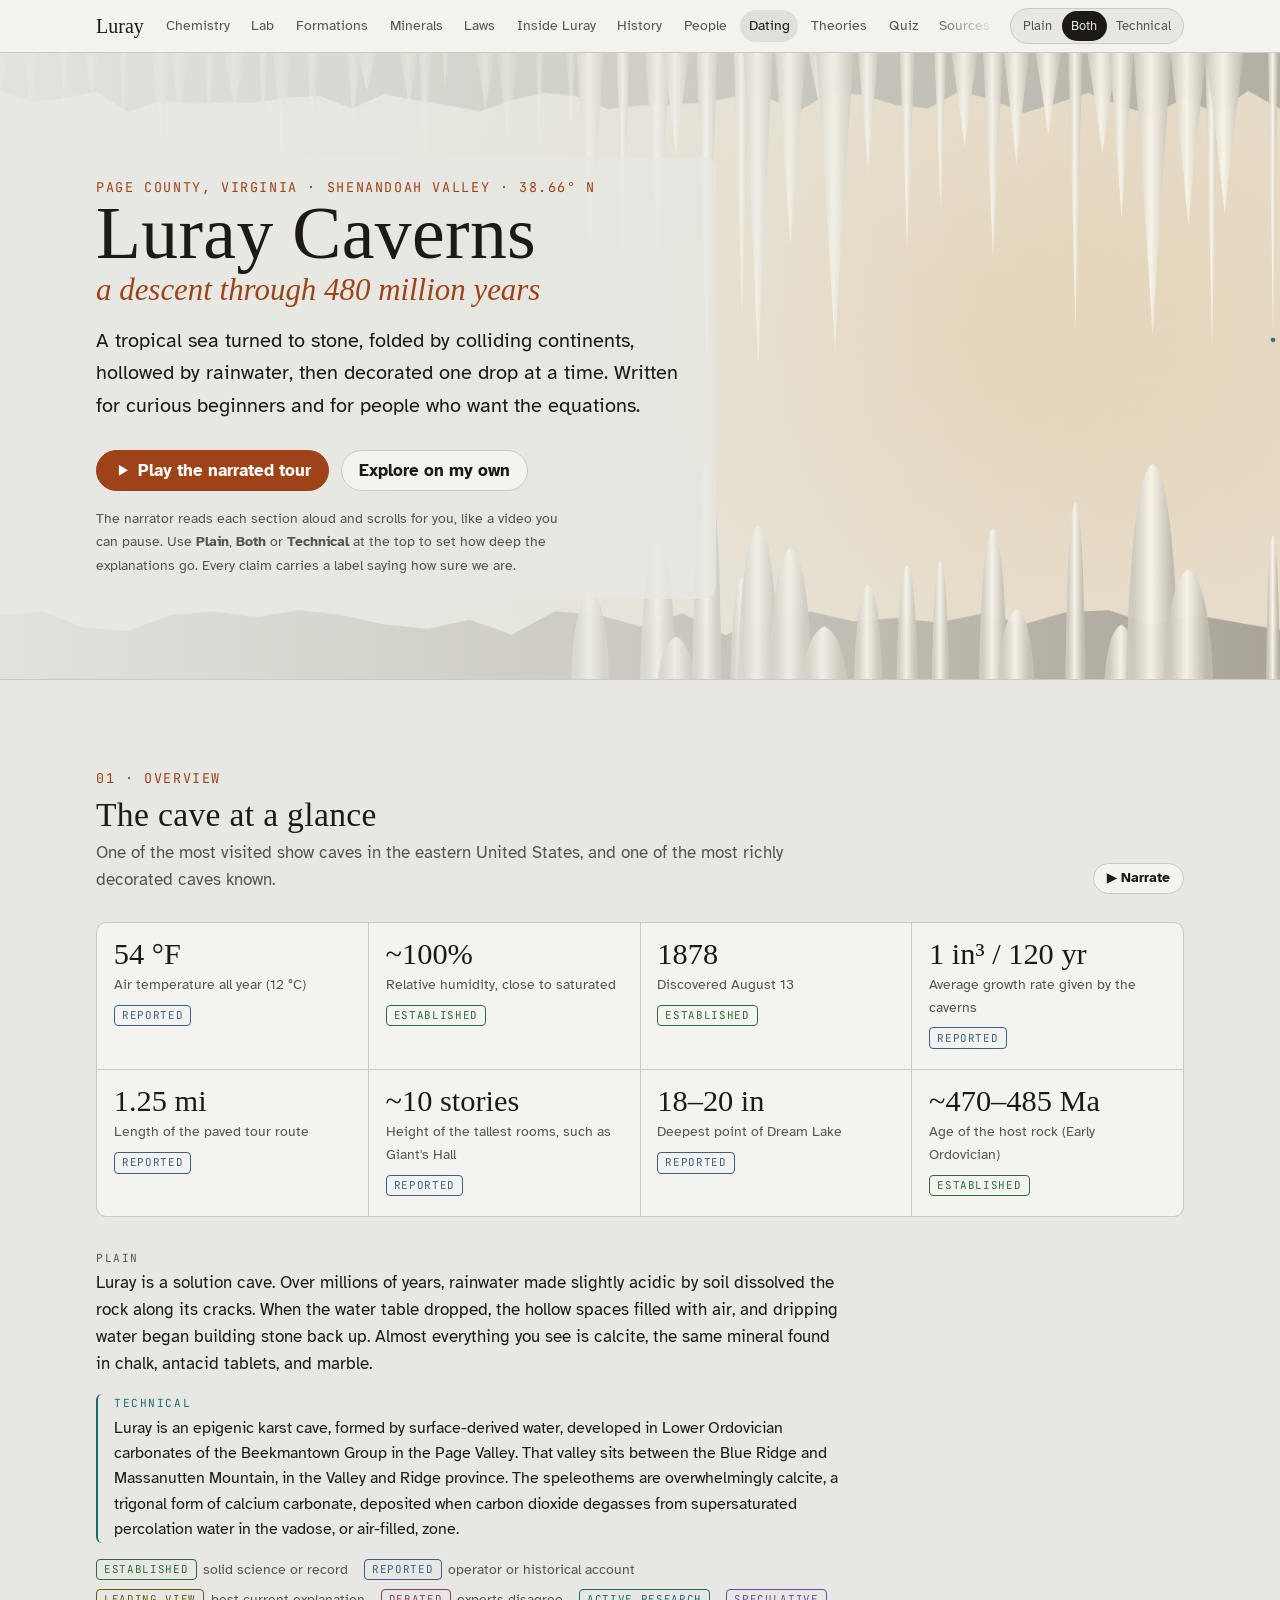
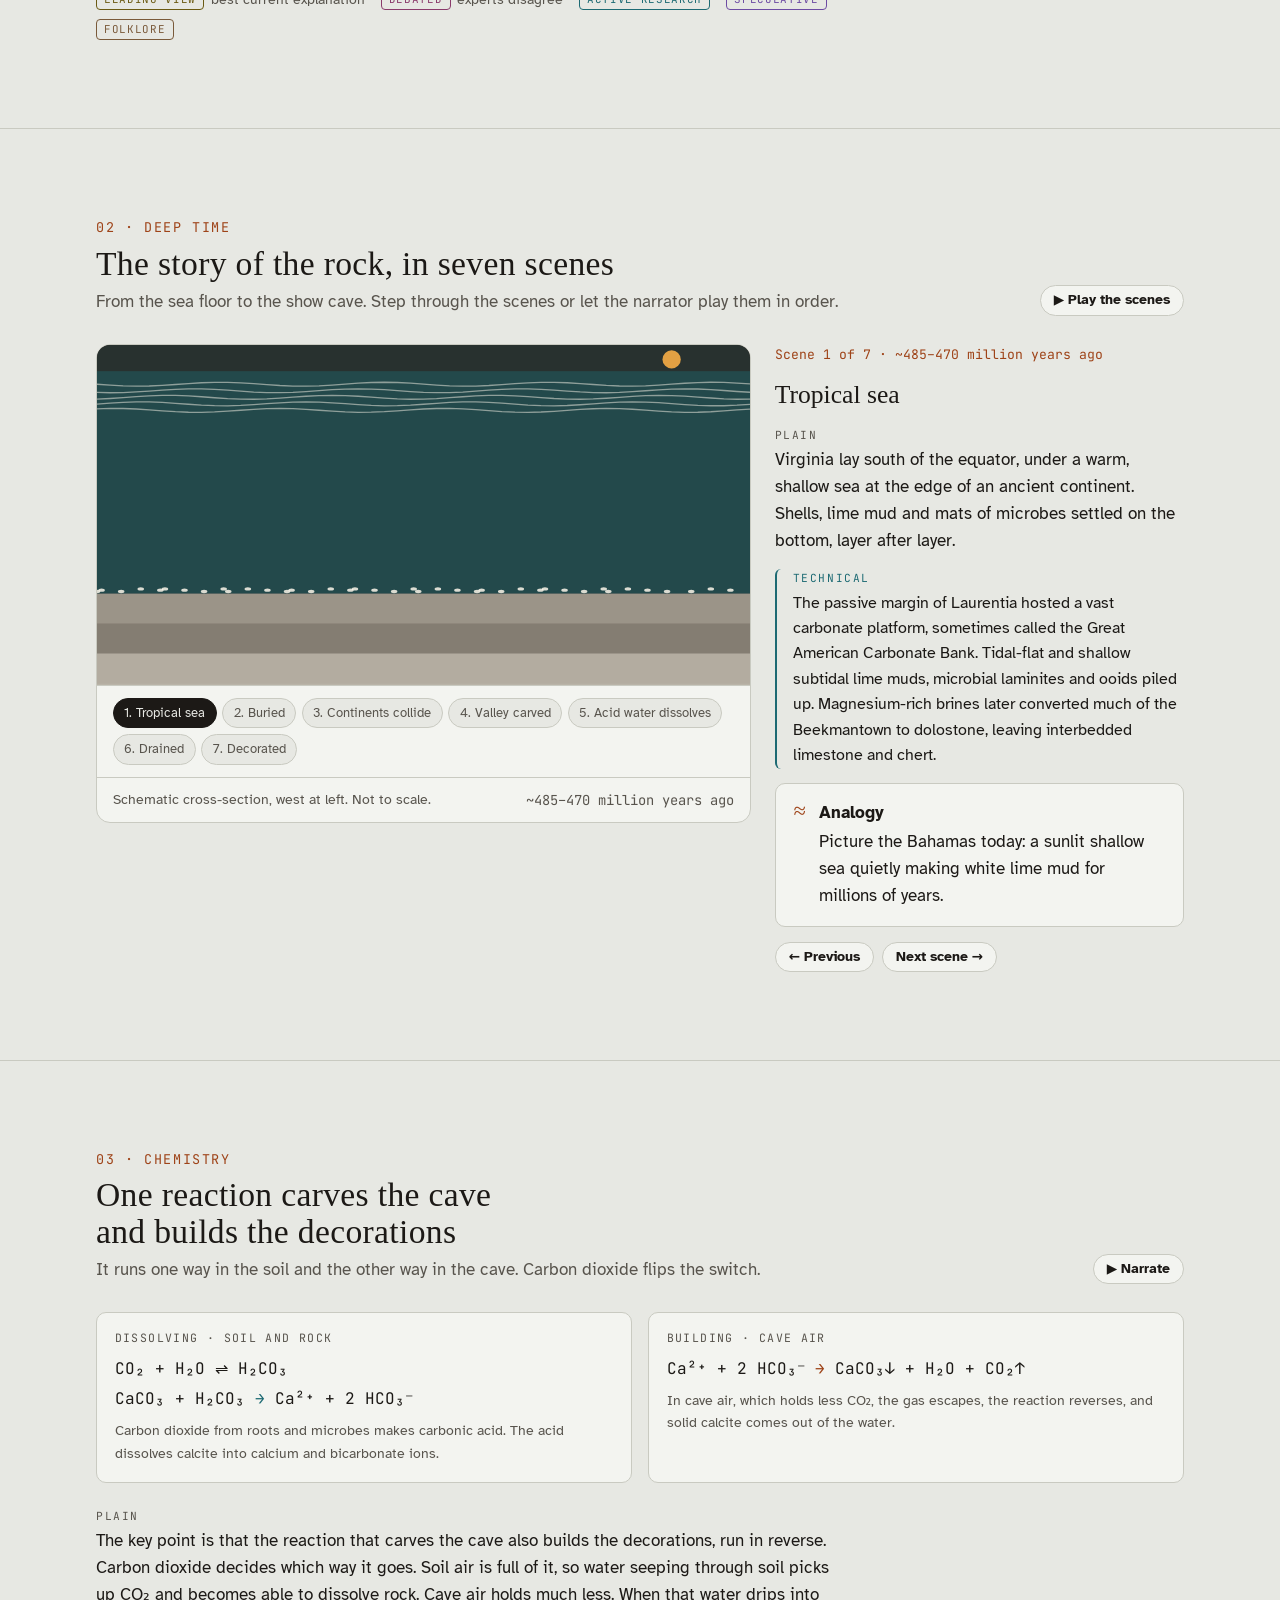
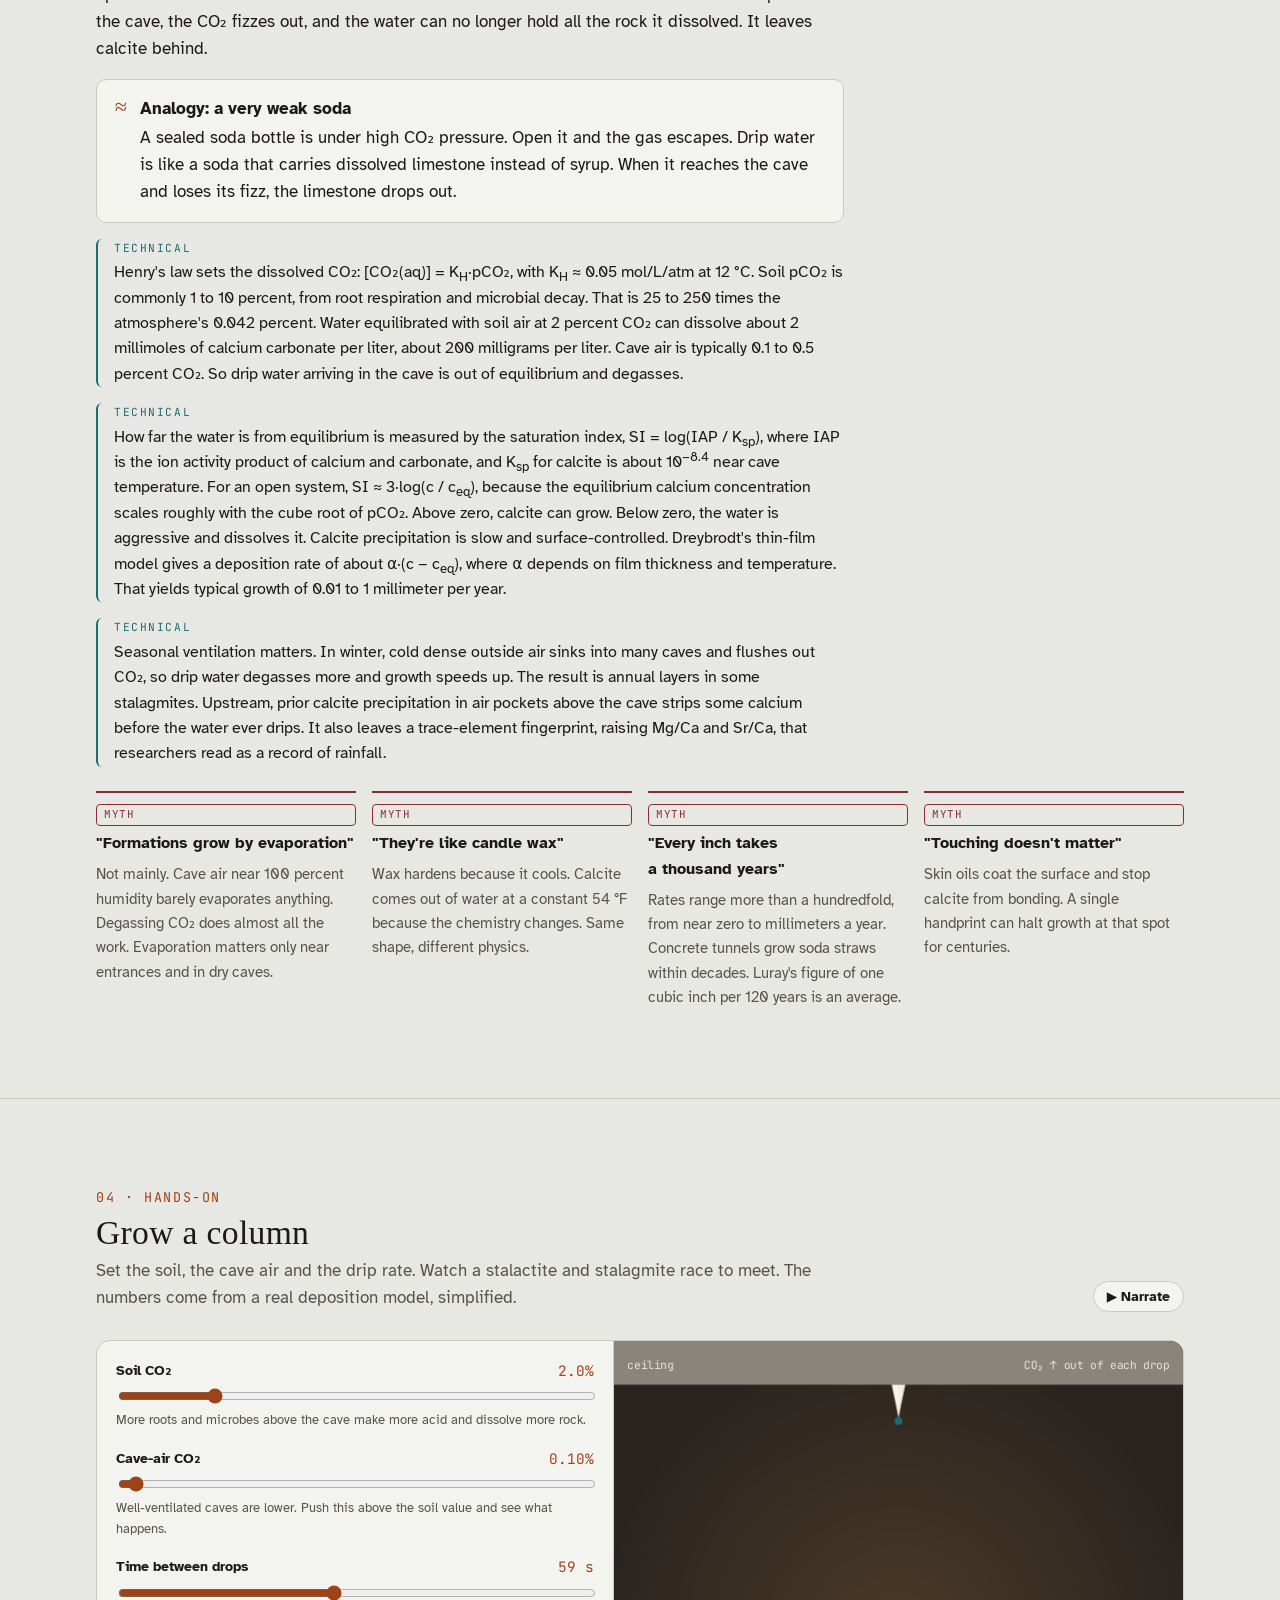
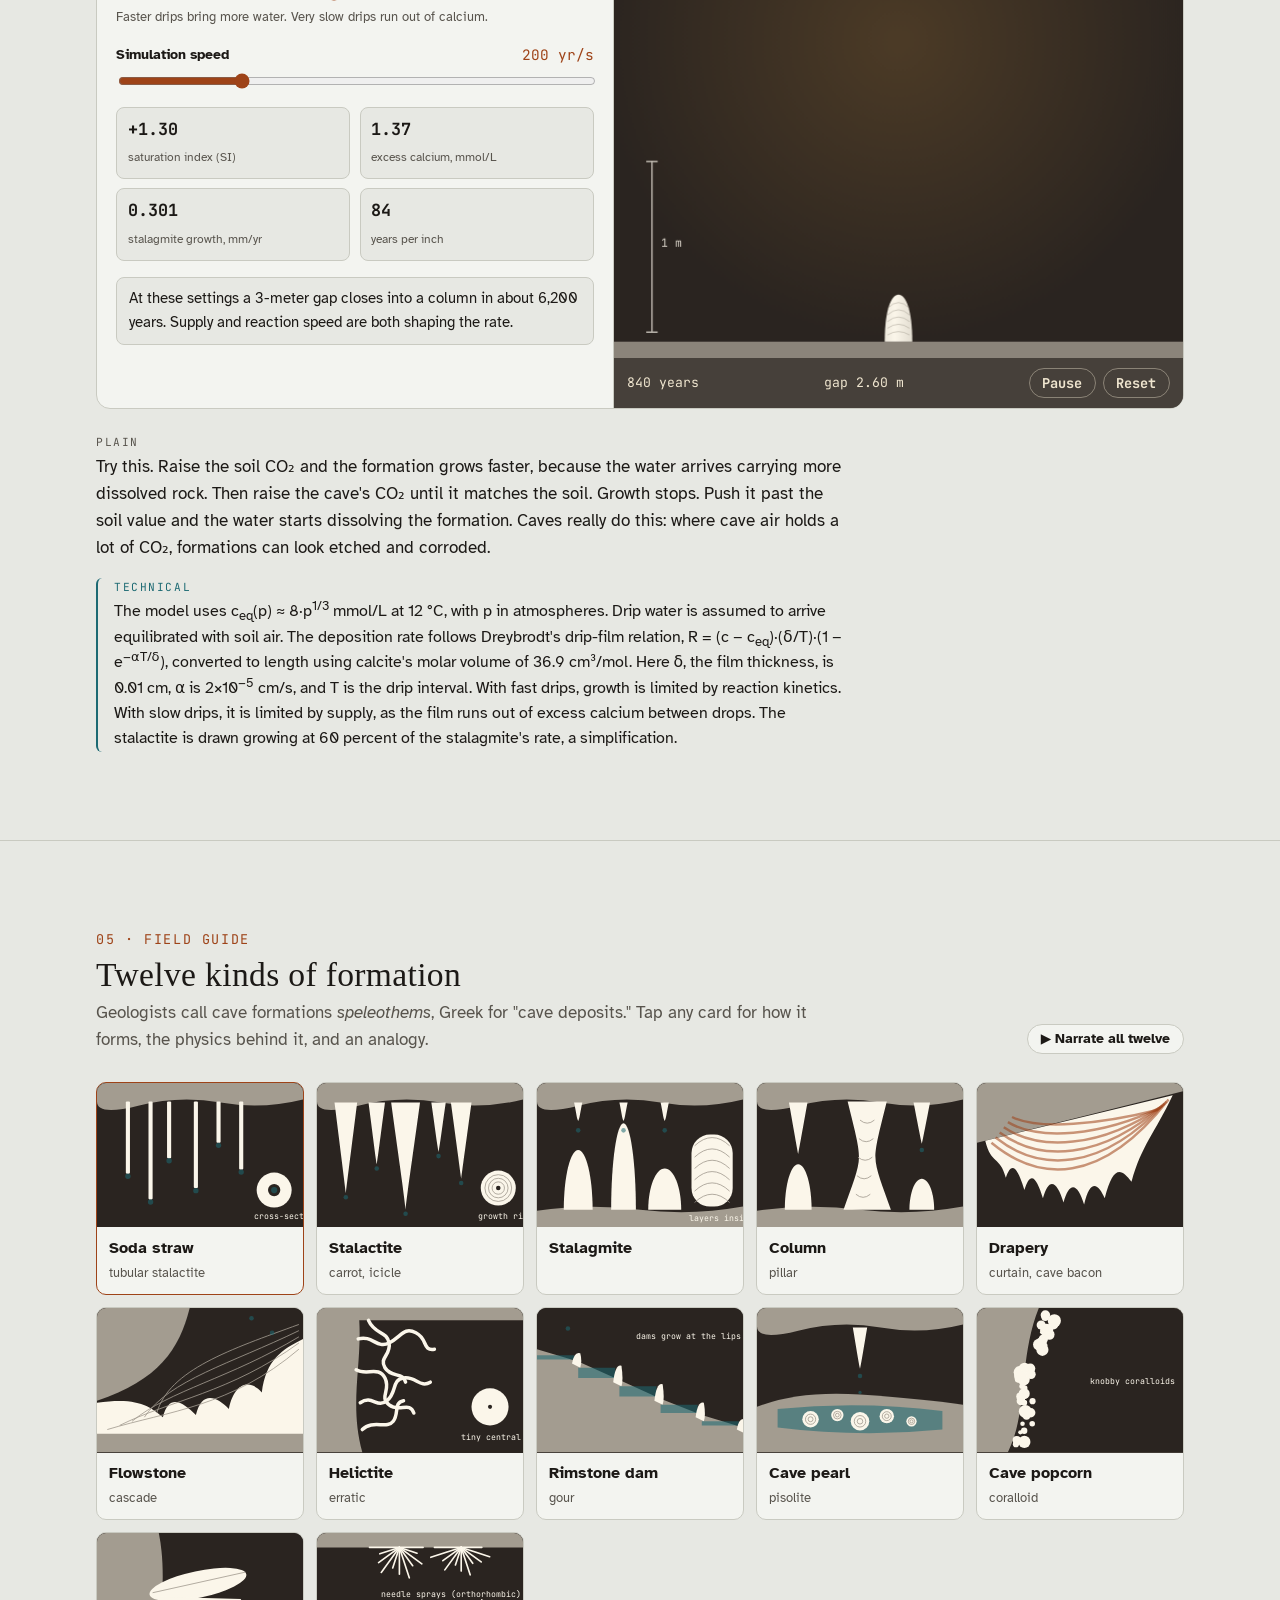
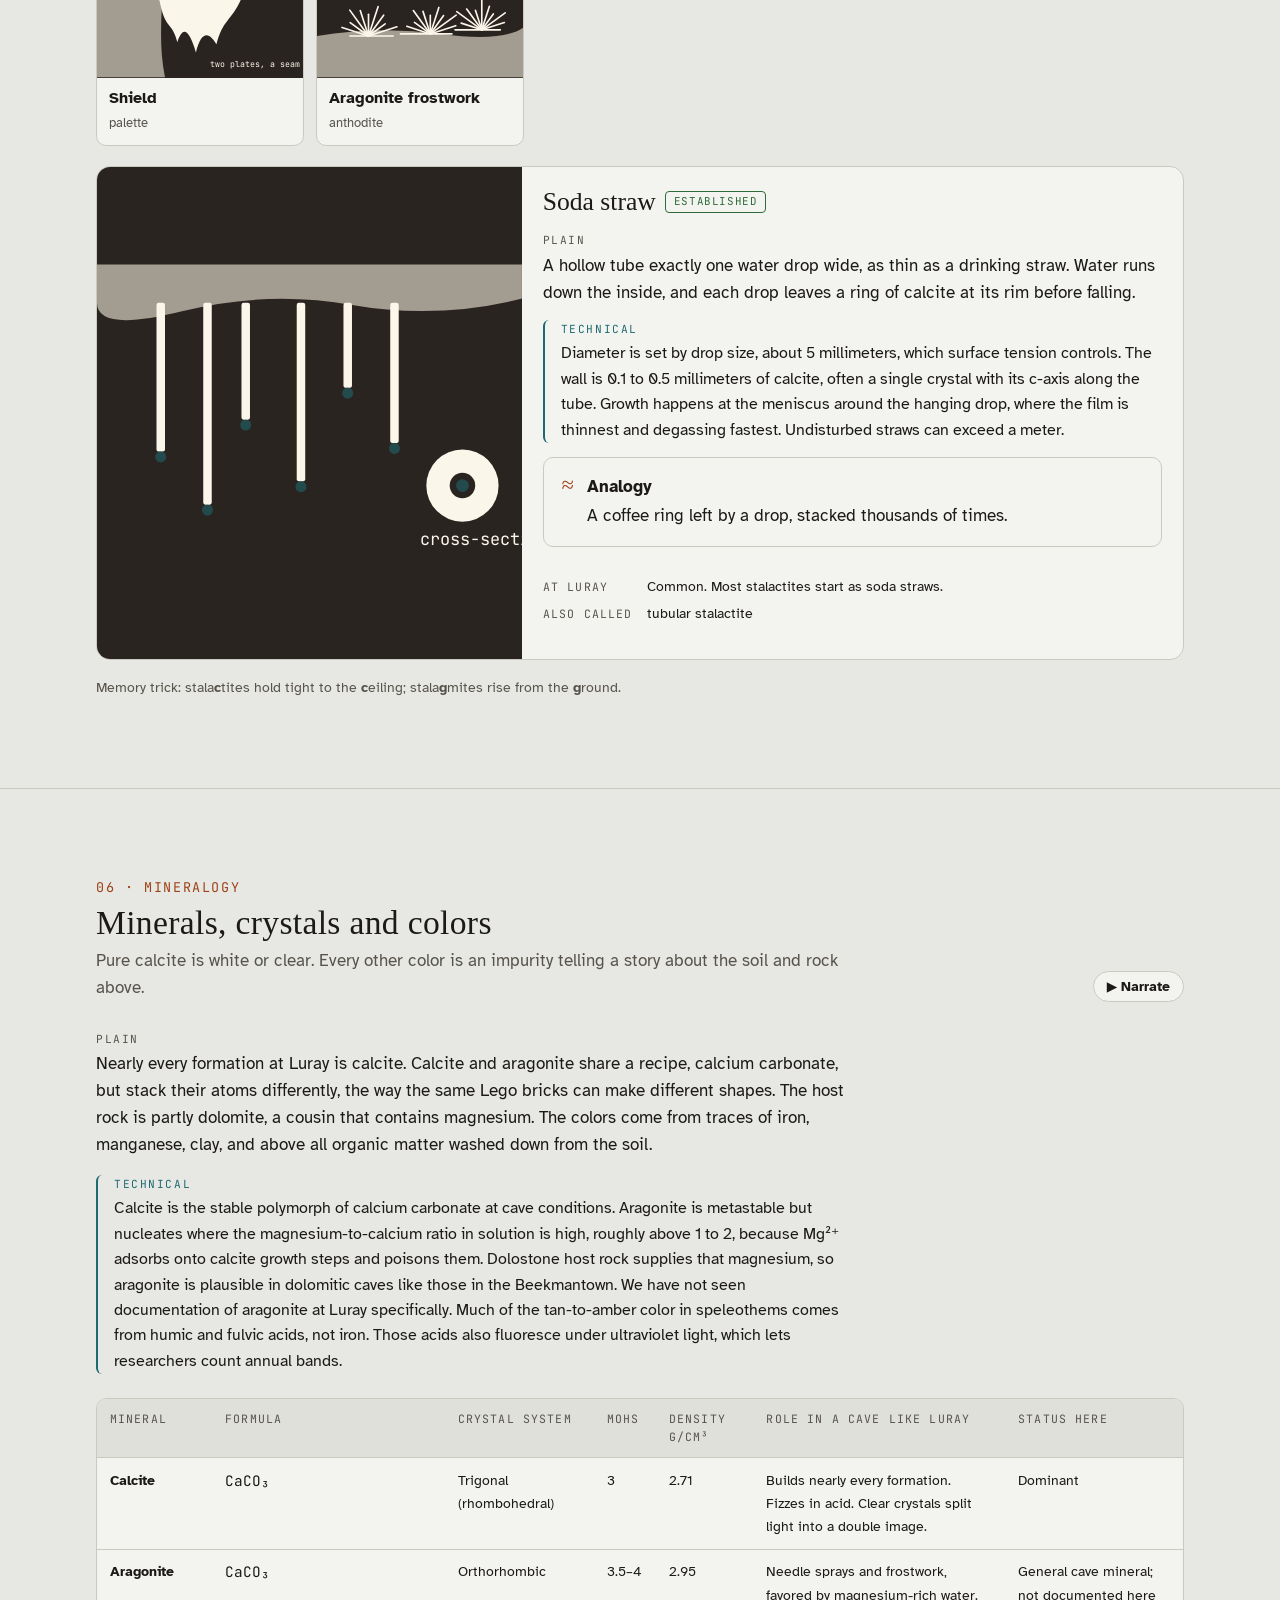
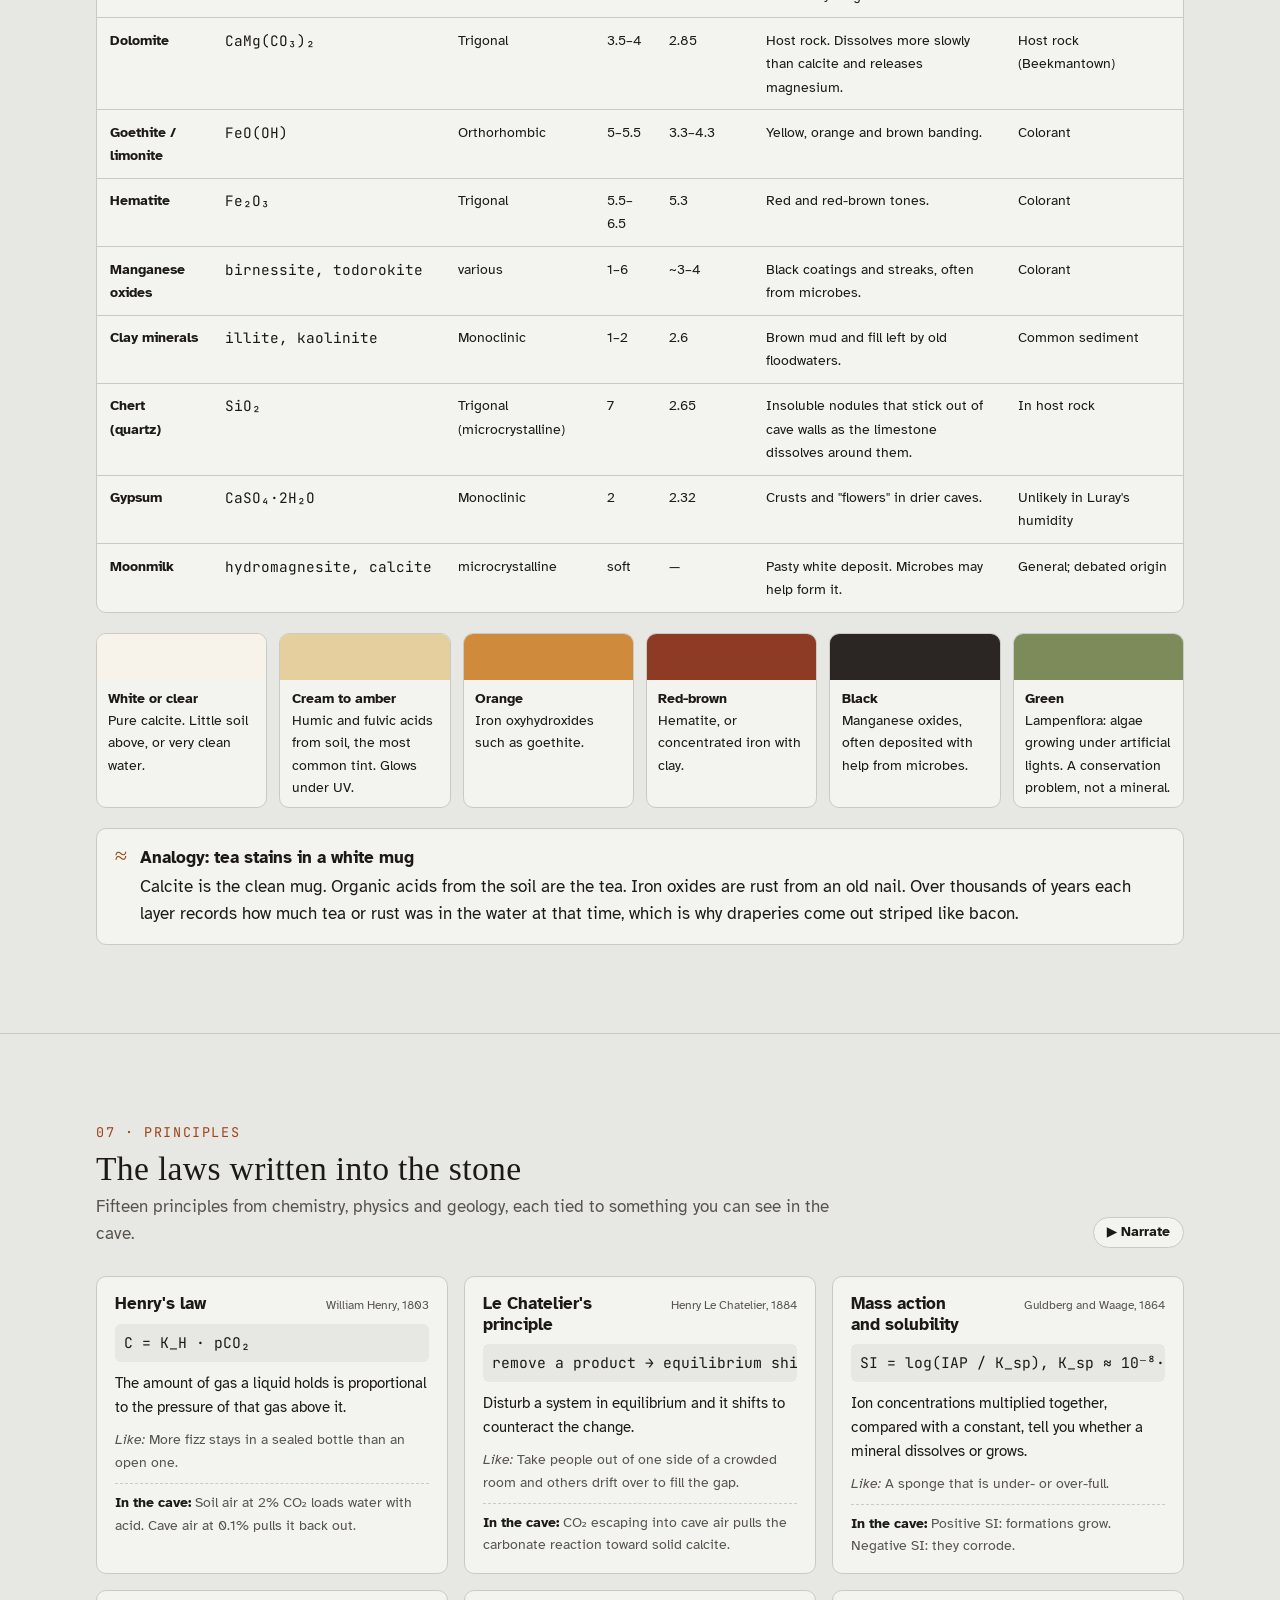
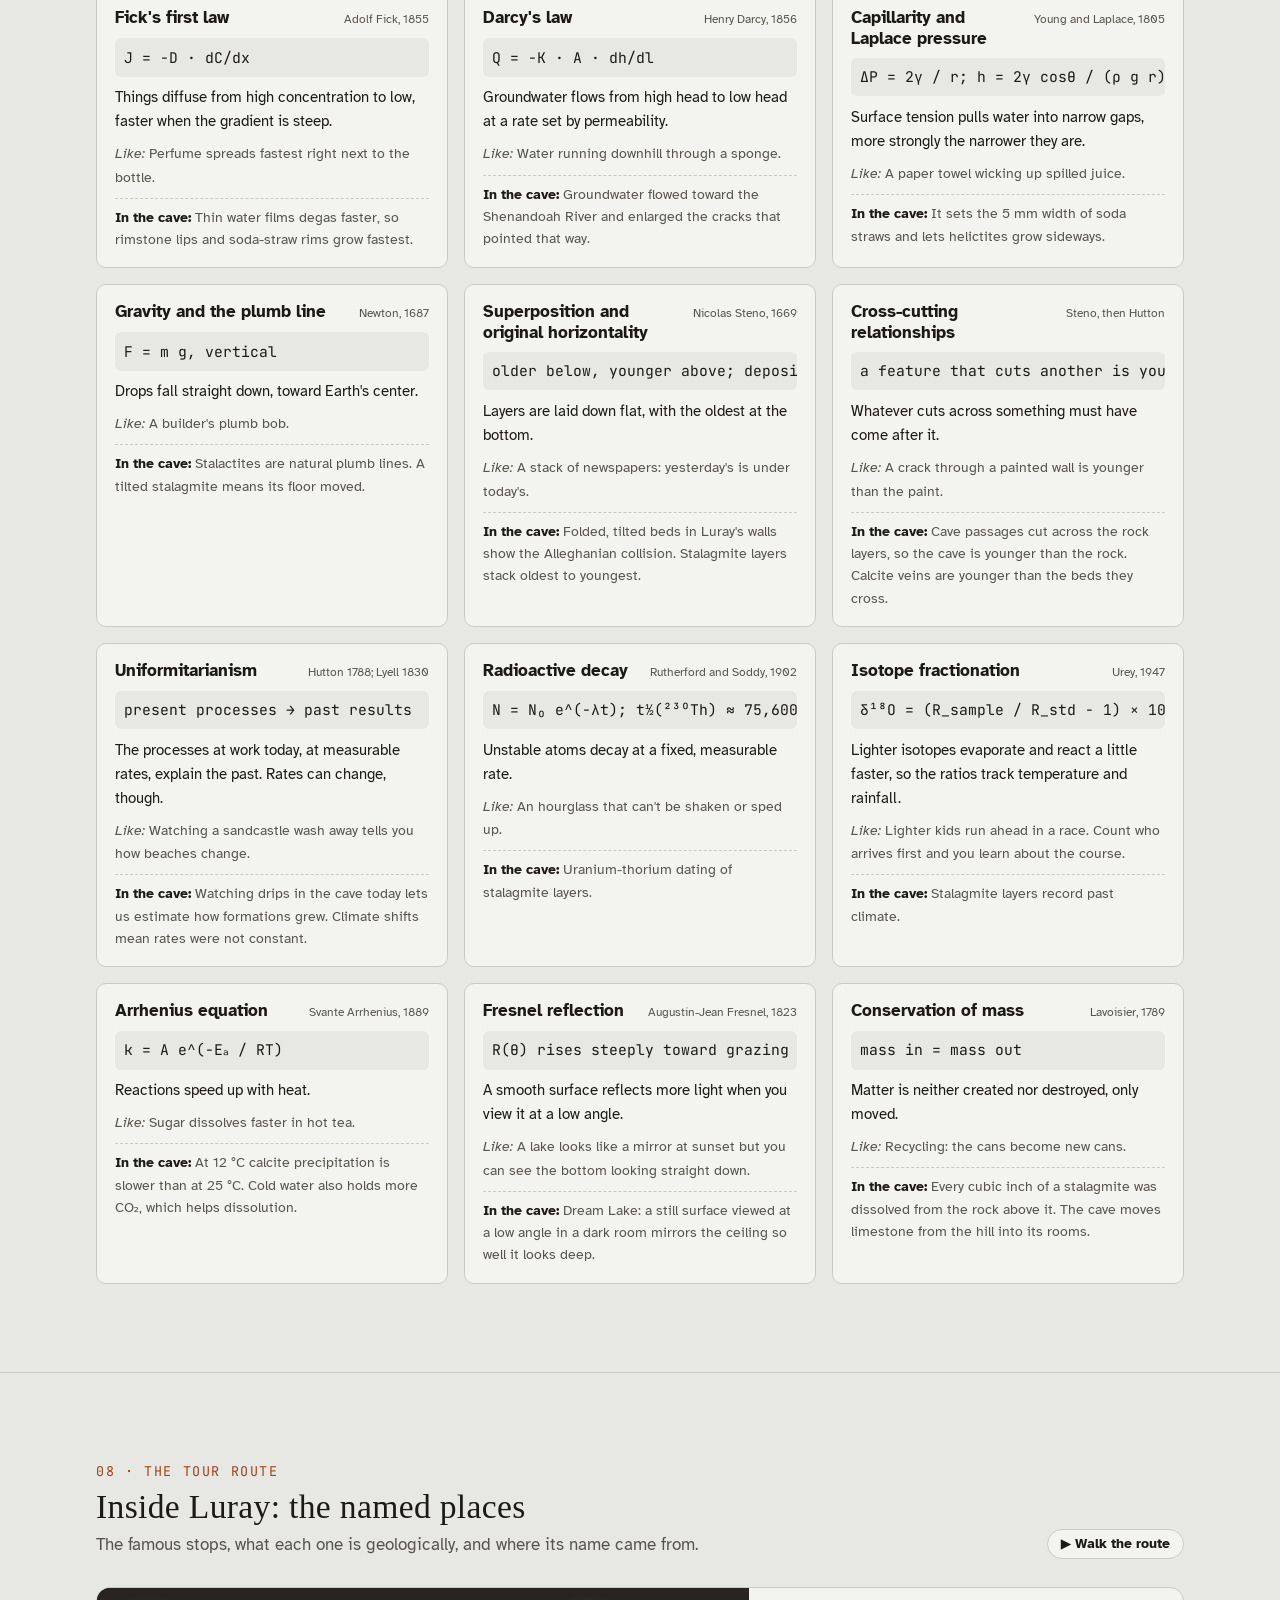
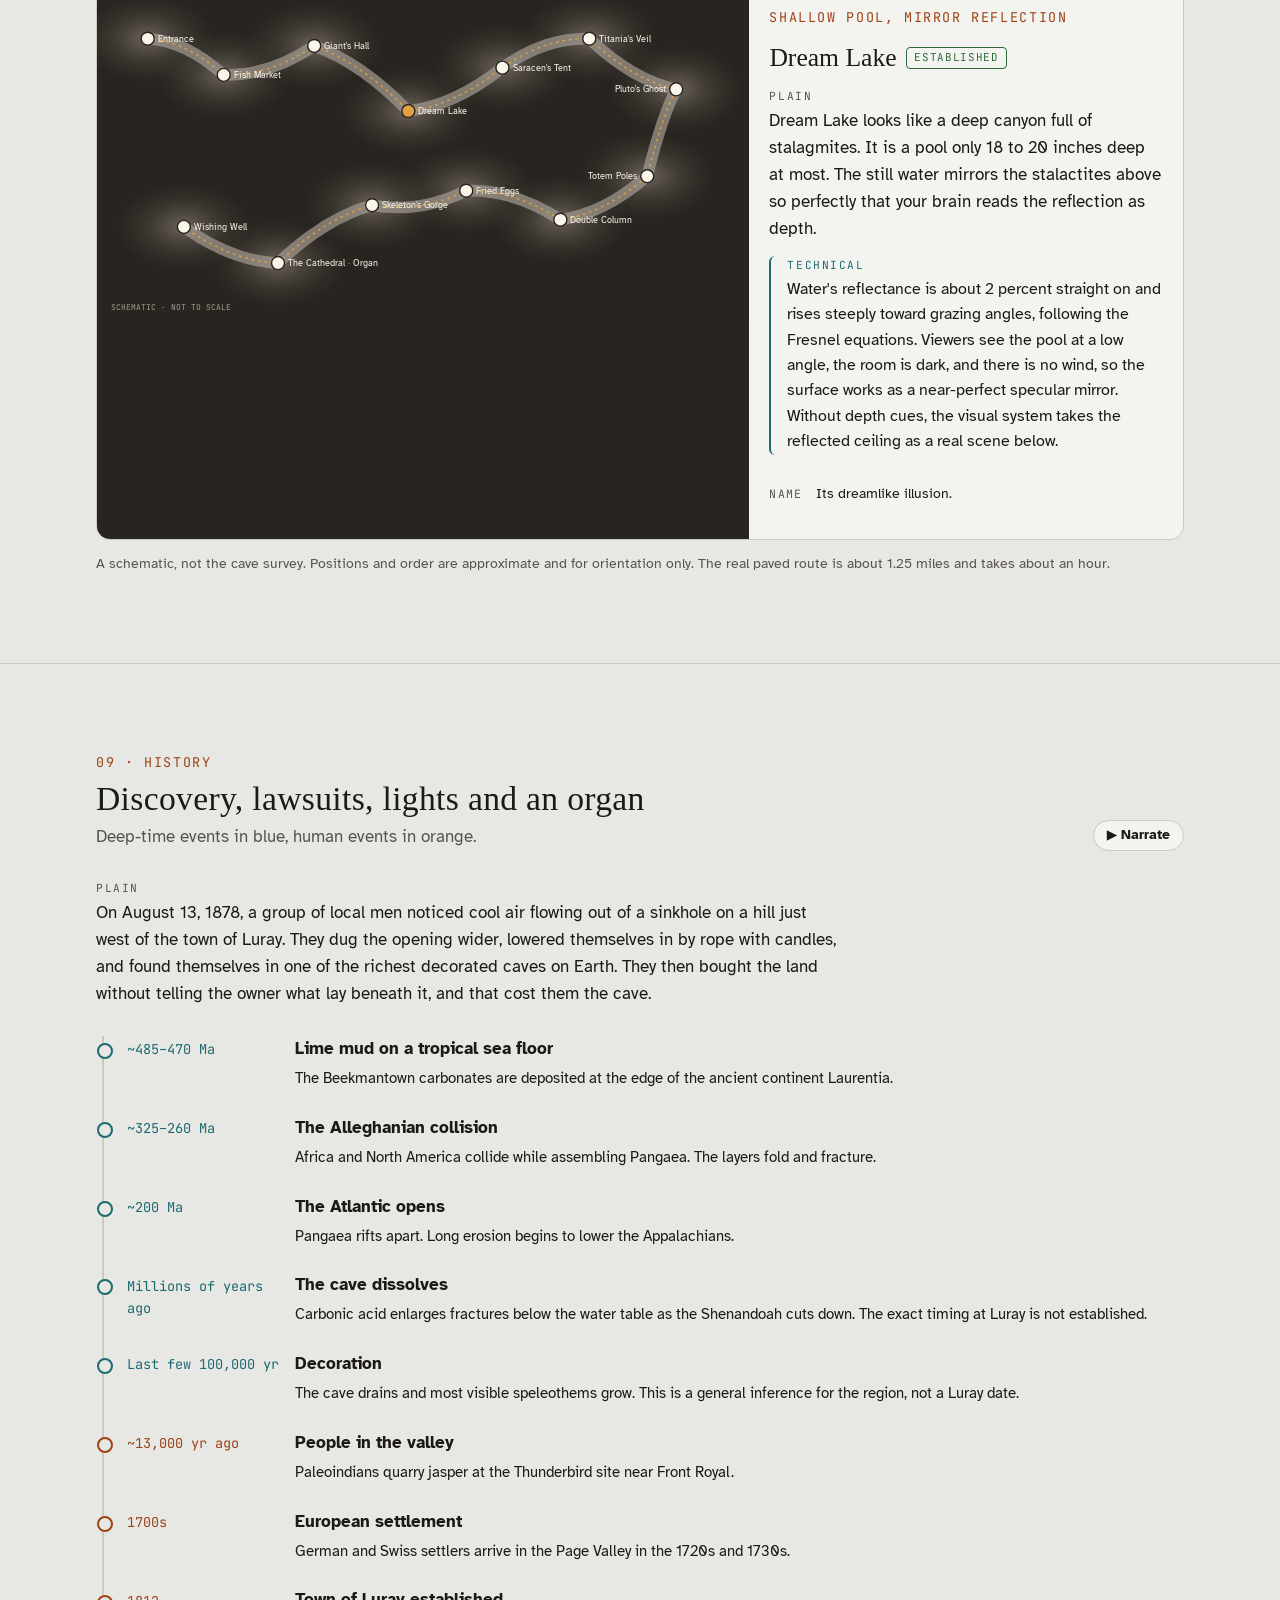
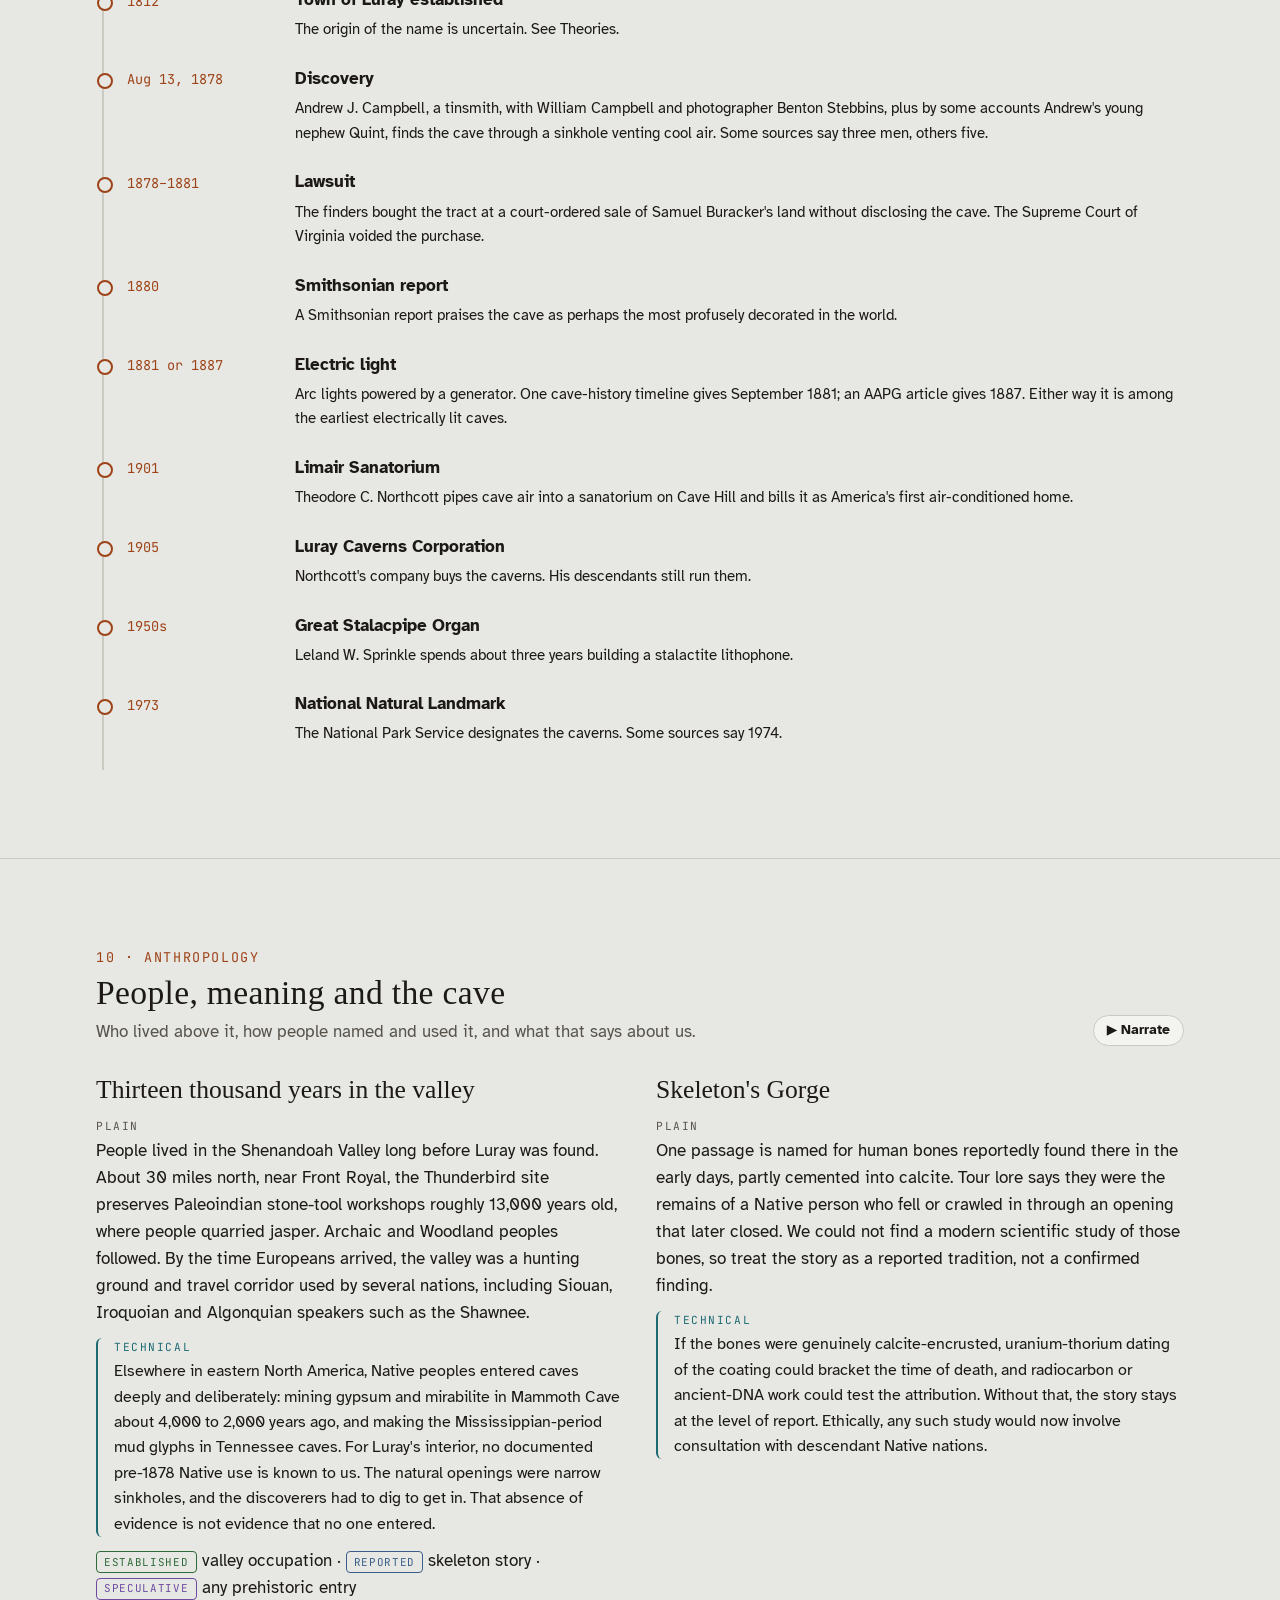
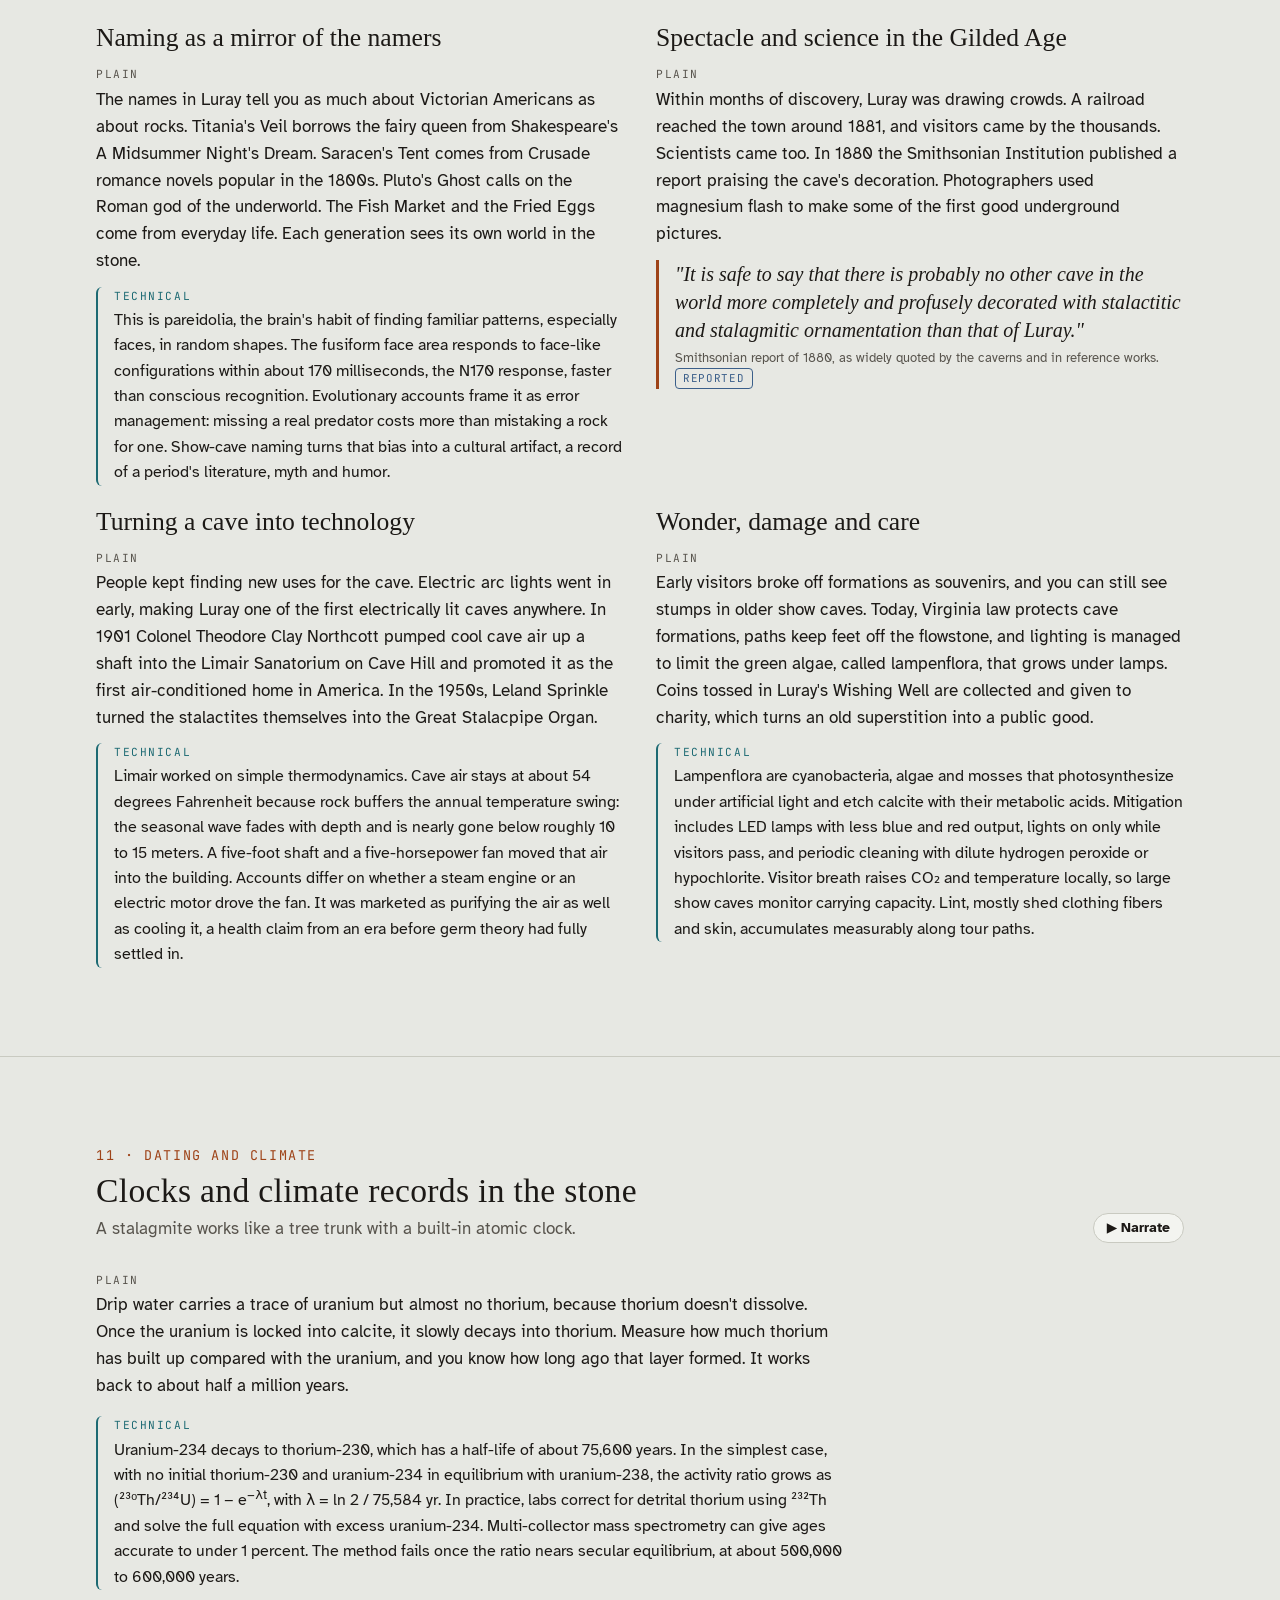
==== luray/index.html @ b96212a6 "Add Luray Caverns Explorer: narrated interactive guide to the cave's geology, chemistry, formations " ====
<!doctype html><html lang="en"><head><meta charset="utf-8"><meta name="viewport" content="width=device-width, initial-scale=1, viewport-fit=cover"><style>:root{padding-top:env(safe-area-inset-top,0px);padding-bottom:env(safe-area-inset-bottom,0px)}img{max-width:100%}[hidden]{display:none!important}</style>
<title>Luray Caverns Explorer</title>
<meta name="claude:viewport-fit-sides" content="cover">
<meta name="description" content="An interactive, narrated explorer of Luray Caverns: geology, chemistry, formations, minerals, history, anthropology and open questions.">
<link rel="preconnect" href="https://fonts.googleapis.com">
<link rel="preconnect" href="https://fonts.gstatic.com" crossorigin>
<link rel="stylesheet" href="https://fonts.googleapis.com/css2?family=IM+Fell+English+SC&family=IM+Fell+English:ital@0;1&family=Atkinson+Hyperlegible:ital,wght@0,400;0,700;1,400&family=JetBrains+Mono:wght@400;600&display=swap">
<style>
/* Layout: a descent. One reading column with wide "plates" (illustrations, labs) that break out of it; a sticky survey bar on top, a narrator dock at the bottom. */
:root{
  --bg:#e7e8e3; --surface:#f3f4f0; --surface-2:#dfe0da; --ink:#1c1916; --muted:#58544d; --line:#c9cac1;
  --accent:#9e4318; --accent-ink:#ffffff; --water:#1d6a73; --calcite:#fbf6ea; --rock:#a39c90; --rock-2:#7a7368; --air:#2a2420; --glow:#e2a043;
  --b-est:#2f6b3a; --b-rep:#3b5f8a; --b-lead:#6b5a12; --b-deb:#8a3b6b; --b-spec:#6d4ba3; --b-folk:#7a5a3a; --b-no:#8a2f2f; --b-res:#1d6a73;
  --f-display:"IM Fell English SC","IM Fell English",Georgia,"Times New Roman",serif;
  --f-accent:"IM Fell English",Georgia,serif;
  --f-body:"Atkinson Hyperlegible",system-ui,-apple-system,"Segoe UI",Roboto,sans-serif;
  --f-mono:"JetBrains Mono",ui-monospace,SFMono-Regular,Menlo,Consolas,monospace;
  --step--1:.84rem; --step0:1.04rem; --step1:1.25rem; --step2:1.6rem; --step3:2.1rem; --step4:clamp(2.6rem,7vw,4.6rem);
  --r:10px; --col:68ch; --wide:1120px;
}
@media (prefers-color-scheme: dark){:root:not([data-theme="light"]){
  --bg:#121011; --surface:#1c1918; --surface-2:#252120; --ink:#ede6d9; --muted:#a8a092; --line:#36302c;
  --accent:#e58a4c; --accent-ink:#1a120d; --water:#62b9bf; --calcite:#efe5cf; --rock:#4d453e; --rock-2:#2e2824; --air:#0b0a09; --glow:#f3b866;
  --b-est:#7cc48a; --b-rep:#8db3e2; --b-lead:#d9c463; --b-deb:#e08cc0; --b-spec:#b79cf0; --b-folk:#d1a87c; --b-no:#ef8a8a; --b-res:#62b9bf;
  color-scheme:dark}}
:root[data-theme="dark"]{
  --bg:#121011; --surface:#1c1918; --surface-2:#252120; --ink:#ede6d9; --muted:#a8a092; --line:#36302c;
  --accent:#e58a4c; --accent-ink:#1a120d; --water:#62b9bf; --calcite:#efe5cf; --rock:#4d453e; --rock-2:#2e2824; --air:#0b0a09; --glow:#f3b866;
  --b-est:#7cc48a; --b-rep:#8db3e2; --b-lead:#d9c463; --b-deb:#e08cc0; --b-spec:#b79cf0; --b-folk:#d1a87c; --b-no:#ef8a8a; --b-res:#62b9bf;
  color-scheme:dark}
*{box-sizing:border-box}
html{scroll-behavior:smooth;scroll-padding-top:calc(76px + env(safe-area-inset-top,0px))}
@media (prefers-reduced-motion: reduce){html{scroll-behavior:auto}*{animation:none!important;transition:none!important}}
body{background:var(--bg);color:var(--ink);font-family:var(--f-body);font-size:var(--step0);line-height:1.62;margin:0;padding-bottom:120px}
body::before{content:"";position:fixed;inset:0 0 auto;height:env(safe-area-inset-top,0px);z-index:60;background:var(--surface)}
a{color:var(--accent);text-underline-offset:3px}
:focus-visible{outline:3px solid var(--glow);outline-offset:2px;border-radius:4px}
h1,h2,h3,h4{text-wrap:balance;margin:0;font-weight:400}
h2{font-family:var(--f-display);font-size:var(--step3);line-height:1.1;letter-spacing:.01em}
h3{font-family:var(--f-body);font-weight:700;font-size:var(--step1);line-height:1.25}
h4{font-family:var(--f-body);font-weight:700;font-size:var(--step0)}
p{margin:0}
sub,sup{line-height:0}
.wrap{max-width:var(--wide);margin-inline:auto;padding-left:max(16px,env(safe-area-inset-left,0px));padding-right:max(16px,env(safe-area-inset-right,0px))}
.col{max-width:var(--col)}
.stack{display:flex;flex-direction:column;gap:1rem}
.eyebrow{font-family:var(--f-mono);font-size:var(--step--1);letter-spacing:.12em;text-transform:uppercase;color:var(--accent)}
.muted{color:var(--muted)}
.mono{font-family:var(--f-mono)}

/* ---------- top survey bar ---------- */
.bar{position:sticky;top:env(safe-area-inset-top,0px);z-index:50;background:color-mix(in srgb,var(--surface) 92%,transparent);backdrop-filter:blur(8px);border-bottom:1px solid var(--line)}
.bar .wrap{display:flex;align-items:center;gap:.75rem;padding-block:.5rem}
.brand{font-family:var(--f-display);font-size:1.25rem;white-space:nowrap;color:var(--ink);text-decoration:none}
.nav{display:flex;gap:.25rem;overflow-x:auto;scrollbar-width:none;flex:1;min-width:0;mask-image:linear-gradient(90deg,#000 92%,transparent)}
.nav::-webkit-scrollbar{display:none}
.nav a{font-size:.86rem;white-space:nowrap;color:var(--muted);text-decoration:none;padding:.3rem .55rem;border-radius:999px}
.nav a:hover,.nav a.on{color:var(--ink);background:var(--surface-2)}
.seg{display:inline-flex;border:1px solid var(--line);border-radius:999px;padding:2px;background:var(--bg);flex:none}
.seg button{font:inherit;font-size:.8rem;border:0;background:none;color:var(--muted);padding:.3rem .6rem;border-radius:999px;cursor:pointer}
.seg button[aria-pressed="true"]{background:var(--ink);color:var(--bg)}
.btn{font:inherit;font-weight:700;display:inline-flex;align-items:center;gap:.5rem;border-radius:999px;border:1px solid var(--line);background:var(--surface);color:var(--ink);padding:.6rem 1.05rem;cursor:pointer;text-decoration:none;line-height:1.2}
.btn:hover{border-color:var(--ink)}
.btn.primary{background:var(--accent);border-color:var(--accent);color:var(--accent-ink)}
.btn.small{font-size:.85rem;padding:.38rem .8rem}
.btn svg{width:1em;height:1em;fill:currentColor}
@media (max-width:720px){.bar .brand{display:none}.seg button{padding:.3rem .45rem}}

/* ---------- hero ---------- */
.hero{position:relative;overflow:hidden;border-bottom:1px solid var(--line)}
.hero canvas{position:absolute;inset:0;width:100%;height:100%;display:block}
.hero .wrap{position:relative;padding-block:clamp(3rem,9vw,6.5rem) clamp(2.5rem,7vw,5rem)}
.hero h1{font-family:var(--f-display);font-size:var(--step4);line-height:.95;letter-spacing:.005em}
.hero h1 em{font-family:var(--f-accent);font-style:italic;display:block;font-size:.42em;letter-spacing:0;color:var(--accent);margin-top:.4rem}
.hero .lede{font-size:var(--step1);max-width:46ch;margin-top:1.25rem}
.hero .actions{display:flex;flex-wrap:wrap;gap:.75rem;margin-top:1.75rem}
.hero .hint{margin-top:1rem;font-size:.9rem;color:var(--muted);max-width:52ch}
.hero-copy{max-width:640px;padding:1.25rem 1.25rem 1.4rem;margin-left:-1.25rem;border-radius:14px;background:color-mix(in srgb,var(--bg) 78%,transparent)}

/* ---------- sections ---------- */
.sec{padding-block:clamp(3rem,7vw,5.5rem);border-bottom:1px solid var(--line)}
.sec-head{display:flex;flex-wrap:wrap;align-items:flex-end;justify-content:space-between;gap:1rem;margin-bottom:1.75rem}
.sec-head .t{display:flex;flex-direction:column;gap:.4rem;max-width:var(--col)}
.sec-head .sub{color:var(--muted);font-size:var(--step0)}
.play-sec{flex:none}
.prose{display:flex;flex-direction:column;gap:1rem;max-width:var(--col)}
.say{transition:background-color .3s,box-shadow .3s;border-radius:6px}
.say.reading{background:color-mix(in srgb,var(--glow) 22%,transparent);box-shadow:0 0 0 6px color-mix(in srgb,var(--glow) 22%,transparent)}
.tech{border-left:2px solid var(--water);padding-left:1rem;font-size:.98rem}
.tech::before{content:"Technical";display:block;font-family:var(--f-mono);font-size:.7rem;letter-spacing:.14em;text-transform:uppercase;color:var(--water);margin-bottom:.2rem}
.plain-label::before{content:"Plain";display:block;font-family:var(--f-mono);font-size:.7rem;letter-spacing:.14em;text-transform:uppercase;color:var(--muted);margin-bottom:.2rem}
:root[data-mode="plain"] .tech{display:none!important}
:root[data-mode="tech"] .plain{display:none!important}
:root[data-mode="plain"] .tech-only{display:none!important}
:root:not([data-mode="both"]) .plain-label::before{display:none}
.analogy{background:var(--surface);border:1px solid var(--line);border-radius:var(--r);padding:1rem 1.1rem;display:flex;gap:.85rem}
.analogy .ic{flex:none;font-family:var(--f-accent);font-style:italic;color:var(--accent);font-size:1.4rem;line-height:1}
.analogy b{display:block;margin-bottom:.15rem}

/* badges */
.badge{display:inline-flex;align-items:center;gap:.3rem;font-family:var(--f-mono);font-size:.68rem;letter-spacing:.06em;text-transform:uppercase;padding:.14rem .45rem;border-radius:4px;border:1px solid currentColor;white-space:nowrap;vertical-align:middle;line-height:1.4}
.b-est{color:var(--b-est)}.b-rep{color:var(--b-rep)}.b-lead{color:var(--b-lead)}.b-deb{color:var(--b-deb)}.b-spec{color:var(--b-spec)}.b-folk{color:var(--b-folk)}.b-no{color:var(--b-no)}.b-res{color:var(--b-res)}
.legend{display:flex;flex-wrap:wrap;gap:.5rem 1rem;align-items:center;font-size:.85rem;color:var(--muted)}
.legend span.item{display:inline-flex;gap:.4rem;align-items:center}

/* glance */
.facts{display:grid;grid-template-columns:repeat(4,minmax(0,1fr));gap:1px;background:var(--line);border:1px solid var(--line);border-radius:var(--r);overflow:hidden;margin-block:1.5rem 2rem}
.fact{background:var(--surface);padding:1rem 1.05rem 1.1rem;display:flex;flex-direction:column;gap:.3rem;min-width:0}
.fact .v{font-family:var(--f-display);font-size:1.9rem;line-height:1;font-variant-numeric:tabular-nums}
.fact .l{font-size:.88rem;color:var(--muted)}
@media (max-width:820px){.facts{grid-template-columns:repeat(2,minmax(0,1fr))}}

/* plates (wide interactive figures) */
.plate{background:var(--surface);border:1px solid var(--line);border-radius:14px;overflow:hidden}
.plate-cap{display:flex;flex-wrap:wrap;gap:.5rem 1rem;justify-content:space-between;align-items:center;padding:.7rem 1rem;border-top:1px solid var(--line);font-size:.86rem;color:var(--muted)}
canvas.fig{display:block;width:100%;height:auto;background:var(--air)}

/* rock story */
.rock{display:grid;grid-template-columns:minmax(0,1.6fr) minmax(0,1fr);gap:1.5rem;align-items:start}
.stages{display:flex;flex-wrap:wrap;gap:.35rem;padding:.75rem 1rem;border-top:1px solid var(--line)}
.stages button{font:inherit;font-size:.8rem;border:1px solid var(--line);background:var(--bg);color:var(--muted);border-radius:999px;padding:.25rem .65rem;cursor:pointer}
.stages button[aria-current="step"]{background:var(--ink);color:var(--bg);border-color:var(--ink)}
.stage-text{display:flex;flex-direction:column;gap:.9rem}
.stage-text .when{font-family:var(--f-mono);font-size:.82rem;color:var(--accent)}
.stage-nav{display:flex;gap:.5rem;flex-wrap:wrap}
@media (max-width:900px){.rock{grid-template-columns:1fr}}

/* equations */
.eqs{display:grid;grid-template-columns:repeat(2,minmax(0,1fr));gap:1rem;margin-block:1.5rem}
.eq{background:var(--surface);border:1px solid var(--line);border-radius:var(--r);padding:1rem 1.1rem;min-width:0}
.eq .lab{font-family:var(--f-mono);font-size:.72rem;letter-spacing:.12em;text-transform:uppercase;color:var(--muted)}
.eq .f{font-family:var(--f-mono);font-size:1rem;line-height:1.9;overflow-x:auto;white-space:nowrap;padding-block:.35rem}
.eq .f .up{color:var(--accent)} .eq .f .dn{color:var(--water)}
@media (max-width:760px){.eqs{grid-template-columns:1fr}}
.myths{display:grid;grid-template-columns:repeat(auto-fit,minmax(min(100%,240px),1fr));gap:1rem;margin-top:1.5rem}
.myth{border-top:2px solid var(--b-no);padding-top:.7rem;display:flex;flex-direction:column;gap:.35rem}
.myth h4{font-size:.98rem}
.myth p{font-size:.94rem;color:var(--muted)}

/* lab */
.lab{display:grid;grid-template-columns:minmax(0,1fr) minmax(0,1.1fr);gap:0}
.lab .controls{padding:1.1rem 1.2rem;display:flex;flex-direction:column;gap:1rem;border-right:1px solid var(--line);min-width:0}
.ctl{display:flex;flex-direction:column;gap:.25rem}
.ctl label{display:flex;justify-content:space-between;gap:.5rem;font-size:.9rem;font-weight:700}
.ctl label output{font-family:var(--f-mono);font-weight:400;color:var(--accent);font-variant-numeric:tabular-nums}
.ctl .help{font-size:.8rem;color:var(--muted)}
input[type=range]{width:100%;accent-color:var(--accent)}
.readout{display:grid;grid-template-columns:repeat(2,minmax(0,1fr));gap:.6rem}
.readout div{background:var(--bg);border:1px solid var(--line);border-radius:8px;padding:.5rem .65rem;min-width:0}
.readout b{display:block;font-family:var(--f-mono);font-size:1.05rem;font-variant-numeric:tabular-nums}
.readout span{font-size:.75rem;color:var(--muted)}
.lab .verdict{font-size:.92rem;padding:.6rem .75rem;border-radius:8px;background:var(--bg);border:1px solid var(--line)}
.lab .verdict.bad{border-color:var(--b-no);color:var(--b-no)}
.lab .viz{position:relative;min-width:0;background:var(--air)}
.lab .viz canvas{display:block;width:100%;height:100%;min-height:380px}
.lab .simbar{position:absolute;left:0;right:0;bottom:0;display:flex;flex-wrap:wrap;gap:.5rem;justify-content:space-between;align-items:center;padding:.6rem .8rem;background:color-mix(in srgb,var(--air) 70%,transparent);color:#efe5cf;font-family:var(--f-mono);font-size:.82rem}
.lab .simbar .btn{background:transparent;color:#efe5cf;border-color:#efe5cf66}
@media (max-width:860px){.lab{grid-template-columns:1fr}.lab .controls{border-right:0;border-bottom:1px solid var(--line)}}

/* field guide */
.guide{display:grid;grid-template-columns:repeat(auto-fill,minmax(min(100%,200px),1fr));gap:.75rem}
.card{font:inherit;text-align:left;color:inherit;background:var(--surface);border:1px solid var(--line);border-radius:var(--r);padding:0;cursor:pointer;overflow:hidden;display:flex;flex-direction:column}
.card:hover,.card[aria-pressed="true"]{border-color:var(--accent)}
.card svg{display:block;width:100%;height:auto;background:var(--air)}
.card .nm{padding:.55rem .75rem .65rem;display:flex;flex-direction:column;gap:.1rem}
.card .nm b{font-size:.98rem}
.card .nm span{font-size:.8rem;color:var(--muted)}
.detail{margin-top:1.25rem;display:grid;grid-template-columns:minmax(0,.9fr) minmax(0,1.4fr);gap:0}
.detail .pic{background:var(--air);min-width:0}
.detail .pic svg{display:block;width:100%;height:100%}
.detail .txt{padding:1.2rem 1.3rem;display:flex;flex-direction:column;gap:.85rem;min-width:0}
.detail .txt h3{font-family:var(--f-display);font-weight:400;font-size:var(--step2)}
.kv{display:grid;grid-template-columns:auto 1fr;gap:.25rem .9rem;font-size:.9rem}
.kv dt{font-family:var(--f-mono);font-size:.72rem;letter-spacing:.1em;text-transform:uppercase;color:var(--muted);padding-top:.2rem}
.kv dd{margin:0}
@media (max-width:760px){.detail{grid-template-columns:1fr}}
/* svg illustration tokens */
.s-rock{fill:var(--rock)} .s-rock2{fill:var(--rock-2)} .s-cal{fill:var(--calcite)} .s-cal-st{stroke:var(--calcite);fill:none}
.s-wat{fill:var(--water);fill-opacity:.55} .s-wat-st{stroke:var(--water);fill:none} .s-fe{fill:var(--accent)} .s-fe-st{stroke:var(--accent);fill:none}
.s-air{fill:var(--air)} .s-line{stroke:var(--rock-2);fill:none} .s-ring{stroke:var(--rock);fill:none;stroke-width:.8}
.s-glow{fill:var(--glow)} .s-txt{fill:var(--calcite);font-family:var(--f-mono);font-size:8px}

/* tables */
.tbl-wrap{overflow-x:auto;border:1px solid var(--line);border-radius:var(--r);background:var(--surface)}
table{border-collapse:collapse;width:100%;min-width:760px;font-size:.9rem}
th,td{text-align:left;padding:.65rem .8rem;border-bottom:1px solid var(--line);vertical-align:top}
th{font-family:var(--f-mono);font-size:.72rem;letter-spacing:.1em;text-transform:uppercase;color:var(--muted);font-weight:400;background:var(--surface-2)}
tr:last-child td{border-bottom:0}
td .formula{font-family:var(--f-mono);white-space:nowrap}
.sw{display:inline-block;width:.9rem;height:.9rem;border-radius:3px;vertical-align:-2px;margin-right:.35rem;border:1px solid var(--line)}
.colors{display:grid;grid-template-columns:repeat(auto-fit,minmax(min(100%,170px),1fr));gap:.75rem;margin-top:1.25rem}
.colors .c{border:1px solid var(--line);border-radius:var(--r);overflow:hidden;background:var(--surface)}
.colors .c i{display:block;height:46px}
.colors .c div{padding:.5rem .7rem;font-size:.86rem}
.colors .c b{display:block}

/* laws */
.laws{display:grid;grid-template-columns:repeat(auto-fill,minmax(min(100%,330px),1fr));gap:1rem}
.law{background:var(--surface);border:1px solid var(--line);border-radius:var(--r);padding:1rem 1.1rem;display:flex;flex-direction:column;gap:.55rem;min-width:0}
.law .nm{display:flex;justify-content:space-between;gap:.5rem;align-items:baseline}
.law .nm h3{font-size:1.05rem}
.law .who{font-size:.78rem;color:var(--muted);white-space:nowrap}
.law .f{font-family:var(--f-mono);font-size:.92rem;background:var(--bg);border-radius:6px;padding:.45rem .6rem;overflow-x:auto;white-space:nowrap}
.law p{font-size:.93rem}
.law .where{font-size:.86rem;color:var(--muted);border-top:1px dashed var(--line);padding-top:.5rem}
.law .where b{color:var(--ink)}

/* map */
.mapgrid{display:grid;grid-template-columns:minmax(0,1.5fr) minmax(0,1fr);gap:0}
.mapgrid .svgbox{background:var(--air);min-width:0;overflow-x:auto}
.mapgrid svg{display:block;width:100%;min-width:560px;height:auto}
.stop{cursor:pointer}
.stop circle{fill:var(--calcite);stroke:var(--air);stroke-width:2}
.stop.on circle{fill:var(--glow)}
.stop text{fill:var(--calcite);font-family:var(--f-body);font-size:13px}
.stop:focus-visible circle{stroke:var(--glow);stroke-width:4}
.mapgrid .info{padding:1.2rem 1.3rem;display:flex;flex-direction:column;gap:.8rem;min-width:0}
.mapgrid .info h3{font-family:var(--f-display);font-weight:400;font-size:var(--step2)}
@media (max-width:860px){.mapgrid{grid-template-columns:1fr}}

/* timeline */
.tl{list-style:none;padding:0;margin:0;display:flex;flex-direction:column;border-left:2px solid var(--line);margin-left:.4rem}
.tl li{position:relative;padding:0 0 1.5rem 1.4rem;display:grid;grid-template-columns:9.5rem minmax(0,1fr);gap:1rem}
.tl li::before{content:"";position:absolute;left:-7px;top:.45rem;width:12px;height:12px;border-radius:50%;background:var(--bg);border:2px solid var(--accent)}
.tl li.deep::before{border-color:var(--water)}
.tl .yr{font-family:var(--f-mono);font-size:.85rem;color:var(--accent);padding-top:.15rem}
.tl li.deep .yr{color:var(--water)}
.tl h4{margin-bottom:.2rem}
.tl p{font-size:.95rem}
@media (max-width:640px){.tl li{grid-template-columns:1fr;gap:.2rem}}

/* essays */
.essays{display:grid;grid-template-columns:repeat(2,minmax(0,1fr));gap:1.25rem 2rem}
.essay{display:flex;flex-direction:column;gap:.7rem;min-width:0}
.essay h3{font-family:var(--f-display);font-weight:400;font-size:var(--step2)}
@media (max-width:820px){.essays{grid-template-columns:1fr}}
.quote{font-family:var(--f-accent);font-style:italic;font-size:var(--step1);line-height:1.4;border-left:3px solid var(--accent);padding-left:1rem}
.quote cite{display:block;font-family:var(--f-body);font-style:normal;font-size:.82rem;color:var(--muted);margin-top:.35rem}

/* clocks */
.clock{display:grid;grid-template-columns:minmax(0,1fr) minmax(0,1.2fr);gap:0}
.clock .controls{padding:1.1rem 1.2rem;display:flex;flex-direction:column;gap:1rem;border-right:1px solid var(--line);min-width:0}
.clock .chart{padding:.75rem;min-width:0}
.clock .chart svg{display:block;width:100%;height:auto}
.big-age{font-family:var(--f-display);font-size:2.6rem;line-height:1;font-variant-numeric:tabular-nums}
@media (max-width:860px){.clock{grid-template-columns:1fr}.clock .controls{border-right:0;border-bottom:1px solid var(--line)}}
.ax text{fill:var(--muted);font-family:var(--f-mono);font-size:11px}
.ax line{stroke:var(--line)}

/* theories */
.theories{display:flex;flex-direction:column;gap:.75rem}
.theory{background:var(--surface);border:1px solid var(--line);border-radius:var(--r)}
.theory summary{cursor:pointer;list-style:none;padding:.9rem 1.1rem;display:flex;gap:.75rem;align-items:center;justify-content:space-between}
.theory summary::-webkit-details-marker{display:none}
.theory summary h3{font-size:1.04rem}
.theory summary .chev{transition:transform .2s;color:var(--muted);flex:none}
.theory[open] summary .chev{transform:rotate(90deg)}
.theory .body{padding:0 1.1rem 1.1rem;display:flex;flex-direction:column;gap:.75rem;max-width:calc(var(--col) + 2rem)}
.hyps{display:flex;flex-direction:column;gap:.5rem}
.hyp{display:grid;grid-template-columns:auto minmax(0,1fr);gap:.6rem;font-size:.94rem;align-items:baseline}

/* quiz */
.quiz{display:grid;grid-template-columns:minmax(0,1fr) minmax(0,2fr);gap:0}
.quiz .side{padding:1.1rem 1.2rem;border-right:1px solid var(--line);display:flex;flex-direction:column;gap:.9rem;min-width:0}
.player{display:flex;align-items:center;gap:.6rem;padding:.55rem .65rem;border-radius:8px;border:1px solid var(--line);background:var(--bg)}
.player.turn{border-color:var(--accent);box-shadow:0 0 0 2px color-mix(in srgb,var(--accent) 30%,transparent)}
.player input{font:inherit;font-weight:700;border:0;background:none;color:var(--ink);min-width:0;flex:1;padding:.1rem}
.player .sc{font-family:var(--f-display);font-size:1.6rem;font-variant-numeric:tabular-nums}
.quiz .main{padding:1.2rem 1.3rem;display:flex;flex-direction:column;gap:.9rem;min-width:0}
.quiz .q{font-size:var(--step1);font-weight:700;line-height:1.35}
.opts{display:grid;grid-template-columns:repeat(2,minmax(0,1fr));gap:.6rem}
.opts button{font:inherit;text-align:left;border:1px solid var(--line);background:var(--bg);color:var(--ink);border-radius:8px;padding:.7rem .85rem;cursor:pointer}
.opts button:hover:not(:disabled){border-color:var(--ink)}
.opts button.right{border-color:var(--b-est);background:color-mix(in srgb,var(--b-est) 16%,var(--bg))}
.opts button.wrong{border-color:var(--b-no);background:color-mix(in srgb,var(--b-no) 14%,var(--bg))}
.opts button:disabled{cursor:default}
.explain{font-size:.95rem;border-left:2px solid var(--water);padding-left:.9rem}
@media (max-width:760px){.quiz{grid-template-columns:1fr}.quiz .side{border-right:0;border-bottom:1px solid var(--line)}.opts{grid-template-columns:1fr}}

/* sources */
.srcs{display:grid;grid-template-columns:repeat(2,minmax(0,1fr));gap:.5rem 2rem;padding:0;margin:0;list-style:none;font-size:.92rem}
.srcs li{padding:.5rem 0;border-bottom:1px solid var(--line);min-width:0}
.srcs li small{display:block;color:var(--muted)}
@media (max-width:760px){.srcs{grid-template-columns:1fr}}
footer{padding-block:2rem 3rem;color:var(--muted);font-size:.88rem}

/* narrator dock */
.dock{position:fixed;left:0;right:0;bottom:0;z-index:70;background:var(--surface);border-top:1px solid var(--line);box-shadow:0 -8px 30px rgb(0 0 0 / .18);padding-bottom:env(safe-area-inset-bottom,0px);transform:translateY(0);transition:transform .25s}
.dock[hidden]{display:none!important}
.dock .wrap{display:flex;align-items:center;gap:.75rem;padding-block:.6rem;flex-wrap:wrap}
.dock .now{flex:1 1 260px;min-width:0;display:flex;flex-direction:column}
.dock .now .s{font-family:var(--f-mono);font-size:.72rem;letter-spacing:.1em;text-transform:uppercase;color:var(--accent);white-space:nowrap;overflow:hidden;text-overflow:ellipsis}
.dock .now .x{font-size:.9rem;white-space:nowrap;overflow:hidden;text-overflow:ellipsis}
.dock .ctrls{display:flex;gap:.35rem;align-items:center}
.ib{font:inherit;width:40px;height:40px;border-radius:50%;border:1px solid var(--line);background:var(--bg);color:var(--ink);display:inline-grid;place-items:center;cursor:pointer;flex:none}
.ib.main{width:46px;height:46px;background:var(--accent);border-color:var(--accent);color:var(--accent-ink)}
.ib svg{width:18px;height:18px;fill:currentColor}
.dock select{font:inherit;font-size:.82rem;max-width:200px;padding:.35rem .4rem;border-radius:6px;border:1px solid var(--line);background:var(--bg);color:var(--ink)}
.dock .opts2{display:flex;gap:.4rem;align-items:center;flex-wrap:wrap}
.dock .prog{position:absolute;left:0;top:-1px;height:2px;background:var(--accent);width:0;transition:width .3s}
@media (max-width:640px){.dock select{max-width:140px}}
</style>
</head><body>

<header class="bar" id="top">
  <div class="wrap">
    <a class="brand" href="#hero">Luray</a>
    <nav class="nav" id="nav" aria-label="Sections">
      <a href="#glance">Overview</a>
      <a href="#rock">Rock story</a>
      <a href="#chem">Chemistry</a>
      <a href="#lab">Lab</a>
      <a href="#guide">Formations</a>
      <a href="#minerals">Minerals</a>
      <a href="#laws">Laws</a>
      <a href="#inside">Inside Luray</a>
      <a href="#history">History</a>
      <a href="#people">People</a>
      <a href="#clocks">Dating</a>
      <a href="#theories">Theories</a>
      <a href="#quiz">Quiz</a>
      <a href="#sources">Sources</a>
    </nav>
    <div class="seg" role="group" aria-label="Explanation depth" id="modeSeg">
      <button type="button" data-mode="plain" aria-pressed="false">Plain</button>
      <button type="button" data-mode="both" aria-pressed="true">Both</button>
      <button type="button" data-mode="tech" aria-pressed="false">Technical</button>
    </div>
  </div>
</header>

<main>
<section class="hero" id="hero" aria-label="Introduction">
  <canvas id="heroCanvas" aria-hidden="true"></canvas>
  <div class="wrap">
    <div class="hero-copy">
      <p class="eyebrow">Page County, Virginia · Shenandoah Valley · 38.66° N</p>
      <h1>Luray Caverns <em>a descent through 480 million years</em></h1>
      <p class="lede">A tropical sea turned to stone, folded by colliding continents, hollowed by rainwater, then decorated one drop at a time. Written for curious beginners and for people who want the equations.</p>
      <div class="actions">
        <button class="btn primary" type="button" id="tourBtn"><svg viewBox="0 0 24 24" aria-hidden="true"><path d="M7 4v16l13-8z"/></svg>Play the narrated tour</button>
        <a class="btn" href="#glance">Explore on my own</a>
      </div>
      <p class="hint">The narrator reads each section aloud and scrolls for you, like a video you can pause. Use <b>Plain</b>, <b>Both</b> or <b>Technical</b> at the top to set how deep the explanations go. Every claim carries a label saying how sure we are.</p>
    </div>
  </div>
</section>

<!-- ================= OVERVIEW ================= -->
<section class="sec" id="glance" data-title="Overview">
  <div class="wrap">
    <div class="sec-head">
      <div class="t"><p class="eyebrow">01 · Overview</p><h2>The cave at a glance</h2><p class="sub">One of the most visited show caves in the eastern United States, and one of the most richly decorated caves known.</p></div>
      <button class="btn small play-sec" type="button" data-play="glance">▶ Narrate</button>
    </div>
    <div class="facts" id="facts"></div>
    <div class="prose">
      <p class="say plain plain-label">Luray is a solution cave. Over millions of years, rainwater made slightly acidic by soil dissolved the rock along its cracks. When the water table dropped, the hollow spaces filled with air, and dripping water began building stone back up. Almost everything you see is calcite, the same mineral found in chalk, antacid tablets, and marble.</p>
      <p class="say tech">Luray is an epigenic karst cave, formed by surface-derived water, developed in Lower Ordovician carbonates of the Beekmantown Group in the Page Valley. That valley sits between the Blue Ridge and Massanutten Mountain, in the Valley and Ridge province. The speleothems are overwhelmingly calcite, a trigonal form of calcium carbonate, deposited when carbon dioxide degasses from supersaturated percolation water in the vadose, or air-filled, zone.</p>
      <div class="legend" aria-label="Label key">
        <span class="item"><span class="badge b-est">Established</span>solid science or record</span>
        <span class="item"><span class="badge b-rep">Reported</span>operator or historical account</span>
        <span class="item"><span class="badge b-lead">Leading view</span>best current explanation</span>
        <span class="item"><span class="badge b-deb">Debated</span>experts disagree</span>
        <span class="item"><span class="badge b-res">Active research</span></span>
        <span class="item"><span class="badge b-spec">Speculative</span></span>
        <span class="item"><span class="badge b-folk">Folklore</span></span>
      </div>
    </div>
  </div>
</section>

<!-- ================= ROCK STORY ================= -->
<section class="sec" id="rock" data-title="The story of the rock" data-q="rock">
  <div class="wrap">
    <div class="sec-head">
      <div class="t"><p class="eyebrow">02 · Deep time</p><h2>The story of the rock, in seven scenes</h2><p class="sub">From the sea floor to the show cave. Step through the scenes or let the narrator play them in order.</p></div>
      <button class="btn small play-sec" type="button" data-play="rock">▶ Play the scenes</button>
    </div>
    <div class="rock">
      <figure class="plate" style="margin:0">
        <canvas class="fig" id="rockCanvas" width="1000" height="520" role="img" aria-label="Animated cross-section of the rock layers under Luray"></canvas>
        <div class="stages" id="stageBtns" role="tablist" aria-label="Scenes"></div>
        <figcaption class="plate-cap"><span>Schematic cross-section, west at left. Not to scale.</span><span id="stageWhen" class="mono"></span></figcaption>
      </figure>
      <div class="stage-text" id="stageText" aria-live="polite"></div>
    </div>
  </div>
</section>

<!-- ================= CHEMISTRY ================= -->
<section class="sec" id="chem" data-title="The chemistry">
  <div class="wrap">
    <div class="sec-head">
      <div class="t"><p class="eyebrow">03 · Chemistry</p><h2>One reaction carves the cave and builds the decorations</h2><p class="sub">It runs one way in the soil and the other way in the cave. Carbon dioxide flips the switch.</p></div>
      <button class="btn small play-sec" type="button" data-play="chem">▶ Narrate</button>
    </div>
    <div class="eqs">
      <div class="eq"><div class="lab">Dissolving · soil and rock</div>
        <div class="f">CO₂ + H₂O ⇌ H₂CO₃<br>CaCO₃ + H₂CO₃ <span class="dn">→</span> Ca²⁺ + 2 HCO₃⁻</div>
        <p class="muted" style="font-size:.88rem">Carbon dioxide from roots and microbes makes carbonic acid. The acid dissolves calcite into calcium and bicarbonate ions.</p></div>
      <div class="eq"><div class="lab">Building · cave air</div>
        <div class="f">Ca²⁺ + 2 HCO₃⁻ <span class="up">→</span> CaCO₃↓ + H₂O + CO₂↑</div>
        <p class="muted" style="font-size:.88rem">In cave air, which holds less CO₂, the gas escapes, the reaction reverses, and solid calcite comes out of the water.</p></div>
    </div>
    <div class="prose">
      <p class="say plain plain-label">The key point is that the reaction that carves the cave also builds the decorations, run in reverse. Carbon dioxide decides which way it goes. Soil air is full of it, so water seeping through soil picks up CO₂ and becomes able to dissolve rock. Cave air holds much less. When that water drips into the cave, the CO₂ fizzes out, and the water can no longer hold all the rock it dissolved. It leaves calcite behind.</p>
      <div class="analogy"><span class="ic">≈</span><div><b>Analogy: a very weak soda</b>A sealed soda bottle is under high CO₂ pressure. Open it and the gas escapes. Drip water is like a soda that carries dissolved limestone instead of syrup. When it reaches the cave and loses its fizz, the limestone drops out.</div></div>
      <p class="say tech">Henry's law sets the dissolved CO₂: [CO₂(aq)] = K<sub>H</sub>·pCO₂, with K<sub>H</sub> ≈ 0.05 mol/L/atm at 12 °C. Soil pCO₂ is commonly 1 to 10 percent, from root respiration and microbial decay. That is 25 to 250 times the atmosphere's 0.042 percent. Water equilibrated with soil air at 2 percent CO₂ can dissolve about 2 millimoles of calcium carbonate per liter, about 200 milligrams per liter. Cave air is typically 0.1 to 0.5 percent CO₂. So drip water arriving in the cave is out of equilibrium and degasses.</p>
      <p class="say tech">How far the water is from equilibrium is measured by the saturation index, SI = log(IAP / K<sub>sp</sub>), where IAP is the ion activity product of calcium and carbonate, and K<sub>sp</sub> for calcite is about 10<sup>−8.4</sup> near cave temperature. For an open system, SI ≈ 3·log(c / c<sub>eq</sub>), because the equilibrium calcium concentration scales roughly with the cube root of pCO₂. Above zero, calcite can grow. Below zero, the water is aggressive and dissolves it. Calcite precipitation is slow and surface-controlled. Dreybrodt's thin-film model gives a deposition rate of about α·(c − c<sub>eq</sub>), where α depends on film thickness and temperature. That yields typical growth of 0.01 to 1 millimeter per year.</p>
      <p class="say tech">Seasonal ventilation matters. In winter, cold dense outside air sinks into many caves and flushes out CO₂, so drip water degasses more and growth speeds up. The result is annual layers in some stalagmites. Upstream, prior calcite precipitation in air pockets above the cave strips some calcium before the water ever drips. It also leaves a trace-element fingerprint, raising Mg/Ca and Sr/Ca, that researchers read as a record of rainfall.</p>
    </div>
    <div class="myths">
      <div class="myth"><span class="badge b-no">Myth</span><h4>"Formations grow by evaporation"</h4><p>Not mainly. Cave air near 100 percent humidity barely evaporates anything. Degassing CO₂ does almost all the work. Evaporation matters only near entrances and in dry caves.</p></div>
      <div class="myth"><span class="badge b-no">Myth</span><h4>"They're like candle wax"</h4><p>Wax hardens because it cools. Calcite comes out of water at a constant 54 °F because the chemistry changes. Same shape, different physics.</p></div>
      <div class="myth"><span class="badge b-no">Myth</span><h4>"Every inch takes a thousand years"</h4><p>Rates range more than a hundredfold, from near zero to millimeters a year. Concrete tunnels grow soda straws within decades. Luray's figure of one cubic inch per 120 years is an average.</p></div>
      <div class="myth"><span class="badge b-no">Myth</span><h4>"Touching doesn't matter"</h4><p>Skin oils coat the surface and stop calcite from bonding. A single handprint can halt growth at that spot for centuries.</p></div>
    </div>
  </div>
</section>

<!-- ================= LAB ================= -->
<section class="sec" id="lab" data-title="Formation lab">
  <div class="wrap">
    <div class="sec-head">
      <div class="t"><p class="eyebrow">04 · Hands-on</p><h2>Grow a column</h2><p class="sub">Set the soil, the cave air and the drip rate. Watch a stalactite and stalagmite race to meet. The numbers come from a real deposition model, simplified.</p></div>
      <button class="btn small play-sec" type="button" data-play="lab">▶ Narrate</button>
    </div>
    <div class="plate lab">
      <div class="controls">
        <div class="ctl"><label for="soilCO2">Soil CO₂ <output id="soilOut">2.0%</output></label><input type="range" id="soilCO2" min="0.1" max="10" step="0.1" value="2"><span class="help">More roots and microbes above the cave make more acid and dissolve more rock.</span></div>
        <div class="ctl"><label for="caveCO2">Cave-air CO₂ <output id="caveOut">0.10%</output></label><input type="range" id="caveCO2" min="0.04" max="3" step="0.02" value="0.1"><span class="help">Well-ventilated caves are lower. Push this above the soil value and see what happens.</span></div>
        <div class="ctl"><label for="drip">Time between drops <output id="dripOut">60 s</output></label><input type="range" id="drip" min="0" max="100" step="1" value="45"><span class="help">Faster drips bring more water. Very slow drips run out of calcium.</span></div>
        <div class="ctl"><label for="speed">Simulation speed <output id="speedOut">200 yr/s</output></label><input type="range" id="speed" min="0" max="4" step="1" value="1"></div>
        <div class="readout">
          <div><b id="rSI">—</b><span>saturation index (SI)</span></div>
          <div><b id="rDc">—</b><span>excess calcium, mmol/L</span></div>
          <div><b id="rRate">—</b><span>stalagmite growth, mm/yr</span></div>
          <div><b id="rInch">—</b><span>years per inch</span></div>
        </div>
        <p class="verdict say" id="verdict" aria-live="polite"></p>
      </div>
      <div class="viz">
        <canvas id="simCanvas" width="600" height="460" aria-label="Simulated stalactite and stalagmite growth"></canvas>
        <div class="simbar"><span id="simYears">0 years</span><span id="simGap">gap 3.00 m</span><span style="display:flex;gap:.4rem"><button class="btn small" type="button" id="simRun">Pause</button><button class="btn small" type="button" id="simReset">Reset</button></span></div>
      </div>
    </div>
    <div class="prose" style="margin-top:1.5rem">
      <p class="say plain plain-label">Try this. Raise the soil CO₂ and the formation grows faster, because the water arrives carrying more dissolved rock. Then raise the cave's CO₂ until it matches the soil. Growth stops. Push it past the soil value and the water starts dissolving the formation. Caves really do this: where cave air holds a lot of CO₂, formations can look etched and corroded.</p>
      <p class="say tech">The model uses c<sub>eq</sub>(p) ≈ 8·p<sup>1/3</sup> mmol/L at 12 °C, with p in atmospheres. Drip water is assumed to arrive equilibrated with soil air. The deposition rate follows Dreybrodt's drip-film relation, R = (c − c<sub>eq</sub>)·(δ/T)·(1 − e<sup>−αT/δ</sup>), converted to length using calcite's molar volume of 36.9 cm³/mol. Here δ, the film thickness, is 0.01 cm, α is 2×10<sup>−5</sup> cm/s, and T is the drip interval. With fast drips, growth is limited by reaction kinetics. With slow drips, it is limited by supply, as the film runs out of excess calcium between drops. The stalactite is drawn growing at 60 percent of the stalagmite's rate, a simplification.</p>
    </div>
  </div>
</section>

<!-- ================= FIELD GUIDE ================= -->
<section class="sec" id="guide" data-title="Field guide to formations" data-q="guide">
  <div class="wrap">
    <div class="sec-head">
      <div class="t"><p class="eyebrow">05 · Field guide</p><h2>Twelve kinds of formation</h2><p class="sub">Geologists call cave formations <i>speleothems</i>, Greek for "cave deposits." Tap any card for how it forms, the physics behind it, and an analogy.</p></div>
      <button class="btn small play-sec" type="button" data-play="guide">▶ Narrate all twelve</button>
    </div>
    <div class="guide" id="guideGrid"></div>
    <div class="plate detail" id="guideDetail"></div>
    <p class="muted" style="margin-top:1rem;font-size:.9rem">Memory trick: stala<b>c</b>tites hold tight to the <b>c</b>eiling; stala<b>g</b>mites rise from the <b>g</b>round.</p>
  </div>
</section>

<!-- ================= MINERALS ================= -->
<section class="sec" id="minerals" data-title="Minerals and colors">
  <div class="wrap">
    <div class="sec-head">
      <div class="t"><p class="eyebrow">06 · Mineralogy</p><h2>Minerals, crystals and colors</h2><p class="sub">Pure calcite is white or clear. Every other color is an impurity telling a story about the soil and rock above.</p></div>
      <button class="btn small play-sec" type="button" data-play="minerals">▶ Narrate</button>
    </div>
    <div class="prose" style="margin-bottom:1.5rem">
      <p class="say plain plain-label">Nearly every formation at Luray is calcite. Calcite and aragonite share a recipe, calcium carbonate, but stack their atoms differently, the way the same Lego bricks can make different shapes. The host rock is partly dolomite, a cousin that contains magnesium. The colors come from traces of iron, manganese, clay, and above all organic matter washed down from the soil.</p>
      <p class="say tech">Calcite is the stable polymorph of calcium carbonate at cave conditions. Aragonite is metastable but nucleates where the magnesium-to-calcium ratio in solution is high, roughly above 1 to 2, because Mg²⁺ adsorbs onto calcite growth steps and poisons them. Dolostone host rock supplies that magnesium, so aragonite is plausible in dolomitic caves like those in the Beekmantown. We have not seen documentation of aragonite at Luray specifically. Much of the tan-to-amber color in speleothems comes from humic and fulvic acids, not iron. Those acids also fluoresce under ultraviolet light, which lets researchers count annual bands.</p>
    </div>
    <div class="tbl-wrap"><table id="minTable"><thead><tr><th>Mineral</th><th>Formula</th><th>Crystal system</th><th>Mohs</th><th>Density g/cm³</th><th>Role in a cave like Luray</th><th>Status here</th></tr></thead><tbody></tbody></table></div>
    <div class="colors" id="colorGrid"></div>
    <div class="analogy" style="margin-top:1.25rem"><span class="ic">≈</span><div><b>Analogy: tea stains in a white mug</b>Calcite is the clean mug. Organic acids from the soil are the tea. Iron oxides are rust from an old nail. Over thousands of years each layer records how much tea or rust was in the water at that time, which is why draperies come out striped like bacon.</div></div>
  </div>
</section>

<!-- ================= LAWS ================= -->
<section class="sec" id="laws" data-title="Laws and principles" data-q="laws">
  <div class="wrap">
    <div class="sec-head">
      <div class="t"><p class="eyebrow">07 · Principles</p><h2>The laws written into the stone</h2><p class="sub">Fifteen principles from chemistry, physics and geology, each tied to something you can see in the cave.</p></div>
      <button class="btn small play-sec" type="button" data-play="laws">▶ Narrate</button>
    </div>
    <div class="laws" id="lawGrid"></div>
  </div>
</section>

<!-- ================= INSIDE ================= -->
<section class="sec" id="inside" data-title="Inside Luray" data-q="inside">
  <div class="wrap">
    <div class="sec-head">
      <div class="t"><p class="eyebrow">08 · The tour route</p><h2>Inside Luray: the named places</h2><p class="sub">The famous stops, what each one is geologically, and where its name came from.</p></div>
      <button class="btn small play-sec" type="button" data-play="inside">▶ Walk the route</button>
    </div>
    <div class="plate mapgrid">
      <div class="svgbox"><svg id="mapSvg" viewBox="0 0 900 460" role="group" aria-label="Schematic of named places in Luray Caverns"></svg></div>
      <div class="info" id="mapInfo" aria-live="polite"></div>
    </div>
    <p class="muted" style="margin-top:.8rem;font-size:.88rem">A schematic, not the cave survey. Positions and order are approximate and for orientation only. The real paved route is about 1.25 miles and takes about an hour.</p>
  </div>
</section>

<!-- ================= HISTORY ================= -->
<section class="sec" id="history" data-title="Discovery and history" data-q="history">
  <div class="wrap">
    <div class="sec-head">
      <div class="t"><p class="eyebrow">09 · History</p><h2>Discovery, lawsuits, lights and an organ</h2><p class="sub">Deep-time events in blue, human events in orange.</p></div>
      <button class="btn small play-sec" type="button" data-play="history">▶ Narrate</button>
    </div>
    <div class="prose" style="margin-bottom:1.75rem">
      <p class="say plain plain-label">On August 13, 1878, a group of local men noticed cool air flowing out of a sinkhole on a hill just west of the town of Luray. They dug the opening wider, lowered themselves in by rope with candles, and found themselves in one of the richest decorated caves on Earth. They then bought the land without telling the owner what lay beneath it, and that cost them the cave.</p>
    </div>
    <ol class="tl" id="timeline"></ol>
  </div>
</section>

<!-- ================= PEOPLE ================= -->
<section class="sec" id="people" data-title="People and the cave">
  <div class="wrap">
    <div class="sec-head">
      <div class="t"><p class="eyebrow">10 · Anthropology</p><h2>People, meaning and the cave</h2><p class="sub">Who lived above it, how people named and used it, and what that says about us.</p></div>
      <button class="btn small play-sec" type="button" data-play="people">▶ Narrate</button>
    </div>
    <div class="essays">
      <div class="essay">
        <h3>Thirteen thousand years in the valley</h3>
        <p class="say plain plain-label">People lived in the Shenandoah Valley long before Luray was found. About 30 miles north, near Front Royal, the Thunderbird site preserves Paleoindian stone-tool workshops roughly 13,000 years old, where people quarried jasper. Archaic and Woodland peoples followed. By the time Europeans arrived, the valley was a hunting ground and travel corridor used by several nations, including Siouan, Iroquoian and Algonquian speakers such as the Shawnee.</p>
        <p class="say tech">Elsewhere in eastern North America, Native peoples entered caves deeply and deliberately: mining gypsum and mirabilite in Mammoth Cave about 4,000 to 2,000 years ago, and making the Mississippian-period mud glyphs in Tennessee caves. For Luray's interior, no documented pre-1878 Native use is known to us. The natural openings were narrow sinkholes, and the discoverers had to dig to get in. That absence of evidence is not evidence that no one entered.</p>
        <p><span class="badge b-est">Established</span> valley occupation · <span class="badge b-rep">Reported</span> skeleton story · <span class="badge b-spec">Speculative</span> any prehistoric entry</p>
      </div>
      <div class="essay">
        <h3>Skeleton's Gorge</h3>
        <p class="say plain plain-label">One passage is named for human bones reportedly found there in the early days, partly cemented into calcite. Tour lore says they were the remains of a Native person who fell or crawled in through an opening that later closed. We could not find a modern scientific study of those bones, so treat the story as a reported tradition, not a confirmed finding.</p>
        <p class="say tech">If the bones were genuinely calcite-encrusted, uranium-thorium dating of the coating could bracket the time of death, and radiocarbon or ancient-DNA work could test the attribution. Without that, the story stays at the level of report. Ethically, any such study would now involve consultation with descendant Native nations.</p>
      </div>
      <div class="essay">
        <h3>Naming as a mirror of the namers</h3>
        <p class="say plain plain-label">The names in Luray tell you as much about Victorian Americans as about rocks. Titania's Veil borrows the fairy queen from Shakespeare's A Midsummer Night's Dream. Saracen's Tent comes from Crusade romance novels popular in the 1800s. Pluto's Ghost calls on the Roman god of the underworld. The Fish Market and the Fried Eggs come from everyday life. Each generation sees its own world in the stone.</p>
        <p class="say tech">This is pareidolia, the brain's habit of finding familiar patterns, especially faces, in random shapes. The fusiform face area responds to face-like configurations within about 170 milliseconds, the N170 response, faster than conscious recognition. Evolutionary accounts frame it as error management: missing a real predator costs more than mistaking a rock for one. Show-cave naming turns that bias into a cultural artifact, a record of a period's literature, myth and humor.</p>
      </div>
      <div class="essay">
        <h3>Spectacle and science in the Gilded Age</h3>
        <p class="say plain plain-label">Within months of discovery, Luray was drawing crowds. A railroad reached the town around 1881, and visitors came by the thousands. Scientists came too. In 1880 the Smithsonian Institution published a report praising the cave's decoration. Photographers used magnesium flash to make some of the first good underground pictures.</p>
        <div class="quote">"It is safe to say that there is probably no other cave in the world more completely and profusely decorated with stalactitic and stalagmitic ornamentation than that of Luray."<cite>Smithsonian report of 1880, as widely quoted by the caverns and in reference works. <span class="badge b-rep">Reported</span></cite></div>
      </div>
      <div class="essay">
        <h3>Turning a cave into technology</h3>
        <p class="say plain plain-label">People kept finding new uses for the cave. Electric arc lights went in early, making Luray one of the first electrically lit caves anywhere. In 1901 Colonel Theodore Clay Northcott pumped cool cave air up a shaft into the Limair Sanatorium on Cave Hill and promoted it as the first air-conditioned home in America. In the 1950s, Leland Sprinkle turned the stalactites themselves into the Great Stalacpipe Organ.</p>
        <p class="say tech">Limair worked on simple thermodynamics. Cave air stays at about 54 degrees Fahrenheit because rock buffers the annual temperature swing: the seasonal wave fades with depth and is nearly gone below roughly 10 to 15 meters. A five-foot shaft and a five-horsepower fan moved that air into the building. Accounts differ on whether a steam engine or an electric motor drove the fan. It was marketed as purifying the air as well as cooling it, a health claim from an era before germ theory had fully settled in.</p>
      </div>
      <div class="essay">
        <h3>Wonder, damage and care</h3>
        <p class="say plain plain-label">Early visitors broke off formations as souvenirs, and you can still see stumps in older show caves. Today, Virginia law protects cave formations, paths keep feet off the flowstone, and lighting is managed to limit the green algae, called lampenflora, that grows under lamps. Coins tossed in Luray's Wishing Well are collected and given to charity, which turns an old superstition into a public good.</p>
        <p class="say tech">Lampenflora are cyanobacteria, algae and mosses that photosynthesize under artificial light and etch calcite with their metabolic acids. Mitigation includes LED lamps with less blue and red output, lights on only while visitors pass, and periodic cleaning with dilute hydrogen peroxide or hypochlorite. Visitor breath raises CO₂ and temperature locally, so large show caves monitor carrying capacity. Lint, mostly shed clothing fibers and skin, accumulates measurably along tour paths.</p>
      </div>
    </div>
  </div>
</section>

<!-- ================= CLOCKS ================= -->
<section class="sec" id="clocks" data-title="Clocks in the stone">
  <div class="wrap">
    <div class="sec-head">
      <div class="t"><p class="eyebrow">11 · Dating and climate</p><h2>Clocks and climate records in the stone</h2><p class="sub">A stalagmite works like a tree trunk with a built-in atomic clock.</p></div>
      <button class="btn small play-sec" type="button" data-play="clocks">▶ Narrate</button>
    </div>
    <div class="prose" style="margin-bottom:1.5rem">
      <p class="say plain plain-label">Drip water carries a trace of uranium but almost no thorium, because thorium doesn't dissolve. Once the uranium is locked into calcite, it slowly decays into thorium. Measure how much thorium has built up compared with the uranium, and you know how long ago that layer formed. It works back to about half a million years.</p>
      <p class="say tech">Uranium-234 decays to thorium-230, which has a half-life of about 75,600 years. In the simplest case, with no initial thorium-230 and uranium-234 in equilibrium with uranium-238, the activity ratio grows as (²³⁰Th/²³⁴U) = 1 − e<sup>−λt</sup>, with λ = ln 2 / 75,584 yr. In practice, labs correct for detrital thorium using ²³²Th and solve the full equation with excess uranium-234. Multi-collector mass spectrometry can give ages accurate to under 1 percent. The method fails once the ratio nears secular equilibrium, at about 500,000 to 600,000 years.</p>
    </div>
    <div class="plate clock">
      <div class="controls">
        <div class="ctl"><label for="thr">Measured ²³⁰Th / ²³⁴U activity ratio <output id="thrOut">0.50</output></label><input type="range" id="thr" min="0" max="0.99" step="0.005" value="0.5"></div>
        <div><div class="big-age" id="ageOut">75,600</div><span class="muted">years since this layer formed</span></div>
        <p class="muted" style="font-size:.9rem" id="ageNote"></p>
      </div>
      <div class="chart"><svg id="uthChart" viewBox="0 0 560 300" role="img" aria-label="Thorium to uranium ratio rising toward 1 over 600,000 years"></svg></div>
    </div>
    <div class="prose" style="margin-top:1.5rem">
      <p class="say plain plain-label">Stalagmites also record climate. Oxygen comes in light and heavy forms, and the mix in rainwater shifts with temperature, rainfall and where storms come from. Each calcite layer locks in that mix, so a single stalagmite can hold a year-by-year climate diary going back tens of thousands of years.</p>
      <p class="say tech">Paleoclimate work uses δ¹⁸O, the per-mil deviation of the ¹⁸O/¹⁶O ratio from a standard. In calcite it reflects drip-water δ¹⁸O, which tracks the rain, plus temperature-dependent fractionation of about −0.2 per mil per degree Celsius. δ¹³C records vegetation and soil activity, roughly C3 versus C4 plants, and degassing. Chinese stalagmites from Hulu and Sanbao caves produced the benchmark record of Asian monsoon strength over 640,000 years, tied to orbital precession. Eastern U.S. stalagmites have been used to reconstruct rainfall and temperature too. We have not seen Luray specimens in that literature, and show-cave formations are rarely sampled.</p>
    </div>
  </div>
</section>

<!-- ================= THEORIES ================= -->
<section class="sec" id="theories" data-title="Theories and open questions" data-q="theories">
  <div class="wrap">
    <div class="sec-head">
      <div class="t"><p class="eyebrow">12 · Open questions</p><h2>Best guesses, debates and folklore</h2><p class="sub">Each question lists the competing explanations with an honest rating. Tap to open.</p></div>
      <button class="btn small play-sec" type="button" data-play="theories">▶ Narrate</button>
    </div>
    <div class="theories" id="theoryList"></div>
  </div>
</section>

<!-- ================= QUIZ ================= -->
<section class="sec" id="quiz" data-title="Quiz">
  <div class="wrap">
    <div class="sec-head">
      <div class="t"><p class="eyebrow">13 · Head to head</p><h2>The two-player cave quiz</h2><p class="sub">Take turns. Each right answer is a point. Every answer comes with the explanation.</p></div>
    </div>
    <div class="plate quiz">
      <div class="side">
        <div class="player" id="p0"><input id="p0name" aria-label="Player one name" value="You" maxlength="18"><span class="sc" id="p0score">0</span></div>
        <div class="player" id="p1"><input id="p1name" aria-label="Player two name" value="Sarah" maxlength="18"><span class="sc" id="p1score">0</span></div>
        <p class="muted mono" style="font-size:.8rem" id="qProg"></p>
        <button class="btn small" type="button" id="qRestart">Start over</button>
      </div>
      <div class="main" id="qMain"></div>
    </div>
  </div>
</section>

<!-- ================= SOURCES ================= -->
<section class="sec" id="sources" data-title="Sources">
  <div class="wrap">
    <div class="sec-head">
      <div class="t"><p class="eyebrow">14 · Sources and limits</p><h2>Where this comes from, and how sure to be</h2></div>
    </div>
    <div class="prose" style="margin-bottom:1.5rem">
      <p>Claude, an AI model, compiled this explorer from general geoscience knowledge and checked the Luray-specific facts against the sources below in November 2026. No cave scientist has reviewed it. Figures from the caverns' own materials are labeled <span class="badge b-rep">Reported</span>. Sources disagree on a few points, such as the date of the first electric lights and the size of the discovery party. We show the disagreement instead of picking a side.</p>
      <p class="muted">There are no photographs here, because this page can't load images from other sites. Every picture is a drawing made for the page. For real photos, see the caverns' gallery and Wikimedia Commons, linked below.</p>
    </div>
    <ul class="srcs" id="srcList"></ul>
  </div>
</section>
</main>

<footer><div class="wrap">Made for an afternoon of exploring. Calcite grows about a cubic inch every 120 years, so take your time.</div></footer>

<!-- narrator dock -->
<div class="dock" id="dock" hidden>
  <div class="prog" id="dockProg"></div>
  <div class="wrap">
    <div class="now"><span class="s" id="dockSec">Narrator</span><span class="x" id="dockText">Ready</span></div>
    <div class="ctrls">
      <button class="ib" type="button" id="nPrevSec" aria-label="Previous section"><svg viewBox="0 0 24 24"><path d="M6 5h2v14H6zM20 5v14L9 12z"/></svg></button>
      <button class="ib" type="button" id="nPrev" aria-label="Previous paragraph"><svg viewBox="0 0 24 24"><path d="M11 5v14L2 12zM22 5v14l-9-7z"/></svg></button>
      <button class="ib main" type="button" id="nPlay" aria-label="Pause"><svg viewBox="0 0 24 24" id="nPlayIcon"><path d="M6 5h4v14H6zM14 5h4v14h-4z"/></svg></button>
      <button class="ib" type="button" id="nNext" aria-label="Next paragraph"><svg viewBox="0 0 24 24"><path d="M2 5v14l9-7zM13 5v14l9-7z"/></svg></button>
      <button class="ib" type="button" id="nNextSec" aria-label="Next section"><svg viewBox="0 0 24 24"><path d="M16 5h2v14h-2zM4 5v14l11-7z"/></svg></button>
      <button class="ib" type="button" id="nStop" aria-label="Stop narration"><svg viewBox="0 0 24 24"><path d="M6 6h12v12H6z"/></svg></button>
    </div>
    <div class="opts2">
      <label class="muted" for="voiceSel" style="font-size:.8rem">Voice</label>
      <select id="voiceSel"></select>
      <label class="muted" for="rateSel" style="font-size:.8rem">Speed</label>
      <select id="rateSel"><option value="0.85">0.85×</option><option value="0.95" selected>0.95×</option><option value="1.05">1.05×</option><option value="1.2">1.2×</option><option value="1.4">1.4×</option></select>
    </div>
  </div>
</div>
<script>
/* ================= DATA ================= */
const B = {
  est:'<span class="badge b-est">Established</span>', rep:'<span class="badge b-rep">Reported</span>',
  lead:'<span class="badge b-lead">Leading view</span>', deb:'<span class="badge b-deb">Debated</span>',
  spec:'<span class="badge b-spec">Speculative</span>', folk:'<span class="badge b-folk">Folklore</span>',
  no:'<span class="badge b-no">Not supported</span>', res:'<span class="badge b-res">Active research</span>'
};

const FACTS = [
  ['54 °F','Air temperature all year (12 °C)','rep'],
  ['~100%','Relative humidity, close to saturated','est'],
  ['1878','Discovered August 13','est'],
  ['1 in³ / 120 yr','Average growth rate given by the caverns','rep'],
  ['1.25 mi','Length of the paved tour route','rep'],
  ['~10 stories','Height of the tallest rooms, such as Giant\'s Hall','rep'],
  ['18–20 in','Deepest point of Dream Lake','rep'],
  ['~470–485 Ma','Age of the host rock (Early Ordovician)','est']
];

const STAGES = [
  {name:'Tropical sea', when:'~485–470 million years ago',
   plain:'Virginia lay south of the equator, under a warm, shallow sea at the edge of an ancient continent. Shells, lime mud and mats of microbes settled on the bottom, layer after layer.',
   tech:'The passive margin of Laurentia hosted a vast carbonate platform, sometimes called the Great American Carbonate Bank. Tidal-flat and shallow subtidal lime muds, microbial laminites and ooids piled up. Magnesium-rich brines later converted much of the Beekmantown to dolostone, leaving interbedded limestone and chert.',
   analogy:'Picture the Bahamas today: a sunlit shallow sea quietly making white lime mud for millions of years.'},
  {name:'Buried', when:'Ordovician to Permian',
   plain:'More layers piled on top. Their weight squeezed out water, and new minerals glued the grains together, turning soft mud into hard limestone and dolomite.',
   tech:'Burial diagenesis: compaction, pressure solution that leaves jagged seams called stylolites, and cementation by calcite and dolomite cut porosity from 60 or 70 percent in fresh lime mud to a few percent. Groundwater can now move only through fractures and bedding planes, which become the future cave\'s plumbing.',
   analogy:'Like squeezing a snowball until it turns to ice.'},
  {name:'Continents collide', when:'~325–260 million years ago',
   plain:'Africa slammed into North America as the supercontinent Pangaea came together. The rock layers buckled like a rug shoved against a wall, and cracked.',
   tech:'The Alleghanian orogeny folded and thrust the Paleozoic layers into the Valley and Ridge fold-thrust belt. Folding produced systematic joint sets and faults. Those fractures, together with bedding planes, set the directions that cave passages would later follow. Luray lies just east of the Massanutten synclinorium.',
   analogy:'Push a tablecloth across a table and watch it fold. Then imagine the folds are stone and they crack at every bend.'},
  {name:'Valley carved', when:'last ~200 million years',
   plain:'Rain and rivers wore the mountains down. Hard sandstone stayed high as ridges, while softer, soluble limestone wore away into valleys. The South Fork of the Shenandoah River cut the Page Valley deeper and deeper.',
   tech:'After the orogeny came Atlantic rifting about 200 million years ago, then long erosion with episodes of renewed uplift. Differential erosion left resistant Massanutten sandstone as a ridge, with carbonates forming the valley floors. River level sets base level, and base level controls the regional water table.',
   analogy:'The river is the drain of the whole landscape. Lower the drain, and the water table follows it down.'},
  {name:'Acid water dissolves', when:'millions of years ago',
   plain:'Rain soaks up carbon dioxide from the soil and becomes a weak acid, about as acidic as seltzer. Below the water table, it slowly ate away the rock along the cracks, widening them into tubes and rooms.',
   tech:'Phreatic speleogenesis. Soil pCO₂ far above the atmosphere makes infiltrating water undersaturated with calcite. Dissolution starts slow and limited by kinetics. Once a fracture widens to about 5 to 10 millimeters, flow turns turbulent and dissolution speeds up sharply. This breakthrough lets one conduit capture the flow and grow into a cave, as modeled by Dreybrodt and described by Palmer.',
   analogy:'A sugar cube under a slow faucet: the water carves its channels along the weak spots first.'},
  {name:'Drained', when:'as the river cut down',
   plain:'As the river cut deeper, the water table dropped below the rooms, and the cave filled with air. Some ceilings, no longer held up by water, fell in as piles of broken rock.',
   tech:'The transition to vadose conditions removes buoyant support. Rock with a density of 2.7 loses about 37 percent of its effective weight underwater, and that support disappears when the water drains. Breakdown, meaning ceiling spalling and block collapse along bedding planes, enlarges chambers such as Giant\'s Hall. Clay and silt left by former flow partly fill the passages.',
   analogy:'Like draining a swimming pool built of sugar blocks. The blocks that floated a little now carry their full weight.'},
  {name:'Decorated', when:'hundreds of thousands of years to today',
   plain:'Now water seeps in from above, drop by drop. Each drop gives up a little carbon dioxide to the cave air and leaves a speck of calcite behind. Over tens of thousands of years, the specks become stalactites, columns and curtains. They are still growing.',
   tech:'Drip water that equilibrated with soil air meets cave air holding 0.1 to 0.5 percent CO₂. CO₂ diffuses out of the thin water film, pH rises, the saturation index goes positive, and calcite precipitates at 0.01 to 1 millimeter per year. Luray\'s visible speleothems are probably mostly Pleistocene to Holocene in age, a general inference for Appalachian caves. We have not seen published dates for Luray itself.',
   analogy:'Each drop is a delivery truck dropping off one grain of stone. Over thousands of years, millions of deliveries build a cathedral.'}
];

/* ---------- formation illustrations (inline SVG, colored by theme tokens) ---------- */
const CEIL = '<path class="s-rock" d="M0 0H200V16Q160 26 120 19T40 22 0 18Z"/>';
const FLOOR = '<path class="s-rock" d="M0 140V124Q50 117 100 123T200 120V140Z"/>';
function cone(x,L,w,top=19){return `<path class="s-cal" d="M${x-w} ${top}C${x-w*.55} ${top+L*.45} ${x-1.5} ${top+L*.85} ${x} ${top+L}C${x+1.5} ${top+L*.85} ${x+w*.55} ${top+L*.45} ${x+w} ${top}Z"/>`}
function mound(x,H,w,base=123){return `<path class="s-cal" d="M${x-w} ${base}C${x-w} ${base-H*.55} ${x-w*.55} ${base-H} ${x} ${base-H}C${x+w*.55} ${base-H} ${x+w} ${base-H*.55} ${x+w} ${base}Z"/>`}
const drop=(x,y,r=2.2)=>`<circle class="s-wat" cx="${x}" cy="${y}" r="${r}"/>`;
const SVG = {
  straw(){let s=CEIL;[[30,70],[52,95],[70,55],[96,84],[118,40],[140,66]].forEach(([x,L])=>{s+=`<rect class="s-cal" x="${x-2}" y="18" width="4" height="${L}" rx="1"/>`+drop(x,18+L+2.5,2.6)});
    s+='<circle class="s-cal" cx="172" cy="104" r="17"/><circle class="s-air" cx="172" cy="104" r="6"/><circle class="s-wat" cx="172" cy="104" r="3"/><text class="s-txt" x="152" y="132">cross-section</text>';return s},
  stalactite(){let s=CEIL;[[28,88,11],[58,60,8],[86,104,14],[118,48,7],[140,74,10]].forEach(([x,L,w])=>{s+=cone(x,L,w)+drop(x,19+L+4)});
    s+='<circle class="s-cal" cx="176" cy="102" r="17"/>';[13,9.5,6].forEach(r=>s+=`<circle class="s-ring" cx="176" cy="102" r="${r}"/>`);s+='<circle class="s-air" cx="176" cy="102" r="2.2"/><text class="s-txt" x="156" y="132">growth rings</text>';return s},
  stalagmite(){let s=CEIL+FLOOR;[[40,58,14],[84,84,12],[124,40,16]].forEach(([x,H,w])=>{s+=mound(x,H,w)+cone(x,18,4)+drop(x,46)});
    s+='<g transform="translate(150 50)"><rect class="s-cal" x="0" y="0" width="40" height="70" rx="18"/>';for(let i=0;i<6;i++){s+=`<path class="s-ring" d="M3 ${66-i*11}Q20 ${50-i*11} 37 ${66-i*11}"/>`}s+='</g><text class="s-txt" x="148" y="134">layers inside</text>';return s},
  column(){let s=CEIL+FLOOR;s+=cone(40,50,9)+mound(40,44,13);
    s+='<path class="s-cal" d="M88 18C96 50 99 62 99 72C99 84 92 100 84 123H130C122 100 115 84 115 72C115 62 118 50 126 18Z"/>';
    for(let i=0;i<5;i++)s+=`<path class="s-ring" d="M${100-i} ${36+i*18}q7 6 14 0"/>`;
    s+=cone(160,40,8)+mound(160,30,12)+drop(160,65);return s},
  drapery(){let s='<path class="s-rock" d="M0 0H200V8L0 58Z"/>';
    s+='<path class="s-cal" d="M8 56C14 80 22 70 28 92C34 74 40 84 46 104C52 84 58 92 64 112C70 90 78 96 84 116C90 94 98 98 104 118C110 92 118 98 124 112C132 80 140 82 150 96C160 60 172 50 190 12L8 56Z" />';
    for(let i=0;i<6;i++)s+=`<path class="s-fe-st" stroke-width="2.4" stroke-opacity=".55" d="M${14+i*4} ${58-i*5}C${60} ${96-i*10} ${120} ${100-i*12} ${186-i*2} ${16+i*2}"/>`;return s},
  flowstone(){let s='<path class="s-rock" d="M0 0H90C80 40 60 70 0 90Z"/><path class="s-rock" d="M0 140V120H200V140Z"/>';
    s+='<path class="s-cal" d="M90 0H200V122H0V92C40 86 52 96 64 106C70 82 84 92 96 104C102 80 116 86 128 98C134 70 150 70 160 82C164 50 180 40 200 30V0Z"/>';
    for(let i=0;i<5;i++)s+=`<path class="s-ring" d="M${10+i*12} ${118-i*4}C${70} ${100-i*10} ${130} ${96-i*14} ${196} ${40-i*6}"/>`;
    s+=drop(150,10)+drop(170,24);return s},
  helictite(){let s='<path class="s-rock" d="M0 0H40C46 50 30 90 44 140H0Z"/><path class="s-rock" d="M0 0H200V12H0Z"/>';
    const p=['M40 30c14-4 18 10 30 4s14-16 26-10 6 18 18 16','M38 60c10 6 22-4 28 8s-6 18 4 26 20-4 24 8','M42 92c12-8 16 6 26-2s4-20 16-22 16 10 26 4','M50 12c6 14 18 10 20 22s-10 14-4 24 18 4 20 14','M44 118c10-10 24 0 30-8s0-18 10-20'];
    p.forEach(d=>s+=`<path class="s-cal-st" stroke-width="3.4" stroke-linecap="round" d="${d}"/>`);
    s+='<circle class="s-cal" cx="168" cy="96" r="18"/><circle class="s-air" cx="168" cy="96" r="2"/><text class="s-txt" x="140" y="128">tiny central canal</text>';return s},
  rimstone(){let s='<path class="s-rock" d="M0 140V40L40 52 80 70 120 88 160 104 200 116V140Z"/>';
    [[0,40,40,52],[40,52,80,70],[80,70,120,88],[120,88,160,104],[160,104,200,116]].forEach(([x1,y1,x2,y2],i)=>{
      s+=`<path class="s-wat" d="M${x1} ${y1+6}H${x2-4}V${y2-2}H${x1}Z"/>`;
      s+=`<path class="s-cal" d="M${x2-6} ${y2+2}Q${x2-4} ${y1+2} ${x2+2} ${y1+4}Q${x2+4} ${y2} ${x2+2} ${y2+6}Z"/>`});
    s+=drop(30,20)+'<text class="s-txt" x="96" y="30">dams grow at the lips</text>';return s},
  pearls(){let s=CEIL+'<path class="s-rock" d="M0 140V96Q40 80 100 84T200 94V140Z"/><path class="s-wat" d="M20 98Q100 90 180 100V118Q100 126 20 116Z"/>';
    [[52,108,8],[78,104,6],[100,110,9],[126,105,7],[150,110,5]].forEach(([x,y,r])=>{s+=`<circle class="s-cal" cx="${x}" cy="${y}" r="${r}"/><circle class="s-ring" cx="${x}" cy="${y}" r="${r*.62}"/><circle class="s-ring" cx="${x}" cy="${y}" r="${r*.3}"/>`});
    s+=cone(100,40,7)+drop(100,66)+drop(100,82,1.6);return s},
  popcorn(){let s='<path class="s-rock" d="M0 0H200V140H0Z"/><path class="s-air" d="M60 0H200V140H30C50 100 40 50 60 0Z"/>';
    let seed=7;const r=()=>{seed=(seed*9301+49297)%233280;return seed/233280};
    for(let i=0;i<46;i++){const y=6+r()*128;const edge=60-(y/140)*30+Math.sin(y/14)*6;const x=edge+r()*14;const rr=2+r()*4.5;s+=`<circle class="s-cal" cx="${x.toFixed(1)}" cy="${y.toFixed(1)}" r="${rr.toFixed(1)}"/>`}
    s+='<text class="s-txt" x="110" y="74">knobby coralloids</text>';return s},
  shield(){let s='<path class="s-rock" d="M0 0H60C70 50 56 90 66 140H0Z"/>';
    s+='<ellipse class="s-cal" cx="98" cy="50" rx="48" ry="13" transform="rotate(-12 98 50)"/><path class="s-ring" d="M54 58L144 38"/>';
    s+='<path class="s-cal" d="M60 62C66 96 72 84 78 106C84 88 90 96 96 116C102 92 110 98 116 108C122 84 130 86 140 64L60 62Z"/>';
    s+='<text class="s-txt" x="110" y="130">two plates, a seam between</text>';return s},
  aragonite(){let s='<path class="s-rock" d="M0 140V100Q60 90 120 98T200 92V140Z"/><path class="s-rock" d="M0 0H200V14H0Z"/>';
    [[50,100],[110,98],[160,94],[80,14],[140,14]].forEach(([cx,cy],k)=>{const up=cy>50;for(let i=0;i<11;i++){const a=(up?Math.PI:0)+ (i/10)*Math.PI;const L=18+((i*37+k*11)%14);
      s+=`<line class="s-cal-st" stroke-width="1.6" stroke-linecap="round" x1="${cx}" y1="${cy}" x2="${(cx+Math.cos(a)*L).toFixed(1)}" y2="${(cy+(up?-1:1)*Math.abs(Math.sin(a))*L).toFixed(1)}"/>`}});
    s+='<text class="s-txt" x="62" y="62">needle sprays (orthorhombic)</text>';return s}
};
const svgWrap=(k,label)=>`<svg viewBox="0 0 200 140" role="img" aria-label="${label}" preserveAspectRatio="xMidYMid slice"><rect class="s-air" width="200" height="140"/>${SVG[k]()}</svg>`;

const FORMS = [
  {k:'straw', name:'Soda straw', aka:'tubular stalactite',
   plain:'A hollow tube exactly one water drop wide, as thin as a drinking straw. Water runs down the inside, and each drop leaves a ring of calcite at its rim before falling.',
   tech:'Diameter is set by drop size, about 5 millimeters, which surface tension controls. The wall is 0.1 to 0.5 millimeters of calcite, often a single crystal with its c-axis along the tube. Growth happens at the meniscus around the hanging drop, where the film is thinnest and degassing fastest. Undisturbed straws can exceed a meter.',
   analogy:'A coffee ring left by a drop, stacked thousands of times.',
   luray:'Common. Most stalactites start as soda straws.', b:'est'},
  {k:'stalactite', name:'Stalactite', aka:'carrot, icicle',
   plain:'When a soda straw clogs, water runs down the outside instead, and the straw thickens into a carrot or icicle shape. Cut one open and you\'ll see rings, like a tree, around the original straw.',
   tech:'Film flow on the outer surface adds concentric laminae around the central canal. The taper reflects calcium being depleted as the film runs down the length. Asymmetric growth can reveal airflow direction. Many stalactites still have a narrow straw tip.',
   analogy:'An icicle, but built by chemistry instead of freezing.',
   luray:'Luray\'s Fish Market is a dense rack of them.', b:'est'},
  {k:'stalagmite', name:'Stalagmite', aka:'',
   plain:'Water dripping off a stalactite hits the floor, gives up more CO₂, and builds a mound upward. Stalagmites are solid, with no central tube, and are usually thicker and rounder than the stalactite above.',
   tech:'Splash-surface growth. Under constant conditions, a stalagmite reaches an equilibrium diameter set by drip interval, drop volume and film thickness, giving a candle shape. Curl (1973) estimated a minimum diameter of about 3 centimeters. Changes in width and lamina thickness record past climate, which makes stalagmites prized paleoclimate archives.',
   analogy:'A stack of pancakes, built from the bottom up.',
   luray:'The Totem Poles are tall, slender stalagmites.', b:'est'},
  {k:'column', name:'Column', aka:'pillar',
   plain:'When a stalactite and a stalagmite finally meet, they fuse into a column. It keeps getting fatter as water flows down its sides.',
   tech:'After contact, growth continues as flowstone over the joined form, so columns can thicken for millennia. A tilted, offset or broken column is evidence of ground movement, often sediment settling or creep beneath the base rather than an earthquake.',
   analogy:'Two hands reaching across a gap and clasping.',
   luray:'The Double Column and the giant columns of Giant\'s Hall.', b:'est'},
  {k:'drapery', name:'Drapery', aka:'curtain, cave bacon',
   plain:'Water trickling along a slanted ceiling leaves a thin, wavy ribbon of stone like a curtain. Bands of color from changing impurities make "cave bacon." Thin ones glow when lit from behind and ring when tapped.',
   tech:'A trickle path along an overhang deposits calcite on its lower edge, building a sinuous sheet a few millimeters to centimeters thick. Banding records changes over time in iron oxyhydroxides and humic acids. Thin, laminated sheets resonate cleanly, one reason stone can serve as a musical instrument.',
   analogy:'Drizzling honey along the underside of a tilted spoon.',
   luray:'Saracen\'s Tent is a famous drapery mass.', b:'est'},
  {k:'flowstone', name:'Flowstone', aka:'cascade',
   plain:'Sheets of stone laid down where water flows over walls or floors. It looks like a frozen waterfall.',
   tech:'Sheet-flow deposition. Laminae run parallel to the surface underneath. Growth depends on film thickness and turbulence. Flowstone often seals in sediments and bones, so it is valuable for dating whatever lies beneath it.',
   analogy:'Frosting poured over a cake that set in place.',
   luray:'Large white flowstone cascades are among Luray\'s showpieces.', b:'est'},
  {k:'helictite', name:'Helictite', aka:'erratic',
   plain:'Twisting little fingers that grow sideways, curl, and even point upward, as if ignoring gravity. They are one of the stranger puzzles in caves.',
   tech:'Fed through a central canal about 0.01 to 0.5 millimeters wide. Flow is so slow that capillary forces beat gravity and no drop ever forms. Direction appears to be steered by the rotation of crystal axes, impurities and blockages in the canal. Details are still debated.',
   analogy:'Toothpaste squeezed so slowly that it curls wherever the nozzle points.',
   luray:'Present in many Appalachian caves. Not a headline feature on the Luray tour.', b:'deb'},
  {k:'rimstone', name:'Rimstone dam', aka:'gour',
   plain:'Little walls that build up along the edges of pools, stacked down a slope like rice terraces.',
   tech:'At the lip, water spreads thin and turbulent, so CO₂ escapes faster there. By Fick\'s law, a thinner film means a steeper gradient. Calcite therefore deposits preferentially on the rim: positive feedback raises the dam. The same physics builds travertine terraces at hot springs.',
   analogy:'A speed bump that gets taller every time a car goes over it.',
   luray:'Small rimstone pools occur in the cave. The Wishing Well is a pool, not a gour.', b:'est'},
  {k:'pearls', name:'Cave pearl', aka:'pisolite',
   plain:'Smooth, round stones that form in shallow drip pools. Falling drops roll them gently, so they grow evenly on every side.',
   tech:'Concentric calcite laminae form around a nucleus such as a sand grain or bone fragment. Agitation from drips keeps them from cementing to the floor. How round they get depends on how often they are turned and how much they rub against each other.',
   analogy:'Rolling a snowball, very slowly, in a puddle.',
   luray:'Not a documented feature at Luray. Shown for completeness.', b:'est'},
  {k:'popcorn', name:'Cave popcorn', aka:'coralloid',
   plain:'Knobby little clusters on walls that look like popcorn or coral.',
   tech:'Several routes produce similar knobs: thin seepage films, splash, and condensation and evaporation where air moves. They are a good example of equifinality, different processes producing the same form.',
   analogy:'Like frost forming on a cold window, but made of calcite.',
   luray:'Common on walls in many Virginia caves.', b:'est'},
  {k:'shield', name:'Shield', aka:'palette',
   plain:'Two flat plates of stone sticking out of a wall like a dish, with a hairline seam between them. Curtains often hang from the lower edge.',
   tech:'Water under hydrostatic pressure seeps out of a fracture. Calcite deposits on both lips of the seam, so two parallel plates grow outward. Why the seam stays open, and why shields are common in some caves and absent in others, is not fully explained.',
   analogy:'A clam shell growing outward from a crack, held slightly open by the water squeezing through.',
   luray:'Not specifically documented at Luray.', b:'deb'},
  {k:'aragonite', name:'Aragonite frostwork', aka:'anthodite',
   plain:'Sprays of needle-like crystals. The chemistry is the same as calcite, but the atoms stack differently, so the crystals grow as needles.',
   tech:'Orthorhombic calcium carbonate, metastable at cave conditions. It is favored where Mg/Ca is high, because Mg²⁺ inhibits calcite growth, and where evaporation or slow, supersaturated films dominate. Dolomitic host rock like the Beekmantown supplies magnesium. Over geologic time, aragonite tends to convert to calcite.',
   analogy:'Same Lego bricks as calcite, assembled into a different model.',
   luray:'Not specifically documented at Luray.', b:'est'}
];

const MINERALS = [
  ['Calcite','CaCO₃','Trigonal (rhombohedral)','3','2.71','Builds nearly every formation. Fizzes in acid. Clear crystals split light into a double image.','Dominant'],
  ['Aragonite','CaCO₃','Orthorhombic','3.5–4','2.95','Needle sprays and frostwork, favored by magnesium-rich water.','General cave mineral; not documented here'],
  ['Dolomite','CaMg(CO₃)₂','Trigonal','3.5–4','2.85','Host rock. Dissolves more slowly than calcite and releases magnesium.','Host rock (Beekmantown)'],
  ['Goethite / limonite','FeO(OH)','Orthorhombic','5–5.5','3.3–4.3','Yellow, orange and brown banding.','Colorant'],
  ['Hematite','Fe₂O₃','Trigonal','5.5–6.5','5.3','Red and red-brown tones.','Colorant'],
  ['Manganese oxides','birnessite, todorokite','various','1–6','~3–4','Black coatings and streaks, often from microbes.','Colorant'],
  ['Clay minerals','illite, kaolinite','Monoclinic','1–2','2.6','Brown mud and fill left by old floodwaters.','Common sediment'],
  ['Chert (quartz)','SiO₂','Trigonal (microcrystalline)','7','2.65','Insoluble nodules that stick out of cave walls as the limestone dissolves around them.','In host rock'],
  ['Gypsum','CaSO₄·2H₂O','Monoclinic','2','2.32','Crusts and "flowers" in drier caves.','Unlikely in Luray\'s humidity'],
  ['Moonmilk','hydromagnesite, calcite','microcrystalline','soft','—','Pasty white deposit. Microbes may help form it.','General; debated origin']
];
const COLORS = [
  ['#f7f3ea','White or clear','Pure calcite. Little soil above, or very clean water.'],
  ['#e6cf9e','Cream to amber','Humic and fulvic acids from soil, the most common tint. Glows under UV.'],
  ['#d08a3c','Orange','Iron oxyhydroxides such as goethite.'],
  ['#8e3b25','Red-brown','Hematite, or concentrated iron with clay.'],
  ['#2b2624','Black','Manganese oxides, often deposited with help from microbes.'],
  ['#7d8b5a','Green','Lampenflora: algae growing under artificial lights. A conservation problem, not a mineral.']
];

const LAWS = [
  {n:"Henry's law",who:'William Henry, 1803',f:'C = K_H · pCO₂',p:'The amount of gas a liquid holds is proportional to the pressure of that gas above it.',a:'More fizz stays in a sealed bottle than an open one.',w:'Soil air at 2% CO₂ loads water with acid. Cave air at 0.1% pulls it back out.'},
  {n:"Le Chatelier's principle",who:'Henry Le Chatelier, 1884',f:'remove a product → equilibrium shifts to replace it',p:'Disturb a system in equilibrium and it shifts to counteract the change.',a:'Take people out of one side of a crowded room and others drift over to fill the gap.',w:'CO₂ escaping into cave air pulls the carbonate reaction toward solid calcite.'},
  {n:'Mass action and solubility',who:'Guldberg and Waage, 1864',f:'SI = log(IAP / K_sp),  K_sp ≈ 10⁻⁸·⁴',p:'Ion concentrations multiplied together, compared with a constant, tell you whether a mineral dissolves or grows.',a:'A sponge that is under- or over-full.',w:'Positive SI: formations grow. Negative SI: they corrode.'},
  {n:"Fick's first law",who:'Adolf Fick, 1855',f:'J = −D · dC/dx',p:'Things diffuse from high concentration to low, faster when the gradient is steep.',a:'Perfume spreads fastest right next to the bottle.',w:'Thin water films degas faster, so rimstone lips and soda-straw rims grow fastest.'},
  {n:"Darcy's law",who:'Henry Darcy, 1856',f:'Q = −K · A · dh/dl',p:'Groundwater flows from high head to low head at a rate set by permeability.',a:'Water running downhill through a sponge.',w:'Groundwater flowed toward the Shenandoah River and enlarged the cracks that pointed that way.'},
  {n:'Capillarity and Laplace pressure',who:'Young and Laplace, 1805',f:'ΔP = 2γ / r;  h = 2γ cosθ / (ρ g r)',p:'Surface tension pulls water into narrow gaps, more strongly the narrower they are.',a:'A paper towel wicking up spilled juice.',w:'It sets the 5 mm width of soda straws and lets helictites grow sideways.'},
  {n:'Gravity and the plumb line',who:'Newton, 1687',f:'F = m g, vertical',p:'Drops fall straight down, toward Earth\'s center.',a:'A builder\'s plumb bob.',w:'Stalactites are natural plumb lines. A tilted stalagmite means its floor moved.'},
  {n:'Superposition and original horizontality',who:'Nicolas Steno, 1669',f:'older below, younger above; deposited flat',p:'Layers are laid down flat, with the oldest at the bottom.',a:'A stack of newspapers: yesterday\'s is under today\'s.',w:'Folded, tilted beds in Luray\'s walls show the Alleghanian collision. Stalagmite layers stack oldest to youngest.'},
  {n:'Cross-cutting relationships',who:'Steno, then Hutton',f:'a feature that cuts another is younger',p:'Whatever cuts across something must have come after it.',a:'A crack through a painted wall is younger than the paint.',w:'Cave passages cut across the rock layers, so the cave is younger than the rock. Calcite veins are younger than the beds they cross.'},
  {n:'Uniformitarianism',who:'Hutton 1788; Lyell 1830',f:'present processes → past results',p:'The processes at work today, at measurable rates, explain the past. Rates can change, though.',a:'Watching a sandcastle wash away tells you how beaches change.',w:'Watching drips in the cave today lets us estimate how formations grew. Climate shifts mean rates were not constant.'},
  {n:'Radioactive decay',who:'Rutherford and Soddy, 1902',f:'N = N₀ e^(−λt);  t½(²³⁰Th) ≈ 75,600 yr',p:'Unstable atoms decay at a fixed, measurable rate.',a:'An hourglass that can\'t be shaken or sped up.',w:'Uranium-thorium dating of stalagmite layers.'},
  {n:'Isotope fractionation',who:'Urey, 1947',f:'δ¹⁸O = (R_sample / R_std − 1) × 1000 ‰',p:'Lighter isotopes evaporate and react a little faster, so the ratios track temperature and rainfall.',a:'Lighter kids run ahead in a race. Count who arrives first and you learn about the course.',w:'Stalagmite layers record past climate.'},
  {n:'Arrhenius equation',who:'Svante Arrhenius, 1889',f:'k = A e^(−Eₐ / RT)',p:'Reactions speed up with heat.',a:'Sugar dissolves faster in hot tea.',w:'At 12 °C calcite precipitation is slower than at 25 °C. Cold water also holds more CO₂, which helps dissolution.'},
  {n:'Fresnel reflection',who:'Augustin-Jean Fresnel, 1823',f:'R(θ) rises steeply toward grazing angles',p:'A smooth surface reflects more light when you view it at a low angle.',a:'A lake looks like a mirror at sunset but you can see the bottom looking straight down.',w:'Dream Lake: a still surface viewed at a low angle in a dark room mirrors the ceiling so well it looks deep.'},
  {n:'Conservation of mass',who:'Lavoisier, 1789',f:'mass in = mass out',p:'Matter is neither created nor destroyed, only moved.',a:'Recycling: the cans become new cans.',w:'Every cubic inch of a stalagmite was dissolved from the rock above it. The cave moves limestone from the hill into its rooms.'}
];

const STOPS = [
  {id:'entrance',name:'Entrance and the discovery sinkhole',x:70,y:70,type:'Sinkhole and entrance',
   plain:'In August 1878, cool air flowing out of a sinkhole on Cave Hill gave the cave away. Cave air stays at 54 degrees all year. On a summer day it is colder and denser than the outside air, so it drains out of low openings, like cold air from an open fridge.',
   tech:'This airflow is the chimney effect: a density difference between cave and outside air drives flow through openings at different elevations. It reverses with the seasons. Barometric "breathing" adds flow when weather fronts pass. Cavers still locate new passages by feeling for drafts.',
   origin:'Cave Hill, west of the town of Luray.', b:'est'},
  {id:'fish',name:'Fish Market',x:175,y:120,type:'Stalactites',
   plain:'Rows of stalactites hang side by side like fish on a vendor\'s rack. They line up because they grew along a crack in the ceiling that fed them water.',
   tech:'Linear arrays of stalactites trace joints or bedding-plane partings in the ceiling, which act as line sources of seepage. The spacing reflects how drops organize along the fracture.',
   origin:'Victorian everyday imagery.', b:'rep'},
  {id:'giants',name:"Giant's Hall",x:300,y:80,type:'Breakdown chamber with massive columns',
   plain:'One of the largest rooms, roughly ten stories high, filled with huge columns and stalagmites. Rooms this tall grow when ceiling slabs fall after the water drains away.',
   tech:'Large vadose chambers often enlarge upward by breakdown, as beds fail in tension when they lose buoyant support. The ceiling stabilizes when it reaches a self-supporting arch. The massive columns represent long, sustained drip supply.',
   origin:'Scale-inspired naming.', b:'rep'},
  {id:'dream',name:'Dream Lake',x:430,y:170,type:'Shallow pool, mirror reflection',
   plain:'Dream Lake looks like a deep canyon full of stalagmites. It is a pool only 18 to 20 inches deep at most. The still water mirrors the stalactites above so perfectly that your brain reads the reflection as depth.',
   tech:'Water\'s reflectance is about 2 percent straight on and rises steeply toward grazing angles, following the Fresnel equations. Viewers see the pool at a low angle, the room is dark, and there is no wind, so the surface works as a near-perfect specular mirror. Without depth cues, the visual system takes the reflected ceiling as a real scene below.',
   origin:'Its dreamlike illusion.', b:'est'},
  {id:'saracen',name:"Saracen's Tent",x:560,y:110,type:'Drapery',
   plain:'A great fold of drapery that looks like a richly hung tent. Thin edges glow when lit.',
   tech:'Built from many overlapping draperies fed by trickles along an inclined ceiling, with translucent banding from impurity changes over time.',
   origin:'Crusade romances popular in the 1800s, such as Walter Scott\'s The Talisman.', b:'rep'},
  {id:'titania',name:"Titania's Veil",x:680,y:70,type:'White flowstone and drapery',
   plain:'A pure white, flowing formation like a bridal veil. Its whiteness means the water feeding it carried almost no iron or organic matter.',
   tech:'High-purity calcite with little organic or iron content suggests a seepage path with little soil interaction, or fast transit through the rock.',
   origin:'Titania, queen of the fairies in Shakespeare\'s A Midsummer Night\'s Dream.', b:'rep'},
  {id:'pluto',name:"Pluto's Ghost",x:800,y:140,type:'White formation',
   plain:'A pale formation that seems to drift like a spirit when your light moves past it.',
   tech:'An example of pareidolia, made stronger by moving light sources that change shadows as you walk.',
   origin:'Pluto, Roman god of the underworld.', b:'rep'},
  {id:'totem',name:'Totem Poles',x:760,y:260,type:'Slender stalagmites',
   plain:'Tall, skinny stalagmites. Their narrow, even width means the drips feeding them were slow and steady for a very long time.',
   tech:'Candle-shaped stalagmites near equilibrium diameter indicate stable drip interval and saturation. Width changes up the shaft record changes in drip rate.',
   origin:'Resemblance to carved poles.', b:'rep'},
  {id:'double',name:'Double Column',x:640,y:320,type:'Columns',
   plain:'Two columns standing close together, each made from a stalactite and a stalagmite that met.',
   tech:'Adjacent drip points along the same fracture, each completing a stalactite-stalagmite join, then thickening by flowstone.',
   origin:'Descriptive.', b:'rep'},
  {id:'eggs',name:'Fried Eggs',x:510,y:280,type:'Broken stalagmite stumps',
   plain:'Two stalagmites that broke off long ago. Seen from above, the white rim around a yellow-orange center looks just like fried eggs.',
   tech:'A cross-section through a stalagmite shows its growth layers, with the color change marking a change in impurity content over time. What broke them is not documented. Sediment settling is the usual cause of natural breaks in caves.',
   origin:'Breakfast.', b:'rep'},
  {id:'skeleton',name:"Skeleton's Gorge",x:380,y:300,type:'Passage',
   plain:'Named for human bones reported to have been found here early on, partly cemented into calcite. We could not find a modern study confirming the find.',
   tech:'If verified, the calcite crust on such remains could be dated by uranium-thorium to give a minimum age.',
   origin:'The bones story.', b:'folk'},
  {id:'cathedral',name:'The Cathedral and the Great Stalacpipe Organ',x:250,y:380,type:'Lithophone across about 3.5 acres',
   plain:'Here, rubber-tipped mallets wired to a console tap stalactites spread across about three and a half acres of cave. Each stalactite was chosen, and some were shaved, to ring a particular note. It is often called the largest musical instrument in the world, and many couples have married in this room.',
   tech:'Built over about three years in the mid-1950s by Leland W. Sprinkle, a Pentagon mathematician and electronics engineer. Sources say 1954 to 1957 or from 1956. A solenoid-driven mallet strikes each stalactite. A tapering calcite rod behaves like a cantilevered bar, and its fundamental frequency depends on length, thickness and calcite\'s stiffness, with a Young\'s modulus of about 70 to 80 gigapascals. Thinning a stalactite lowers its pitch.',
   origin:'Its organ console and church-like scale.', b:'rep'},
  {id:'well',name:'Wishing Well',x:120,y:330,type:'Pool',
   plain:'A clear pool where visitors toss coins. The money is collected and given to charities, a tradition going back decades.',
   tech:'Metal coins in a calcite-saturated pool slowly become coated with calcite and corrosion products, so regular collection also protects the pool\'s chemistry.',
   origin:'An old European custom of offerings to water.', b:'rep'}
];
const ROUTE = ['entrance','fish','giants','dream','saracen','titania','pluto','totem','double','eggs','skeleton','cathedral','well'];

const TIMELINE = [
  {d:1,yr:'~485–470 Ma',h:'Lime mud on a tropical sea floor',p:'The Beekmantown carbonates are deposited at the edge of the ancient continent Laurentia.'},
  {d:1,yr:'~325–260 Ma',h:'The Alleghanian collision',p:'Africa and North America collide while assembling Pangaea. The layers fold and fracture.'},
  {d:1,yr:'~200 Ma',h:'The Atlantic opens',p:'Pangaea rifts apart. Long erosion begins to lower the Appalachians.'},
  {d:1,yr:'Millions of years ago',h:'The cave dissolves',p:'Carbonic acid enlarges fractures below the water table as the Shenandoah cuts down. The exact timing at Luray is not established.'},
  {d:1,yr:'Last few 100,000 yr',h:'Decoration',p:'The cave drains and most visible speleothems grow. This is a general inference for the region, not a Luray date.'},
  {d:0,yr:'~13,000 yr ago',h:'People in the valley',p:'Paleoindians quarry jasper at the Thunderbird site near Front Royal.'},
  {d:0,yr:'1700s',h:'European settlement',p:'German and Swiss settlers arrive in the Page Valley in the 1720s and 1730s.'},
  {d:0,yr:'1812',h:'Town of Luray established',p:'The origin of the name is uncertain. See Theories.'},
  {d:0,yr:'Aug 13, 1878',h:'Discovery',p:'Andrew J. Campbell, a tinsmith, with William Campbell and photographer Benton Stebbins, plus by some accounts Andrew\'s young nephew Quint, finds the cave through a sinkhole venting cool air. Some sources say three men, others five.'},
  {d:0,yr:'1878–1881',h:'Lawsuit',p:'The finders bought the tract at a court-ordered sale of Samuel Buracker\'s land without disclosing the cave. The Supreme Court of Virginia voided the purchase.'},
  {d:0,yr:'1880',h:'Smithsonian report',p:'A Smithsonian report praises the cave as perhaps the most profusely decorated in the world.'},
  {d:0,yr:'1881 or 1887',h:'Electric light',p:'Arc lights powered by a generator. One cave-history timeline gives September 1881; an AAPG article gives 1887. Either way it is among the earliest electrically lit caves.'},
  {d:0,yr:'1901',h:'Limair Sanatorium',p:'Theodore C. Northcott pipes cave air into a sanatorium on Cave Hill and bills it as America\'s first air-conditioned home.'},
  {d:0,yr:'1905',h:'Luray Caverns Corporation',p:'Northcott\'s company buys the caverns. His descendants still run them.'},
  {d:0,yr:'1950s',h:'Great Stalacpipe Organ',p:'Leland W. Sprinkle spends about three years building a stalactite lithophone.'},
  {d:0,yr:'1973',h:'National Natural Landmark',p:'The National Park Service designates the caverns. Some sources say 1974.'}
];

const THEORIES = [
  {q:'How old is the cave, and how old are the formations?',
   hyps:[['lead','The open passages likely took shape over millions of years as the South Fork of the Shenandoah cut down, lowering the water table in stages.'],
         ['lead','Most visible formations are probably far younger, from the last few hundred thousand years, because older ones tend to be buried, dissolved or broken.'],
         ['spec','Exact ages for Luray need uranium-thorium dates of its speleothems, or cosmogenic burial dating of its sediments, and we have not found these published.']],
   note:'Rule of thumb: the hole is older than its decorations.'},
  {q:'Why do helictites grow in every direction?',
   hyps:[['est','Capillary feeding through a tiny central canal removes gravity\'s control. That part is agreed.'],
         ['deb','Crystal-growth control: rotation of the calcite c-axis and twinning steers the tip.'],
         ['deb','Impurities and canal blockages deflect growth.'],
         ['deb','Air currents orient some helictites ("wind helictites" in a few caves), but cannot explain most.']],
   note:'Probably several causes acting together, which is why it stays debated.'},
  {q:'What breaks and tilts big formations?',
   hyps:[['lead','Sediment beneath the formation washes out or settles, and the formation leans, cracks or topples. This fits most cases observed in caves.'],
         ['deb','Earthquakes. Virginia does have them, as in 2011 at Mineral, but caves are surprisingly resistant to shaking. Delicate soda straws often survive strong quakes, which limits how much of the damage quakes can explain.'],
         ['est','Human damage. Souvenir hunters broke many formations in early show caves.'],
         ['spec','Ice-age freeze-thaw near entrances.']],
   note:'For any single broken stalagmite, the cause is usually unknown without dating the break.'},
  {q:'Is "one cubic inch every 120 years" true?',
   hyps:[['rep','It is the caverns\' average, useful as a feel for the pace.'],
         ['est','Real rates vary more than a hundredfold with drip rate, CO₂ and season. Some formations are inactive while others grow millimeters per year.'],
         ['est','Volume per time is a smart way to state it, because a thin straw lengthens much faster than a fat stalagmite thickens for the same volume.']]},
  {q:'Where do the colors really come from?',
   hyps:[['est','Iron oxides give orange and red. Manganese gives black.'],
         ['est','Much of the tan and amber is organic, from humic and fulvic acids out of the soil. They fluoresce under UV light.'],
         ['spec','Luray\'s specific color sources have not, to our knowledge, been analyzed and published.']]},
  {q:'Why does Dream Lake look so deep?',
   hyps:[['est','Fresnel reflection at low viewing angles, perfectly still water, a dark room and no depth cues. The brain reads the reflection as a real scene below.']]},
  {q:'Was Luray carved by sulfuric acid, like Carlsbad?',
   hyps:[['no','No. Carlsbad and Lechuguilla formed from hydrogen sulfide rising from oil fields and oxidizing to sulfuric acid, leaving gypsum behind. Luray shows the classic signs of carbonic-acid cave formation from surface water.']]},
  {q:'Do microbes help build formations?',
   hyps:[['res','Microbes clearly take part in moonmilk and in some manganese and iron coatings.'],
         ['res','Whether biofilms help calcite nucleate in ordinary speleothems is actively studied. Mostly, physical chemistry is enough.']]},
  {q:'Where does the name "Luray" come from?',
   hyps:[['folk','From Luray in France, perhaps through a settler family\'s origins.'],
         ['folk','From a local man, sometimes named as Lewis Ray, "Lew Ray."'],
         ['spec','Neither has strong documentary support that we could find.']]},
  {q:'Does "Shenandoah" mean "Daughter of the Stars"?',
   hyps:[['folk','A popular romantic translation, widely repeated.'],
         ['no','Linguists don\'t support it. The name is probably from an Algonquian or Iroquoian source of uncertain meaning, and early spellings vary widely.']]},
  {q:'Who was in Skeleton\'s Gorge?',
   hyps:[['rep','Early accounts describe human bones encrusted with calcite.'],
         ['spec','The usual story identifies them as a Native person who entered through a since-closed opening. This is untested by modern methods that we know of.']]}
];

const QUIZ = [
  {q:'Which gas escaping from drip water mostly makes calcite come out of solution?',o:['Carbon dioxide','Oxygen','Water vapor (evaporation)','Methane'],a:0,e:'CO₂ degassing raises pH and supersaturates the water. Evaporation is minor in a cave at about 100 percent humidity.'},
  {q:'Which law says dissolved gas is proportional to the gas pressure above the water?',o:["Darcy's law","Henry's law","Fick's law","Boyle's law"],a:1,e:"Henry's law. High soil CO₂ means more carbonic acid in the water."},
  {q:'Which one grows up from the floor?',o:['Stalactite','Soda straw','Stalagmite','Helictite'],a:2,e:'StalaGmites rise from the Ground. StalaCtites hold to the Ceiling.'},
  {q:'Luray\'s air temperature stays at about…',o:['38 °F','54 °F','68 °F','It follows the seasons'],a:1,e:'About 54 °F (12 °C) all year. Rock buffers the seasonal temperature swing.'},
  {q:'Dream Lake\'s deepest point is roughly…',o:['20 inches','20 feet','200 feet','Bottomless'],a:0,e:'About 18 to 20 inches. The illusion of depth comes from Fresnel reflection on perfectly still water.'},
  {q:'Calcite and aragonite differ in…',o:['Chemical formula','Crystal structure','Color only','Age only'],a:1,e:'Both are CaCO₃. Calcite is trigonal and aragonite orthorhombic. They are polymorphs.'},
  {q:'Orange and red bands in a drapery most often mean…',o:['Copper','Iron oxides','Algae','Sulfur'],a:1,e:'Iron oxyhydroxides like goethite give orange. Hematite gives red. Tan and amber are often organic acids.'},
  {q:'Who built the Great Stalacpipe Organ?',o:['Thomas Edison','Leland W. Sprinkle','Benton Stebbins','Theodore Northcott'],a:1,e:'Leland Sprinkle, a Pentagon mathematician and electronics engineer, in the 1950s.'},
  {q:'A soda straw is about as wide as…',o:['A pencil eraser','A water drop','A coin','A thumb'],a:1,e:'About 5 mm, set by the size of a hanging drop, which surface tension controls.'},
  {q:'What dates stalagmite layers out to about 500,000 years?',o:['Carbon-14','Uranium–thorium','Potassium–argon','Tree rings'],a:1,e:'Uranium-234 decays to thorium-230, with a half-life of about 75,600 years. Carbon-14 only reaches about 50,000 years.'},
  {q:'Helictites can grow sideways because…',o:['Magnetism','Capillary forces beat gravity','Air pressure','They are alive'],a:1,e:'A hair-thin canal feeds them so slowly that surface tension dominates and no drop forms.'},
  {q:'What host rock is Luray in?',o:['Granite','Sandstone','Beekmantown carbonates (dolomite and limestone)','Basalt'],a:2,e:'Early Ordovician carbonates, about 470 to 485 million years old.'},
  {q:'Why did the discoverers lose the cave?',o:['A flood','They bought the land without disclosing the cave','It was federal land','Fire'],a:1,e:'The Supreme Court of Virginia voided their purchase of Samuel Buracker\'s land.'},
  {q:'Rimstone dams grow at their lips because…',o:['Water is deepest there','Thin, turbulent water degasses fastest there','Bats perch there','Gravity pulls calcite up'],a:1,e:"Fick's law: a thin film has a steep CO₂ gradient, so it degasses and deposits fastest. That is a positive feedback."},
  {q:'Most big ceiling collapses in caves happen…',o:['While full of water','After the water drains','Only in earthquakes','Never'],a:1,e:'Water holds up about 37 percent of the rock\'s weight. When it drains, beds can fail.'}
];

const SOURCES = [
  ['Luray Caverns, "Our Story" (official history)','https://luraycaverns.com/our-story/','Operator account: discovery, Northcott, the organ.'],
  ['Luray Caverns, educational resources','https://luraycaverns.com/education','Operator figures: growth rate, temperature.'],
  ['AAPG Explorer, "Journey through these caverns"','https://newsletters.aapg.org/journey-through-these-caverns','Beekmantown host rock, tour, lighting date of 1887.'],
  ['Wikipedia: Luray Caverns (overview)','https://en.wikipedia.org/wiki/Luray_Caverns','Overview of discovery, lawsuit, Limair, NNL. A Wikipedia summary, not a primary source.'],
  ['Britannica: Luray Caverns','https://www.britannica.com/place/Luray-Caverns','Reference: temperature, setting.'],
  ['Showcaves.com: Luray Caverns','https://showcaves.com/english/usa/showcaves/Luray.html','Timeline, including arc lights in September 1881.'],
  ['Atlas Obscura: the Limair Sanatorium','https://www.atlasobscura.com/articles/limair-sanatorium-luray-caverns-air-conditioning','Cave-air cooling, 1901.'],
  ['Blue Ridge Country: Limair and air conditioning','https://blueridgecountry.com/newsstand/magazine/luray-caverns-sent-nations-first-air-conditioning','Fan and shaft details (steam engine).'],
  ['Scientific American: the Great Stalacpipe Organ','https://www.scientificamerican.com/article/how-mother-nature-and-a-pentagon-mathematician-created-the-world-rsquo-s-largest-instrument','Leland Sprinkle and the organ.'],
  ['Page Valley News: 50 years as a National Natural Landmark','https://pagevalleynews.com/luray-caverns-marks-50th-anniversary-of-national-landmark-designation','NNL designation.'],
  ['Wikimedia Commons: Luray Caverns photos','https://commons.wikimedia.org/wiki/Category:Luray_Caverns','Real photographs, free licenses.'],
  ['Ford & Williams, Karst Hydrogeology and Geomorphology (Wiley, 2007)','https://onlinelibrary.wiley.com/doi/book/10.1002/9781118684986','Textbook: speleogenesis, karst chemistry.'],
  ['Palmer, Cave Geology (Cave Books, 2007)','https://www.worldcat.org/search?q=Palmer+Cave+Geology+2007','Breakthrough, cave patterns, breakdown.'],
  ['Dreybrodt, Processes in Karst Systems (Springer, 1988)','https://link.springer.com/book/10.1007/978-3-642-83352-6','Deposition rate model used in the lab.'],
  ['Hill & Forti, Cave Minerals of the World (NSS, 1997)','https://www.worldcat.org/search?q=Cave+Minerals+of+the+World','Speleothem types and mineralogy.'],
  ['Fairchild & Baker, Speleothem Science (Wiley, 2012)','https://onlinelibrary.wiley.com/doi/book/10.1002/9781444361094','Dating, isotopes, paleoclimate.'],
  ['Cheng et al., "The Asian monsoon over the past 640,000 years", Nature 2016','https://www.nature.com/articles/nature18591','Benchmark stalagmite climate record.'],
  ['NPS: Thunderbird Archeological District','https://www.nps.gov/subjects/nationalhistoriclandmarks/index.htm','Paleoindian site near Front Royal (NHL program).']
];
/* ================= APP ================= */
const $=s=>document.querySelector(s), $$=s=>[...document.querySelectorAll(s)];
const RM = matchMedia('(prefers-reduced-motion: reduce)').matches;
const store={get(k,d){try{const v=localStorage.getItem('luray:'+k);return v==null?d:JSON.parse(v)}catch(e){return d}},set(k,v){try{localStorage.setItem('luray:'+k,JSON.stringify(v))}catch(e){}}};
const tok=n=>getComputedStyle(document.documentElement).getPropertyValue(n).trim();
function hex2rgb(h){h=h.replace('#','');if(h.length===3)h=h.split('').map(c=>c+c).join('');const n=parseInt(h,16);return[n>>16&255,n>>8&255,n&255]}
function mix(a,b,t){const A=hex2rgb(a),Bc=hex2rgb(b);return`rgb(${A.map((v,i)=>Math.round(v+(Bc[i]-v)*t)).join(',')})`}
function rgba(h,a){const[r,g,b]=hex2rgb(h);return`rgba(${r},${g},${b},${a})`}
let T={};function readTokens(){['--bg','--surface','--ink','--muted','--accent','--water','--calcite','--rock','--rock-2','--air','--glow','--line'].forEach(k=>T[k.slice(2)]=tok(k))}
readTokens();
const gs=v=>Math.exp(-v*v);
const fmt=n=>n.toLocaleString('en-US');

/* ---------- mode ---------- */
function setMode(m){document.documentElement.dataset.mode=m;$$('#modeSeg button').forEach(b=>b.setAttribute('aria-pressed',b.dataset.mode===m));store.set('mode',m)}
$$('#modeSeg button').forEach(b=>b.addEventListener('click',()=>setMode(b.dataset.mode)));
setMode(store.get('mode','both'));

/* ---------- overview facts ---------- */
$('#facts').innerHTML=FACTS.map(([v,l,b])=>`<div class="fact"><span class="v">${v}</span><span class="l">${l}</span><span>${B[b]}</span></div>`).join('');

/* ---------- field guide ---------- */
$('#guideGrid').innerHTML=FORMS.map((f,i)=>`<button class="card" type="button" data-i="${i}" aria-pressed="false">${svgWrap(f.k,f.name)}<span class="nm"><b>${f.name}</b><span>${f.aka||'&nbsp;'}</span></span></button>`).join('');
function showForm(i,scroll){const f=FORMS[i];$$('.card').forEach(c=>c.setAttribute('aria-pressed',c.dataset.i==i));
  $('#guideDetail').innerHTML=`<div class="pic">${svgWrap(f.k,f.name).replace("slice","meet")}</div><div class="txt">
   <div style="display:flex;gap:.6rem;align-items:center;flex-wrap:wrap"><h3>${f.name}</h3>${B[f.b]}</div>
   <p class="say plain plain-label" data-form="${i}">${f.plain}</p>
   <p class="say tech">${f.tech}</p>
   <div class="analogy"><span class="ic">≈</span><div><b>Analogy</b>${f.analogy}</div></div>
   <dl class="kv"><dt>At Luray</dt><dd>${f.luray}</dd>${f.aka?`<dt>Also called</dt><dd>${f.aka}</dd>`:''}</dl></div>`;
  if(scroll)$('#guideDetail').scrollIntoView({behavior:RM?'auto':'smooth',block:'nearest'})}
$('#guideGrid').addEventListener('click',e=>{const c=e.target.closest('.card');if(c)showForm(+c.dataset.i,true)});
showForm(0,false);

/* ---------- minerals ---------- */
$('#minTable tbody').innerHTML=MINERALS.map(m=>`<tr><td><b>${m[0]}</b></td><td><span class="formula">${m[1]}</span></td><td>${m[2]}</td><td>${m[3]}</td><td>${m[4]}</td><td>${m[5]}</td><td>${m[6]}</td></tr>`).join('');
$('#colorGrid').innerHTML=COLORS.map(c=>`<div class="c"><i style="background:${c[0]}"></i><div><b>${c[1]}</b>${c[2]}</div></div>`).join('');

/* ---------- laws ---------- */
$('#lawGrid').innerHTML=LAWS.map(l=>`<article class="law"><div class="nm"><h3>${l.n}</h3><span class="who">${l.who}</span></div><div class="f">${l.f}</div><p class="say">${l.p}</p><p class="muted" style="font-size:.9rem"><i>Like:</i> ${l.a}</p><p class="where"><b>In the cave:</b> ${l.w}</p></article>`).join('');

/* ---------- timeline ---------- */
$('#timeline').innerHTML=TIMELINE.map(t=>`<li class="${t.d?'deep':''}"><span class="yr">${t.yr}</span><div><h4>${t.h}</h4><p class="say">${t.p}</p></div></li>`).join('');

/* ---------- theories ---------- */
$('#theoryList').innerHTML=THEORIES.map((t,i)=>`<details class="theory"${i<2?' open':''}><summary><h3>${t.q}</h3><span class="chev">▸</span></summary><div class="body"><div class="hyps">${t.hyps.map(h=>`<div class="hyp">${B[h[0]]}<span class="say">${h[1]}</span></div>`).join('')}</div>${t.note?`<p class="muted say" style="font-size:.92rem">${t.note}</p>`:''}</div></details>`).join('');

/* ---------- sources ---------- */
$('#srcList').innerHTML=SOURCES.map(s=>`<li><a href="${s[1]}" target="_blank" rel="noopener">${s[0]}</a><small>${s[2]}</small></li>`).join('');

/* ---------- map ---------- */
(function(){const svg=$('#mapSvg');const byId=Object.fromEntries(STOPS.map(s=>[s.id,s]));
  const pts=ROUTE.map(id=>byId[id]);
  let d=`M${pts[0].x} ${pts[0].y}`;for(let i=1;i<pts.length;i++){const a=pts[i-1],b=pts[i];const mx=(a.x+b.x)/2,my=(a.y+b.y)/2+((i%2)?-22:22);d+=` Q${mx} ${my} ${b.x} ${b.y}`}
  let s=`<defs><radialGradient id="mg" cx="50%" cy="50%" r="60%"><stop offset="0" style="stop-color:var(--rock);stop-opacity:.55"/><stop offset="1" style="stop-color:var(--air);stop-opacity:0"/></radialGradient></defs>`;
  s+=`<rect width="900" height="460" style="fill:var(--air)"/>`;
  STOPS.forEach(p=>s+=`<ellipse cx="${p.x}" cy="${p.y}" rx="90" ry="58" fill="url(#mg)"/>`);
  s+=`<path d="${d}" style="fill:none;stroke:var(--rock)" stroke-width="16" stroke-linecap="round" stroke-linejoin="round" opacity=".7"/>`;
  s+=`<path d="${d}" style="fill:none;stroke:var(--glow)" stroke-width="2" stroke-dasharray="2 7" stroke-linecap="round"/>`;
  STOPS.forEach((p,i)=>{const right=p.x<700;s+=`<g class="stop" data-id="${p.id}" tabindex="0" role="button" aria-label="${p.name}"><circle cx="${p.x}" cy="${p.y}" r="9"/><text x="${p.x+(right?14:-14)}" y="${p.y+4}" text-anchor="${right?'start':'end'}">${p.name.replace(' and the discovery sinkhole','').replace(' and the Great Stalacpipe Organ',' · Organ')}</text></g>`});
  s+=`<text x="20" y="445" style="fill:var(--rock);font-family:var(--f-mono);font-size:11px">SCHEMATIC · NOT TO SCALE</text>`;
  svg.innerHTML=s;
  svg.addEventListener('click',e=>{const g=e.target.closest('.stop');if(g)showStop(g.dataset.id)});
  svg.addEventListener('keydown',e=>{if((e.key==='Enter'||e.key===' ')&&e.target.closest('.stop')){e.preventDefault();showStop(e.target.closest('.stop').dataset.id)}});
})();
function showStop(id){const p=STOPS.find(s=>s.id===id);$$('.stop').forEach(g=>g.classList.toggle('on',g.dataset.id===id));
  $('#mapInfo').innerHTML=`<p class="eyebrow">${p.type}</p><div style="display:flex;gap:.6rem;align-items:center;flex-wrap:wrap"><h3>${p.name}</h3>${B[p.b]}</div><p class="say plain plain-label">${p.plain}</p><p class="say tech">${p.tech}</p><dl class="kv"><dt>Name</dt><dd>${p.origin}</dd></dl>`}
showStop('dream');

/* ---------- rock story canvas ---------- */
const rc=$('#rockCanvas'),rx=rc.getContext('2d');let curStage=0;
$('#stageBtns').innerHTML=STAGES.map((s,i)=>`<button type="button" role="tab" data-i="${i}">${i+1}. ${s.name}</button>`).join('');
$('#stageBtns').addEventListener('click',e=>{const b=e.target.closest('button');if(b)renderStage(+b.dataset.i,true)});
function layerY(i,x,stage){const base=150+i*46;if(stage<2)return base;const fold=Math.sin((x/1000)*Math.PI*2.1+0.6)*44+Math.sin(x/90)*3;return base+fold}
function surface(x,stage){ // ground profile for stages >=3
  const ridgeW=150*gs((x-140)/95), ridgeE=175*gs((x-905)/110), hill=34*gs((x-470)/70);
  const riverDepth=stage>=5?80:46; const river=riverDepth*gs((x-720)/26);
  return 250-ridgeW-ridgeE-hill+river - (stage>=5?0:0)}
function drawStage(ctx,st,W,H){
  ctx.save();ctx.scale(W/1000,H/520);
  const sky=mix(T.air,T.water,.18);
  ctx.fillStyle=sky;ctx.fillRect(0,0,1000,520);
  const cols=[mix(T.rock,T.calcite,.25),mix(T.rock,T['rock-2'],.35),mix(T.rock,T.calcite,.1),mix(T.rock,T['rock-2'],.6),mix(T.rock,T.calcite,.32),mix(T.rock,T['rock-2'],.2),mix(T.rock,T['rock-2'],.75),mix(T.rock,T.calcite,.18)];
  const first=st===0?5:0;
  // layers
  for(let i=first;i<9;i++){ctx.beginPath();for(let x=0;x<=1000;x+=10){const y=layerY(i-(st>=1?3:0),x,st);x?ctx.lineTo(x,y):ctx.moveTo(x,y)}ctx.lineTo(1000,520);ctx.lineTo(0,520);ctx.closePath();
    ctx.fillStyle=(st>=1&&i<3)?mix(T.rock,T.accent,.18+i*.06):cols[i%cols.length];ctx.fill()}
  // joints
  if(st>=2){ctx.strokeStyle=rgba(T.air.startsWith('#')?T.air:'#000',.55);ctx.lineWidth=1.4;for(let x=40;x<1000;x+=46){const y0=layerY(1,x,st)+10;ctx.beginPath();ctx.moveTo(x,y0);ctx.lineTo(x+8,y0+250);ctx.stroke()}}
  if(st===0){ // sea
    ctx.fillStyle=rgba(T.water,.42);ctx.fillRect(0,40,1000,layerY(5,0,0)-40);
    ctx.fillStyle=rgba(T.calcite,.85);for(let i=0;i<40;i++){const x=(i*97)%1000,y=layerY(5,0,0)-3-(i%3)*2;ctx.beginPath();ctx.ellipse(x,y,5,2.5,0,0,Math.PI*2);ctx.fill()}
    ctx.strokeStyle=rgba(T.calcite,.5);ctx.lineWidth=2;for(let i=0;i<5;i++){ctx.beginPath();for(let x=0;x<=1000;x+=20){const y=60+i*10+Math.sin(x/40+i)*3;x?ctx.lineTo(x,y):ctx.moveTo(x,y)}ctx.stroke()}
    ctx.fillStyle=T.glow;ctx.beginPath();ctx.arc(880,22,14,0,Math.PI*2);ctx.fill()}
  if(st===1){ctx.strokeStyle=T.calcite;ctx.fillStyle=T.calcite;ctx.lineWidth=3;[200,500,800].forEach(x=>{ctx.beginPath();ctx.moveTo(x,20);ctx.lineTo(x,80);ctx.stroke();ctx.beginPath();ctx.moveTo(x-10,72);ctx.lineTo(x+10,72);ctx.lineTo(x,90);ctx.fill()})}
  if(st===2){ctx.strokeStyle=T.calcite;ctx.fillStyle=T.calcite;ctx.lineWidth=4;[[30,1],[970,-1]].forEach(([x,dir])=>{ctx.beginPath();ctx.moveTo(x,300);ctx.lineTo(x+dir*70,300);ctx.stroke();ctx.beginPath();ctx.moveTo(x+dir*70,288);ctx.lineTo(x+dir*92,300);ctx.lineTo(x+dir*70,312);ctx.fill()})}
  if(st>=3){ // erode: paint sky above surface
    ctx.fillStyle=sky;ctx.beginPath();ctx.moveTo(0,0);for(let x=0;x<=1000;x+=8)ctx.lineTo(x,surface(x,st));ctx.lineTo(1000,0);ctx.closePath();ctx.fill();
    // soil band
    ctx.strokeStyle=mix(T.rock,T.accent,.5);ctx.lineWidth=7;ctx.beginPath();for(let x=0;x<=1000;x+=8){const y=surface(x,st)+3;x?ctx.lineTo(x,y):ctx.moveTo(x,y)}ctx.stroke();
    // river
    ctx.fillStyle=T.water;ctx.beginPath();ctx.ellipse(720,surface(720,st)-3,16,5,0,0,Math.PI*2);ctx.fill();
    ctx.fillStyle=T.calcite;ctx.font='600 15px "JetBrains Mono",monospace';ctx.textAlign='center';
    ctx.fillText('Massanutten',140,surface(140,st)-12);ctx.fillText('Blue Ridge',880,surface(880,st)-12);ctx.fillText('Cave Hill',470,surface(470,st)-12);ctx.fillText('S. Fork Shenandoah',720,surface(720,st)-18)}
    const voids=[[400,318,62,22],[478,330,48,26],[548,312,40,18],[440,350,26,10],[600,326,30,12]];
  if(st>=4){
    voids.forEach(([x,y,a,b])=>{ctx.beginPath();ctx.ellipse(x,y,a,b,0,0,Math.PI*2);ctx.fillStyle=st===4?rgba(T.water,.85):T.air;ctx.fill()});
    ctx.lineWidth=14;ctx.strokeStyle=st===4?rgba(T.water,.85):T.air;ctx.beginPath();ctx.moveTo(340,320);ctx.bezierCurveTo(420,340,560,300,690,surface(720,st)+20);ctx.stroke();
    // water table
    ctx.setLineDash([10,8]);ctx.strokeStyle=T.water;ctx.lineWidth=2.5;ctx.beginPath();for(let x=0;x<=1000;x+=10){let y=st===4?Math.min(surface(x,st)+28,265+40*gs((x-300)/260)):Math.min(surface(x,st)+28,surface(720,st)+40+50*gs((x-260)/240));x?ctx.lineTo(x,y):ctx.moveTo(x,y)}ctx.stroke();ctx.setLineDash([]);
    ctx.fillStyle=T.water;ctx.font='600 14px "JetBrains Mono",monospace';ctx.textAlign='left';ctx.fillText('water table',20,st===4?292:surface(720,st)+112)}
  if(st===4){ctx.strokeStyle=T.calcite;ctx.fillStyle=T.calcite;ctx.lineWidth=2;[[360,300],[520,290],[610,300]].forEach(([x,y])=>{ctx.beginPath();ctx.moveTo(x,y);ctx.lineTo(x+40,y+6);ctx.stroke();ctx.beginPath();ctx.moveTo(x+40,y);ctx.lineTo(x+50,y+7);ctx.lineTo(x+38,y+12);ctx.fill()})}
  if(st>=5){ctx.fillStyle=mix(T.rock,T['rock-2'],.4);[[460,350,14],[490,352,10],[420,340,9]].forEach(([x,y,r])=>{ctx.beginPath();ctx.moveTo(x-r,y+4);ctx.lineTo(x-r*.4,y-r*.8);ctx.lineTo(x+r,y-r*.3);ctx.lineTo(x+r*.8,y+4);ctx.fill()})}
  if(st>=6){ctx.fillStyle=T.calcite;
    const tick=(x,y,L,w,up)=>{ctx.beginPath();ctx.moveTo(x-w,y);ctx.quadraticCurveTo(x-w*.3,y+(up?-L*.6:L*.6),x,y+(up?-L:L));ctx.quadraticCurveTo(x+w*.3,y+(up?-L*.6:L*.6),x+w,y);ctx.fill()};
    [[372,300,12,3],[392,297,18,4],[410,297,10,3],[452,306,16,4],[476,304,22,5],[500,306,12,3],[540,296,10,3],[556,296,14,3]].forEach(a=>tick(a[0],a[1],a[2],a[3],false));
    [[372,338,9,4],[392,340,12,5],[476,356,16,6],[500,354,9,4],[556,328,8,4]].forEach(a=>tick(a[0],a[1],a[2],a[3],true));
    ctx.fillRect(412,300,5,38);
    ctx.fillStyle=T.water;[[392,320],[476,330],[556,314]].forEach(([x,y])=>{ctx.beginPath();ctx.arc(x,y,2.2,0,Math.PI*2);ctx.fill()})}
  ctx.restore()}
let rockAnim=null;
function renderStage(i,animate){const prev=curStage;curStage=i;const s=STAGES[i];
  $$('#stageBtns button').forEach(b=>{const on=+b.dataset.i===i;b.setAttribute('aria-current',on?'step':'false');b.setAttribute('aria-selected',on)});
  $('#stageWhen').textContent=s.when;
  $('#stageText').innerHTML=`<p class="when">Scene ${i+1} of ${STAGES.length} · ${s.when}</p><h3 style="font-family:var(--f-display);font-weight:400;font-size:var(--step2)">${s.name}</h3>
   <p class="say plain plain-label" id="stagePlain">${s.plain}</p><p class="say tech" id="stageTech">${s.tech}</p>
   <div class="analogy"><span class="ic">≈</span><div><b>Analogy</b>${s.analogy}</div></div>
   <div class="stage-nav"><button class="btn small" type="button" id="stPrev" ${i===0?'disabled':''}>← Previous</button><button class="btn small" type="button" id="stNext" ${i===STAGES.length-1?'disabled':''}>Next scene →</button></div>`;
  $('#stPrev').onclick=()=>renderStage(Math.max(0,curStage-1),true);$('#stNext').onclick=()=>renderStage(Math.min(STAGES.length-1,curStage+1),true);
  paintRock(prev,i,animate&&!RM)}
function sizeCanvas(c,ratio){const w=c.clientWidth||c.parentElement.clientWidth;const dpr=Math.min(2,window.devicePixelRatio||1);c.width=Math.round(w*dpr);c.height=Math.round(w*ratio*dpr);return[c.width,c.height]}
function paintRock(from,to,animate){const[W,H]=sizeCanvas(rc,.52);cancelAnimationFrame(rockAnim);
  if(!animate||from===to){drawStage(rx,to,W,H);return}
  const a=document.createElement('canvas'),b=document.createElement('canvas');a.width=b.width=W;a.height=b.height=H;drawStage(a.getContext('2d'),from,W,H);drawStage(b.getContext('2d'),to,W,H);
  const t0=performance.now();const step=t=>{const p=Math.min(1,(t-t0)/700);rx.globalAlpha=1;rx.drawImage(a,0,0);rx.globalAlpha=p;rx.drawImage(b,0,0);rx.globalAlpha=1;if(p<1)rockAnim=requestAnimationFrame(step)};rockAnim=requestAnimationFrame(step)}
renderStage(0,false);

/* ---------- hero canvas ---------- */
const hc=$('#heroCanvas'),hx=hc.getContext('2d');let heroBg=null,drips=[],heroForms=[];
function buildHero(){const r=hc.getBoundingClientRect();const dpr=Math.min(2,window.devicePixelRatio||1);hc.width=Math.max(1,r.width*dpr);hc.height=Math.max(1,r.height*dpr);
  const W=hc.width,H=hc.height;heroBg=document.createElement('canvas');heroBg.width=W;heroBg.height=H;const c=heroBg.getContext('2d');
  c.fillStyle=T.bg;c.fillRect(0,0,W,H);
  const g=c.createRadialGradient(W*.78,H*.45,10,W*.78,H*.45,Math.max(W,H)*.6);g.addColorStop(0,rgba(T.glow,.32));g.addColorStop(1,rgba(T.glow,0));c.fillStyle=g;c.fillRect(0,0,W,H);
  let seed=11;const rnd=()=>{seed=(seed*16807)%2147483647;return seed/2147483647};
  // ceiling
  c.fillStyle=mix(T.rock,T.bg,.25);c.beginPath();c.moveTo(0,0);for(let x=0;x<=W;x+=W/40)c.lineTo(x,H*.06+rnd()*H*.04);c.lineTo(W,0);c.fill();
  c.fillStyle=mix(T.rock,T.bg,.1);c.beginPath();c.moveTo(0,H);for(let x=0;x<=W;x+=W/30)c.lineTo(x,H*.93-rnd()*H*.04);c.lineTo(W,H);c.fill();
  heroForms=[];const n=Math.round(W/(28*dpr));
  for(let i=0;i<n;i++){const x=(i+rnd()*.8)/n*W;const near=x>W*.45;const L=(near?.12+rnd()*.42:.05+rnd()*.14)*H;const w=(4+rnd()*12)*dpr*(near?1.2:.7);
    const lg=c.createLinearGradient(x-w,0,x+w,0);lg.addColorStop(0,mix(T.calcite,T.rock,.55));lg.addColorStop(.45,T.calcite);lg.addColorStop(1,mix(T.calcite,T.rock,.7));
    c.fillStyle=lg;c.globalAlpha=near?.95:.55;c.beginPath();c.moveTo(x-w,0);c.quadraticCurveTo(x-w*.35,L*.6,x,L);c.quadraticCurveTo(x+w*.35,L*.6,x+w,0);c.fill();
    if(near&&rnd()<.6){const Hm=L*(.25+rnd()*.5);const wm=w*1.4;c.beginPath();c.moveTo(x-wm,H);c.quadraticCurveTo(x-wm*.8,H-Hm,x,H-Hm-wm*.4);c.quadraticCurveTo(x+wm*.8,H-Hm,x+wm,H);c.fill();heroForms.push({x,y:L,floor:H-Hm-wm*.4})}
    else if(near)heroForms.push({x,y:L,floor:H*.93})}
  c.globalAlpha=1;
  // veil to keep text readable on the left
  const v=c.createLinearGradient(0,0,W,0);v.addColorStop(0,rgba(T.bg,.92));v.addColorStop(.5,rgba(T.bg,.55));v.addColorStop(1,rgba(T.bg,0));c.fillStyle=v;c.fillRect(0,0,W,H);if(RM)hx.drawImage(heroBg,0,0)}
function heroFrame(t){if(!heroBg)return;hx.drawImage(heroBg,0,0);
  if(!RM&&heroForms.length){if(Math.random()<.05){const f=heroForms[Math.floor(Math.random()*heroForms.length)];drips.push({x:f.x,y:f.y,v:0,end:f.floor})}
    hx.fillStyle=rgba(T.water,.9);drips=drips.filter(d=>{d.v+=.35;d.y+=d.v;hx.beginPath();hx.arc(d.x,d.y,2.4,0,Math.PI*2);hx.fill();if(d.y>=d.end){hx.strokeStyle=rgba(T.calcite,.6);hx.beginPath();hx.arc(d.x,d.end,8,Math.PI,0);hx.stroke();return false}return true})}
  if(!RM)requestAnimationFrame(heroFrame)}
buildHero();requestAnimationFrame(heroFrame);

/* ---------- lab ---------- */
const sc=$('#simCanvas'),sx=sc.getContext('2d');const SPEEDS=[50,200,700,2500,10000];
const GAP=300; // cm between ceiling tip and floor at start
let sim={years:0,tite:0,mite:0,run:true,last:0,drop:0,joined:false};
const dripT=v=>Math.round(5*Math.pow(240,v/100)); // 5 s .. 20 min
function model(){const soil=+$('#soilCO2').value/100,cave=+$('#caveCO2').value/100,T_=dripT(+$('#drip').value);
  const c=8*Math.cbrt(soil),ceq=8*Math.cbrt(cave),dc=c-ceq;const SI=3*Math.log10(c/ceq);
  const delta=0.01,alpha=2e-5;const F=(dc*1e-6)*(delta/T_)*(1-Math.exp(-alpha*T_/delta)); // mol/cm2/s
  const rate=F*36.9*3.156e7*10; // mm/yr
  return{soil,cave,T_,c,ceq,dc,SI,rate}}
function labUI(){const m=model();
  $('#soilOut').textContent=(m.soil*100).toFixed(1)+'%';$('#caveOut').textContent=(m.cave*100).toFixed(2)+'%';
  $('#dripOut').textContent=m.T_<120?m.T_+' s':(m.T_/60).toFixed(m.T_<600?1:0)+' min';$('#speedOut').textContent=fmt(SPEEDS[+$('#speed').value])+' yr/s';
  $('#rSI').textContent=(m.SI>=0?'+':'')+m.SI.toFixed(2);$('#rDc').textContent=m.dc.toFixed(2);
  $('#rRate').textContent=m.rate>0?(m.rate<.01?m.rate.toFixed(4):m.rate.toFixed(3)):m.rate.toFixed(3);
  $('#rInch').textContent=m.rate>0?fmt(Math.round(25.4/m.rate)):'never';
  const v=$('#verdict');v.classList.toggle('bad',m.rate<=0);
  if(m.rate<=0)v.textContent='Corrosion. The cave air holds as much CO₂ as the soil air or more, so the water is undersaturated. Nothing grows, and existing formations slowly dissolve.';
  else{const yrs=GAP*10/(m.rate*1.6);v.textContent=`At these settings a 3-meter gap closes into a column in about ${fmt(Math.round(yrs/100)*100)} years. `+(m.T_>600?'Drips are so slow that the film runs out of calcium between drops: supply-limited.':m.T_<20?'Drips are so fast that growth is limited by reaction speed, not supply: kinetics-limited.':'Supply and reaction speed are both shaping the rate.')}
  return m}
['soilCO2','caveCO2','drip','speed'].forEach(id=>$('#'+id).addEventListener('input',labUI));
$('#simRun').onclick=()=>{sim.run=!sim.run;$('#simRun').textContent=sim.run?'Pause':'Run'};
$('#simReset').onclick=()=>{sim.years=0;sim.tite=0;sim.mite=0;sim.joined=false;sim.run=true;$('#simRun').textContent='Pause'};
function simDraw(m){const W=sc.width,H=sc.height,k=W/600;sx.setTransform(1,0,0,1,0,0);sx.fillStyle=T.air;sx.fillRect(0,0,W,H);sx.scale(k,k);const h=H/k;
  const g=sx.createRadialGradient(300,h*.45,10,300,h*.45,320);g.addColorStop(0,rgba(T.glow,.18));g.addColorStop(1,rgba(T.glow,0));sx.fillStyle=g;sx.fillRect(0,0,600,h);
  const top=46,bot=h-70,span=bot-top;const pxPerCm=span/GAP*0.92;
  sx.fillStyle=mix(T.rock,T.air,.2);sx.fillRect(0,0,600,top);sx.fillRect(0,bot,600,h-bot);
  const tL=8+sim.tite*pxPerCm, mH=4+sim.mite*pxPerCm; const x=300;
  const lg=sx.createLinearGradient(x-40,0,x+40,0);lg.addColorStop(0,mix(T.calcite,T.rock,.5));lg.addColorStop(.45,T.calcite);lg.addColorStop(1,mix(T.calcite,T.rock,.65));sx.fillStyle=lg;
  const wT=Math.min(30,6+sim.tite*.08);sx.beginPath();sx.moveTo(x-wT,top);sx.quadraticCurveTo(x-wT*.3,top+tL*.65,x,top+tL);sx.quadraticCurveTo(x+wT*.3,top+tL*.65,x+wT,top);sx.fill();
  const wM=Math.min(46,12+sim.mite*.1+(m.T_<20?8:0));sx.beginPath();sx.moveTo(x-wM,bot);sx.bezierCurveTo(x-wM,bot-mH*.7,x-wM*.5,bot-mH,x,bot-mH);sx.bezierCurveTo(x+wM*.5,bot-mH,x+wM,bot-mH*.7,x+wM,bot);sx.fill();
  if(sim.joined){sx.fillRect(x-Math.min(wT,wM)*.35,top+tL-4,Math.min(wT,wM)*.7,(bot-mH)-(top+tL)+8)}
  // growth rings on stalagmite
  sx.strokeStyle=rgba(T.rock,.5);sx.lineWidth=1;for(let i=1;i<6;i++){const yy=bot-mH*(i/6);sx.beginPath();sx.moveTo(x-wM*.8,bot-(mH*(i/6))*.85);sx.quadraticCurveTo(x,yy-6,x+wM*.8,bot-(mH*(i/6))*.85);sx.stroke()}
  // drop
  if(!sim.joined&&m.rate>0){const y0=top+tL,y1=bot-mH;const p=sim.drop;sx.fillStyle=T.water;if(p<.35){sx.beginPath();sx.arc(x,y0+3,2+p*8,0,Math.PI*2);sx.fill()}else{const yy=y0+(y1-y0)*Math.pow((p-.35)/.65,2);sx.beginPath();sx.arc(x,yy,4,0,Math.PI*2);sx.fill()}}
  // scale bar
  sx.strokeStyle=rgba(T.calcite,.7);sx.fillStyle=rgba(T.calcite,.85);sx.lineWidth=1.5;sx.font='12px "JetBrains Mono",monospace';sx.textAlign='left';
  const bar=100*pxPerCm;sx.beginPath();sx.moveTo(40,bot-10);sx.lineTo(40,bot-10-bar);sx.moveTo(34,bot-10);sx.lineTo(46,bot-10);sx.moveTo(34,bot-10-bar);sx.lineTo(46,bot-10-bar);sx.stroke();sx.fillText('1 m',50,bot-10-bar/2);
  sx.fillText('ceiling',14,30);sx.textAlign='right';sx.fillText('CO₂ ↑ out of each drop',586,30);
  if(sim.joined){sx.textAlign='center';sx.font='600 20px "IM Fell English SC",Georgia,serif';sx.fillStyle=T.glow;sx.fillText('A column is born',300,top+26)}
  if(m.rate<=0){sx.textAlign='center';sx.font='600 16px "JetBrains Mono",monospace';sx.fillStyle=T.accent;sx.fillText('undersaturated: dissolving',300,h/2)}}
function simSize(){const r=sc.getBoundingClientRect();const dpr=Math.min(2,window.devicePixelRatio||1);sc.width=Math.max(300,r.width*dpr);sc.height=Math.max(300,r.height*dpr)}
function simLoop(t){const m=model();const dt=Math.min(.1,(t-(sim.last||t))/1000);sim.last=t;
  if(sim.run&&!sim.joined){const yrs=dt*SPEEDS[+$('#speed').value];sim.years+=yrs;
    if(m.rate>0){sim.mite+=m.rate*yrs/10;sim.tite+=.6*m.rate*yrs/10}else{sim.mite=Math.max(0,sim.mite+m.rate*yrs/10);sim.tite=Math.max(0,sim.tite+.6*m.rate*yrs/10)}
    if(sim.mite+sim.tite>=GAP){sim.joined=true;sim.mite=GAP*.625;sim.tite=GAP*.375}
    sim.drop=(sim.drop+dt*(RM?0:Math.max(.25,Math.min(2.5,60/m.T_))))%1}
  $('#simYears').textContent=fmt(Math.round(sim.years))+' years';$('#simGap').textContent='gap '+Math.max(0,(GAP-sim.mite-sim.tite)/100).toFixed(2)+' m';
  simDraw(m);requestAnimationFrame(simLoop)}
labUI();simSize();requestAnimationFrame(simLoop);

/* ---------- U-Th clock ---------- */
const LAM=Math.LN2/75584;
function uth(){const R=+$('#thr').value;$('#thrOut').textContent=R.toFixed(3);const t=-Math.log(1-R)/LAM;$('#ageOut').textContent=fmt(Math.round(t/100)*100);
  $('#ageNote').textContent=R>=.95?'Close to secular equilibrium. Small measurement errors now mean huge age errors, which is why the method tops out near 500,000 to 600,000 years.':R<.02?'Very young calcite, within a few thousand years. Corrections for detrital thorium matter most here.':`That is ${(t/75584).toFixed(2)} half-lives of thorium-230.`;
  const X=v=>60+v/600000*480,Y=v=>260-v*230;let s='<g class="ax">';
  for(let k=0;k<=600000;k+=100000)s+=`<line x1="${X(k)}" y1="30" x2="${X(k)}" y2="260"/><text x="${X(k)}" y="278" text-anchor="middle">${k/1000}k</text>`;
  [0,.25,.5,.75,1].forEach(v=>s+=`<line x1="60" y1="${Y(v)}" x2="540" y2="${Y(v)}"/><text x="52" y="${Y(v)+4}" text-anchor="end">${v}</text>`);
  s+=`<text x="300" y="296" text-anchor="middle">years</text></g>`;
  let d='';for(let k=0;k<=600000;k+=5000){const v=1-Math.exp(-LAM*k);d+=(k?'L':'M')+X(k).toFixed(1)+' '+Y(v).toFixed(1)}
  s+=`<path d="${d}" style="fill:none;stroke:var(--water)" stroke-width="2.5"/>`;
  const tc=Math.min(t,600000);s+=`<line x1="${X(tc)}" y1="${Y(R)}" x2="${X(tc)}" y2="260" style="stroke:var(--accent)" stroke-dasharray="4 4"/><line x1="60" y1="${Y(R)}" x2="${X(tc)}" y2="${Y(R)}" style="stroke:var(--accent)" stroke-dasharray="4 4"/><circle cx="${X(tc)}" cy="${Y(R)}" r="6" style="fill:var(--accent)"/>`;
  s+=`<text x="${X(75584)+6}" y="${Y(.5)-8}" style="fill:var(--muted);font-family:var(--f-mono);font-size:11px">one half-life</text>`;
  $('#uthChart').innerHTML=s}
$('#thr').addEventListener('input',uth);uth();

/* ---------- quiz ---------- */
let Q={i:0,turn:0,scores:[0,0],answered:false,order:[]};
function shuffle(a){a=a.slice();for(let i=a.length-1;i>0;i--){const j=Math.floor(Math.random()*(i+1));[a[i],a[j]]=[a[j],a[i]]}return a}
function qStart(){Q={i:0,turn:0,scores:[0,0],answered:false,order:shuffle(QUIZ.map((_,i)=>i))};qRender()}
function pname(i){return $('#p'+i+'name').value.trim()||('Player '+(i+1))}
function qRender(){$('#p0score').textContent=Q.scores[0];$('#p1score').textContent=Q.scores[1];
  $('#p0').classList.toggle('turn',Q.turn===0&&Q.i<QUIZ.length);$('#p1').classList.toggle('turn',Q.turn===1&&Q.i<QUIZ.length);
  if(Q.i>=QUIZ.length){const[a,b]=Q.scores;const msg=a===b?`A tie at ${a} each. Rematch?`:`${pname(a>b?0:1)} wins, ${Math.max(a,b)} to ${Math.min(a,b)}.`;
    $('#qMain').innerHTML=`<p class="eyebrow">Final</p><p class="q">${msg}</p><p class="muted">Every question had an explanation. The ones you missed are worth a second look in the sections above.</p><div><button class="btn primary" type="button" id="qAgain">Play again</button></div>`;$('#qAgain').onclick=qStart;$('#qProg').textContent='Done';return}
  const q=QUIZ[Q.order[Q.i]];$('#qProg').textContent=`Question ${Q.i+1} of ${QUIZ.length}`;
  $('#qMain').innerHTML=`<p class="eyebrow">${pname(Q.turn)}'s turn</p><p class="q">${q.q}</p><div class="opts">${q.o.map((o,k)=>`<button type="button" data-k="${k}">${o}</button>`).join('')}</div><div id="qAfter"></div>`;
  $$('#qMain .opts button').forEach(b=>b.onclick=()=>qAnswer(+b.dataset.k))}
function qAnswer(k){const q=QUIZ[Q.order[Q.i]];const ok=k===q.a;if(ok)Q.scores[Q.turn]++;
  $$('#qMain .opts button').forEach(b=>{const kk=+b.dataset.k;b.disabled=true;if(kk===q.a)b.classList.add('right');else if(kk===k)b.classList.add('wrong')});
  $('#qAfter').innerHTML=`<p class="explain"><b>${ok?'Correct.':'Not quite.'}</b> ${q.e}</p><div style="margin-top:.8rem"><button class="btn primary small" type="button" id="qNext">${Q.i+1<QUIZ.length?'Next question':'See results'}</button></div>`;
  $('#p0score').textContent=Q.scores[0];$('#p1score').textContent=Q.scores[1];
  $('#qNext').onclick=()=>{Q.i++;Q.turn=1-Q.turn;qRender()};$('#qNext').focus()}
['p0name','p1name'].forEach(id=>{const el=$('#'+id);el.value=store.get(id,el.value);el.addEventListener('input',()=>{store.set(id,el.value);if(Q.i<QUIZ.length)qRender()})});
$('#qRestart').onclick=qStart;qStart();

/* ================= NARRATOR ================= */
const synth=window.speechSynthesis||null;
const N={items:[],i:0,playing:false,gen:0,voice:null,rate:+store.get('rate',0.95),timer:null,secs:[]};
$('#rateSel').value=String(N.rate);if(!$('#rateSel').value)$('#rateSel').value='0.95';
function sayify(t){return t.replace(/CaCO₃/g,'calcium carbonate').replace(/CaMg\(CO₃\)₂/g,'calcium magnesium carbonate').replace(/H₂CO₃/g,'carbonic acid').replace(/HCO₃⁻/g,'bicarbonate').replace(/Ca²⁺/g,'calcium ions').replace(/Mg²⁺/g,'magnesium ions').replace(/pCO₂/g,'C O 2 pressure').replace(/CO₂/g,'C O 2').replace(/H₂O/g,'water').replace(/Fe₂O₃/g,'iron oxide').replace(/FeO\(OH\)/g,'iron oxyhydroxide').replace(/SiO₂/g,'silica').replace(/CaSO₄·2H₂O/g,'gypsum')
  .replace(/δ¹⁸O/g,'delta oxygen 18').replace(/δ¹³C/g,'delta carbon 13').replace(/²³⁰Th/g,'thorium 230').replace(/²³⁴U/g,'uranium 234').replace(/²³²Th/g,'thorium 232').replace(/¹⁸O\/¹⁶O/g,'oxygen 18 to oxygen 16')
  .replace(/⇌/g,' is in balance with ').replace(/→/g,' becomes ').replace(/≈/g,' about ').replace(/~/g,'about ').replace(/°F/g,' degrees Fahrenheit').replace(/°C/g,' degrees Celsius').replace(/‰/g,' per mil').replace(/(\d)\s?Ma\b/g,'$1 million years ago').replace(/×/g,' times ').replace(/–/g,' to ').replace(/K_sp|Ksp/g,'K S P').replace(/\bSI\b/g,'S I').replace(/\bpH\b/g,'P H').replace(/\s+/g,' ').trim()}
function rankVoices(){if(!synth)return[];const vs=synth.getVoices().filter(v=>/^en/i.test(v.lang));
  const score=v=>{let s=0;const n=v.name;if(/natural|neural|online|premium|enhanced/i.test(n))s+=6;if(/google/i.test(n))s+=3;if(/samantha|daniel|ava|allison|serena|karen|moira|aria|jenny|guy|libby|ryan|sonia|alex/i.test(n))s+=2;if(/en[-_]US/i.test(v.lang))s+=1;if(/en[-_]GB/i.test(v.lang))s+=.8;if(/novelty|bells|whisper|zarvox|bad news|bubbles|jester|organ|trinoids|cellos|albert|boing|fred|junior|ralph|kathy|superstar|wobble|good news/i.test(n))s-=20;return s};
  return vs.sort((a,b)=>score(b)-score(a))}
function fillVoices(){const vs=rankVoices();const sel=$('#voiceSel');if(!vs.length){sel.innerHTML='<option>No voice available</option>';sel.disabled=true;return}
  sel.disabled=false;const saved=store.get('voice',null);sel.innerHTML=vs.map(v=>`<option value="${v.name}">${v.name.replace(/Microsoft |Google /,'').slice(0,38)} (${v.lang})</option>`).join('');
  const pick=vs.find(v=>v.name===saved)||vs[0];sel.value=pick.name;N.voice=pick}
if(synth){fillVoices();synth.onvoiceschanged=fillVoices}else{$('#voiceSel').innerHTML='<option>Speech not supported</option>';$('#voiceSel').disabled=true}
$('#voiceSel').onchange=e=>{N.voice=rankVoices().find(v=>v.name===e.target.value)||null;store.set('voice',e.target.value);if(N.playing)speakCurrent()};
$('#rateSel').onchange=e=>{N.rate=+e.target.value;store.set('rate',N.rate);if(N.playing)speakCurrent()};
const visible=el=>!!(el.offsetParent||el.getClientRects().length);
function defaultItems(sec){const title=sec.dataset.title;const items=[{el:sec.querySelector('h2'),text:sec.querySelector('h2').textContent+'.',sec:title}];
  sec.querySelectorAll('.say').forEach(el=>{if(!visible(el))return;if(el.closest('details:not([open])'))return;items.push({el,text:el.textContent,sec:title})});return items}
const BUILDERS={
  rock(sec){const mode=document.documentElement.dataset.mode;const out=[{el:sec.querySelector('h2'),text:'The story of the rock, in seven scenes.',sec:sec.dataset.title}];
    STAGES.forEach((s,i)=>{const t=[`Scene ${i+1}. ${s.name}. ${s.when}.`];if(mode!=='tech')t.push(s.plain);if(mode!=='plain')t.push(s.tech);
      out.push({get el(){return $('#stageText')},text:t.join(' '),sec:'Scene '+(i+1)+' · '+s.name,before:()=>{renderStage(i,true);rc.scrollIntoView({behavior:RM?'auto':'smooth',block:'center'})}})});return out},
  guide(sec){const mode=document.documentElement.dataset.mode;const out=[{el:sec.querySelector('h2'),text:'A field guide to twelve kinds of cave formation. Geologists call them speleothems.',sec:sec.dataset.title}];
    FORMS.forEach((f,i)=>{const t=[f.name+'.'];if(mode!=='tech')t.push(f.plain);if(mode!=='plain')t.push(f.tech);t.push('Analogy: '+f.analogy);out.push({get el(){return $('#guideDetail')},text:t.join(' '),sec:'Formation · '+f.name,before:()=>showForm(i,true)})});return out},
  laws(sec){const cards=sec.querySelectorAll('.law');const out=[{el:sec.querySelector('h2'),text:'The laws written into the stone.',sec:sec.dataset.title}];
    LAWS.forEach((l,i)=>out.push({el:cards[i],text:`${l.n}. ${l.p} Think of it like this: ${l.a} In the cave: ${l.w}`,sec:'Law · '+l.n}));return out},
  history(sec){const out=defaultItems(sec).filter(x=>!x.el.closest('.tl'));const lis=sec.querySelectorAll('.tl li');
    TIMELINE.forEach((t,i)=>out.push({el:lis[i],text:`${t.yr}. ${t.h}. ${t.p}`,sec:'History · '+t.yr}));return out},
  theories(sec){const ds=sec.querySelectorAll('.theory');const L={est:'Established',rep:'Reported',lead:'Leading view',deb:'Debated',spec:'Speculative',folk:'Folklore',no:'Not supported',res:'Active research'};
    const out=[{el:sec.querySelector('h2'),text:'Best guesses, debates and folklore.',sec:sec.dataset.title}];
    THEORIES.forEach((t,i)=>out.push({el:ds[i],text:[t.q,...t.hyps.map(h=>L[h[0]]+': '+h[1]),t.note||''].join(' '),sec:'Question '+(i+1),before:()=>{ds[i].open=true;ds[i].scrollIntoView({behavior:RM?'auto':'smooth',block:'center'})}}));return out},
  inside(sec){const mode=document.documentElement.dataset.mode;const out=[{el:sec.querySelector('h2'),text:'Inside Luray. A walk past the named places.',sec:sec.dataset.title}];
    ROUTE.forEach(id=>{const p=STOPS.find(s=>s.id===id);const t=[p.name+'.'];if(mode!=='tech')t.push(p.plain);if(mode!=='plain')t.push(p.tech);t.push('The name: '+p.origin);out.push({get el(){return $('#mapInfo')},text:t.join(' '),sec:'Stop · '+p.name,before:()=>{showStop(id);$('#mapSvg').scrollIntoView({behavior:RM?'auto':'smooth',block:'center'})}})});return out}};
function buildFor(ids){let items=[];ids.forEach(id=>{const sec=document.getElementById(id);if(!sec)return;const b=BUILDERS[sec.dataset.q];const its=(b?b(sec):defaultItems(sec));its.forEach(x=>x.secId=id);items=items.concat(its)});return items}
const TOUR=['glance','rock','chem','lab','guide','minerals','laws','inside','history','people','clocks','theories'];
function startNarration(ids){stopNarration(true);N.items=buildFor(ids);N.i=0;N.playing=true;$('#dock').hidden=false;setPlayIcon();runItem()}
function clearReading(){$$('.reading').forEach(e=>e.classList.remove('reading'))}
function runItem(){clearReading();if(N.i>=N.items.length){N.playing=false;setPlayIcon();$('#dockText').textContent='Finished. Thanks for exploring.';$('#dockProg').style.width='100%';return}
  const it=N.items[N.i];if(it.before)it.before();
  setTimeout(()=>{const el=it.el;if(el){el.classList.add('reading');if(!it.before)el.scrollIntoView({behavior:RM?'auto':'smooth',block:'center'})}},it.before?60:0);
  $('#dockSec').textContent=it.sec;$('#dockText').textContent=it.text.replace(/\s+/g,' ').slice(0,160);$('#dockProg').style.width=(N.i/N.items.length*100)+'%';
  speakCurrent()}
function speakCurrent(){const it=N.items[N.i];if(!it)return;const g=++N.gen;clearTimeout(N.timer);
  const text=sayify(it.text);const parts=(text.match(/[^.!?]+[.!?]+["')\]]*|[^.!?]+$/g)||[text]).map(s=>s.trim()).filter(Boolean);
  if(!synth||!N.voice){ // silent fallback: timed reading
    const ms=Math.max(2500,text.split(' ').length/(2.6*N.rate)*1000);N.timer=setTimeout(()=>{if(g===N.gen&&N.playing){N.i++;runItem()}},ms);return}
  synth.cancel();let k=0;N._u=[];
  const next=()=>{if(g!==N.gen||!N.playing)return;if(k>=parts.length){N.i++;runItem();return}
    const u=new SpeechSynthesisUtterance(parts[k++]);u.voice=N.voice;u.lang=N.voice.lang;u.rate=N.rate;u.pitch=.98;u.onend=()=>setTimeout(next,90);u.onerror=e=>{if(e.error==='interrupted'||e.error==='canceled')return;setTimeout(next,90)};N._u.push(u);synth.speak(u)};
  setTimeout(next,synth.speaking?120:20)}
function stopNarration(keepDock){N.gen++;N.playing=false;clearTimeout(N.timer);if(synth)synth.cancel();clearReading();setPlayIcon();if(!keepDock)$('#dock').hidden=true}
function setPlayIcon(){$('#nPlayIcon').innerHTML=N.playing?'<path d="M6 5h4v14H6zM14 5h4v14h-4z"/>':'<path d="M7 4v16l13-8z"/>';$('#nPlay').setAttribute('aria-label',N.playing?'Pause':'Play')}
$('#nPlay').onclick=()=>{if(N.playing){N.gen++;N.playing=false;clearTimeout(N.timer);if(synth)synth.cancel();setPlayIcon()}else{if(N.i>=N.items.length)N.i=0;N.playing=true;setPlayIcon();runItem()}};
$('#nNext').onclick=()=>{N.i=Math.min(N.items.length,N.i+1);N.playing=true;setPlayIcon();runItem()};
$('#nPrev').onclick=()=>{N.i=Math.max(0,N.i-1);N.playing=true;setPlayIcon();runItem()};
function jumpSec(dir){const cur=N.items[N.i]?.secId;let j=N.i;if(dir>0){while(j<N.items.length&&N.items[j].secId===cur)j++}else{while(j>0&&N.items[j].secId===cur)j--;const prev=N.items[j]?.secId;while(j>0&&N.items[j-1].secId===prev)j--}N.i=Math.max(0,j);N.playing=true;setPlayIcon();runItem()}
$('#nNextSec').onclick=()=>jumpSec(1);$('#nPrevSec').onclick=()=>jumpSec(-1);
$('#nStop').onclick=()=>stopNarration(false);
$('#tourBtn').onclick=()=>startNarration(TOUR);
$$('[data-play]').forEach(b=>b.addEventListener('click',()=>startNarration([b.dataset.play])));
document.addEventListener('keydown',e=>{if(e.key==='Escape'&&!$('#dock').hidden)stopNarration(false)});
// Chrome pauses long speech queues on hidden tabs; keep it alive
setInterval(()=>{if(synth&&N.playing&&synth.paused)synth.resume()},4000);

/* ---------- nav highlight ---------- */
const navLinks=$$('#nav a');const io=new IntersectionObserver(es=>{es.forEach(e=>{if(e.isIntersecting){navLinks.forEach(a=>a.classList.toggle('on',a.getAttribute('href')==='#'+e.target.id));const on=$('#nav a.on');if(on){const nav=$('#nav');nav.scrollTo({left:on.offsetLeft-nav.clientWidth/2+on.clientWidth/2,behavior:RM?'auto':'smooth'})}}})},{rootMargin:'-45% 0px -50% 0px'});
$$('section.sec').forEach(s=>io.observe(s));

/* ---------- theme + resize ---------- */
function rethemed(){readTokens();buildHero();paintRock(curStage,curStage,false)}
matchMedia('(prefers-color-scheme: dark)').addEventListener('change',rethemed);
new MutationObserver(rethemed).observe(document.documentElement,{attributes:true,attributeFilter:['data-theme']});
let rz;addEventListener('resize',()=>{clearTimeout(rz);rz=setTimeout(()=>{buildHero();paintRock(curStage,curStage,false);simSize()},150)});

</script></body></html>
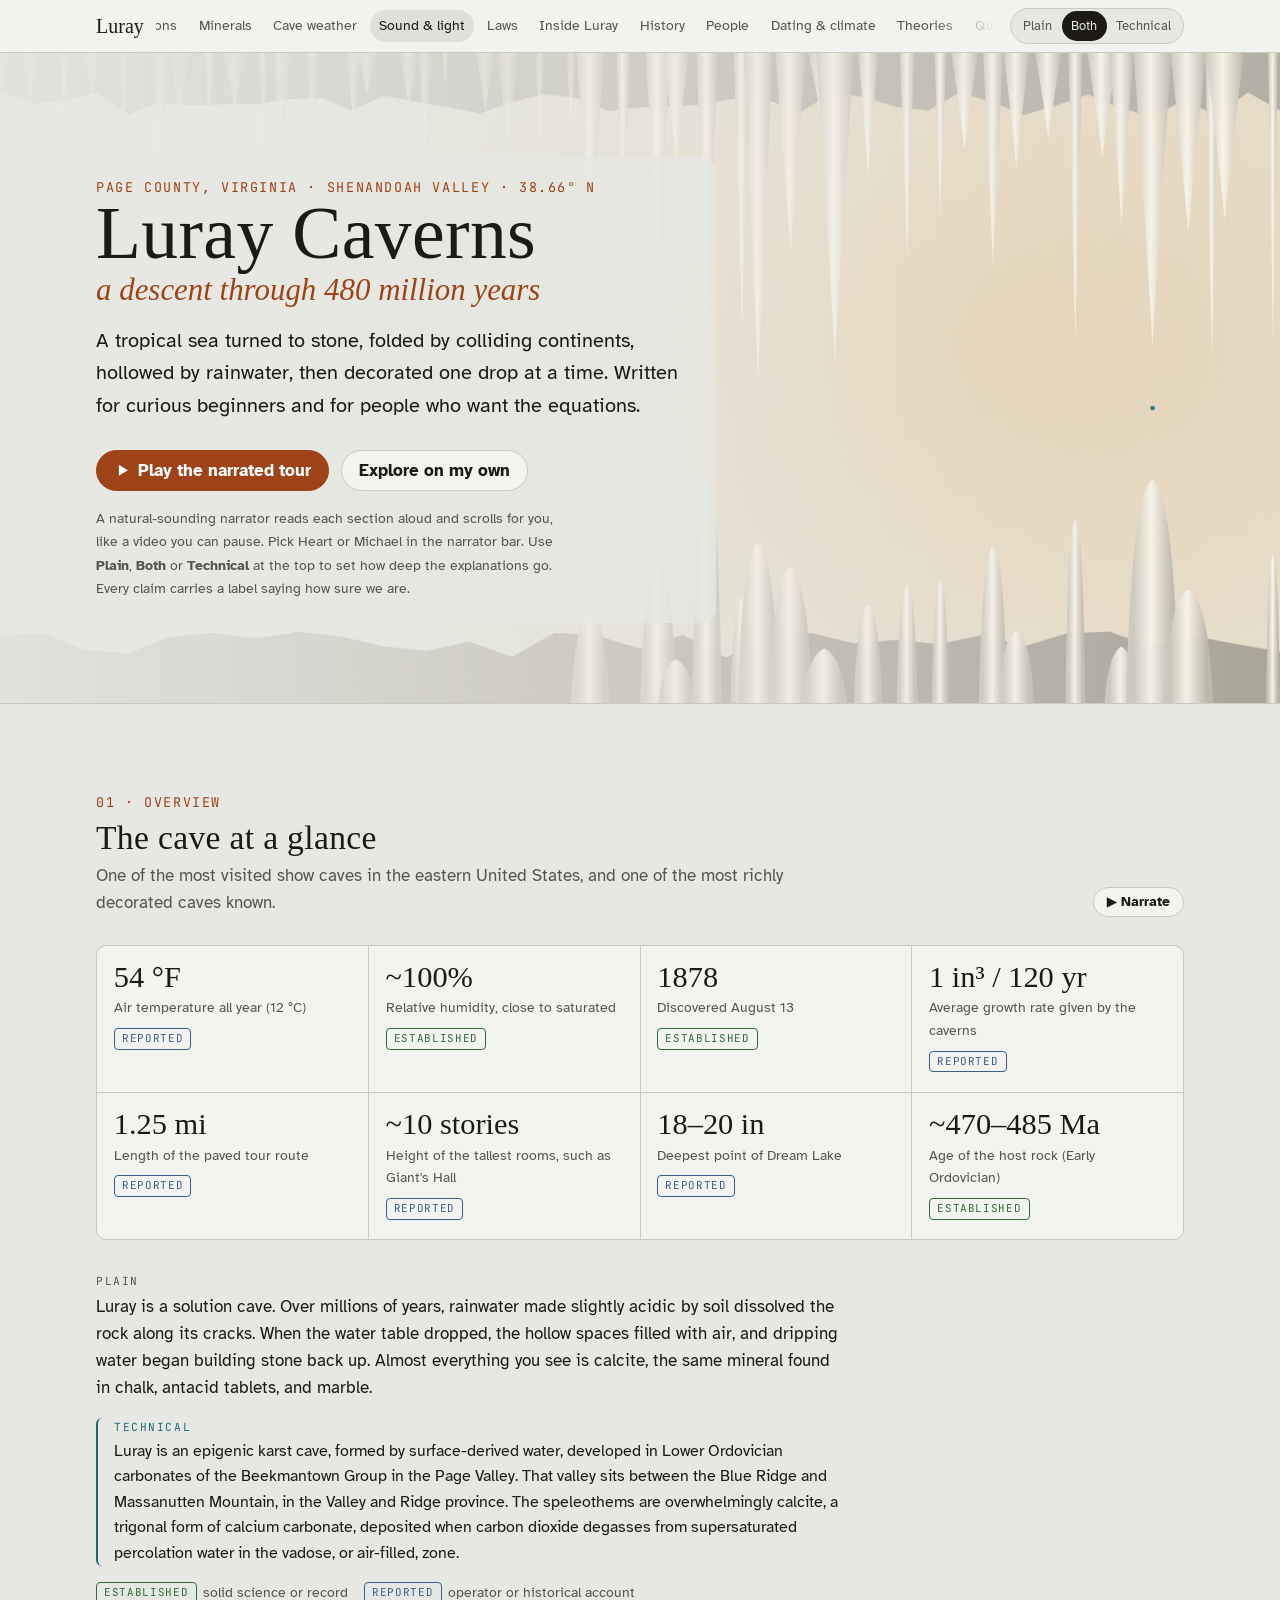
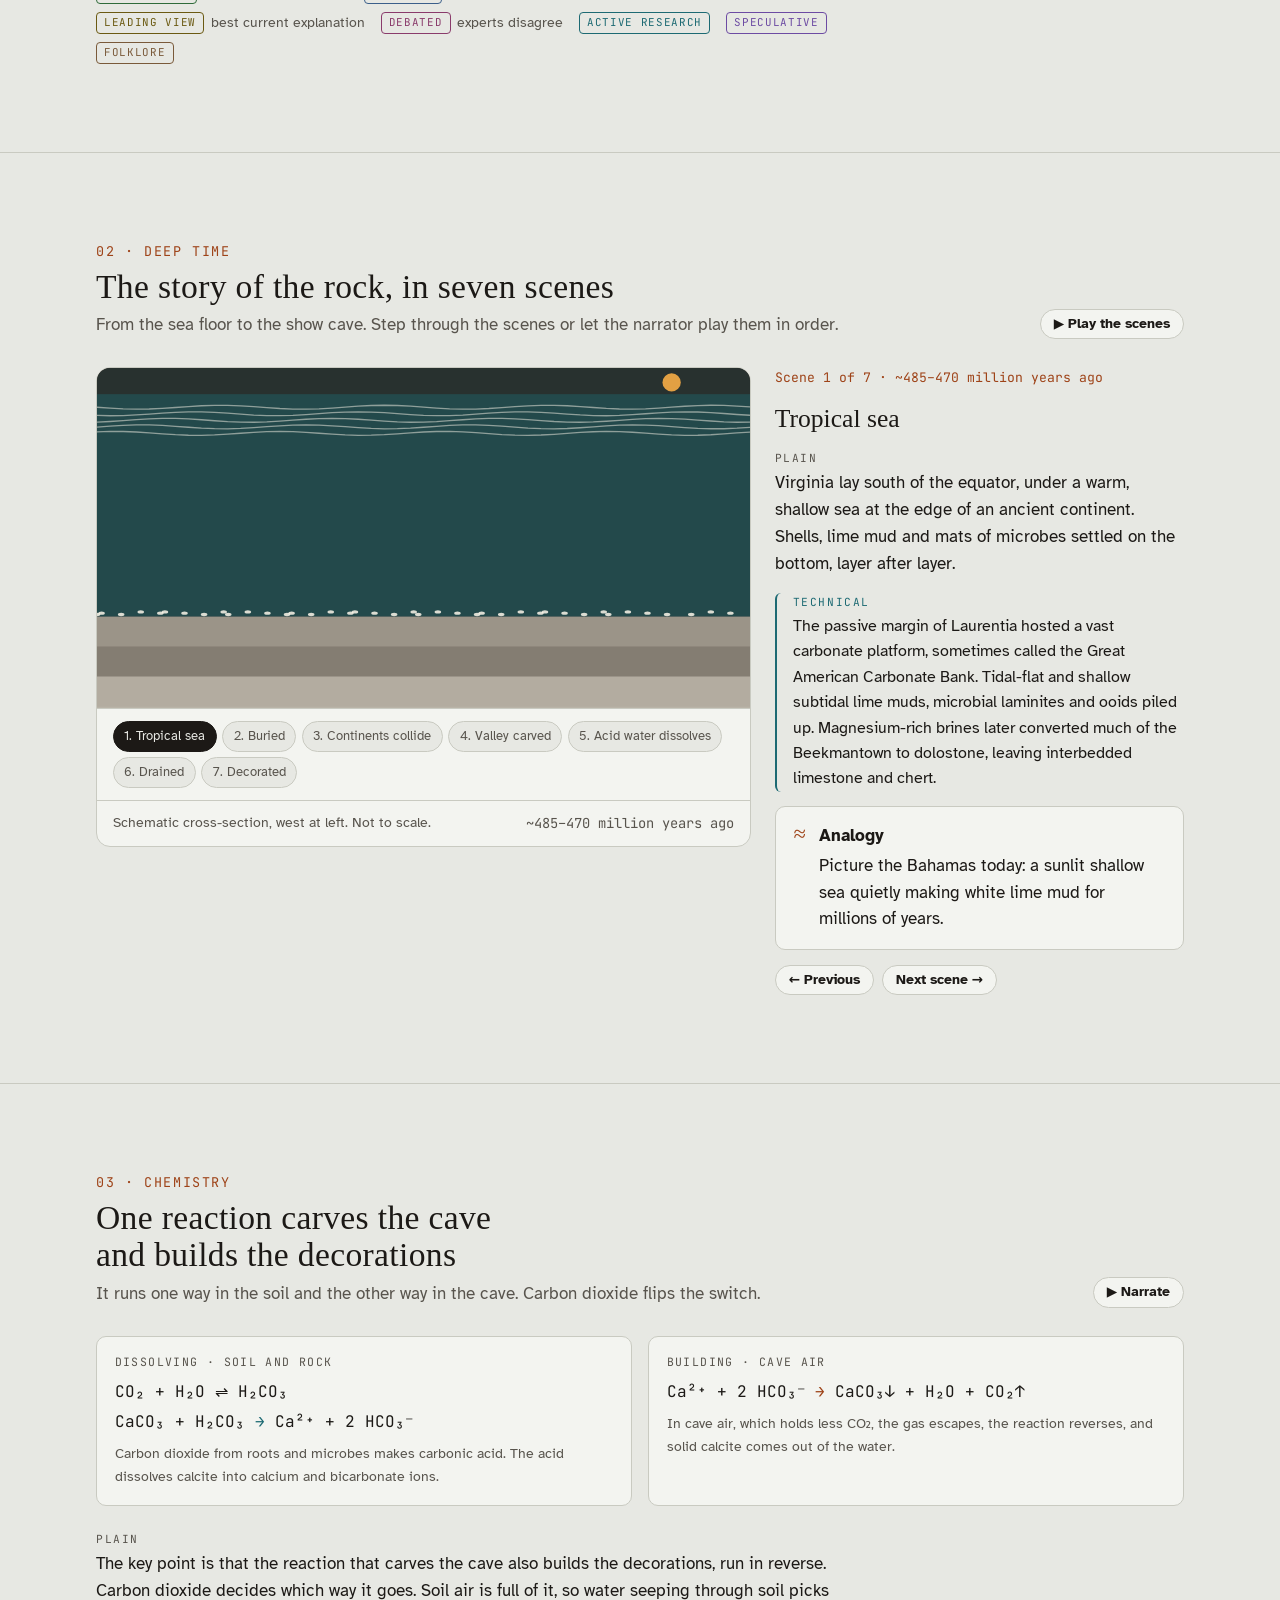
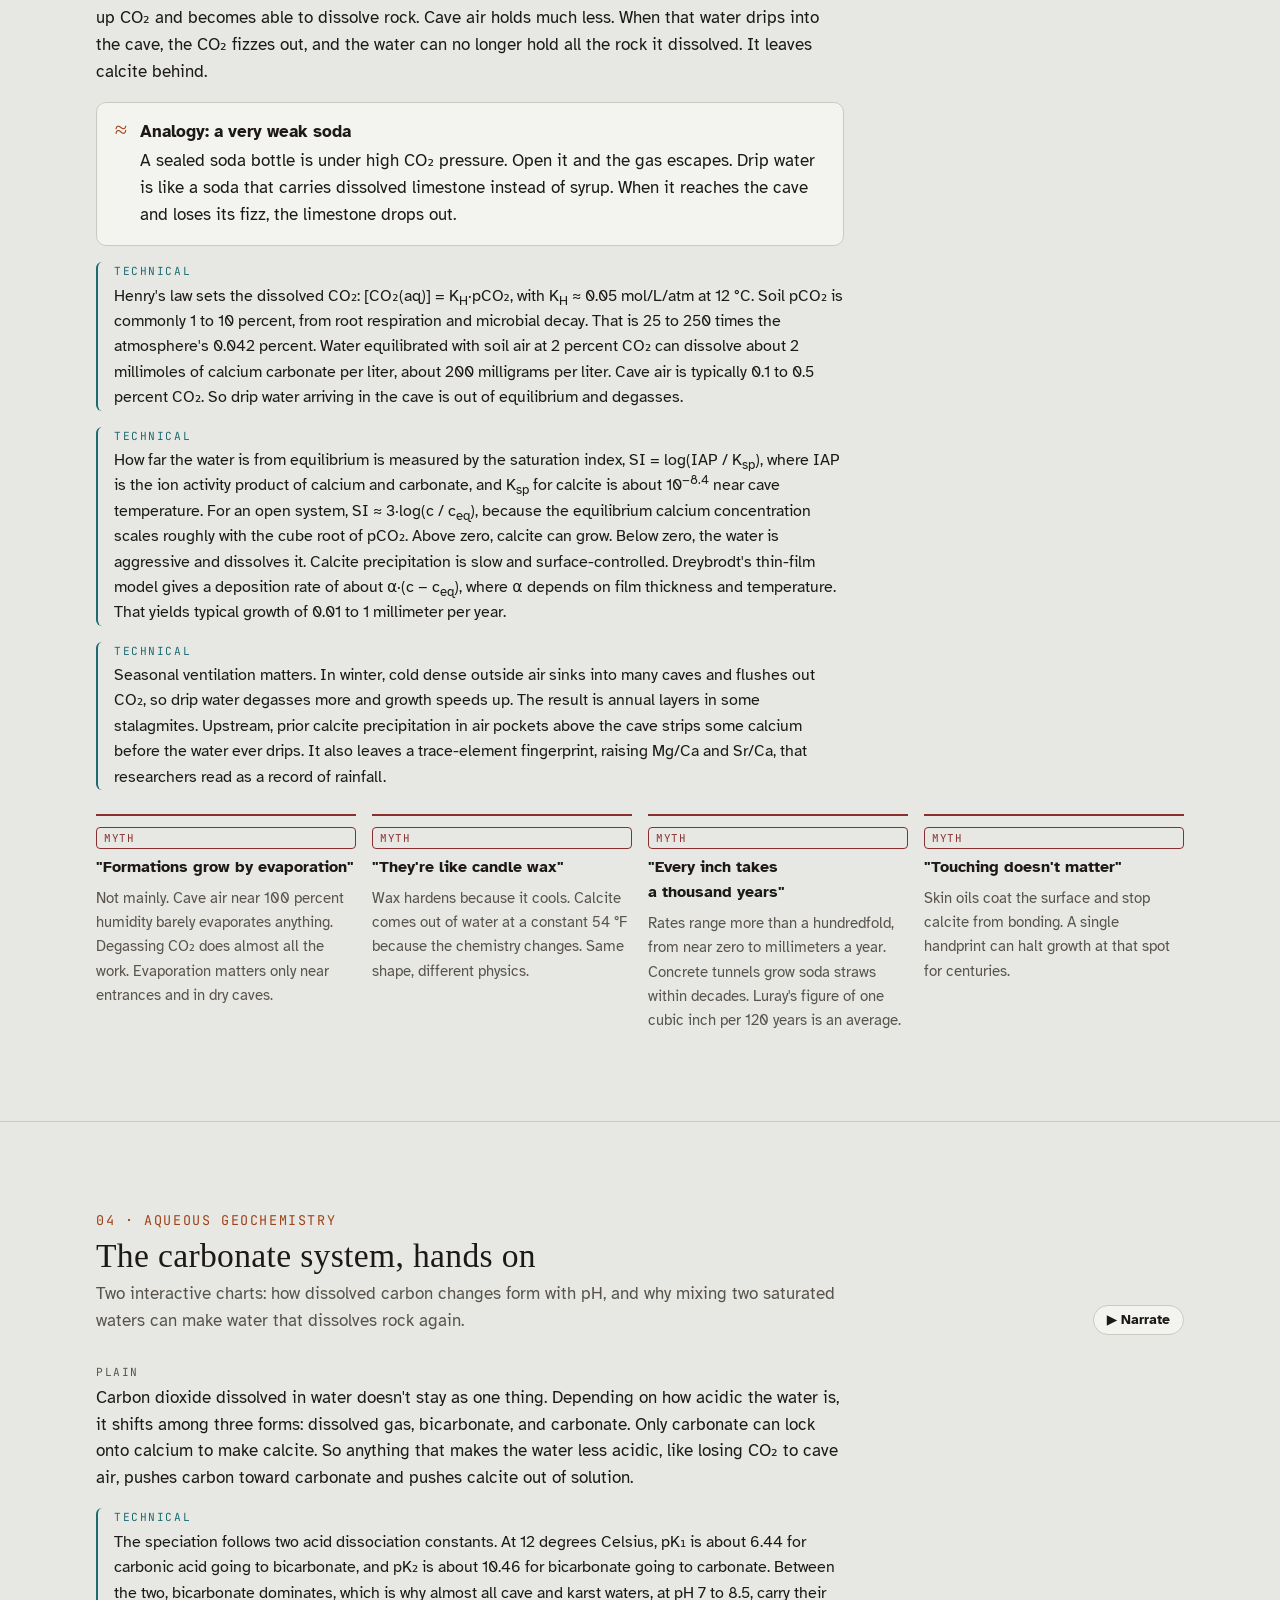
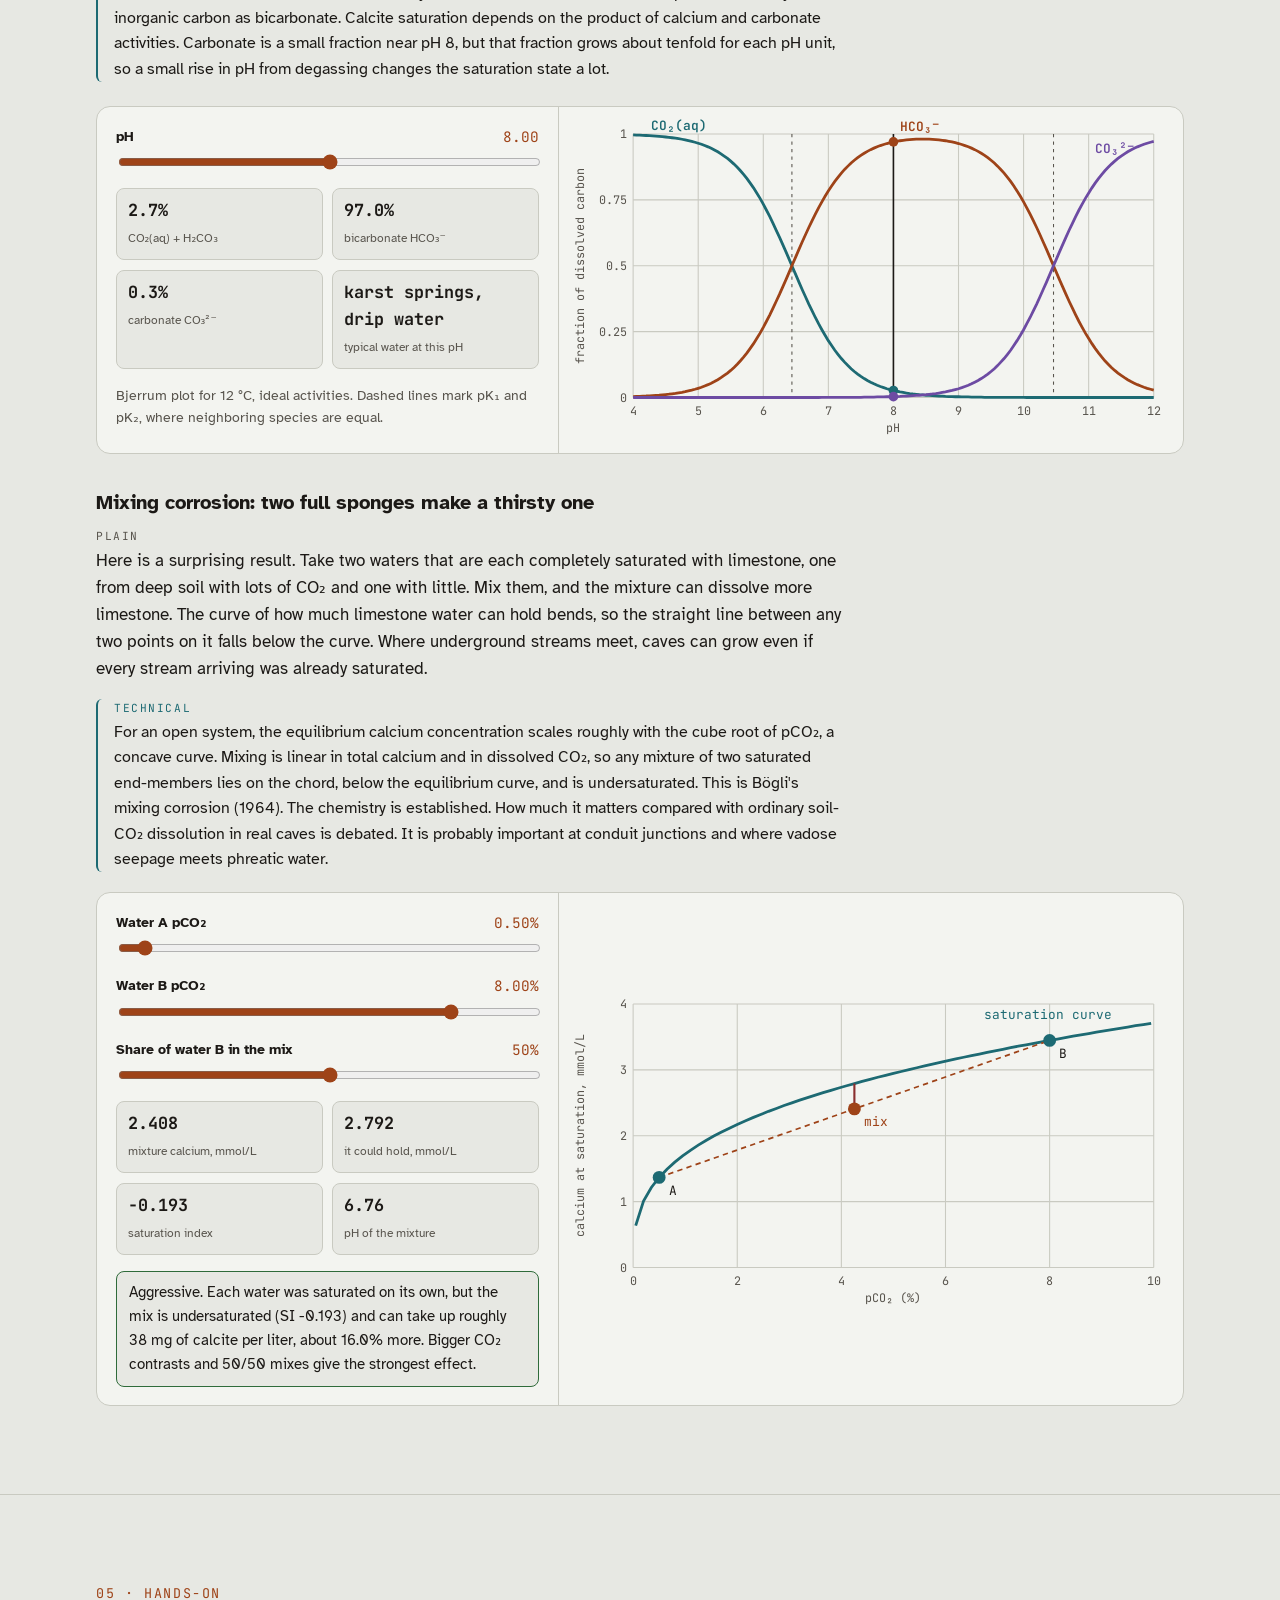
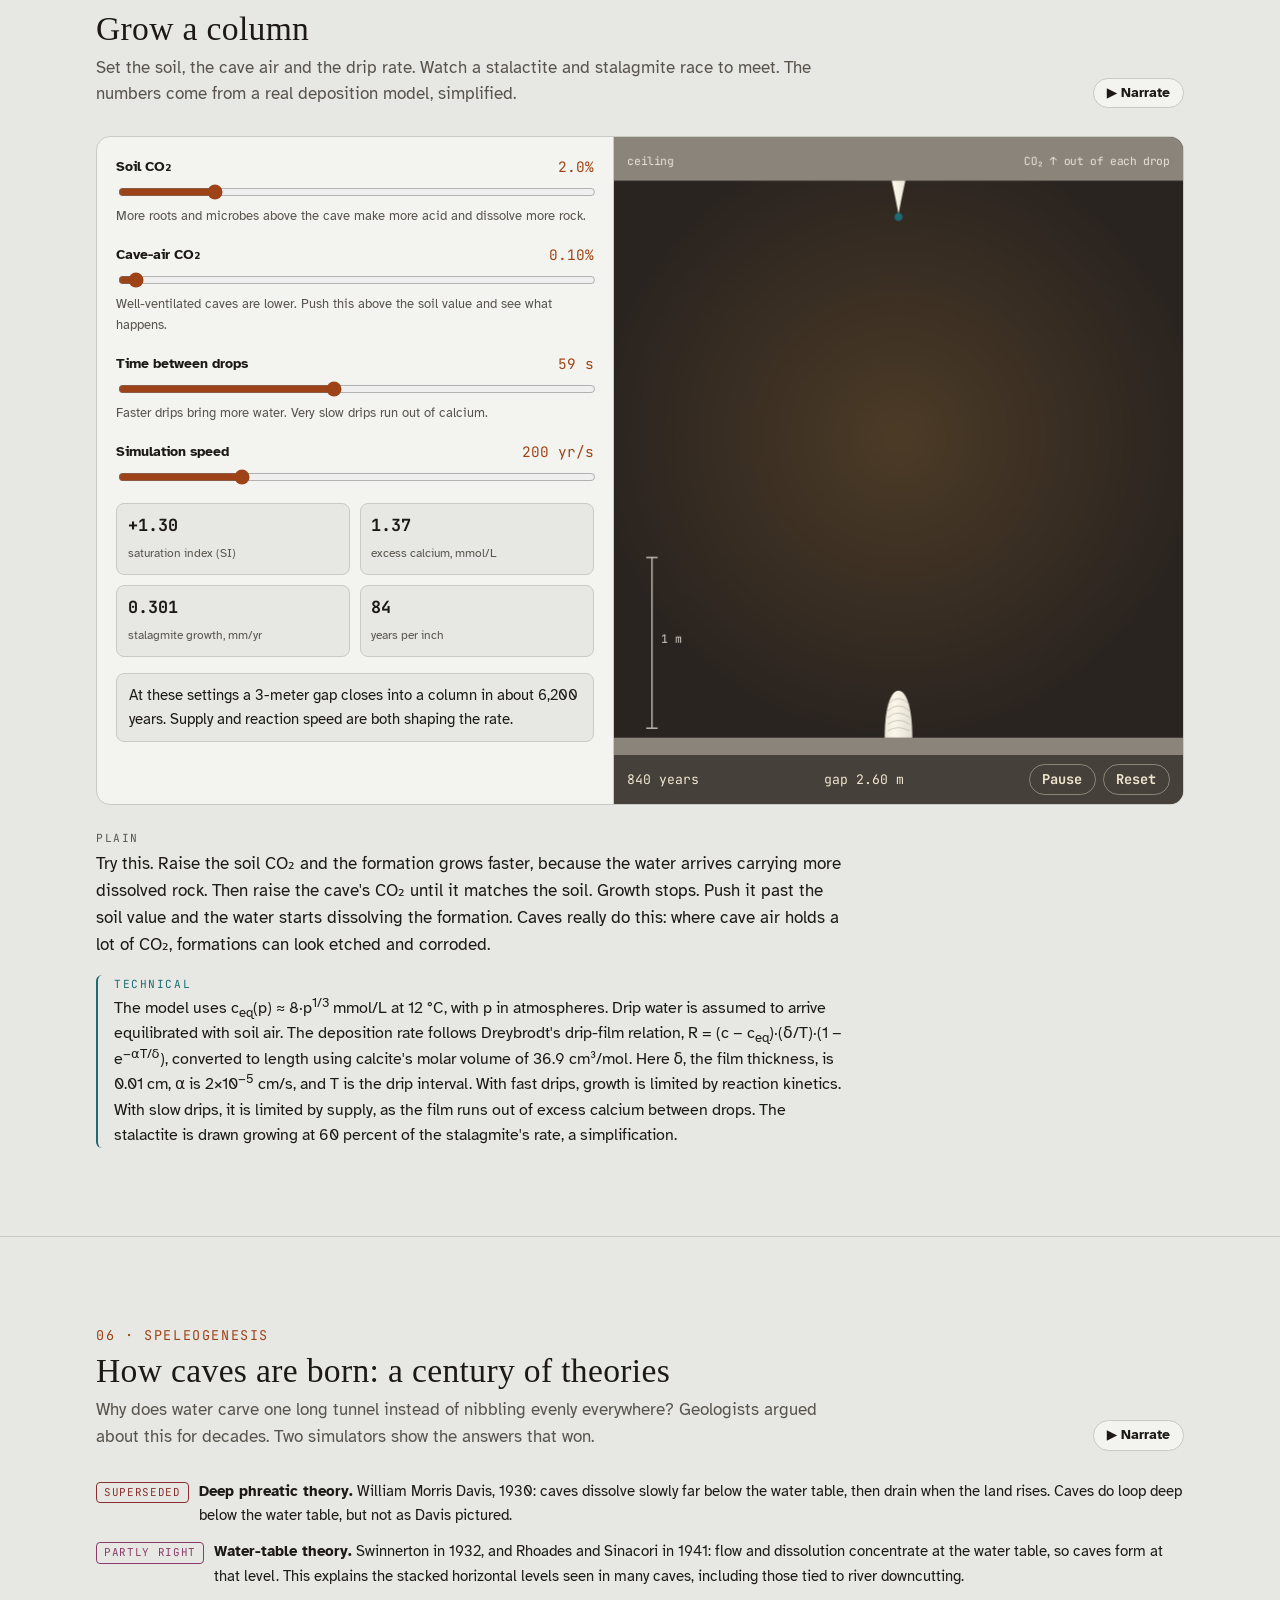
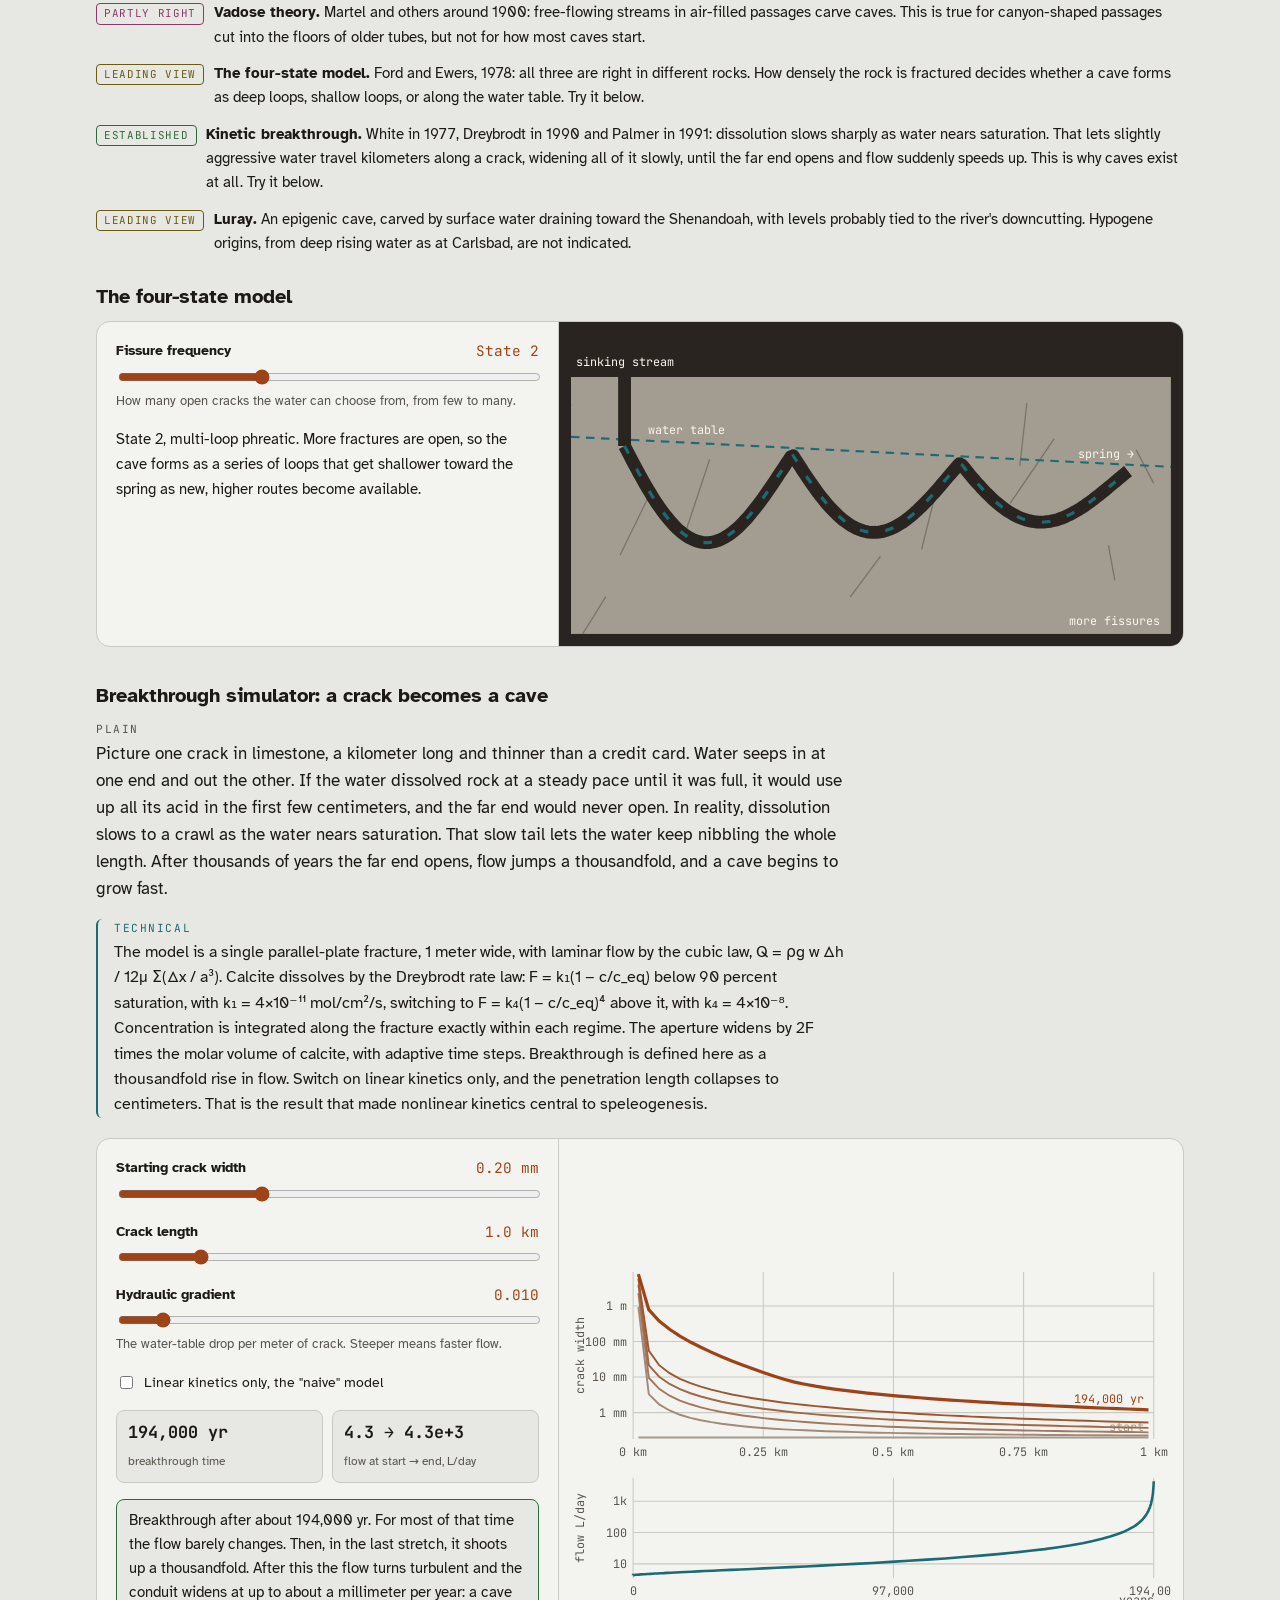
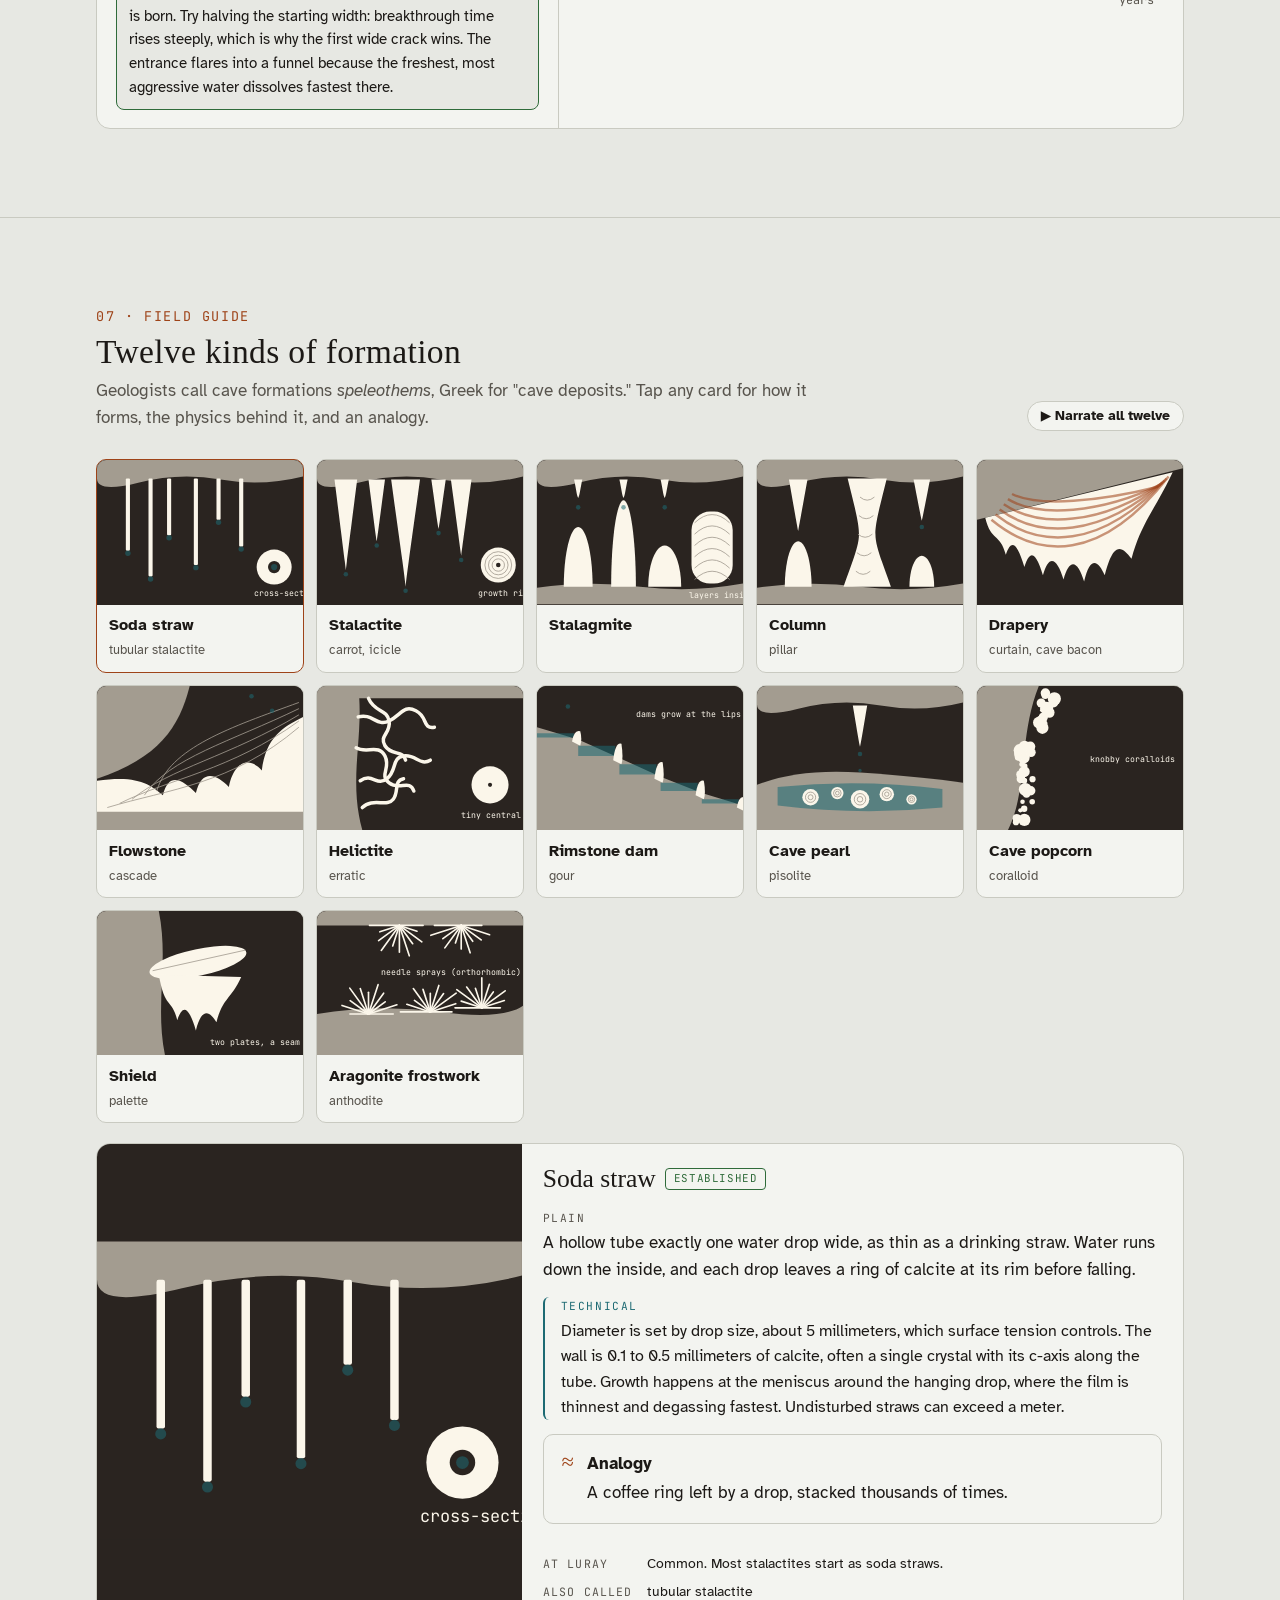
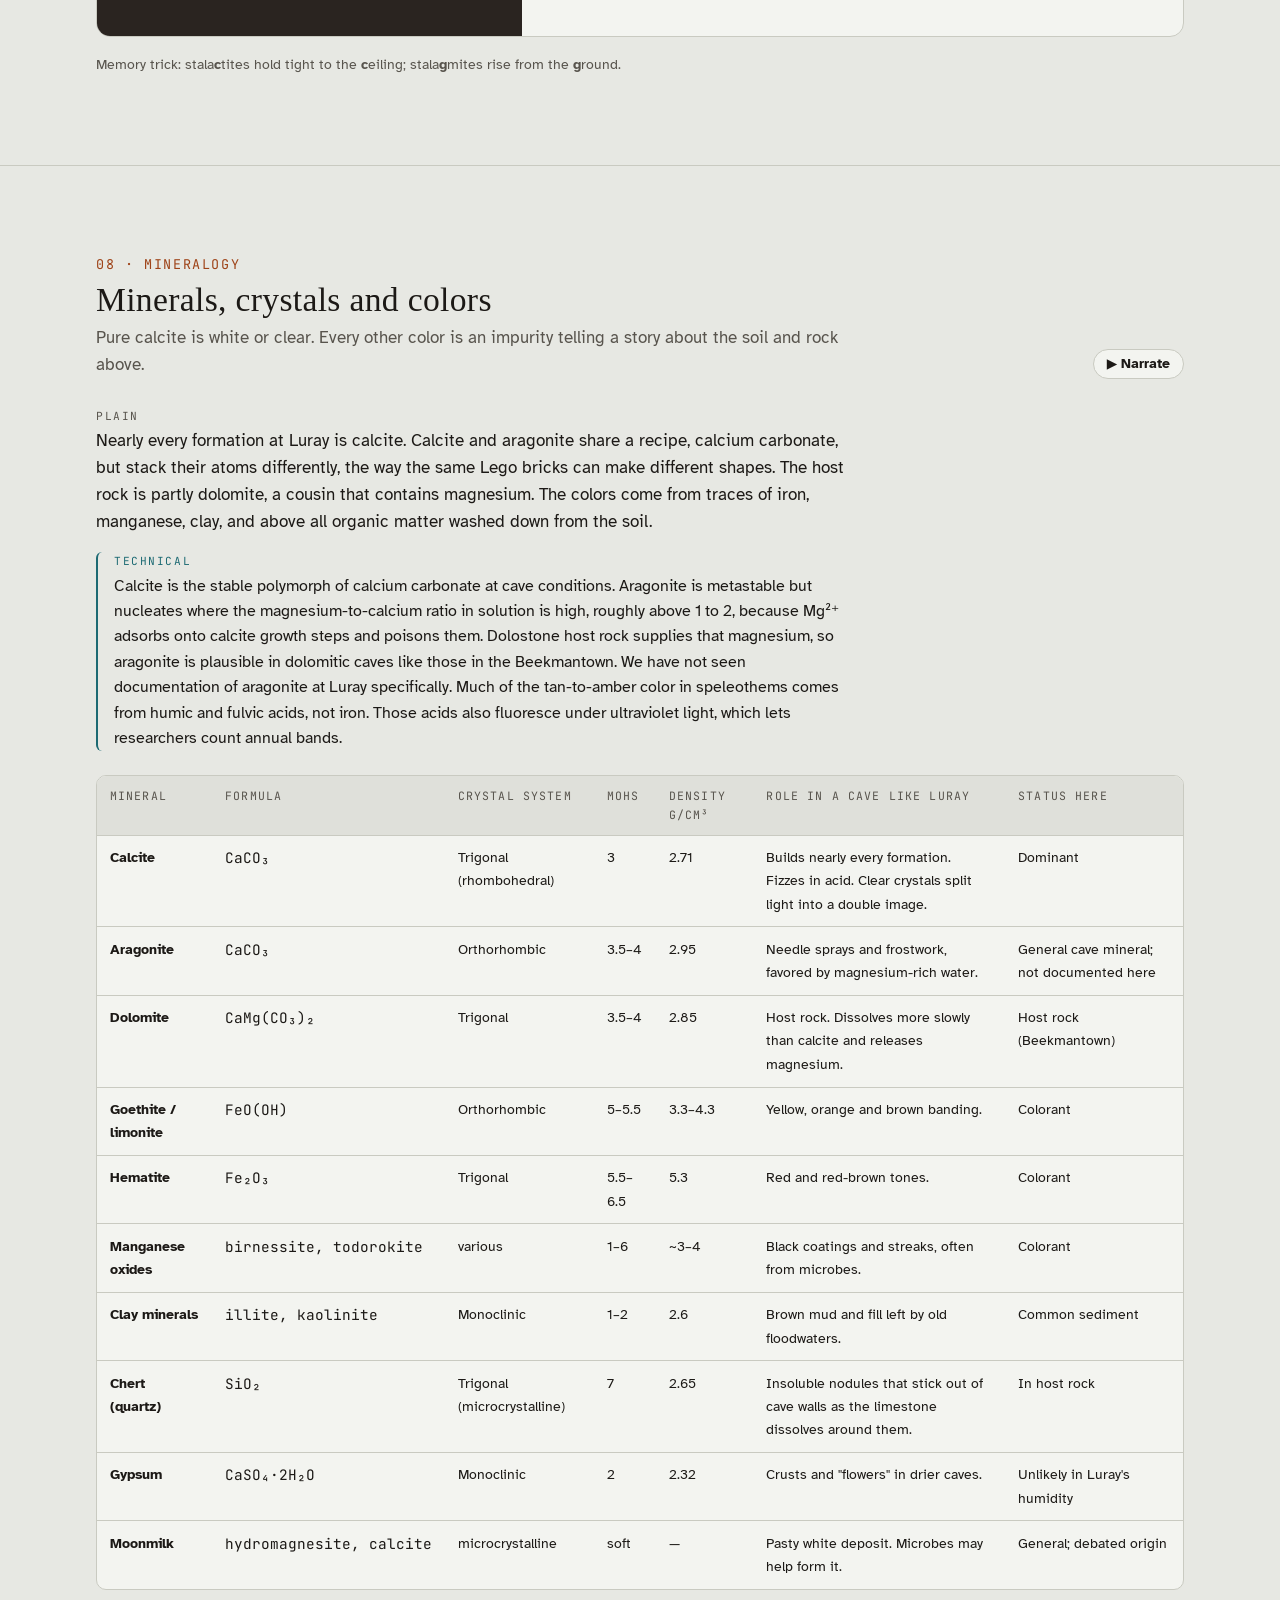
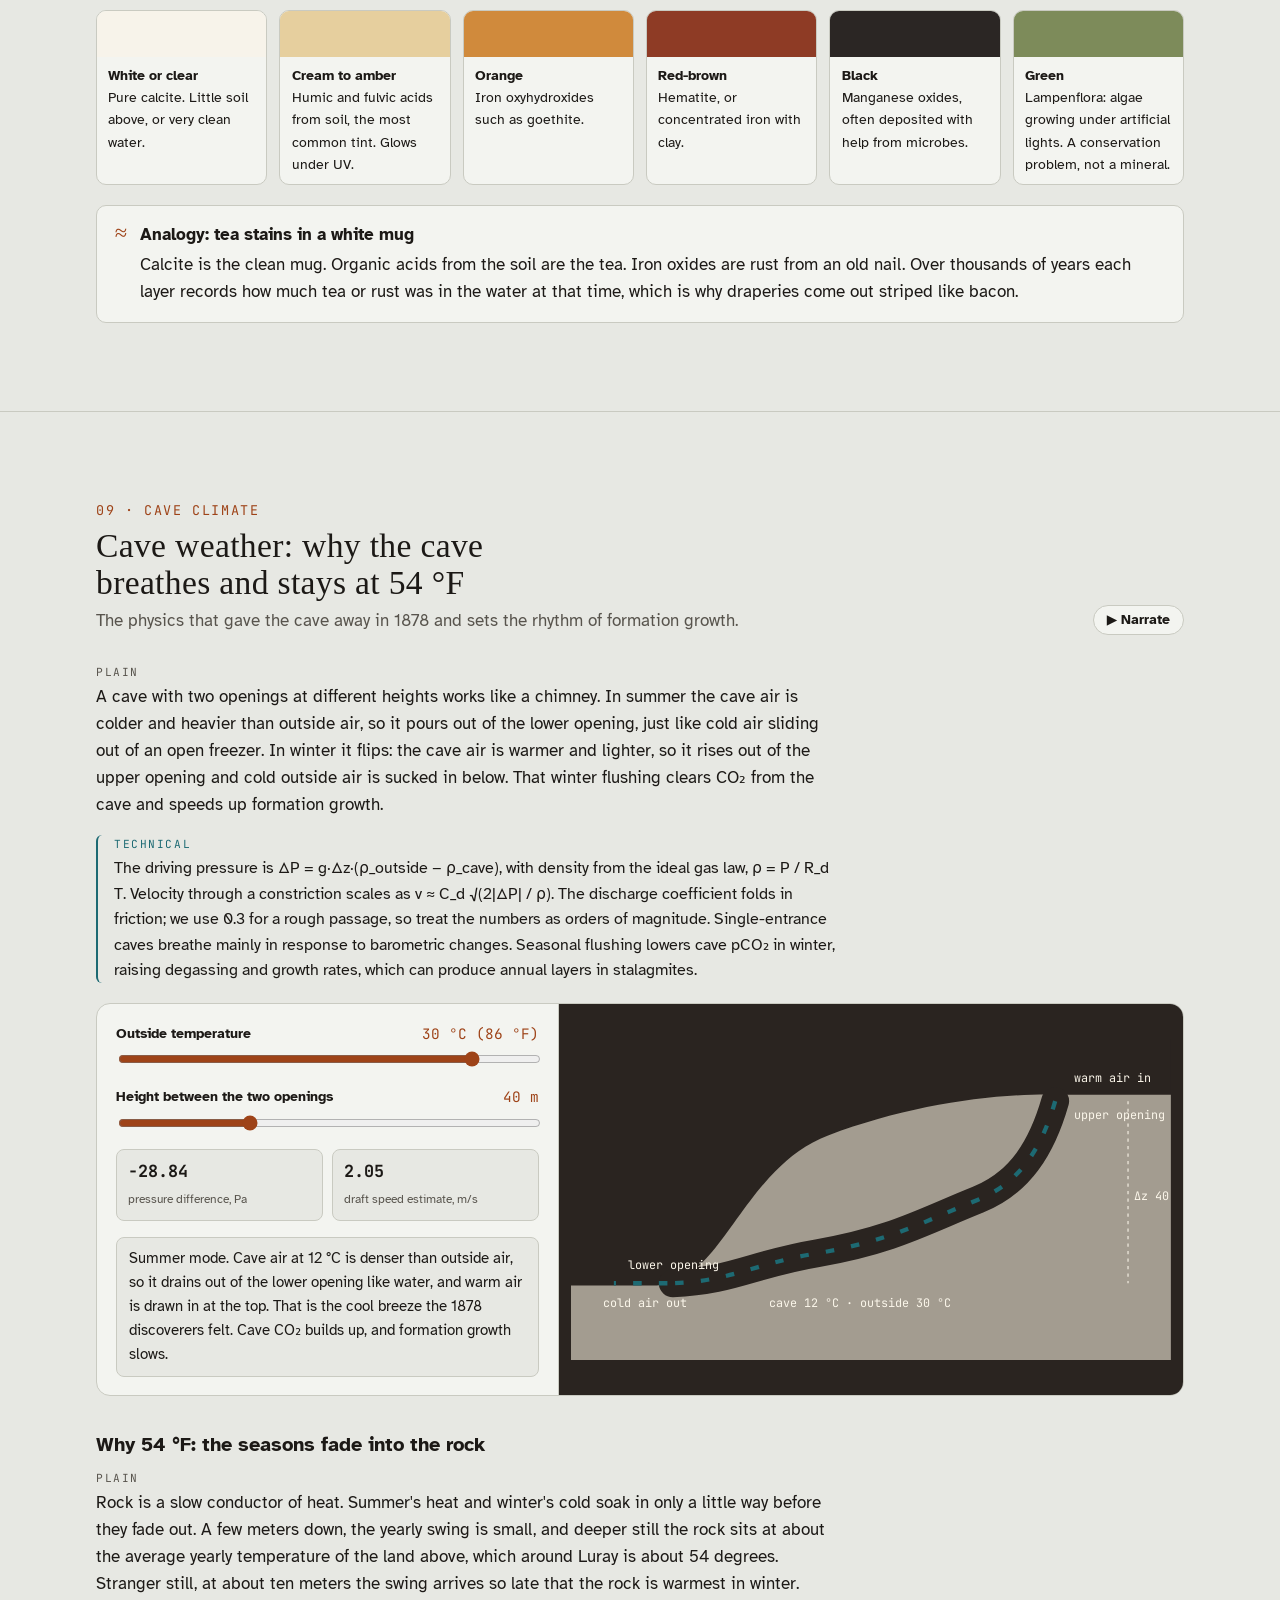
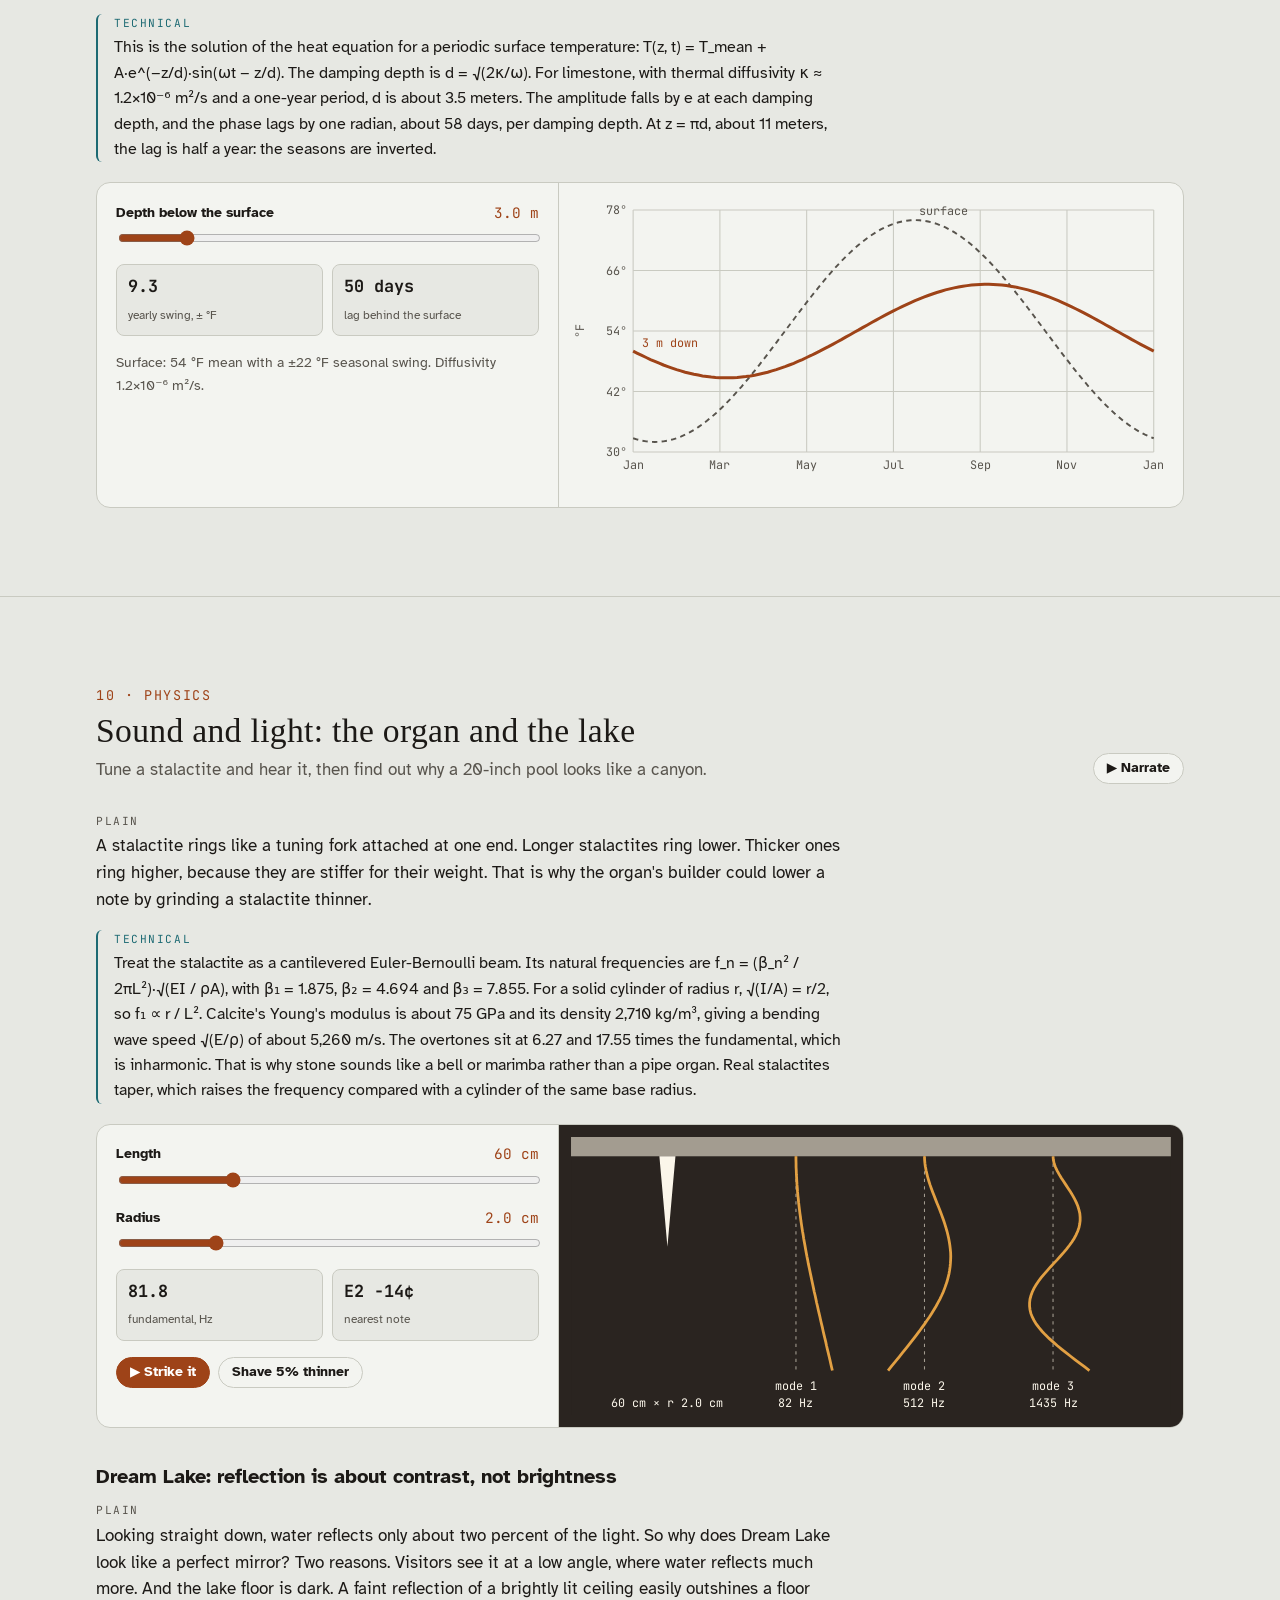
==== commit 51f667f7: "Luray explorer: add undergraduate science labs and a recorded-narration player New sections: carbona" ====
--- a/luray/index.html
+++ b/luray/index.html
@@ -299,6 +299,21 @@
 .dock .opts2{display:flex;gap:.4rem;align-items:center;flex-wrap:wrap}
 .dock .prog{position:absolute;left:0;top:-1px;height:2px;background:var(--accent);width:0;transition:width .3s}
 @media (max-width:640px){.dock select{max-width:140px}}
+
+/* generic interactive plate: controls + chart */
+.ix{display:grid;grid-template-columns:minmax(0,1fr) minmax(0,1.35fr);gap:0}
+.ix .controls{padding:1.1rem 1.2rem;display:flex;flex-direction:column;gap:1rem;border-right:1px solid var(--line);min-width:0}
+.ix .chart{padding:.75rem;min-width:0;display:flex;align-items:center}
+.ix .chart svg{display:block;width:100%;height:auto}
+.ix .verdict{font-size:.92rem;padding:.6rem .75rem;border-radius:8px;background:var(--bg);border:1px solid var(--line)}
+.ix .verdict.bad{border-color:var(--b-no);color:var(--b-no)}
+.ix .verdict.good{border-color:var(--b-est)}
+@media (max-width:860px){.ix{grid-template-columns:1fr}.ix .controls{border-right:0;border-bottom:1px solid var(--line)}}
+.chart .ax text,.ix svg .lbl{fill:var(--muted);font-family:var(--f-mono);font-size:11px}
+.ix svg .lbl-c{fill:var(--calcite);font-family:var(--f-mono);font-size:11px}
+@keyframes flow{to{stroke-dashoffset:-24}}
+.flowline{stroke-dasharray:8 16;animation:flow 1s linear infinite}
+.voice-note{font-size:.78rem;color:var(--muted)}
 </style>
 </head><body>
 
@@ -309,14 +324,18 @@
       <a href="#glance">Overview</a>
       <a href="#rock">Rock story</a>
       <a href="#chem">Chemistry</a>
-      <a href="#lab">Lab</a>
+      <a href="#equil">Carbonate lab</a>
+      <a href="#lab">Grow a column</a>
+      <a href="#speleo">Cave origins</a>
       <a href="#guide">Formations</a>
       <a href="#minerals">Minerals</a>
+      <a href="#air">Cave weather</a>
+      <a href="#physics">Sound &amp; light</a>
       <a href="#laws">Laws</a>
       <a href="#inside">Inside Luray</a>
       <a href="#history">History</a>
       <a href="#people">People</a>
-      <a href="#clocks">Dating</a>
+      <a href="#clocks">Dating &amp; climate</a>
       <a href="#theories">Theories</a>
       <a href="#quiz">Quiz</a>
       <a href="#sources">Sources</a>
@@ -341,7 +360,7 @@
         <button class="btn primary" type="button" id="tourBtn"><svg viewBox="0 0 24 24" aria-hidden="true"><path d="M7 4v16l13-8z"/></svg>Play the narrated tour</button>
         <a class="btn" href="#glance">Explore on my own</a>
       </div>
-      <p class="hint">The narrator reads each section aloud and scrolls for you, like a video you can pause. Use <b>Plain</b>, <b>Both</b> or <b>Technical</b> at the top to set how deep the explanations go. Every claim carries a label saying how sure we are.</p>
+      <p class="hint">A natural-sounding narrator reads each section aloud and scrolls for you, like a video you can pause. Pick Heart or Michael in the narrator bar. Use <b>Plain</b>, <b>Both</b> or <b>Technical</b> at the top to set how deep the explanations go. Every claim carries a label saying how sure we are.</p>
     </div>
   </div>
 </section>
@@ -419,11 +438,59 @@
   </div>
 </section>
 
+
+<section class="sec" id="equil" data-title="The carbonate system">
+  <div class="wrap">
+    <div class="sec-head">
+      <div class="t"><p class="eyebrow">04 · Aqueous geochemistry</p><h2>The carbonate system, hands on</h2><p class="sub">Two interactive charts: how dissolved carbon changes form with pH, and why mixing two saturated waters can make water that dissolves rock again.</p></div>
+      <button class="btn small play-sec" type="button" data-play="equil">▶ Narrate</button>
+    </div>
+    <div class="prose" style="margin-bottom:1.5rem">
+      <p class="say plain plain-label">Carbon dioxide dissolved in water doesn't stay as one thing. Depending on how acidic the water is, it shifts among three forms: dissolved gas, bicarbonate, and carbonate. Only carbonate can lock onto calcium to make calcite. So anything that makes the water less acidic, like losing CO₂ to cave air, pushes carbon toward carbonate and pushes calcite out of solution.</p>
+      <p class="say tech">The speciation follows two acid dissociation constants. At 12 degrees Celsius, pK₁ is about 6.44 for carbonic acid going to bicarbonate, and pK₂ is about 10.46 for bicarbonate going to carbonate. Between the two, bicarbonate dominates, which is why almost all cave and karst waters, at pH 7 to 8.5, carry their inorganic carbon as bicarbonate. Calcite saturation depends on the product of calcium and carbonate activities. Carbonate is a small fraction near pH 8, but that fraction grows about tenfold for each pH unit, so a small rise in pH from degassing changes the saturation state a lot.</p>
+    </div>
+    <div class="plate ix">
+      <div class="controls">
+        <div class="ctl"><label for="phS">pH <output id="phOut">8.0</output></label><input type="range" id="phS" min="4" max="12" step="0.05" value="8"></div>
+        <div class="readout">
+          <div><b id="fA">—</b><span>CO₂(aq) + H₂CO₃</span></div>
+          <div><b id="fB">—</b><span>bicarbonate HCO₃⁻</span></div>
+          <div><b id="fC">—</b><span>carbonate CO₃²⁻</span></div>
+          <div><b id="phWhere">—</b><span>typical water at this pH</span></div>
+        </div>
+        <p class="muted" style="font-size:.86rem">Bjerrum plot for 12 °C, ideal activities. Dashed lines mark pK₁ and pK₂, where neighboring species are equal.</p>
+      </div>
+      <div class="chart"><svg id="bjerrum" viewBox="0 0 560 300" role="img" aria-label="Fractions of carbonate species versus pH"></svg></div>
+    </div>
+
+    <h3 style="margin:2.25rem 0 .75rem">Mixing corrosion: two full sponges make a thirsty one</h3>
+    <div class="prose" style="margin-bottom:1.25rem">
+      <p class="say plain plain-label">Here is a surprising result. Take two waters that are each completely saturated with limestone, one from deep soil with lots of CO₂ and one with little. Mix them, and the mixture can dissolve more limestone. The curve of how much limestone water can hold bends, so the straight line between any two points on it falls below the curve. Where underground streams meet, caves can grow even if every stream arriving was already saturated.</p>
+      <p class="say tech">For an open system, the equilibrium calcium concentration scales roughly with the cube root of pCO₂, a concave curve. Mixing is linear in total calcium and in dissolved CO₂, so any mixture of two saturated end-members lies on the chord, below the equilibrium curve, and is undersaturated. This is Bögli's mixing corrosion (1964). The chemistry is established. How much it matters compared with ordinary soil-CO₂ dissolution in real caves is debated. It is probably important at conduit junctions and where vadose seepage meets phreatic water.</p>
+    </div>
+    <div class="plate ix">
+      <div class="controls">
+        <div class="ctl"><label for="mixA">Water A pCO₂ <output id="mixAOut">0.5%</output></label><input type="range" id="mixA" min="0.04" max="10" step="0.02" value="0.5"></div>
+        <div class="ctl"><label for="mixB">Water B pCO₂ <output id="mixBOut">8.0%</output></label><input type="range" id="mixB" min="0.04" max="10" step="0.02" value="8"></div>
+        <div class="ctl"><label for="mixF">Share of water B in the mix <output id="mixFOut">50%</output></label><input type="range" id="mixF" min="0" max="100" step="1" value="50"></div>
+        <div class="readout">
+          <div><b id="mxC">—</b><span>mixture calcium, mmol/L</span></div>
+          <div><b id="mxEq">—</b><span>it could hold, mmol/L</span></div>
+          <div><b id="mxSI">—</b><span>saturation index</span></div>
+          <div><b id="mxPH">—</b><span>pH of the mixture</span></div>
+        </div>
+        <p class="verdict" id="mxVerdict"></p>
+      </div>
+      <div class="chart"><svg id="mixChart" viewBox="0 0 560 300" role="img" aria-label="Calcite solubility curve with a mixing line"></svg></div>
+    </div>
+  </div>
+</section>
+
 <!-- ================= LAB ================= -->
 <section class="sec" id="lab" data-title="Formation lab">
   <div class="wrap">
     <div class="sec-head">
-      <div class="t"><p class="eyebrow">04 · Hands-on</p><h2>Grow a column</h2><p class="sub">Set the soil, the cave air and the drip rate. Watch a stalactite and stalagmite race to meet. The numbers come from a real deposition model, simplified.</p></div>
+      <div class="t"><p class="eyebrow">05 · Hands-on</p><h2>Grow a column</h2><p class="sub">Set the soil, the cave air and the drip rate. Watch a stalactite and stalagmite race to meet. The numbers come from a real deposition model, simplified.</p></div>
       <button class="btn small play-sec" type="button" data-play="lab">▶ Narrate</button>
     </div>
     <div class="plate lab">
@@ -438,7 +505,7 @@
           <div><b id="rRate">—</b><span>stalagmite growth, mm/yr</span></div>
           <div><b id="rInch">—</b><span>years per inch</span></div>
         </div>
-        <p class="verdict say" id="verdict" aria-live="polite"></p>
+        <p class="verdict" id="verdict" aria-live="polite"></p>
       </div>
       <div class="viz">
         <canvas id="simCanvas" width="600" height="460" aria-label="Simulated stalactite and stalagmite growth"></canvas>
@@ -452,11 +519,58 @@
   </div>
 </section>
 
+
+<section class="sec" id="speleo" data-title="How caves are born">
+  <div class="wrap">
+    <div class="sec-head">
+      <div class="t"><p class="eyebrow">06 · Speleogenesis</p><h2>How caves are born: a century of theories</h2><p class="sub">Why does water carve one long tunnel instead of nibbling evenly everywhere? Geologists argued about this for decades. Two simulators show the answers that won.</p></div>
+      <button class="btn small play-sec" type="button" data-play="speleo">▶ Narrate</button>
+    </div>
+    <div class="theories" style="margin-bottom:1.75rem">
+      <div class="hyp"><span class="badge b-no">Superseded</span><span class="say"><b>Deep phreatic theory.</b> William Morris Davis, 1930: caves dissolve slowly far below the water table, then drain when the land rises. Caves do loop deep below the water table, but not as Davis pictured.</span></div>
+      <div class="hyp"><span class="badge b-deb">Partly right</span><span class="say"><b>Water-table theory.</b> Swinnerton in 1932, and Rhoades and Sinacori in 1941: flow and dissolution concentrate at the water table, so caves form at that level. This explains the stacked horizontal levels seen in many caves, including those tied to river downcutting.</span></div>
+      <div class="hyp"><span class="badge b-deb">Partly right</span><span class="say"><b>Vadose theory.</b> Martel and others around 1900: free-flowing streams in air-filled passages carve caves. This is true for canyon-shaped passages cut into the floors of older tubes, but not for how most caves start.</span></div>
+      <div class="hyp"><span class="badge b-lead">Leading view</span><span class="say"><b>The four-state model.</b> Ford and Ewers, 1978: all three are right in different rocks. How densely the rock is fractured decides whether a cave forms as deep loops, shallow loops, or along the water table. Try it below.</span></div>
+      <div class="hyp"><span class="badge b-est">Established</span><span class="say"><b>Kinetic breakthrough.</b> White in 1977, Dreybrodt in 1990 and Palmer in 1991: dissolution slows sharply as water nears saturation. That lets slightly aggressive water travel kilometers along a crack, widening all of it slowly, until the far end opens and flow suddenly speeds up. This is why caves exist at all. Try it below.</span></div>
+      <div class="hyp"><span class="badge b-lead">Leading view</span><span class="say"><b>Luray.</b> An epigenic cave, carved by surface water draining toward the Shenandoah, with levels probably tied to the river's downcutting. Hypogene origins, from deep rising water as at Carlsbad, are not indicated.</span></div>
+    </div>
+
+    <h3 style="margin:0 0 .75rem">The four-state model</h3>
+    <div class="plate ix">
+      <div class="controls">
+        <div class="ctl"><label for="feS">Fissure frequency <output id="feOut">State 2</output></label><input type="range" id="feS" min="1" max="4" step="1" value="2"><span class="help">How many open cracks the water can choose from, from few to many.</span></div>
+        <p id="feText" style="font-size:.95rem"></p>
+      </div>
+      <div class="chart" style="background:var(--air)"><svg id="feSvg" viewBox="0 0 560 280" role="img" aria-label="Cave profile for the selected state"></svg></div>
+    </div>
+
+    <h3 style="margin:2.25rem 0 .75rem">Breakthrough simulator: a crack becomes a cave</h3>
+    <div class="prose" style="margin-bottom:1.25rem">
+      <p class="say plain plain-label">Picture one crack in limestone, a kilometer long and thinner than a credit card. Water seeps in at one end and out the other. If the water dissolved rock at a steady pace until it was full, it would use up all its acid in the first few centimeters, and the far end would never open. In reality, dissolution slows to a crawl as the water nears saturation. That slow tail lets the water keep nibbling the whole length. After thousands of years the far end opens, flow jumps a thousandfold, and a cave begins to grow fast.</p>
+      <p class="say tech">The model is a single parallel-plate fracture, 1 meter wide, with laminar flow by the cubic law, Q = ρg w Δh / 12μ Σ(Δx / a³). Calcite dissolves by the Dreybrodt rate law: F = k₁(1 − c/c_eq) below 90 percent saturation, with k₁ = 4×10⁻¹¹ mol/cm²/s, switching to F = k₄(1 − c/c_eq)⁴ above it, with k₄ = 4×10⁻⁸. Concentration is integrated along the fracture exactly within each regime. The aperture widens by 2F times the molar volume of calcite, with adaptive time steps. Breakthrough is defined here as a thousandfold rise in flow. Switch on linear kinetics only, and the penetration length collapses to centimeters. That is the result that made nonlinear kinetics central to speleogenesis.</p>
+    </div>
+    <div class="plate ix">
+      <div class="controls">
+        <div class="ctl"><label for="btA">Starting crack width <output id="btAOut">0.20 mm</output></label><input type="range" id="btA" min="0.05" max="0.5" step="0.01" value="0.2"></div>
+        <div class="ctl"><label for="btL">Crack length <output id="btLOut">1.0 km</output></label><input type="range" id="btL" min="0.1" max="5" step="0.1" value="1"></div>
+        <div class="ctl"><label for="btI">Hydraulic gradient <output id="btIOut">0.010</output></label><input type="range" id="btI" min="0.001" max="0.1" step="0.001" value="0.01"><span class="help">The water-table drop per meter of crack. Steeper means faster flow.</span></div>
+        <label style="display:flex;gap:.5rem;align-items:center;font-size:.9rem"><input type="checkbox" id="btLin"> Linear kinetics only, the "naive" model</label>
+        <div class="readout">
+          <div><b id="btT">—</b><span>breakthrough time</span></div>
+          <div><b id="btQ">—</b><span>flow at start → end, L/day</span></div>
+        </div>
+        <p class="verdict" id="btVerdict"></p>
+      </div>
+      <div class="chart"><svg id="btSvg" viewBox="0 0 560 330" role="img" aria-label="Crack width along its length at successive times, and flow versus time"></svg></div>
+    </div>
+  </div>
+</section>
+
 <!-- ================= FIELD GUIDE ================= -->
 <section class="sec" id="guide" data-title="Field guide to formations" data-q="guide">
   <div class="wrap">
     <div class="sec-head">
-      <div class="t"><p class="eyebrow">05 · Field guide</p><h2>Twelve kinds of formation</h2><p class="sub">Geologists call cave formations <i>speleothems</i>, Greek for "cave deposits." Tap any card for how it forms, the physics behind it, and an analogy.</p></div>
+      <div class="t"><p class="eyebrow">07 · Field guide</p><h2>Twelve kinds of formation</h2><p class="sub">Geologists call cave formations <i>speleothems</i>, Greek for "cave deposits." Tap any card for how it forms, the physics behind it, and an analogy.</p></div>
       <button class="btn small play-sec" type="button" data-play="guide">▶ Narrate all twelve</button>
     </div>
     <div class="guide" id="guideGrid"></div>
@@ -469,7 +583,7 @@
 <section class="sec" id="minerals" data-title="Minerals and colors">
   <div class="wrap">
     <div class="sec-head">
-      <div class="t"><p class="eyebrow">06 · Mineralogy</p><h2>Minerals, crystals and colors</h2><p class="sub">Pure calcite is white or clear. Every other color is an impurity telling a story about the soil and rock above.</p></div>
+      <div class="t"><p class="eyebrow">08 · Mineralogy</p><h2>Minerals, crystals and colors</h2><p class="sub">Pure calcite is white or clear. Every other color is an impurity telling a story about the soil and rock above.</p></div>
       <button class="btn small play-sec" type="button" data-play="minerals">▶ Narrate</button>
     </div>
     <div class="prose" style="margin-bottom:1.5rem">
@@ -482,11 +596,96 @@
   </div>
 </section>
 
+
+<section class="sec" id="air" data-title="Cave weather">
+  <div class="wrap">
+    <div class="sec-head">
+      <div class="t"><p class="eyebrow">09 · Cave climate</p><h2>Cave weather: why the cave breathes and stays at 54 °F</h2><p class="sub">The physics that gave the cave away in 1878 and sets the rhythm of formation growth.</p></div>
+      <button class="btn small play-sec" type="button" data-play="air">▶ Narrate</button>
+    </div>
+    <div class="prose" style="margin-bottom:1.25rem">
+      <p class="say plain plain-label">A cave with two openings at different heights works like a chimney. In summer the cave air is colder and heavier than outside air, so it pours out of the lower opening, just like cold air sliding out of an open freezer. In winter it flips: the cave air is warmer and lighter, so it rises out of the upper opening and cold outside air is sucked in below. That winter flushing clears CO₂ from the cave and speeds up formation growth.</p>
+      <p class="say tech">The driving pressure is ΔP = g·Δz·(ρ_outside − ρ_cave), with density from the ideal gas law, ρ = P / R_d T. Velocity through a constriction scales as v ≈ C_d √(2|ΔP| / ρ). The discharge coefficient folds in friction; we use 0.3 for a rough passage, so treat the numbers as orders of magnitude. Single-entrance caves breathe mainly in response to barometric changes. Seasonal flushing lowers cave pCO₂ in winter, raising degassing and growth rates, which can produce annual layers in stalagmites.</p>
+    </div>
+    <div class="plate ix">
+      <div class="controls">
+        <div class="ctl"><label for="airT">Outside temperature <output id="airTOut">30 °C</output></label><input type="range" id="airT" min="-15" max="38" step="1" value="30"></div>
+        <div class="ctl"><label for="airZ">Height between the two openings <output id="airZOut">40 m</output></label><input type="range" id="airZ" min="5" max="120" step="1" value="40"></div>
+        <div class="readout">
+          <div><b id="airP">—</b><span>pressure difference, Pa</span></div>
+          <div><b id="airV">—</b><span>draft speed estimate, m/s</span></div>
+        </div>
+        <p class="verdict" id="airVerdict"></p>
+      </div>
+      <div class="chart" style="background:var(--air)"><svg id="airSvg" viewBox="0 0 560 300" role="img" aria-label="Cave cross-section with airflow arrows"></svg></div>
+    </div>
+
+    <h3 style="margin:2.25rem 0 .75rem">Why 54 °F: the seasons fade into the rock</h3>
+    <div class="prose" style="margin-bottom:1.25rem">
+      <p class="say plain plain-label">Rock is a slow conductor of heat. Summer's heat and winter's cold soak in only a little way before they fade out. A few meters down, the yearly swing is small, and deeper still the rock sits at about the average yearly temperature of the land above, which around Luray is about 54 degrees. Stranger still, at about ten meters the swing arrives so late that the rock is warmest in winter.</p>
+      <p class="say tech">This is the solution of the heat equation for a periodic surface temperature: T(z, t) = T_mean + A·e^(−z/d)·sin(ωt − z/d). The damping depth is d = √(2κ/ω). For limestone, with thermal diffusivity κ ≈ 1.2×10⁻⁶ m²/s and a one-year period, d is about 3.5 meters. The amplitude falls by e at each damping depth, and the phase lags by one radian, about 58 days, per damping depth. At z = πd, about 11 meters, the lag is half a year: the seasons are inverted.</p>
+    </div>
+    <div class="plate ix">
+      <div class="controls">
+        <div class="ctl"><label for="dzS">Depth below the surface <output id="dzOut">3.0 m</output></label><input type="range" id="dzS" min="0" max="20" step="0.5" value="3"></div>
+        <div class="readout">
+          <div><b id="dzAmp">—</b><span>yearly swing, ± °F</span></div>
+          <div><b id="dzLag">—</b><span>lag behind the surface</span></div>
+        </div>
+        <p class="muted" style="font-size:.86rem">Surface: 54 °F mean with a ±22 °F seasonal swing. Diffusivity 1.2×10⁻⁶ m²/s.</p>
+      </div>
+      <div class="chart"><svg id="dzSvg" viewBox="0 0 560 280" role="img" aria-label="Temperature through the year at the surface and at the chosen depth"></svg></div>
+    </div>
+  </div>
+</section>
+
+<section class="sec" id="physics" data-title="Sound and light">
+  <div class="wrap">
+    <div class="sec-head">
+      <div class="t"><p class="eyebrow">10 · Physics</p><h2>Sound and light: the organ and the lake</h2><p class="sub">Tune a stalactite and hear it, then find out why a 20-inch pool looks like a canyon.</p></div>
+      <button class="btn small play-sec" type="button" data-play="physics">▶ Narrate</button>
+    </div>
+    <div class="prose" style="margin-bottom:1.25rem">
+      <p class="say plain plain-label">A stalactite rings like a tuning fork attached at one end. Longer stalactites ring lower. Thicker ones ring higher, because they are stiffer for their weight. That is why the organ's builder could lower a note by grinding a stalactite thinner.</p>
+      <p class="say tech">Treat the stalactite as a cantilevered Euler-Bernoulli beam. Its natural frequencies are f_n = (β_n² / 2πL²)·√(EI / ρA), with β₁ = 1.875, β₂ = 4.694 and β₃ = 7.855. For a solid cylinder of radius r, √(I/A) = r/2, so f₁ ∝ r / L². Calcite's Young's modulus is about 75 GPa and its density 2,710 kg/m³, giving a bending wave speed √(E/ρ) of about 5,260 m/s. The overtones sit at 6.27 and 17.55 times the fundamental, which is inharmonic. That is why stone sounds like a bell or marimba rather than a pipe organ. Real stalactites taper, which raises the frequency compared with a cylinder of the same base radius.</p>
+    </div>
+    <div class="plate ix">
+      <div class="controls">
+        <div class="ctl"><label for="stL">Length <output id="stLOut">60 cm</output></label><input type="range" id="stL" min="10" max="200" step="1" value="60"></div>
+        <div class="ctl"><label for="stR">Radius <output id="stROut">2.0 cm</output></label><input type="range" id="stR" min="0.3" max="8" step="0.1" value="2"></div>
+        <div class="readout">
+          <div><b id="stF">—</b><span>fundamental, Hz</span></div>
+          <div><b id="stN">—</b><span>nearest note</span></div>
+        </div>
+        <div style="display:flex;gap:.5rem;flex-wrap:wrap"><button class="btn primary small" type="button" id="stPlay">▶ Strike it</button><button class="btn small" type="button" id="stShave">Shave 5% thinner</button></div>
+      </div>
+      <div class="chart" style="background:var(--air)"><svg id="stSvg" viewBox="0 0 560 260" role="img" aria-label="Stalactite with its first three bending modes"></svg></div>
+    </div>
+
+    <h3 style="margin:2.25rem 0 .75rem">Dream Lake: reflection is about contrast, not brightness</h3>
+    <div class="prose" style="margin-bottom:1.25rem">
+      <p class="say plain plain-label">Looking straight down, water reflects only about two percent of the light. So why does Dream Lake look like a perfect mirror? Two reasons. Visitors see it at a low angle, where water reflects much more. And the lake floor is dark. A faint reflection of a brightly lit ceiling easily outshines a floor that gets almost no light. Drag the sliders and watch the mirror appear.</p>
+      <p class="say tech">The Fresnel equations give reflectance for s and p polarization. Unpolarized light averages the two: R = ½(R_s + R_p). For water, with n = 1.333, R is about 2 percent at normal incidence, falls to zero for p-polarized light at Brewster's angle, about 53 degrees, and rises toward 100 percent at grazing incidence. What we perceive is the ratio of reflected ceiling radiance to light returned from the floor. The mirror effect is strong whenever R·L_ceiling is much greater than (1 − R)·L_floor, even when R is small.</p>
+    </div>
+    <div class="plate ix">
+      <div class="controls">
+        <div class="ctl"><label for="flA">Your viewing angle above the water <output id="flAOut">15°</output></label><input type="range" id="flA" min="2" max="90" step="1" value="15"></div>
+        <div class="ctl"><label for="flB">Light reaching the lake floor <output id="flBOut">3%</output></label><input type="range" id="flB" min="0" max="100" step="1" value="3"></div>
+        <div class="readout">
+          <div><b id="flR">—</b><span>water reflectance R</span></div>
+          <div><b id="flM">—</b><span>share of what you see that is reflection</span></div>
+        </div>
+      </div>
+      <div class="chart" style="background:var(--air);padding:0"><canvas id="flCanvas" width="560" height="300" style="display:block;width:100%;height:auto" aria-label="Simulated view of Dream Lake"></canvas></div>
+    </div>
+  </div>
+</section>
+
 <!-- ================= LAWS ================= -->
 <section class="sec" id="laws" data-title="Laws and principles" data-q="laws">
   <div class="wrap">
     <div class="sec-head">
-      <div class="t"><p class="eyebrow">07 · Principles</p><h2>The laws written into the stone</h2><p class="sub">Fifteen principles from chemistry, physics and geology, each tied to something you can see in the cave.</p></div>
+      <div class="t"><p class="eyebrow">11 · Principles</p><h2>The laws written into the stone</h2><p class="sub">Fifteen principles from chemistry, physics and geology, each tied to something you can see in the cave.</p></div>
       <button class="btn small play-sec" type="button" data-play="laws">▶ Narrate</button>
     </div>
     <div class="laws" id="lawGrid"></div>
@@ -497,7 +696,7 @@
 <section class="sec" id="inside" data-title="Inside Luray" data-q="inside">
   <div class="wrap">
     <div class="sec-head">
-      <div class="t"><p class="eyebrow">08 · The tour route</p><h2>Inside Luray: the named places</h2><p class="sub">The famous stops, what each one is geologically, and where its name came from.</p></div>
+      <div class="t"><p class="eyebrow">12 · The tour route</p><h2>Inside Luray: the named places</h2><p class="sub">The famous stops, what each one is geologically, and where its name came from.</p></div>
       <button class="btn small play-sec" type="button" data-play="inside">▶ Walk the route</button>
     </div>
     <div class="plate mapgrid">
@@ -512,7 +711,7 @@
 <section class="sec" id="history" data-title="Discovery and history" data-q="history">
   <div class="wrap">
     <div class="sec-head">
-      <div class="t"><p class="eyebrow">09 · History</p><h2>Discovery, lawsuits, lights and an organ</h2><p class="sub">Deep-time events in blue, human events in orange.</p></div>
+      <div class="t"><p class="eyebrow">13 · History</p><h2>Discovery, lawsuits, lights and an organ</h2><p class="sub">Deep-time events in blue, human events in orange.</p></div>
       <button class="btn small play-sec" type="button" data-play="history">▶ Narrate</button>
     </div>
     <div class="prose" style="margin-bottom:1.75rem">
@@ -526,7 +725,7 @@
 <section class="sec" id="people" data-title="People and the cave">
   <div class="wrap">
     <div class="sec-head">
-      <div class="t"><p class="eyebrow">10 · Anthropology</p><h2>People, meaning and the cave</h2><p class="sub">Who lived above it, how people named and used it, and what that says about us.</p></div>
+      <div class="t"><p class="eyebrow">14 · Anthropology</p><h2>People, meaning and the cave</h2><p class="sub">Who lived above it, how people named and used it, and what that says about us.</p></div>
       <button class="btn small play-sec" type="button" data-play="people">▶ Narrate</button>
     </div>
     <div class="essays">
@@ -569,7 +768,7 @@
 <section class="sec" id="clocks" data-title="Clocks in the stone">
   <div class="wrap">
     <div class="sec-head">
-      <div class="t"><p class="eyebrow">11 · Dating and climate</p><h2>Clocks and climate records in the stone</h2><p class="sub">A stalagmite works like a tree trunk with a built-in atomic clock.</p></div>
+      <div class="t"><p class="eyebrow">15 · Dating and climate</p><h2>Clocks and climate records in the stone</h2><p class="sub">A stalagmite works like a tree trunk with a built-in atomic clock.</p></div>
       <button class="btn small play-sec" type="button" data-play="clocks">▶ Narrate</button>
     </div>
     <div class="prose" style="margin-bottom:1.5rem">
@@ -588,6 +787,24 @@
       <p class="say plain plain-label">Stalagmites also record climate. Oxygen comes in light and heavy forms, and the mix in rainwater shifts with temperature, rainfall and where storms come from. Each calcite layer locks in that mix, so a single stalagmite can hold a year-by-year climate diary going back tens of thousands of years.</p>
       <p class="say tech">Paleoclimate work uses δ¹⁸O, the per-mil deviation of the ¹⁸O/¹⁶O ratio from a standard. In calcite it reflects drip-water δ¹⁸O, which tracks the rain, plus temperature-dependent fractionation of about −0.2 per mil per degree Celsius. δ¹³C records vegetation and soil activity, roughly C3 versus C4 plants, and degassing. Chinese stalagmites from Hulu and Sanbao caves produced the benchmark record of Asian monsoon strength over 640,000 years, tied to orbital precession. Eastern U.S. stalagmites have been used to reconstruct rainfall and temperature too. We have not seen Luray specimens in that literature, and show-cave formations are rarely sampled.</p>
     </div>
+
+    <h3 style="margin:2.25rem 0 .75rem">The oxygen-isotope thermometer, and why it is tricky</h3>
+    <div class="prose" style="margin-bottom:1.25rem">
+      <p class="say plain plain-label">Colder water leaves calcite slightly richer in heavy oxygen. That should make stalagmites into thermometers. But colder climates also change the rain, usually making it lighter in heavy oxygen. The two effects push in opposite directions, so the same stalagmite signal could mean warmer or colder depending on the place. That is why scientists calibrate each region and cross-check with other measurements.</p>
+      <p class="say tech">The equilibrium calcite-water fractionation of Kim and O'Neil (1997) is 1000 ln α = 18.03·(10³/T) − 32.42, with T in kelvin, about −0.22 per mil per degree Celsius near cave temperatures. Drip water inherits the rainfall δ¹⁸O, and its spatial temperature dependence, the Dansgaard relation, is about +0.6 per mil per degree, though temporal slopes at a single midlatitude site are often 0.2 to 0.4, and moisture source and amount effects add more. The net calcite slope is the sum. Kinetic fractionation during fast degassing can also push calcite away from equilibrium, which the Hendy test checks.</p>
+    </div>
+    <div class="plate ix">
+      <div class="controls">
+        <div class="ctl"><label for="isoT">Cave temperature <output id="isoTOut">12.0 °C</output></label><input type="range" id="isoT" min="0" max="25" step="0.5" value="12"></div>
+        <div class="ctl"><label for="isoW">Drip-water δ¹⁸O (VSMOW) <output id="isoWOut">−6.5 ‰</output></label><input type="range" id="isoW" min="-14" max="-1" step="0.1" value="-6.5"></div>
+        <div class="ctl"><label for="isoK">Rain δ¹⁸O change per °C <output id="isoKOut">+0.30 ‰/°C</output></label><input type="range" id="isoK" min="0" max="0.7" step="0.01" value="0.3"><span class="help">Set to 0 to see the pure thermometer.</span></div>
+        <div class="readout">
+          <div><b id="isoC">—</b><span>calcite δ¹⁸O (VPDB)</span></div>
+          <div><b id="isoS">—</b><span>net slope, ‰ per °C</span></div>
+        </div>
+      </div>
+      <div class="chart"><svg id="isoSvg" viewBox="0 0 560 280" role="img" aria-label="Calcite oxygen isotope value versus temperature"></svg></div>
+    </div>
   </div>
 </section>
 
@@ -595,7 +812,7 @@
 <section class="sec" id="theories" data-title="Theories and open questions" data-q="theories">
   <div class="wrap">
     <div class="sec-head">
-      <div class="t"><p class="eyebrow">12 · Open questions</p><h2>Best guesses, debates and folklore</h2><p class="sub">Each question lists the competing explanations with an honest rating. Tap to open.</p></div>
+      <div class="t"><p class="eyebrow">16 · Open questions</p><h2>Best guesses, debates and folklore</h2><p class="sub">Each question lists the competing explanations with an honest rating. Tap to open.</p></div>
       <button class="btn small play-sec" type="button" data-play="theories">▶ Narrate</button>
     </div>
     <div class="theories" id="theoryList"></div>
@@ -606,7 +823,7 @@
 <section class="sec" id="quiz" data-title="Quiz">
   <div class="wrap">
     <div class="sec-head">
-      <div class="t"><p class="eyebrow">13 · Head to head</p><h2>The two-player cave quiz</h2><p class="sub">Take turns. Each right answer is a point. Every answer comes with the explanation.</p></div>
+      <div class="t"><p class="eyebrow">17 · Head to head</p><h2>The two-player cave quiz</h2><p class="sub">Take turns. Each right answer is a point. Every answer comes with the explanation.</p></div>
     </div>
     <div class="plate quiz">
       <div class="side">
@@ -624,11 +841,11 @@
 <section class="sec" id="sources" data-title="Sources">
   <div class="wrap">
     <div class="sec-head">
-      <div class="t"><p class="eyebrow">14 · Sources and limits</p><h2>Where this comes from, and how sure to be</h2></div>
+      <div class="t"><p class="eyebrow">18 · Sources and limits</p><h2>Where this comes from, and how sure to be</h2></div>
     </div>
     <div class="prose" style="margin-bottom:1.5rem">
       <p>Claude, an AI model, compiled this explorer from general geoscience knowledge and checked the Luray-specific facts against the sources below in November 2026. No cave scientist has reviewed it. Figures from the caverns' own materials are labeled <span class="badge b-rep">Reported</span>. Sources disagree on a few points, such as the date of the first electric lights and the size of the discovery party. We show the disagreement instead of picking a side.</p>
-      <p class="muted">There are no photographs here, because this page can't load images from other sites. Every picture is a drawing made for the page. For real photos, see the caverns' gallery and Wikimedia Commons, linked below.</p>
+      <p class="muted">The narration was generated ahead of time with Kokoro, an open neural text-to-speech model, so it sounds the same on every device. Your device's own voices remain available as a fallback. There are no photographs here, because this page can't load images from other sites. Every picture is a drawing made for the page. For real photos, see the caverns' gallery and Wikimedia Commons, linked below.</p>
     </div>
     <ul class="srcs" id="srcList"></ul>
   </div>
@@ -651,7 +868,7 @@
       <button class="ib" type="button" id="nStop" aria-label="Stop narration"><svg viewBox="0 0 24 24"><path d="M6 6h12v12H6z"/></svg></button>
     </div>
     <div class="opts2">
-      <label class="muted" for="voiceSel" style="font-size:.8rem">Voice</label>
+      <label class="muted" for="voiceSel" style="font-size:.8rem">Narrator</label>
       <select id="voiceSel"></select>
       <label class="muted" for="rateSel" style="font-size:.8rem">Speed</label>
       <select id="rateSel"><option value="0.85">0.85×</option><option value="0.95" selected>0.95×</option><option value="1.05">1.05×</option><option value="1.2">1.2×</option><option value="1.4">1.4×</option></select>
@@ -997,7 +1214,15 @@
   {q:'What host rock is Luray in?',o:['Granite','Sandstone','Beekmantown carbonates (dolomite and limestone)','Basalt'],a:2,e:'Early Ordovician carbonates, about 470 to 485 million years old.'},
   {q:'Why did the discoverers lose the cave?',o:['A flood','They bought the land without disclosing the cave','It was federal land','Fire'],a:1,e:'The Supreme Court of Virginia voided their purchase of Samuel Buracker\'s land.'},
   {q:'Rimstone dams grow at their lips because…',o:['Water is deepest there','Thin, turbulent water degasses fastest there','Bats perch there','Gravity pulls calcite up'],a:1,e:"Fick's law: a thin film has a steep CO₂ gradient, so it degasses and deposits fastest. That is a positive feedback."},
-  {q:'Most big ceiling collapses in caves happen…',o:['While full of water','After the water drains','Only in earthquakes','Never'],a:1,e:'Water holds up about 37 percent of the rock\'s weight. When it drains, beds can fail.'}
+  {q:'Most big ceiling collapses in caves happen…',o:['While full of water','After the water drains','Only in earthquakes','Never'],a:1,e:'Water holds up about 37 percent of the rock\'s weight. When it drains, beds can fail.'},
+  {q:'At pH 8, most dissolved inorganic carbon is present as…',o:['Dissolved CO₂','Bicarbonate (HCO₃⁻)','Carbonate (CO₃²⁻)','Carbonic acid only'],a:1,e:'Between pK₁ ≈ 6.4 and pK₂ ≈ 10.5, bicarbonate dominates. Carbonate is under 1% at pH 8, but that share rises about tenfold per pH unit.'},
+  {q:'Mix two waters, each saturated with calcite but at different pCO₂. The mixture is…',o:['Supersaturated','Exactly saturated','Undersaturated','Impossible to predict'],a:2,e:'Mixing corrosion (Bögli 1964). The solubility curve is concave, roughly following the cube root of pCO₂, so the mixing chord lies below it.'},
+  {q:'Why can a kilometer-long crack widen along its whole length before breakthrough?',o:['Water flows too fast to react','The dissolution rate drops sharply, nonlinearly, near saturation','Bacteria eat the rock','Pressure melts the calcite'],a:1,e:'Above about 90% saturation, the rate follows (1 − c/c_eq)⁴, so slightly aggressive water survives far down the crack and keeps dissolving.'},
+  {q:'In the Ford–Ewers four-state model, very many open fissures produce…',o:['Deep bathyphreatic loops','Water-table caves','No caves','Vertical shafts only'],a:1,e:'Dense fissures let water take a nearly level path at the water table: state 4.'},
+  {q:'About 11 m into the rock, the yearly temperature cycle is…',o:['The same as the surface','Larger than the surface','Inverted: warmest in winter','Exactly zero'],a:2,e:'At z = πd, about 11 m for limestone, the phase lag is half a year and the amplitude is only about 4% of the surface swing.'},
+  {q:'Grinding a stalactite thinner makes its note…',o:['Higher','Lower','No change','Louder only'],a:1,e:'For a cantilever, f₁ is proportional to r / L². A smaller radius means a lower pitch.'},
+  {q:'Water reflects about 2% looking straight down. Dream Lake looks like a mirror mainly because…',o:['The water is unusually pure','A low viewing angle plus a dark floor','Calcite coats the surface','Lighting tricks only'],a:1,e:'Fresnel reflectance rises at grazing angles, and the faint reflection of a lit ceiling outshines a floor that gets little light.'},
+  {q:'With drip-water δ¹⁸O held constant, a 1 °C cooler cave makes calcite δ¹⁸O…',o:['About 0.22‰ higher','About 0.22‰ lower','About 2‰ higher','Unchanged'],a:0,e:'The Kim and O\'Neil (1997) equilibrium fractionation gives about −0.22‰ per °C, so colder means heavier calcite. The change in rain can offset or reverse this.'}
 ];
 
 const SOURCES = [
@@ -1018,8 +1243,15 @@
   ['Hill & Forti, Cave Minerals of the World (NSS, 1997)','https://www.worldcat.org/search?q=Cave+Minerals+of+the+World','Speleothem types and mineralogy.'],
   ['Fairchild & Baker, Speleothem Science (Wiley, 2012)','https://onlinelibrary.wiley.com/doi/book/10.1002/9781444361094','Dating, isotopes, paleoclimate.'],
   ['Cheng et al., "The Asian monsoon over the past 640,000 years", Nature 2016','https://www.nature.com/articles/nature18591','Benchmark stalagmite climate record.'],
-  ['NPS: Thunderbird Archeological District','https://www.nps.gov/subjects/nationalhistoriclandmarks/index.htm','Paleoindian site near Front Royal (NHL program).']
+  ['NPS: Thunderbird Archeological District','https://www.nps.gov/subjects/nationalhistoriclandmarks/index.htm','Paleoindian site near Front Royal (NHL program).'],
+  ['Bögli, "Mischungskorrosion" (Erdkunde, 1964)','https://www.jstor.org/action/doBasicSearch?Query=B%C3%B6gli+Mischungskorrosion','Origin of the mixing-corrosion concept.'],
+  ['Ford & Ewers, "The development of limestone cave systems in the dimensions of length and depth" (Can. J. Earth Sci., 1978)','https://doi.org/10.1139/e78-163','The four-state model.'],
+  ['Palmer, "Origin and morphology of limestone caves" (GSA Bulletin, 1991)','https://doi.org/10.1130/0016-7606(1991)103%3C0001:OAMOLC%3E2.3.CO;2','Cave patterns, breakthrough, levels.'],
+  ['Dreybrodt, "The role of dissolution kinetics in the development of karst aquifers in limestone" (J. Geology, 1990)','https://doi.org/10.1086/629435','Nonlinear kinetics and breakthrough; rate constants used in the simulator.'],
+  ['Kim & O\'Neil, "Equilibrium and nonequilibrium oxygen isotope effects in synthetic carbonates" (GCA, 1997)','https://doi.org/10.1016/S0016-7037(97)00169-5','Calcite–water fractionation used in the isotope thermometer.'],
+  ['Kokoro-82M text-to-speech model (Apache 2.0)','https://huggingface.co/hexgrad/Kokoro-82M','The natural narrator voices, generated ahead of time.']
 ];
+window.NARR={voices:{}};
 /* ================= APP ================= */
 const $=s=>document.querySelector(s), $$=s=>[...document.querySelectorAll(s)];
 const RM = matchMedia('(prefers-reduced-motion: reduce)').matches;
@@ -1271,23 +1503,42 @@
 
 /* ================= NARRATOR ================= */
 const synth=window.speechSynthesis||null;
-const N={items:[],i:0,playing:false,gen:0,voice:null,rate:+store.get('rate',0.95),timer:null,secs:[]};
-$('#rateSel').value=String(N.rate);if(!$('#rateSel').value)$('#rateSel').value='0.95';
-function sayify(t){return t.replace(/CaCO₃/g,'calcium carbonate').replace(/CaMg\(CO₃\)₂/g,'calcium magnesium carbonate').replace(/H₂CO₃/g,'carbonic acid').replace(/HCO₃⁻/g,'bicarbonate').replace(/Ca²⁺/g,'calcium ions').replace(/Mg²⁺/g,'magnesium ions').replace(/pCO₂/g,'C O 2 pressure').replace(/CO₂/g,'C O 2').replace(/H₂O/g,'water').replace(/Fe₂O₃/g,'iron oxide').replace(/FeO\(OH\)/g,'iron oxyhydroxide').replace(/SiO₂/g,'silica').replace(/CaSO₄·2H₂O/g,'gypsum')
-  .replace(/δ¹⁸O/g,'delta oxygen 18').replace(/δ¹³C/g,'delta carbon 13').replace(/²³⁰Th/g,'thorium 230').replace(/²³⁴U/g,'uranium 234').replace(/²³²Th/g,'thorium 232').replace(/¹⁸O\/¹⁶O/g,'oxygen 18 to oxygen 16')
-  .replace(/⇌/g,' is in balance with ').replace(/→/g,' becomes ').replace(/≈/g,' about ').replace(/~/g,'about ').replace(/°F/g,' degrees Fahrenheit').replace(/°C/g,' degrees Celsius').replace(/‰/g,' per mil').replace(/(\d)\s?Ma\b/g,'$1 million years ago').replace(/×/g,' times ').replace(/–/g,' to ').replace(/K_sp|Ksp/g,'K S P').replace(/\bSI\b/g,'S I').replace(/\bpH\b/g,'P H').replace(/\s+/g,' ').trim()}
-function rankVoices(){if(!synth)return[];const vs=synth.getVoices().filter(v=>/^en/i.test(v.lang));
-  const score=v=>{let s=0;const n=v.name;if(/natural|neural|online|premium|enhanced/i.test(n))s+=6;if(/google/i.test(n))s+=3;if(/samantha|daniel|ava|allison|serena|karen|moira|aria|jenny|guy|libby|ryan|sonia|alex/i.test(n))s+=2;if(/en[-_]US/i.test(v.lang))s+=1;if(/en[-_]GB/i.test(v.lang))s+=.8;if(/novelty|bells|whisper|zarvox|bad news|bubbles|jester|organ|trinoids|cellos|albert|boing|fred|junior|ralph|kathy|superstar|wobble|good news/i.test(n))s-=20;return s};
+const NARR=window.NARR||{voices:{}};
+const N={items:[],i:0,playing:false,gen:0,choice:store.get('narrator','heart'),dev:null,rate:+store.get('rate',1),timer:null,poll:null};
+const audio=new Audio();audio.preload='auto';
+$('#rateSel').innerHTML=['0.85','0.95','1','1.1','1.25','1.4'].map(v=>`<option value="${v}">${v}×</option>`).join('');$('#rateSel').value=String(N.rate);if(!$('#rateSel').value){$('#rateSel').value='1';N.rate=1}
+const SUP={'⁰':'0','¹':'1','²':'2','³':'3','⁴':'4','⁵':'5','⁶':'6','⁷':'7','⁸':'8','⁹':'9','⁻':'minus ','·':'.'};
+const deSup=t=>t.replace(/[⁰¹²³⁴⁵⁶⁷⁸⁹⁻·]/g,c=>SUP[c]);
+const GREEK={λ:'lambda',α:'alpha',δ:'delta',Δ:'delta',ρ:'rho',μ:'mu',ω:'omega',κ:'kappa',γ:'gamma',θ:'theta',β:'beta',π:'pi',σ:'sigma',ν:'nu',Σ:'the sum of'};
+function sayify(t){
+  t=t.replace(/CaMg\(CO₃\)₂/g,'calcium magnesium carbonate').replace(/CaCO₃/g,'calcium carbonate').replace(/H₂CO₃/g,'carbonic acid').replace(/HCO₃⁻/g,'bicarbonate').replace(/CO₃²⁻/g,'carbonate').replace(/Ca²⁺/g,'calcium').replace(/Mg²⁺/g,'magnesium').replace(/CO₂\(aq\)/g,'dissolved C O 2')
+   .replace(/pCO₂/g,'C O 2 pressure').replace(/CO₂/g,'C O 2').replace(/H₂O/g,'water').replace(/Fe₂O₃/g,'iron oxide').replace(/FeO\(OH\)/g,'iron oxyhydroxide').replace(/SiO₂/g,'silica').replace(/CaSO₄·2H₂O/g,'gypsum')
+   .replace(/Mg\/Ca/g,'magnesium to calcium ratio').replace(/Sr\/Ca/g,'strontium to calcium ratio')
+   .replace(/δ¹⁸O/g,'delta oxygen 18').replace(/δ¹³C/g,'delta carbon 13').replace(/²³⁰Th\s?\/\s?²³⁴U/g,'thorium 230 to uranium 234').replace(/²³⁰Th/g,'thorium 230').replace(/²³⁴U/g,'uranium 234').replace(/²³²Th/g,'thorium 232').replace(/¹⁸O\/¹⁶O/g,'oxygen 18 to oxygen 16')
+   .replace(/VSMOW/g,'V SMOW').replace(/VPDB/g,'V P D B').replace(/\bUV\b/g,'U V').replace(/\bLED\b/g,'L E D').replace(/\bN170\b/g,'N 170').replace(/\bpH\b/g,'P H').replace(/\bpK/g,'p K').replace(/K_sp|Ksp/g,'K S P').replace(/\bSI\b/g,'S I').replace(/\bNNL\b/g,'National Natural Landmark')
+   .replace(/(\d)\s?×\s?10([⁻⁰¹²³⁴⁵⁶⁷⁸⁹·]+)/g,(m,a,e)=>a+' times 10 to the '+deSup(e)).replace(/10([⁻][⁰¹²³⁴⁵⁶⁷⁸⁹·]+)/g,(m,e)=>'10 to the '+deSup(e))
+   .replace(/mol\/cm²\/s/g,'moles per square centimeter per second').replace(/m²\/s/g,'square meters per second').replace(/cm³\/mol/g,'cubic centimeters per mole').replace(/kg\/m³/g,'kilograms per cubic meter').replace(/g\/cm³/g,'grams per cubic centimeter').replace(/mol\/L\/atm/g,'moles per liter per atmosphere').replace(/mmol\/L/g,'millimoles per liter').replace(/mg\/L/g,'milligrams per liter').replace(/mm\/yr/g,'millimeters per year').replace(/m\/s\b/g,'meters per second').replace(/\bGPa\b/g,'gigapascals').replace(/\bHz\b/g,'hertz').replace(/\bPa\b/g,'pascals').replace(/cm³/g,'cubic centimeters').replace(/‰/g,' per mil')
+   .replace(/°F/g,' degrees Fahrenheit').replace(/°C/g,' degrees Celsius').replace(/(\d)°/g,'$1 degrees').replace(/(\d)\s?Ma\b/g,'$1 million years ago')
+   .replace(/√/g,'the square root of ').replace(/∝/g,' is proportional to ').replace(/≈/g,' is about ').replace(/~/g,'about ').replace(/⇌/g,' is in balance with ').replace(/→/g,' becomes ').replace(/×/g,' times ').replace(/·/g,' times ')
+   .replace(/_eq\b/g,' equilibrium').replace(/_/g,' ').replace(/\^\(([^)]*)\)/g,' to the power of $1 ').replace(/\^/g,' to the power ')
+   .replace(/([A-Za-z0-9)])²/g,'$1 squared').replace(/([A-Za-z0-9)])³/g,'$1 cubed').replace(/([A-Za-z)])⁴/g,'$1 to the fourth power').replace(/½/g,'one half of ').replace(/\blog\(/g,'log of (').replace(/\bsin\(/g,'sine of (').replace(/\s\+\s/g,' plus ').replace(/Bögli/g,'Burgli').replace(/[₀₁₂₃₄₅₆₇₈₉]/g,c=>' '+'0123456789'['₀₁₂₃₄₅₆₇₈₉'.indexOf(c)]).replace(/[λαδΔρμωκγθβπσνΣ]/g,c=>' '+GREEK[c]+' ')
+   .replace(/(\d)\s?−\s?(\d)/g,'$1 minus $2').replace(/−/g,' minus ').replace(/–/g,' to ').replace(/\s=\s/g,' equals ').replace(/([a-z)])\s?\/\s?([a-zA-Z(])/g,'$1 over $2').replace(/\s\/\s/g,' over ')
+   .replace(/\bLuray\b/g,'Luray');
+  return t.replace(/\s+/g,' ').replace(/\s([,.;:])/g,'$1').trim()}
+function speechText(el){const c=el.cloneNode(true);c.querySelectorAll('sup').forEach(s=>s.replaceWith(' to the power of '+s.textContent.replace(/−/g,'minus ').replace(/1\/3/,'one third')+' '));c.querySelectorAll('sub').forEach(s=>s.replaceWith('_'+s.textContent));return c.textContent}
+function hash(t){let h=0x811c9dc5;for(let i=0;i<t.length;i++){h^=t.charCodeAt(i);h=Math.imul(h,0x01000193)}return(h>>>0).toString(16).padStart(8,'0')}
+function devVoices(){if(!synth)return[];const vs=synth.getVoices().filter(v=>/^en/i.test(v.lang));
+  const score=v=>{let s=0;const n=v.name;if(/natural|neural|online|premium|enhanced/i.test(n))s+=6;if(/google/i.test(n))s+=3;if(/samantha|daniel|ava|allison|serena|aria|jenny|guy|libby|ryan|sonia/i.test(n))s+=2;if(/novelty|bells|whisper|zarvox|bad news|bubbles|jester|organ|trinoids|cellos|albert|boing|fred|junior|ralph|kathy|superstar|wobble|good news/i.test(n))s-=20;return s};
   return vs.sort((a,b)=>score(b)-score(a))}
-function fillVoices(){const vs=rankVoices();const sel=$('#voiceSel');if(!vs.length){sel.innerHTML='<option>No voice available</option>';sel.disabled=true;return}
-  sel.disabled=false;const saved=store.get('voice',null);sel.innerHTML=vs.map(v=>`<option value="${v.name}">${v.name.replace(/Microsoft |Google /,'').slice(0,38)} (${v.lang})</option>`).join('');
-  const pick=vs.find(v=>v.name===saved)||vs[0];sel.value=pick.name;N.voice=pick}
-if(synth){fillVoices();synth.onvoiceschanged=fillVoices}else{$('#voiceSel').innerHTML='<option>Speech not supported</option>';$('#voiceSel').disabled=true}
-$('#voiceSel').onchange=e=>{N.voice=rankVoices().find(v=>v.name===e.target.value)||null;store.set('voice',e.target.value);if(N.playing)speakCurrent()};
-$('#rateSel').onchange=e=>{N.rate=+e.target.value;store.set('rate',N.rate);if(N.playing)speakCurrent()};
+function fillVoices(){const sel=$('#voiceSel');const nat=Object.entries(NARR.voices).map(([k,v])=>`<option value="${k}">${v.label}</option>`).join('');
+  const dv=devVoices();sel.innerHTML=(nat?`<optgroup label="Natural narrators">${nat}</optgroup>`:'')+(dv.length?`<optgroup label="This device's voices">${dv.map(v=>`<option value="dev:${v.name}">${v.name.replace(/Microsoft |Google /,'').slice(0,34)}</option>`).join('')}</optgroup>`:'');
+  if(![...sel.options].some(o=>o.value===N.choice))N.choice=nat?Object.keys(NARR.voices)[0]:(dv[0]?'dev:'+dv[0].name:'');sel.value=N.choice;N.dev=dv.find(v=>'dev:'+v.name===N.choice)||dv[0]||null}
+fillVoices();if(synth)synth.onvoiceschanged=fillVoices;
+$('#voiceSel').onchange=e=>{N.choice=e.target.value;store.set('narrator',N.choice);fillVoices();if(N.playing)speakCurrent()};
+$('#rateSel').onchange=e=>{N.rate=+e.target.value;store.set('rate',N.rate);audio.playbackRate=N.rate;if(N.playing&&!NARR.voices[N.choice])speakCurrent()};
 const visible=el=>!!(el.offsetParent||el.getClientRects().length);
 function defaultItems(sec){const title=sec.dataset.title;const items=[{el:sec.querySelector('h2'),text:sec.querySelector('h2').textContent+'.',sec:title}];
-  sec.querySelectorAll('.say').forEach(el=>{if(!visible(el))return;if(el.closest('details:not([open])'))return;items.push({el,text:el.textContent,sec:title})});return items}
+  sec.querySelectorAll('.say').forEach(el=>{if(!visible(el))return;if(el.closest('details:not([open])'))return;items.push({el,text:speechText(el),sec:title})});return items}
 const BUILDERS={
   rock(sec){const mode=document.documentElement.dataset.mode;const out=[{el:sec.querySelector('h2'),text:'The story of the rock, in seven scenes.',sec:sec.dataset.title}];
     STAGES.forEach((s,i)=>{const t=[`Scene ${i+1}. ${s.name}. ${s.when}.`];if(mode!=='tech')t.push(s.plain);if(mode!=='plain')t.push(s.tech);
@@ -1304,7 +1555,8 @@
   inside(sec){const mode=document.documentElement.dataset.mode;const out=[{el:sec.querySelector('h2'),text:'Inside Luray. A walk past the named places.',sec:sec.dataset.title}];
     ROUTE.forEach(id=>{const p=STOPS.find(s=>s.id===id);const t=[p.name+'.'];if(mode!=='tech')t.push(p.plain);if(mode!=='plain')t.push(p.tech);t.push('The name: '+p.origin);out.push({get el(){return $('#mapInfo')},text:t.join(' '),sec:'Stop · '+p.name,before:()=>{showStop(id);$('#mapSvg').scrollIntoView({behavior:RM?'auto':'smooth',block:'center'})}})});return out}};
 function buildFor(ids){let items=[];ids.forEach(id=>{const sec=document.getElementById(id);if(!sec)return;const b=BUILDERS[sec.dataset.q];const its=(b?b(sec):defaultItems(sec));its.forEach(x=>x.secId=id);items=items.concat(its)});return items}
-const TOUR=['glance','rock','chem','lab','guide','minerals','laws','inside','history','people','clocks','theories'];
+const TOUR=['glance','rock','chem','equil','lab','speleo','guide','minerals','air','physics','laws','inside','history','people','clocks','theories'];
+window.__luray={buildFor,sayify,hash,TOUR};
 function startNarration(ids){stopNarration(true);N.items=buildFor(ids);N.i=0;N.playing=true;$('#dock').hidden=false;setPlayIcon();runItem()}
 function clearReading(){$$('.reading').forEach(e=>e.classList.remove('reading'))}
 function runItem(){clearReading();if(N.i>=N.items.length){N.playing=false;setPlayIcon();$('#dockText').textContent='Finished. Thanks for exploring.';$('#dockProg').style.width='100%';return}
@@ -1312,17 +1564,24 @@
   setTimeout(()=>{const el=it.el;if(el){el.classList.add('reading');if(!it.before)el.scrollIntoView({behavior:RM?'auto':'smooth',block:'center'})}},it.before?60:0);
   $('#dockSec').textContent=it.sec;$('#dockText').textContent=it.text.replace(/\s+/g,' ').slice(0,160);$('#dockProg').style.width=(N.i/N.items.length*100)+'%';
   speakCurrent()}
-function speakCurrent(){const it=N.items[N.i];if(!it)return;const g=++N.gen;clearTimeout(N.timer);
-  const text=sayify(it.text);const parts=(text.match(/[^.!?]+[.!?]+["')\]]*|[^.!?]+$/g)||[text]).map(s=>s.trim()).filter(Boolean);
-  if(!synth||!N.voice){ // silent fallback: timed reading
-    const ms=Math.max(2500,text.split(' ').length/(2.6*N.rate)*1000);N.timer=setTimeout(()=>{if(g===N.gen&&N.playing){N.i++;runItem()}},ms);return}
+function haltAll(){clearTimeout(N.timer);clearInterval(N.poll);if(synth)synth.cancel();try{audio.pause()}catch(e){}}
+function advance(g){if(g!==N.gen||!N.playing)return;N.i++;runItem()}
+function speakCurrent(){const it=N.items[N.i];if(!it)return;const g=++N.gen;haltAll();const text=sayify(it.text);
+  const nv=NARR.voices[N.choice];const clip=nv&&nv.clips[hash(text)];
+  if(clip){const src=nv.files[clip[0]],start=clip[1],dur=clip[2];
+    const go=()=>{if(g!==N.gen)return;try{audio.currentTime=start}catch(e){}audio.playbackRate=N.rate;const p=audio.play();if(p&&p.catch)p.catch(()=>{if(g===N.gen)deviceSpeak(text,g)});
+      N.poll=setInterval(()=>{if(g!==N.gen){clearInterval(N.poll);return}if(audio.currentTime>=start+dur||audio.ended){clearInterval(N.poll);audio.pause();setTimeout(()=>advance(g),160)}},40)};
+    if(!audio.src.endsWith(src)){audio.src=src;audio.onerror=()=>{if(g===N.gen)deviceSpeak(text,g)};audio.addEventListener('loadedmetadata',go,{once:true});audio.load()}else go();return}
+  deviceSpeak(text,g)}
+function deviceSpeak(text,g){const parts=(text.match(/[^.!?]+[.!?]+["')\]]*|[^.!?]+$/g)||[text]).map(s=>s.trim()).filter(Boolean);
+  if(!synth||!N.dev){const ms=Math.max(2500,text.split(' ').length/(2.6*N.rate)*1000);N.timer=setTimeout(()=>advance(g),ms);return}
   synth.cancel();let k=0;N._u=[];
-  const next=()=>{if(g!==N.gen||!N.playing)return;if(k>=parts.length){N.i++;runItem();return}
-    const u=new SpeechSynthesisUtterance(parts[k++]);u.voice=N.voice;u.lang=N.voice.lang;u.rate=N.rate;u.pitch=.98;u.onend=()=>setTimeout(next,90);u.onerror=e=>{if(e.error==='interrupted'||e.error==='canceled')return;setTimeout(next,90)};N._u.push(u);synth.speak(u)};
+  const next=()=>{if(g!==N.gen||!N.playing)return;if(k>=parts.length){advance(g);return}
+    const u=new SpeechSynthesisUtterance(parts[k++]);u.voice=N.dev;u.lang=N.dev.lang;u.rate=N.rate;u.onend=()=>setTimeout(next,90);u.onerror=e=>{if(e.error==='interrupted'||e.error==='canceled')return;setTimeout(next,90)};N._u.push(u);synth.speak(u)};
   setTimeout(next,synth.speaking?120:20)}
-function stopNarration(keepDock){N.gen++;N.playing=false;clearTimeout(N.timer);if(synth)synth.cancel();clearReading();setPlayIcon();if(!keepDock)$('#dock').hidden=true}
+function stopNarration(keepDock){N.gen++;N.playing=false;haltAll();clearReading();setPlayIcon();if(!keepDock)$('#dock').hidden=true}
 function setPlayIcon(){$('#nPlayIcon').innerHTML=N.playing?'<path d="M6 5h4v14H6zM14 5h4v14h-4z"/>':'<path d="M7 4v16l13-8z"/>';$('#nPlay').setAttribute('aria-label',N.playing?'Pause':'Play')}
-$('#nPlay').onclick=()=>{if(N.playing){N.gen++;N.playing=false;clearTimeout(N.timer);if(synth)synth.cancel();setPlayIcon()}else{if(N.i>=N.items.length)N.i=0;N.playing=true;setPlayIcon();runItem()}};
+$('#nPlay').onclick=()=>{if(N.playing){N.gen++;N.playing=false;haltAll();setPlayIcon()}else{if(N.i>=N.items.length)N.i=0;N.playing=true;setPlayIcon();runItem()}};
 $('#nNext').onclick=()=>{N.i=Math.min(N.items.length,N.i+1);N.playing=true;setPlayIcon();runItem()};
 $('#nPrev').onclick=()=>{N.i=Math.max(0,N.i-1);N.playing=true;setPlayIcon();runItem()};
 function jumpSec(dir){const cur=N.items[N.i]?.secId;let j=N.i;if(dir>0){while(j<N.items.length&&N.items[j].secId===cur)j++}else{while(j>0&&N.items[j].secId===cur)j--;const prev=N.items[j]?.secId;while(j>0&&N.items[j-1].secId===prev)j--}N.i=Math.max(0,j);N.playing=true;setPlayIcon();runItem()}
@@ -1331,7 +1590,6 @@
 $('#tourBtn').onclick=()=>startNarration(TOUR);
 $$('[data-play]').forEach(b=>b.addEventListener('click',()=>startNarration([b.dataset.play])));
 document.addEventListener('keydown',e=>{if(e.key==='Escape'&&!$('#dock').hidden)stopNarration(false)});
-// Chrome pauses long speech queues on hidden tabs; keep it alive
 setInterval(()=>{if(synth&&N.playing&&synth.paused)synth.resume()},4000);
 
 /* ---------- nav highlight ---------- */
@@ -1339,9 +1597,196 @@
 $$('section.sec').forEach(s=>io.observe(s));
 
 /* ---------- theme + resize ---------- */
-function rethemed(){readTokens();buildHero();paintRock(curStage,curStage,false)}
+function rethemed(){readTokens();buildHero();paintRock(curStage,curStage,false);if(typeof rethemeScience==='function')rethemeScience()}
 matchMedia('(prefers-color-scheme: dark)').addEventListener('change',rethemed);
 new MutationObserver(rethemed).observe(document.documentElement,{attributes:true,attributeFilter:['data-theme']});
 let rz;addEventListener('resize',()=>{clearTimeout(rz);rz=setTimeout(()=>{buildHero();paintRock(curStage,curStage,false);simSize()},150)});
 
+/* ================= SCIENCE MODULES ================= */
+// generic axis helper: returns scale fns + axis svg
+function axes(o){const W=o.W||560,H=o.H||300,l=o.l??58,r=o.r??16,t=o.t??14,b=o.b??40;
+  const lx=!!o.logx,ly=!!o.logy,L=Math.log10;
+  const X=v=>l+((lx?L(v):v)-(lx?L(o.x[0]):o.x[0]))/((lx?L(o.x[1]):o.x[1])-(lx?L(o.x[0]):o.x[0]))*(W-l-r);
+  const Y=v=>H-b-((ly?L(v):v)-(ly?L(o.y[0]):o.y[0]))/((ly?L(o.y[1]):o.y[1])-(ly?L(o.y[0]):o.y[0]))*(H-t-b);
+  let s='<g class="ax">';
+  (o.xt||[]).forEach(v=>{s+=`<line x1="${X(v)}" y1="${t}" x2="${X(v)}" y2="${H-b}"/><text x="${X(v)}" y="${H-b+16}" text-anchor="middle">${o.xf?o.xf(v):v}</text>`});
+  (o.yt||[]).forEach(v=>{s+=`<line x1="${l}" y1="${Y(v)}" x2="${W-r}" y2="${Y(v)}"/><text x="${l-6}" y="${Y(v)+4}" text-anchor="end">${o.yf?o.yf(v):v}</text>`});
+  if(o.xl)s+=`<text x="${(l+W-r)/2}" y="${H-b+32}" text-anchor="middle">${o.xl}</text>`;
+  if(o.yl)s+=`<text x="${12}" y="${(t+H-b)/2}" text-anchor="middle" transform="rotate(-90 12 ${(t+H-b)/2})">${o.yl}</text>`;
+  return{X,Y,svg:s+'</g>',l,r,t,b,W,H}}
+const pathOf=(pts)=>pts.map((p,i)=>(i?'L':'M')+p[0].toFixed(1)+' '+p[1].toFixed(1)).join('');
+const debounce=(f,ms=120)=>{let t;return(...a)=>{clearTimeout(t);t=setTimeout(()=>f(...a),ms)}};
+
+/* ---------- Bjerrum plot ---------- */
+const PK1=6.44,PK2=10.46,KH=0.054;
+function spec(pH){const h=10**-pH,K1=10**-PK1,K2=10**-PK2,D=h*h+K1*h+K1*K2;return[h*h/D,K1*h/D,K1*K2/D]}
+function bjerrum(){const pH=+$('#phS').value;$('#phOut').textContent=pH.toFixed(2);const f=spec(pH);
+  ['fA','fB','fC'].forEach((id,i)=>$('#'+id).textContent=(f[i]*100<0.1?(f[i]*100).toExponential(1):(f[i]*100).toFixed(1))+'%');
+  $('#phWhere').textContent=pH<5?'acid rain, bog water':pH<6?'clean rain (≈5.6)':pH<7?'soil water, high CO₂':pH<8.6?'karst springs, drip water':pH<10?'degassed pools':'concrete runoff';
+  const A=axes({x:[4,12],y:[0,1],xt:[4,5,6,7,8,9,10,11,12],yt:[0,.25,.5,.75,1],xl:'pH',yl:'fraction of dissolved carbon'});
+  let s=A.svg;const cols=['var(--water)','var(--accent)','var(--b-spec)'],names=['CO₂(aq)','HCO₃⁻','CO₃²⁻'],lx=[4.7,8.4,11.4];
+  [PK1,PK2].forEach(p=>s+=`<line x1="${A.X(p)}" y1="${A.t}" x2="${A.X(p)}" y2="${A.H-A.b}" style="stroke:var(--muted)" stroke-dasharray="3 4"/>`);
+  for(let k=0;k<3;k++){const pts=[];for(let x=4;x<=12.001;x+=.05)pts.push([A.X(x),A.Y(spec(x)[k])]);s+=`<path d="${pathOf(pts)}" style="fill:none;stroke:${cols[k]}" stroke-width="2.6"/>`;
+    s+=`<text x="${A.X(lx[k])}" y="${A.Y(spec(lx[k])[k])-8}" text-anchor="middle" style="fill:${cols[k]};font-family:var(--f-mono);font-size:12px;font-weight:600">${names[k]}</text>`}
+  s+=`<line x1="${A.X(pH)}" y1="${A.t}" x2="${A.X(pH)}" y2="${A.H-A.b}" style="stroke:var(--ink)" stroke-width="1.5"/>`;
+  f.forEach((v,k)=>s+=`<circle cx="${A.X(pH)}" cy="${A.Y(v)}" r="4.5" style="fill:${cols[k]}"/>`);
+  $('#bjerrum').innerHTML=s}
+$('#phS').addEventListener('input',bjerrum);bjerrum();
+
+/* ---------- mixing corrosion ---------- */
+const ceqP=p=>8*Math.cbrt(p); // mmol/L, p as fraction of 1 atm
+const pHof=(c,p)=>PK1+Math.log10(2*c*1e-3/(KH*p));
+function mixing(){const pA=+$('#mixA').value/100,pB=+$('#mixB').value/100,f=+$('#mixF').value/100;
+  $('#mixAOut').textContent=(pA*100).toFixed(2)+'%';$('#mixBOut').textContent=(pB*100).toFixed(2)+'%';$('#mixFOut').textContent=Math.round(f*100)+'%';
+  const cA=ceqP(pA),cB=ceqP(pB),pm=pA*(1-f)+pB*f,cm=cA*(1-f)+cB*f,ce=ceqP(pm),SI=3*Math.log10(cm/ce);
+  $('#mxC').textContent=cm.toFixed(3);$('#mxEq').textContent=ce.toFixed(3);$('#mxSI').textContent=(SI>=0?'+':'')+SI.toFixed(3);$('#mxPH').textContent=pHof(cm,pm).toFixed(2);
+  const v=$('#mxVerdict');const gap=ce-cm;v.className='verdict '+(SI<-0.003?'good':'');
+  v.textContent=SI<-0.003?`Aggressive. Each water was saturated on its own, but the mix is undersaturated (SI ${SI.toFixed(3)}) and can take up roughly ${(gap*100).toFixed(0)} mg of calcite per liter, about ${(gap/cm*100).toFixed(1)}% more. Bigger CO₂ contrasts and 50/50 mixes give the strongest effect.`:'Little or no effect. Mixing corrosion needs two waters with different CO₂ levels, and a real share of each in the mix.';
+  const A=axes({x:[0,10],y:[0,4],xt:[0,2,4,6,8,10],yt:[0,1,2,3,4],xl:'pCO₂ (%)',yl:'calcium at saturation, mmol/L'});let s=A.svg;
+  const pts=[];for(let p=0.0005;p<=0.1001;p+=0.0015)pts.push([A.X(p*100),A.Y(ceqP(p))]);
+  s+=`<path d="${pathOf(pts)}" style="fill:none;stroke:var(--water)" stroke-width="2.6"/><text x="${A.X(9.2)}" y="${A.Y(ceqP(.092))-10}" text-anchor="end" style="fill:var(--water);font-family:var(--f-mono);font-size:12px">saturation curve</text>`;
+  s+=`<line x1="${A.X(pA*100)}" y1="${A.Y(cA)}" x2="${A.X(pB*100)}" y2="${A.Y(cB)}" style="stroke:var(--accent)" stroke-width="1.6" stroke-dasharray="5 4"/>`;
+  s+=`<line x1="${A.X(pm*100)}" y1="${A.Y(cm)}" x2="${A.X(pm*100)}" y2="${A.Y(ce)}" style="stroke:var(--b-no)" stroke-width="2"/>`;
+  [[pA,cA,'A'],[pB,cB,'B']].forEach(([p,c,n])=>s+=`<circle cx="${A.X(p*100)}" cy="${A.Y(c)}" r="6" style="fill:var(--water)"/><text x="${A.X(p*100)+9}" y="${A.Y(c)+16}" style="fill:var(--ink);font-family:var(--f-mono);font-size:12px">${n}</text>`);
+  s+=`<circle cx="${A.X(pm*100)}" cy="${A.Y(cm)}" r="6" style="fill:var(--accent)"/><text x="${A.X(pm*100)+9}" y="${A.Y(cm)+16}" style="fill:var(--accent);font-family:var(--f-mono);font-size:12px">mix</text>`;
+  $('#mixChart').innerHTML=s}
+['mixA','mixB','mixF'].forEach(id=>$('#'+id).addEventListener('input',mixing));mixing();
+
+/* ---------- Ford–Ewers four-state model ---------- */
+const FE=[null,
+ 'State 1, bathyphreatic. Very few open fractures. Water must follow the few paths available, which can dive tens to hundreds of meters below the water table before rising to the spring. Typical of thick, massive, sparsely fractured limestone.',
+ 'State 2, multi-loop phreatic. More fractures are open, so the cave forms as a series of loops that get shallower toward the spring as new, higher routes become available.',
+ 'State 3, mixed loops and water-table passages. Loops become shallow and long stretches run right along the water table.',
+ 'State 4, ideal water-table cave. Fractures are so dense that water can take a nearly level route just below the water table. The result is gentle, horizontal passages, often stacked in levels as the river cuts down. Luray\'s broad, largely horizontal development fits states 3 to 4 best.'];
+function fourState(){const st=+$('#feS').value;$('#feOut').textContent='State '+st;$('#feText').textContent=FE[st];
+  const wt=x=>96+x*0.05;let s=`<rect x="0" y="40" width="560" height="240" style="fill:var(--rock)"/><rect x="0" y="0" width="560" height="40" style="fill:var(--air)"/>`;
+  let seed=st*13+5;const rnd=()=>{seed=(seed*16807)%2147483647;return seed/2147483647};
+  const nf=[0,4,10,22,48][st];for(let i=0;i<nf;i++){const x=rnd()*560,y=50+rnd()*200,len=20+rnd()*60,a=(rnd()-.5)*1.4;s+=`<line x1="${x}" y1="${y}" x2="${x+Math.sin(a)*len}" y2="${y+Math.cos(a)*len}" style="stroke:var(--rock-2)" stroke-width="1.2"/>`}
+  s+=`<path d="M0 ${wt(0)} L560 ${wt(560)}" style="stroke:var(--water);fill:none" stroke-width="2" stroke-dasharray="8 6"/><text x="72" y="${wt(72)-6}" class="lbl-c">water table</text>`;
+  const loops=[[],[1],[3],[5],[9]][st].length?[0,1,3,5,9][st]:1;const depth=[0,150,95,35,6][st];
+  const x0=50,x1=520,pts=[];for(let i=0;i<=200;i++){const x=x0+(x1-x0)*i/200;const ph=i/200*loops;const decay=st===2?(1-0.55*i/200):1;let d=Math.abs(Math.sin(Math.PI*ph))*depth*decay;if(st===3&&Math.floor(ph)%2===1)d*=.15;pts.push([x,wt(x)+6+d])}
+  const d=pathOf(pts);s+=`<path d="M${x0} 40 L${x0} ${wt(x0)+6}" style="stroke:var(--air)" stroke-width="12"/><path d="${d}" style="fill:none;stroke:var(--air)" stroke-width="12" stroke-linejoin="round"/><path d="${d}" class="flowline" style="fill:none;stroke:var(--water)" stroke-width="3"/>`;
+  s+=`<text x="${x0}" y="30" text-anchor="middle" class="lbl-c">sinking stream</text><text x="${x1+6}" y="${wt(x1)+10}" text-anchor="end" class="lbl-c" dy="-16">spring →</text>`;
+  s+=`<text x="550" y="272" text-anchor="end" class="lbl-c">${['','few fissures','more fissures','many fissures','very many fissures'][st]}</text>`;
+  $('#feSvg').innerHTML=s}
+$('#feS').addEventListener('input',fourState);fourState();
+
+/* ---------- breakthrough simulator ---------- */
+const BT={w:100,C0:6240,ceq:2e-6,k1:4e-11,k4:4e-8,Vm:36.9,N:50};
+function btCell(c,dx,Q,lin){const b1=2*BT.w*BT.k1/(Q*BT.ceq);let u=1-c/BT.ceq;if(lin)return BT.ceq*(1-u*Math.exp(-b1*dx));
+  let x=dx;const us=0.1;if(u>us){const xs=Math.log(u/us)/b1;if(xs>=x)return BT.ceq*(1-u*Math.exp(-b1*x));u=us;x-=xs}
+  const b4=2*BT.w*BT.k4/(Q*BT.ceq);u=Math.pow(Math.pow(u,-3)+3*b4*x,-1/3);return BT.ceq*(1-u)}
+function btRun(a0,L,grad,lin){const N=BT.N,dx=L/N,dh=grad*L;const a=new Float64Array(N).fill(a0);const hist=[];let t=0,Q0=null,TB=null;const YR=3.156e7,TMAX=1e7*YR;
+  for(let step=0;step<6000;step++){let R=0;for(let i=0;i<N;i++)R+=dx/(a[i]**3);const Q=BT.C0*BT.w*dh/R;if(Q0===null)Q0=Q;
+    if(step%3===0||Q>500*Q0)hist.push({t,Q,a:Array.from(a)});
+    if(Q>=1000*Q0){TB=t;hist.push({t,Q,a:Array.from(a)});break}
+    let c=0;const g=new Float64Array(N);let mx=0;for(let i=0;i<N;i++){const c2=btCell(c,dx,Q,lin);const F=Q*(c2-c)/(2*BT.w*dx);g[i]=2*F*BT.Vm;c=c2;mx=Math.max(mx,g[i]/a[i])}
+    if(mx<=0)break;let dt=0.04/mx;if(t+dt>TMAX){dt=TMAX-t}
+    for(let i=0;i<N;i++)a[i]+=g[i]*dt;t+=dt;if(t>=TMAX){let R2=0;for(let i=0;i<N;i++)R2+=dx/(a[i]**3);hist.push({t,Q:BT.C0*BT.w*dh/R2,a:Array.from(a)});break}}
+  return{hist,Q0,TB,lam:(Q0*BT.ceq)/(2*BT.w*BT.k1)}}
+function fmtYears(y){return y>=1e6?(y/1e6).toFixed(y>=1e7?0:1)+' million yr':y>=1e4?fmt(Math.round(y/1000)*1000)+' yr':fmt(Math.round(y/10)*10)+' yr'}
+const breakthrough=debounce(function(){const a0=+$('#btA').value/10,Lkm=+$('#btL').value,grad=+$('#btI').value,lin=$('#btLin').checked;
+  $('#btAOut').textContent=(a0*10).toFixed(2)+' mm';$('#btLOut').textContent=Lkm.toFixed(1)+' km';$('#btIOut').textContent=grad.toFixed(3);
+  const L=Lkm*1e5;const r=btRun(a0,L,grad,lin);const YR=3.156e7;const last=r.hist[r.hist.length-1];
+  $('#btT').textContent=r.TB!=null?fmtYears(r.TB/YR):'> 10 million yr';$('#btQ').textContent=(r.Q0*86.4).toPrecision(2)+' → '+(last.Q*86.4).toPrecision(2);
+  const v=$('#btVerdict');v.className='verdict '+(r.TB!=null?'good':'bad');
+  v.textContent=r.TB!=null?`Breakthrough after about ${fmtYears(r.TB/YR)}. For most of that time the flow barely changes. Then, in the last stretch, it shoots up a thousandfold. After this the flow turns turbulent and the conduit widens at up to about a millimeter per year: a cave is born. Try halving the starting width: breakthrough time rises steeply, which is why the first wide crack wins. The entrance flares into a funnel because the freshest, most aggressive water dissolves fastest there.`
+   :`No breakthrough within 10 million years. ${lin?`With linear kinetics the water is almost saturated within its penetration length of about ${r.lam<100?r.lam.toFixed(1)+' cm':(r.lam/100).toFixed(1)+' m'}, so only the entrance widens.`:'The crack is too narrow, too long or too gently sloped for flow to accelerate in that time.'} Real karst would route the water elsewhere.`;
+  // chart
+  const W=560;const amin=a0*.9;let amax=a0;r.hist.forEach(h=>h.a.forEach(x=>amax=Math.max(amax,x)));amax*=1.15;
+  const A1=axes({W,H:200,t:14,b:30,x:[0,Lkm],y:[amin,amax],logy:true,xt:[0,Lkm/4,Lkm/2,3*Lkm/4,Lkm].map(v=>+v.toFixed(2)),xf:v=>v+' km',yt:logTicks(amin,amax),yf:v=>v>=100?(v/100)+' m':v>=.1?(v*10).toFixed(0)+' mm':(v*10).toFixed(2)+' mm',yl:'crack width'});
+  let s=A1.svg;const tEnd=last.t||1;const want=r.TB!=null?[0,.5,.8,.93,.98,1]:[0,.001,.01,.1,.5,1];
+  want.forEach((fr,k)=>{let best=r.hist[0];for(const h of r.hist){if(Math.abs(h.t-fr*tEnd)<Math.abs(best.t-fr*tEnd))best=h}
+    const pts=best.a.map((x,i)=>[A1.X((i+.5)/BT.N*Lkm),A1.Y(Math.max(amin,x))]);const col=mix(T.rock,T.accent,k/(want.length-1));
+    s+=`<path d="${pathOf(pts)}" fill="none" stroke="${col}" stroke-width="${k===want.length-1?3:1.8}"/>`;
+    if(k===want.length-1||k===0)s+=`<text x="${pts[pts.length-1][0]-4}" y="${pts[pts.length-1][1]-6}" text-anchor="end" style="fill:${col};font-family:var(--f-mono);font-size:11px">${k?fmtYears(best.t/YR):'start'}</text>`});
+  const Qs=r.hist.map(h=>h.Q*86.4);const qmin=Math.min(...Qs)*.8,qmax=Math.max(...Qs)*1.3;const tY=tEnd/YR;
+  const A2=axes({W,H:130,t:6,b:30,x:[0,tY],y:[qmin,qmax],logy:true,xt:[0,tY/2,tY],xf:v=>fmtYears(v).replace(' yr',''),yt:logTicks(qmin,qmax),yf:v=>v>=1000?fmt(v/1000)+'k':v>=1?fmt(v):String(+v.toPrecision(2)),yl:'flow L/day'});
+  s+=`<g transform="translate(0 200)">${A2.svg}<path d="${pathOf(r.hist.map(h=>[A2.X(h.t/YR),A2.Y(h.Q*86.4)]))}" style="fill:none;stroke:var(--water)" stroke-width="2.4"/><text x="${A2.W-A2.r}" y="${A2.H-6}" text-anchor="end" class="lbl">years</text></g>`;
+  $('#btSvg').innerHTML=s},150);
+function logTicks(a,b){const out=[];for(let e=Math.floor(Math.log10(a));e<=Math.ceil(Math.log10(b));e++){const v=10**e;if(v>=a&&v<=b)out.push(v)}if(out.length<2){out.length=0;out.push(a,b)}return out}
+['btA','btL','btI','btLin'].forEach(id=>$('#'+id).addEventListener('input',breakthrough));breakthrough();
+
+/* ---------- chimney effect ---------- */
+function chimney(){const To=+$('#airT').value,dz=+$('#airZ').value,Tc=12;$('#airTOut').textContent=To+' °C ('+Math.round(To*9/5+32)+' °F)';$('#airZOut').textContent=dz+' m';
+  const rho=T=>101325/(287.05*(T+273.15));const dP=9.81*dz*(rho(To)-rho(Tc));const v=0.3*Math.sqrt(2*Math.abs(dP)/rho(Tc));
+  $('#airP').textContent=dP.toFixed(2);$('#airV').textContent=v.toFixed(2);
+  const still=Math.abs(To-Tc)<1;const out=dP<0; // outside lighter (warmer): cave air drains out lower entrance
+  $('#airVerdict').textContent=still?'Outside and cave air have nearly the same density. The chimney stalls, and only barometric breathing moves air.':out?`Summer mode. Cave air at 12 °C is denser than outside air, so it drains out of the lower opening like water, and warm air is drawn in at the top. That is the cool breeze the 1878 discoverers felt. Cave CO₂ builds up, and formation growth slows.`:`Winter mode. Cave air is warmer and lighter than outside air, so it rises out of the upper opening, sometimes steaming, and cold air pours in below. This flushes CO₂, so drip water degasses more and formations grow faster.`;
+  let s=`<rect width="560" height="300" style="fill:var(--air)"/><path d="M0 230 L80 230 C140 230 160 120 240 90 C320 60 400 50 460 52 L560 52 L560 300 L0 300Z" style="fill:var(--rock)"/>`;
+  const pass='M95 228 C150 226 170 210 230 200 C300 188 330 170 380 150 C420 134 440 100 452 58';
+  s+=`<path d="${pass}" style="fill:none;stroke:var(--air)" stroke-width="26" stroke-linecap="round"/>`;
+  if(!still){const dur=Math.max(.35,2.4/(v+.2));const d=out?pass:'M452 58 C440 100 420 134 380 150 C330 170 300 188 230 200 C170 210 150 226 95 228';
+    s+=`<path d="${out?'M452 58 C440 100 420 134 380 150 C330 170 300 188 230 200 C170 210 150 226 95 228':pass}" class="flowline" style="fill:none;stroke:${out?'var(--water)':'var(--accent)'};animation-duration:${dur}s" stroke-width="4"/>`;
+    s+=out?`<path d="M90 228 L40 228" class="flowline" style="stroke:var(--water);animation-duration:${dur}s" stroke-width="4"/><text x="30" y="250" class="lbl-c">cold air out</text><text x="470" y="40" class="lbl-c">warm air in</text>`
+          :`<path d="M452 56 L452 14" class="flowline" style="stroke:var(--accent);animation-duration:${dur}s" stroke-width="4"/><text x="380" y="18" class="lbl-c" text-anchor="end">warm cave air out</text><text x="30" y="250" class="lbl-c">cold air in</text>`}
+  s+=`<text x="96" y="215" class="lbl-c" text-anchor="middle">lower opening</text><text x="470" y="75" class="lbl-c">upper opening</text><text x="270" y="250" class="lbl-c" text-anchor="middle">cave 12 °C · outside ${To} °C</text>`;
+  s+=`<line x1="520" y1="58" x2="520" y2="228" style="stroke:var(--calcite)" stroke-dasharray="3 4"/><text x="526" y="150" class="lbl-c">Δz ${dz} m</text>`;
+  $('#airSvg').innerHTML=s}
+['airT','airZ'].forEach(id=>$('#'+id).addEventListener('input',chimney));chimney();
+
+/* ---------- heat with depth ---------- */
+function depthT(){const z=+$('#dzS').value;$('#dzOut').textContent=z.toFixed(1)+' m';const kap=1.2e-6,om=2*Math.PI/3.156e7,d=Math.sqrt(2*kap/om);
+  const amp=22*Math.exp(-z/d),lagRad=z/d,lagDays=lagRad/(2*Math.PI)*365.25;$('#dzAmp').textContent=amp.toFixed(amp<1?2:1);$('#dzLag').textContent=lagDays>150&&lagDays<215?Math.round(lagDays)+' days: inverted':Math.round(lagDays)+' days';
+  const A=axes({H:280,x:[0,12],y:[30,78],xt:[0,2,4,6,8,10,12],xf:v=>['Jan','Mar','May','Jul','Sep','Nov','Jan'][v/2],yt:[30,42,54,66,78],yf:v=>v+'°',yl:'°F'});let s=A.svg;
+  const curve=(am,lag)=>{const p=[];for(let m=0;m<=12.001;m+=.1)p.push([A.X(m),A.Y(54+am*Math.sin(2*Math.PI*(m-3.5)/12-lag))]);return pathOf(p)};
+  s+=`<path d="${curve(22,0)}" style="fill:none;stroke:var(--muted)" stroke-width="1.8" stroke-dasharray="5 4"/><text x="${A.X(6.6)}" y="${A.Y(77)}" class="lbl">surface</text>`;
+  s+=`<path d="${curve(amp,lagRad)}" style="fill:none;stroke:var(--accent)" stroke-width="2.8"/><text x="${A.X(0.2)}" y="${A.Y(54+amp*Math.sin(2*Math.PI*(0.2-3.5)/12-lagRad))-8}" style="fill:var(--accent);font-family:var(--f-mono);font-size:11px">${z} m down</text>`;
+  $('#dzSvg').innerHTML=s}
+$('#dzS').addEventListener('input',depthT);depthT();
+
+/* ---------- stalactite acoustics ---------- */
+const NOTES=['C','C♯','D','D♯','E','F','F♯','G','G♯','A','A♯','B'];let actx=null;
+function stalF(){const L=+$('#stL').value/100,r=+$('#stR').value/100;return 1.875**2/(2*Math.PI*L*L)*(r/2)*5260}
+function stal(){const L=+$('#stL').value,r=+$('#stR').value;$('#stLOut').textContent=L+' cm';$('#stROut').textContent=r.toFixed(1)+' cm';const f=stalF();
+  $('#stF').textContent=f<10?f.toFixed(2):f.toFixed(1);const midi=69+12*Math.log2(f/440);const n=Math.round(midi),cents=Math.round((midi-n)*100);
+  $('#stN').textContent=f<16?'below hearing':f>16000?'above hearing':`${NOTES[(n%12+12)%12]}${Math.floor(n/12)-1} ${cents>=0?'+':''}${cents}¢`;
+  let s='<rect width="560" height="260" style="fill:var(--air)"/><rect width="560" height="18" style="fill:var(--rock)"/>';
+  const len=20+L/200*215,w=Math.max(2,r/8*30);s+=`<path d="M${90-w} 18 Q${90-w*.3} ${18+len*.7} 90 ${18+len} Q${90+w*.3} ${18+len*.7} ${90+w} 18Z" style="fill:var(--calcite)"/>`;
+  s+=`<text x="90" y="252" text-anchor="middle" class="lbl-c">${L} cm × r ${r.toFixed(1)} cm</text>`;
+  const B=[[1.875,.734],[4.694,1.0185],[7.855,.9992]],ratio=[1,6.267,17.547];
+  B.forEach(([b,sg],k)=>{const x0=210+k*120;const pts=[];let mxv=0;const vals=[];for(let i=0;i<=60;i++){const x=i/60*b;const v=Math.cosh(x)-Math.cos(x)-sg*(Math.sinh(x)-Math.sin(x));vals.push(v);mxv=Math.max(mxv,Math.abs(v))}
+    vals.forEach((v,i)=>pts.push([x0+v/mxv*34,18+i/60*200]));s+=`<line x1="${x0}" y1="18" x2="${x0}" y2="218" style="stroke:var(--rock)" stroke-dasharray="3 4"/><path d="${pathOf(pts)}" style="fill:none;stroke:var(--glow)" stroke-width="2.6"/>`;
+    s+=`<text x="${x0}" y="236" text-anchor="middle" class="lbl-c">mode ${k+1}</text><text x="${x0}" y="252" text-anchor="middle" class="lbl-c">${(f*ratio[k]).toFixed(0)} Hz</text>`});
+  $('#stSvg').innerHTML=s}
+['stL','stR'].forEach(id=>$('#'+id).addEventListener('input',stal));stal();
+$('#stShave').onclick=()=>{const el=$('#stR');el.value=Math.max(+el.min,(+el.value*0.95)).toFixed(2);stal()};
+$('#stPlay').onclick=()=>{try{actx=actx||new (window.AudioContext||window.webkitAudioContext)();if(actx.state==='suspended')actx.resume();const f=stalF(),now=actx.currentTime;
+  [[1,1,2.8],[6.267,.32,1.1],[17.547,.1,.45]].forEach(([m,a,dec])=>{const fr=f*m;if(fr<20||fr>18000)return;const o=actx.createOscillator(),g=actx.createGain();o.type='sine';o.frequency.value=fr;g.gain.setValueAtTime(0,now);g.gain.linearRampToValueAtTime(.32*a,now+.004);g.gain.exponentialRampToValueAtTime(.0001,now+dec);o.connect(g).connect(actx.destination);o.start(now);o.stop(now+dec+.05)});
+  if(f<20)$('#stN').textContent='too low to hear'}catch(e){$('#stN').textContent='audio unavailable'}};
+
+/* ---------- Dream Lake / Fresnel ---------- */
+function fresnel(thDeg,n=1.333){const ti=thDeg*Math.PI/180,ci=Math.cos(ti),st=Math.sin(ti)/n,ct=Math.sqrt(1-st*st);const rs=((ci-n*ct)/(ci+n*ct))**2,rp=((ct-n*ci)/(ct+n*ci))**2;return(rs+rp)/2}
+function lake(){const ang=+$('#flA').value,fl=+$('#flB').value/100;$('#flAOut').textContent=ang+'°';$('#flBOut').textContent=Math.round(fl*100)+'%';
+  const R=fresnel(90-ang),share=R/(R+(1-R)*fl+1e-9);$('#flR').textContent=(R*100).toFixed(1)+'%';$('#flM').textContent=Math.round(share*100)+'%';
+  const c=$('#flCanvas'),x=c.getContext('2d'),W=c.width,H=c.height,wl=150;x.fillStyle=T.air;x.fillRect(0,0,W,H);
+  let seed=3;const rnd=()=>{seed=(seed*16807)%2147483647;return seed/2147483647};const st=[];for(let i=0;i<34;i++)st.push([rnd()*W,20+rnd()*95,3+rnd()*9]);
+  const g=x.createLinearGradient(0,0,0,wl);g.addColorStop(0,mix(T.rock,T.air,.3));g.addColorStop(1,T.air);x.fillStyle=g;x.fillRect(0,0,W,wl);
+  x.fillStyle=mix(T.rock,T.air,.1);x.fillRect(0,0,W,14);
+  const drawSt=(alpha,flip)=>{x.globalAlpha=alpha;st.forEach(([sx,L,w])=>{const lg=x.createLinearGradient(sx-w,0,sx+w,0);lg.addColorStop(0,mix(T.calcite,T.rock,.5));lg.addColorStop(.5,T.calcite);lg.addColorStop(1,mix(T.calcite,T.rock,.7));x.fillStyle=lg;x.beginPath();
+    if(!flip){x.moveTo(sx-w,14);x.quadraticCurveTo(sx-w*.3,14+L*.7,sx,14+L);x.quadraticCurveTo(sx+w*.3,14+L*.7,sx+w,14)}else{const y0=2*wl-14;x.moveTo(sx-w,y0);x.quadraticCurveTo(sx-w*.3,y0-L*.7,sx,y0-L);x.quadraticCurveTo(sx+w*.3,y0-L*.7,sx+w,y0)}x.fill()});x.globalAlpha=1};
+  drawSt(1,false);
+  // lake floor
+  x.fillStyle=T.air;x.fillRect(0,wl,W,H-wl);x.globalAlpha=Math.min(1,(1-share)*1.1);for(let i=0;i<40;i++){x.fillStyle=mix(T.rock,T.calcite,rnd()*.3);x.beginPath();x.ellipse(rnd()*W,wl+60+rnd()*90,8+rnd()*22,4+rnd()*9,0,0,Math.PI*2);x.fill()}x.globalAlpha=1;
+  drawSt(share,true);
+  x.fillStyle=rgba(T.water,.12);x.fillRect(0,wl,W,H-wl);x.strokeStyle=rgba(T.calcite,.5);x.beginPath();x.moveTo(0,wl);x.lineTo(W,wl);x.stroke();
+  x.fillStyle=rgba(T.calcite,.85);x.font='12px "JetBrains Mono",monospace';x.fillText('water surface',8,wl-6);x.fillText(share>.6?'you see: reflection (looks deep)':share>.35?'you see: a mix':'you see: the shallow floor',8,H-10)}
+['flA','flB'].forEach(id=>$('#'+id).addEventListener('input',lake));lake();
+
+/* ---------- isotope thermometer ---------- */
+function d18c(Tc,dw){const TK=Tc+273.15;const a=Math.exp((18.03*(1e3/TK)-32.42)/1000);const sm=(dw+1000)*a-1000;return(sm-30.91)/1.03091}
+function iso(){const Tc=+$('#isoT').value,dw0=+$('#isoW').value,k=+$('#isoK').value;$('#isoTOut').textContent=Tc.toFixed(1)+' °C';$('#isoWOut').textContent=(dw0<0?'−':'')+Math.abs(dw0).toFixed(1)+' ‰';$('#isoKOut').textContent='+'+k.toFixed(2)+' ‰/°C';
+  const dw=T_=>dw0+k*(T_-Tc);const c=d18c(Tc,dw0);const slope=(d18c(Tc+.5,dw(Tc+.5))-d18c(Tc-.5,dw(Tc-.5)));
+  $('#isoC').textContent=(c<0?'−':'+')+Math.abs(c).toFixed(2)+' ‰';$('#isoS').textContent=(slope>=0?'+':'−')+Math.abs(slope).toFixed(2);
+  const ys=[];for(let t=0;t<=25;t+=1){ys.push(d18c(t,dw(t)),d18c(t,dw0))}const y0=Math.floor(Math.min(...ys))-1,y1=Math.ceil(Math.max(...ys))+1;
+  const A=axes({H:280,x:[0,25],y:[y0,y1],xt:[0,5,10,15,20,25],xf:v=>v+'°C',yt:Array.from({length:5},(_,i)=>+(y0+(y1-y0)*i/4).toFixed(1)),yl:'calcite δ¹⁸O ‰ VPDB'});let s=A.svg;
+  const cv=(f)=>{const p=[];for(let t=0;t<=25.001;t+=.25)p.push([A.X(t),A.Y(f(t))]);return pathOf(p)};
+  s+=`<path d="${cv(t=>d18c(t,dw0))}" style="fill:none;stroke:var(--muted)" stroke-width="1.8" stroke-dasharray="5 4"/><text x="${A.X(24.5)}" y="${A.Y(d18c(24.5,dw0))+16}" text-anchor="end" class="lbl">thermometer only</text>`;
+  s+=`<path d="${cv(t=>d18c(t,dw(t)))}" style="fill:none;stroke:var(--accent)" stroke-width="2.8"/><text x="${A.X(24.5)}" y="${A.Y(d18c(24.5,dw(24.5)))-8}" text-anchor="end" style="fill:var(--accent);font-family:var(--f-mono);font-size:11px">with rain change</text>`;
+  s+=`<circle cx="${A.X(Tc)}" cy="${A.Y(c)}" r="6" style="fill:var(--accent)"/>`;
+  $('#isoSvg').innerHTML=s}
+['isoT','isoW','isoK'].forEach(id=>$('#'+id).addEventListener('input',iso));iso();
+
+/* redraw theme-dependent science charts */
+function rethemeScience(){breakthrough();lake()}
 </script></body></html>
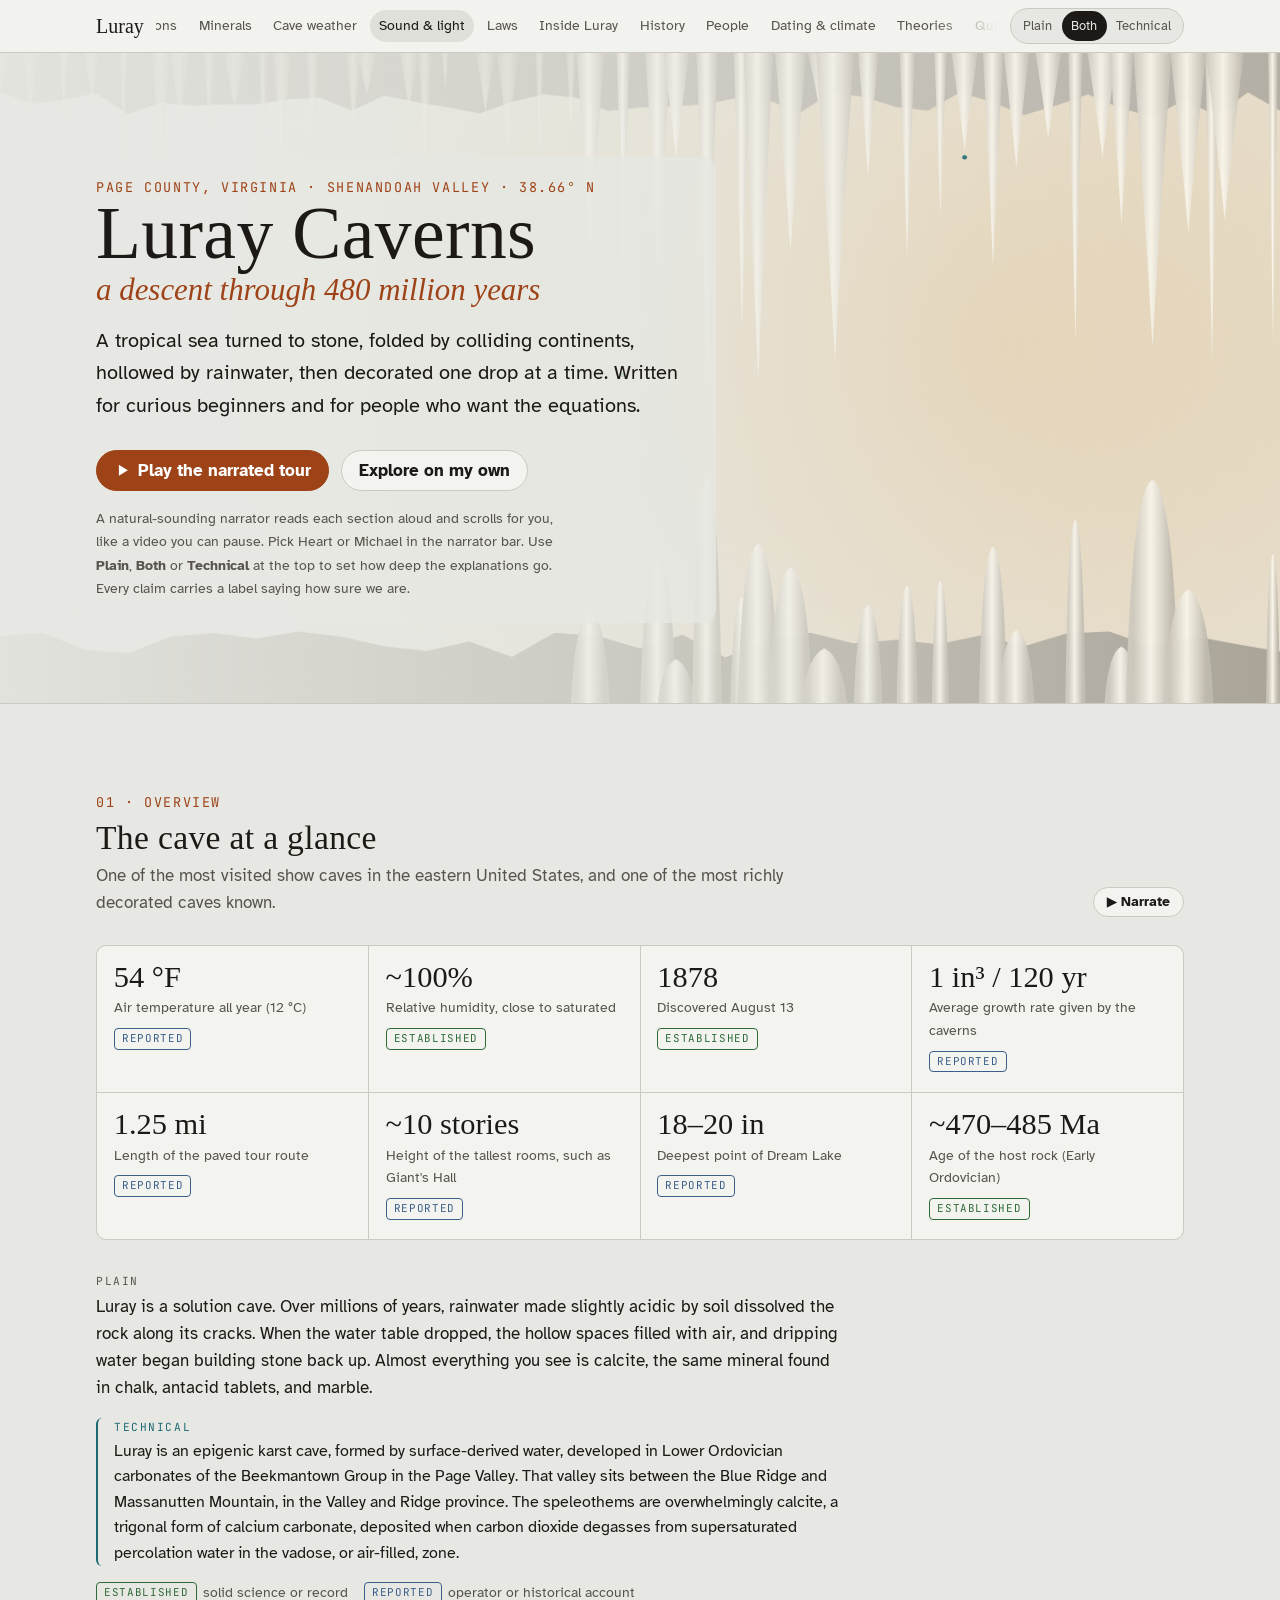
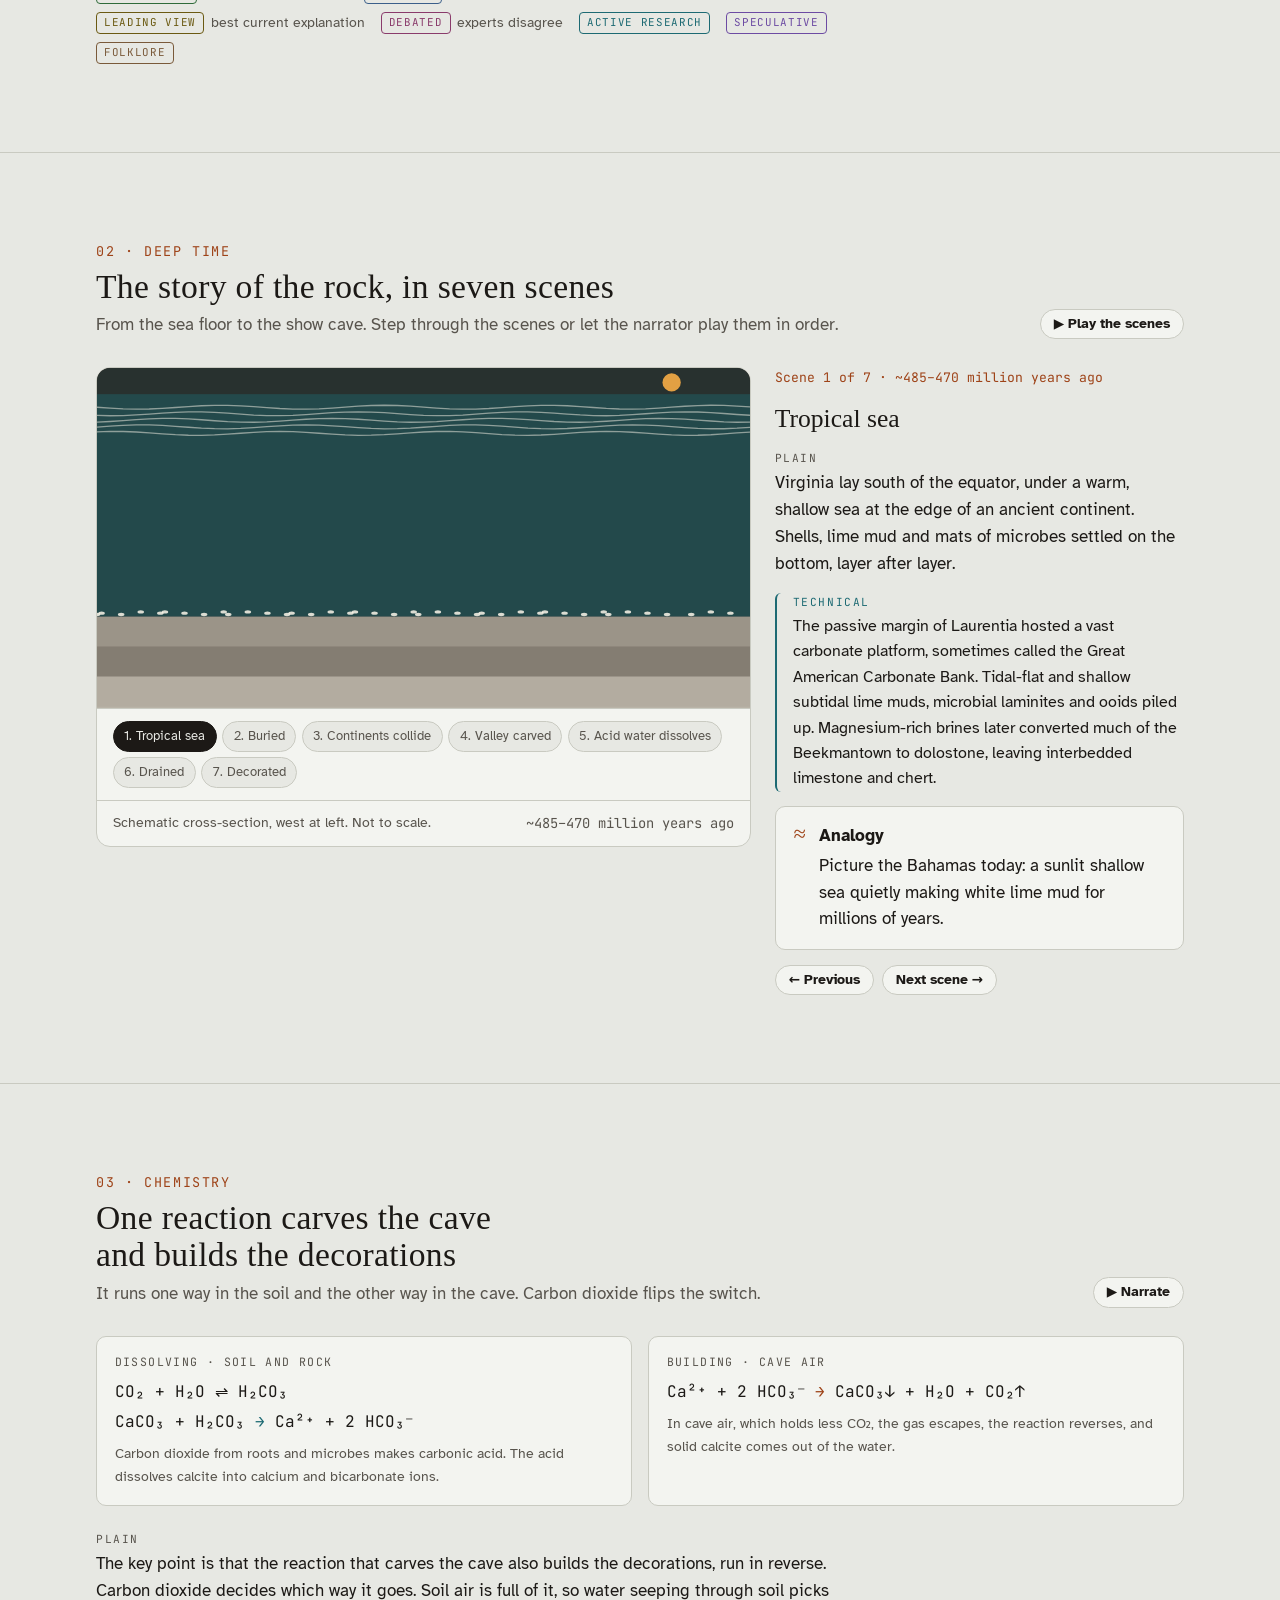
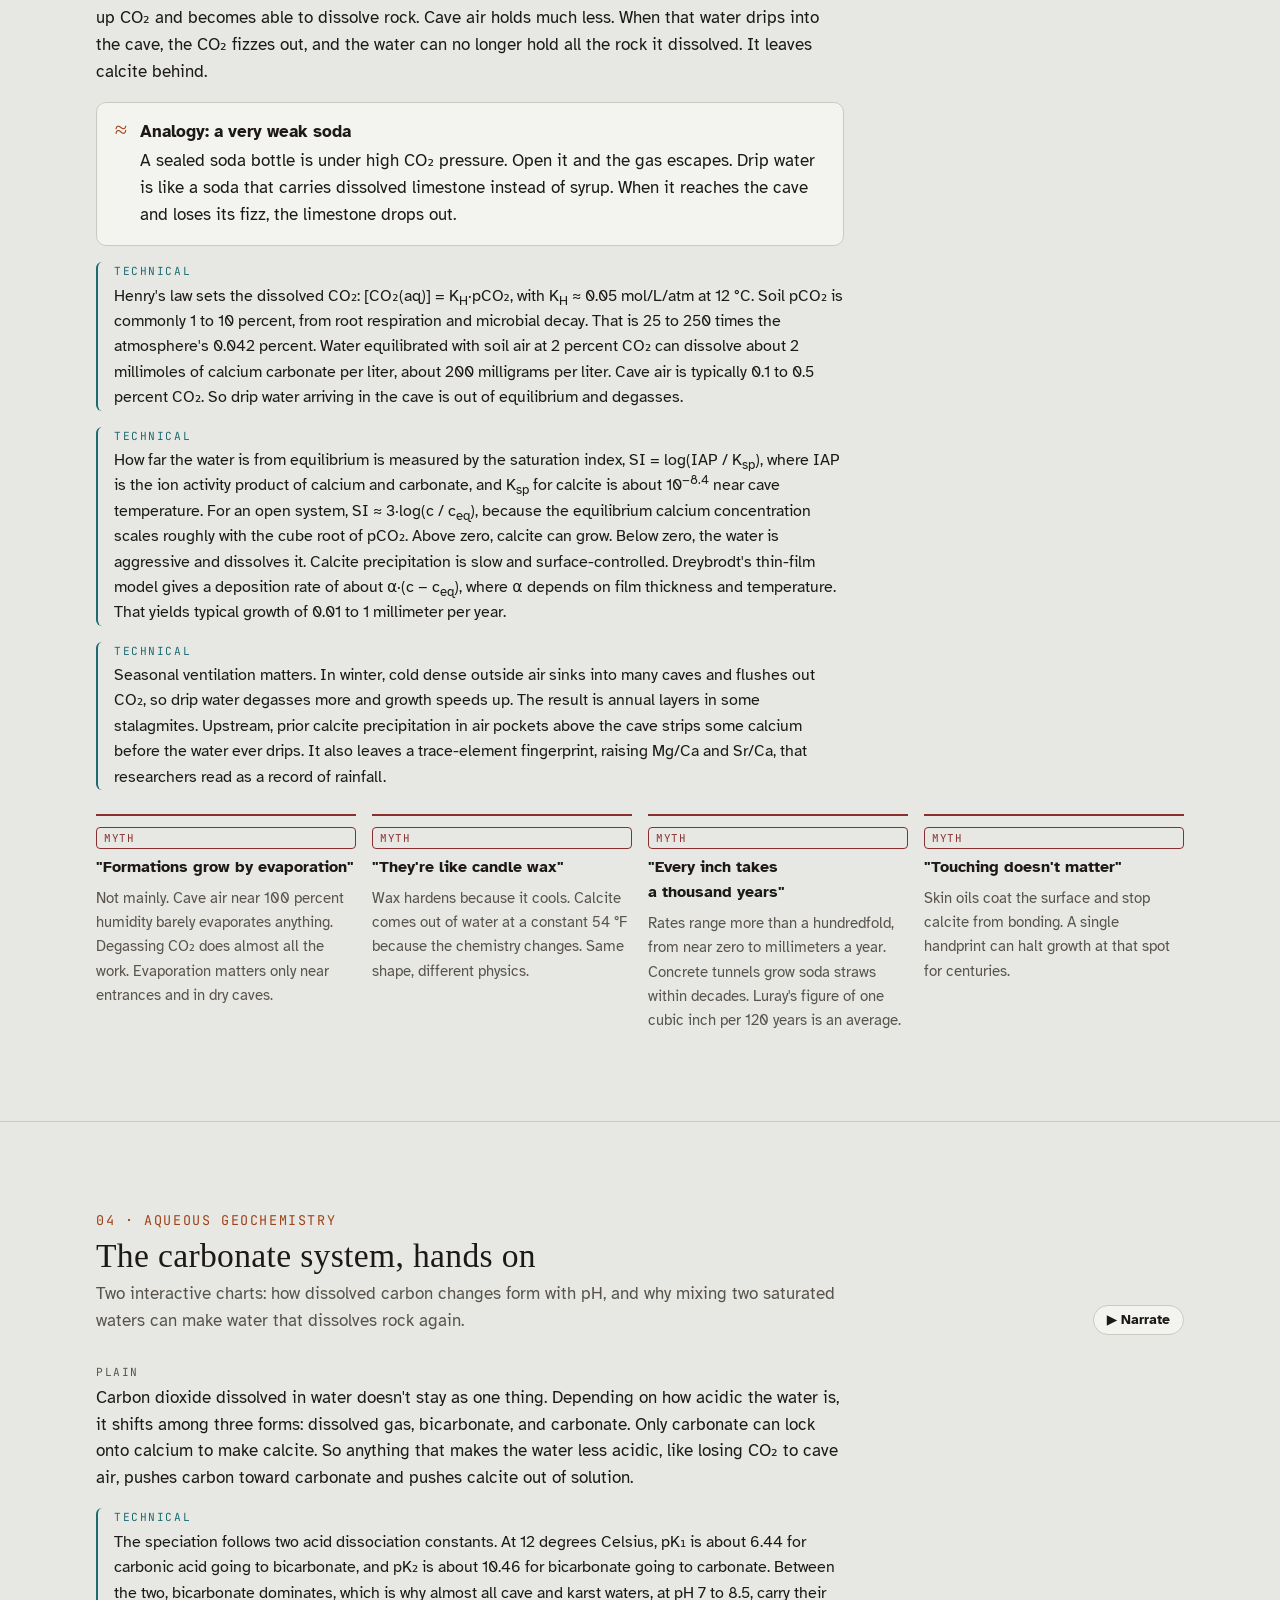
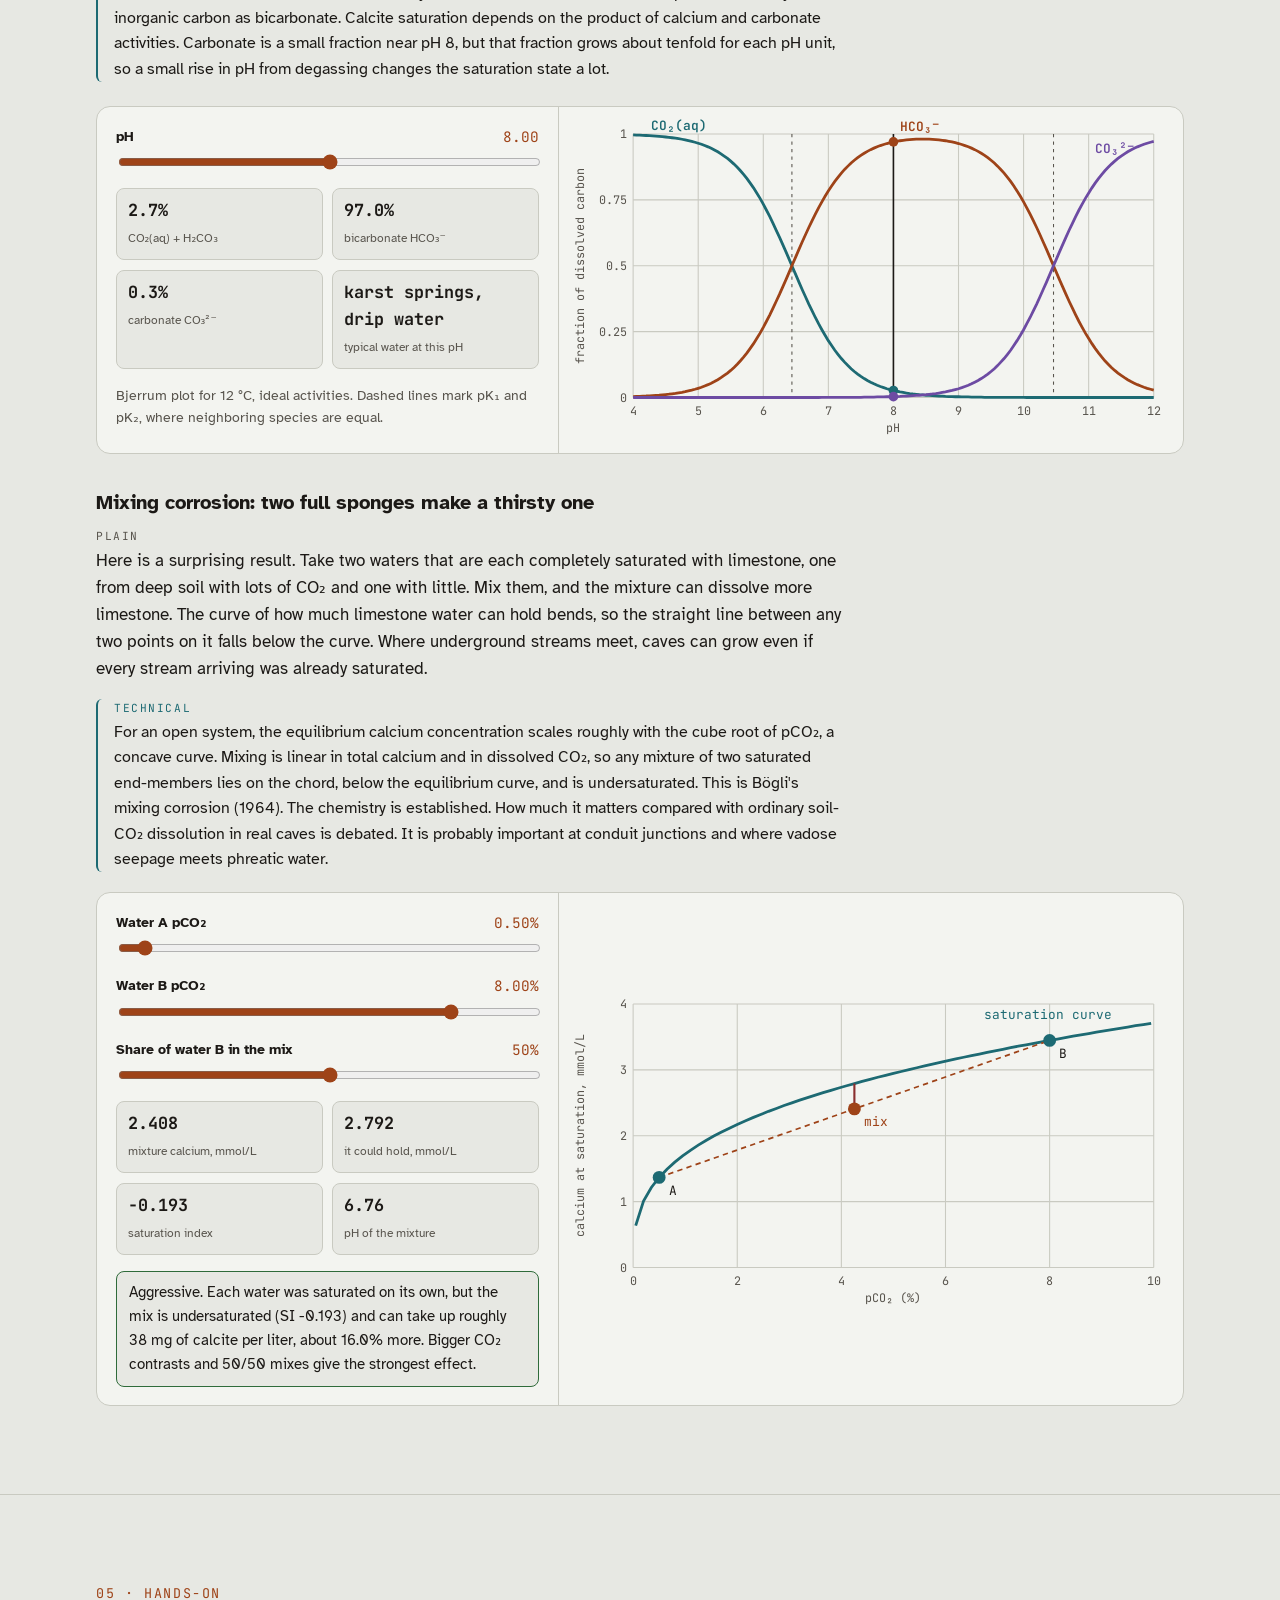
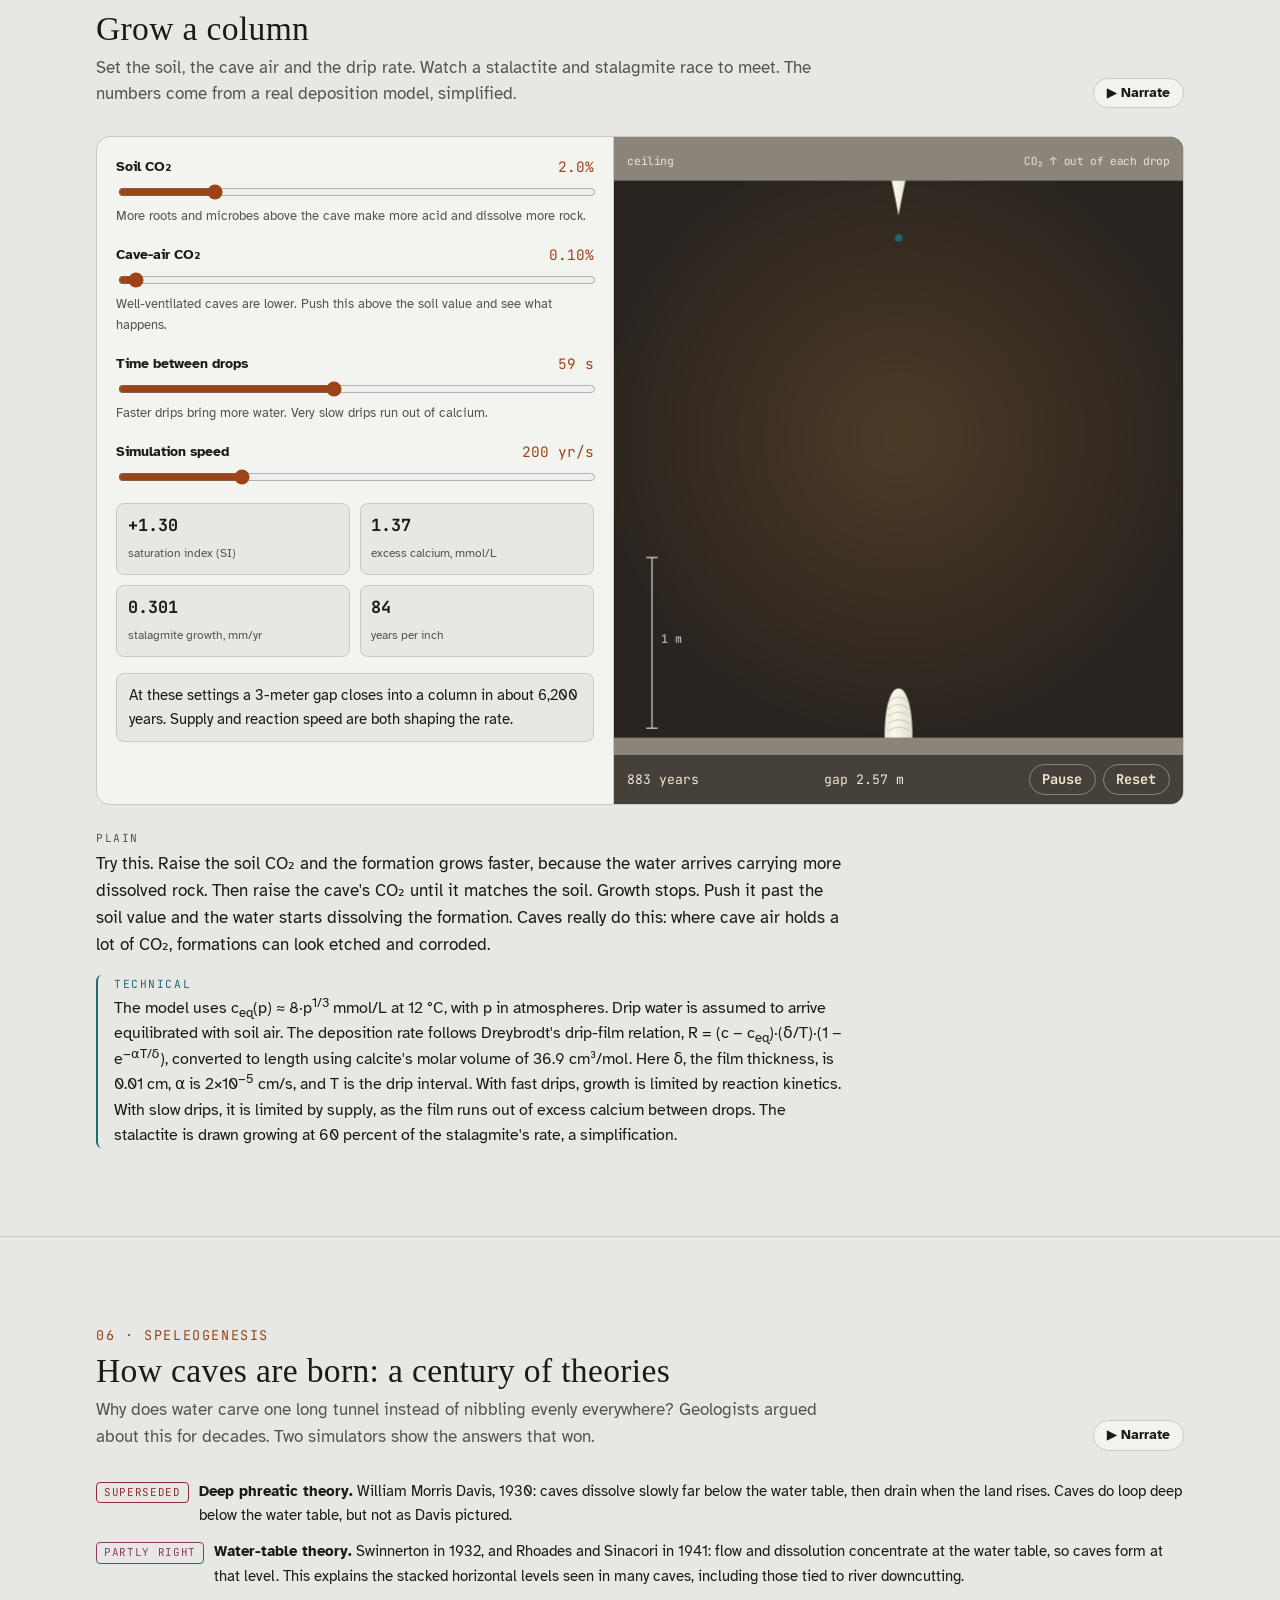
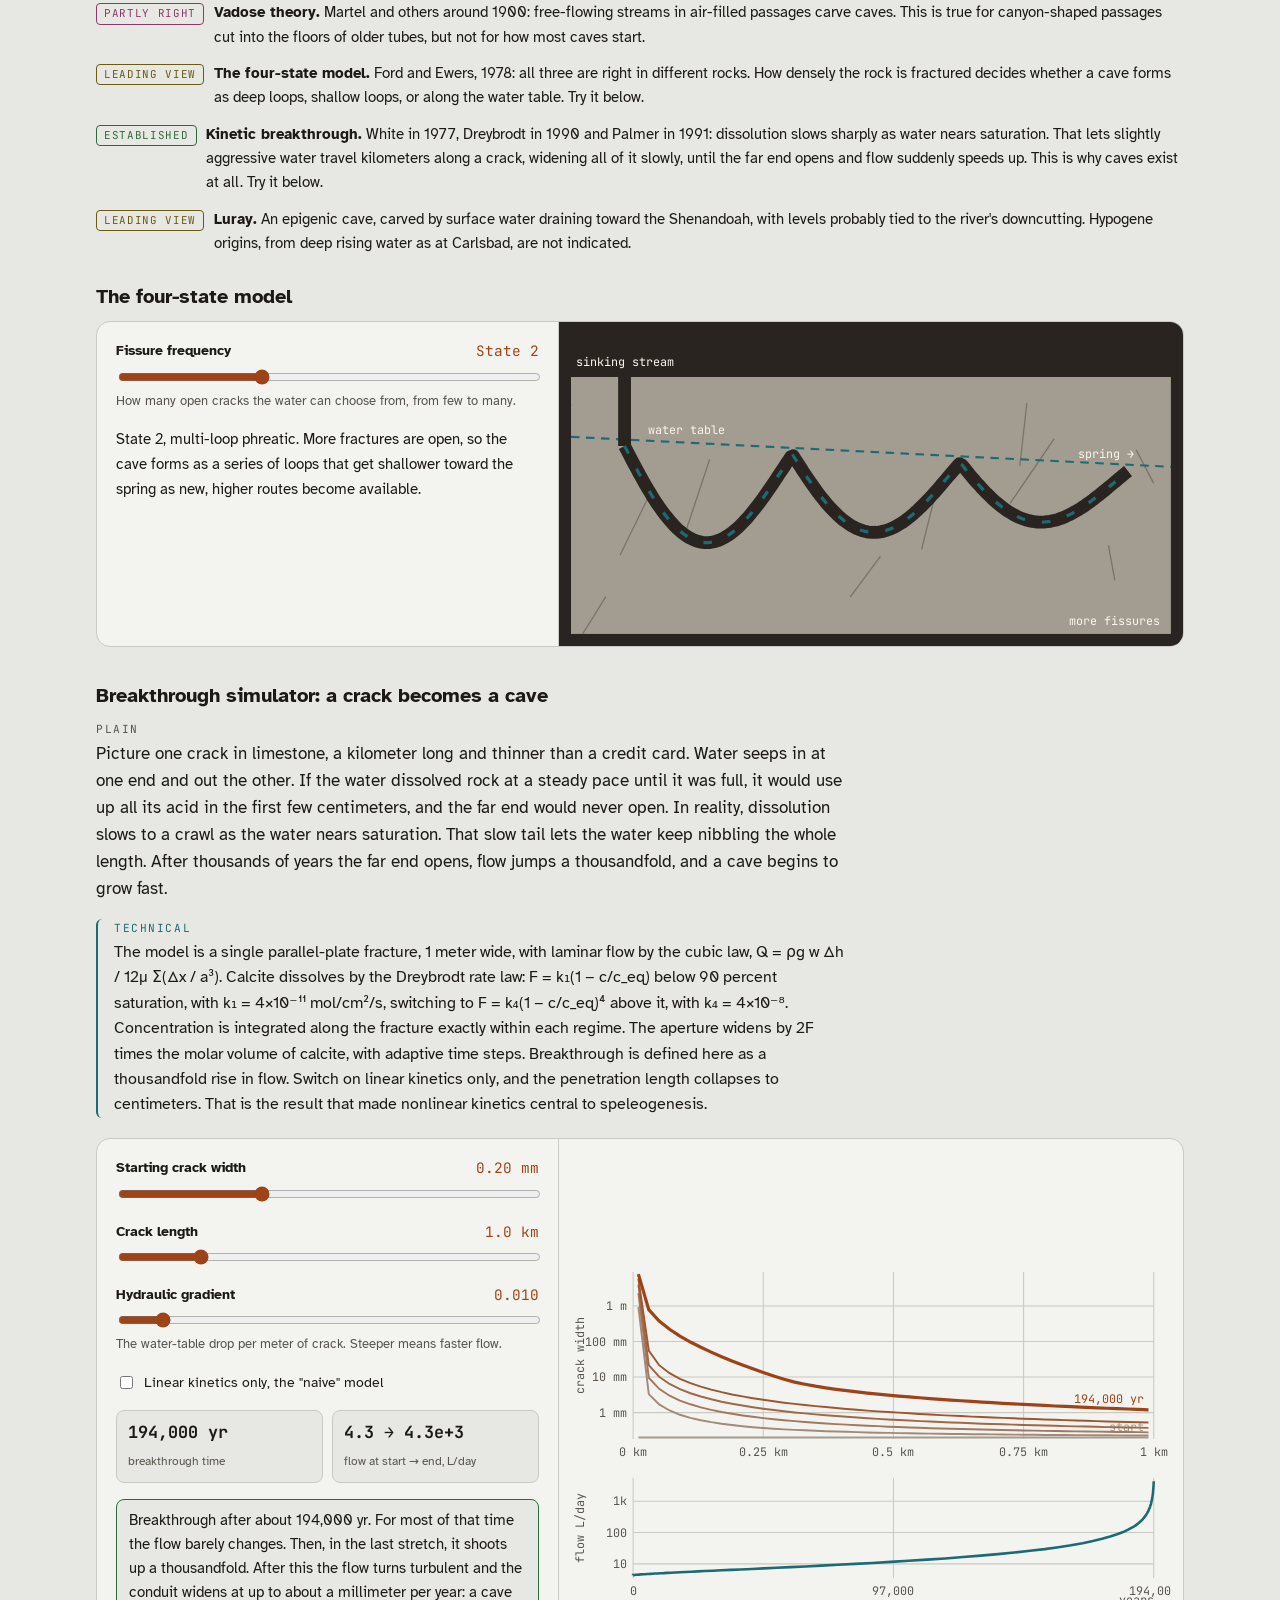
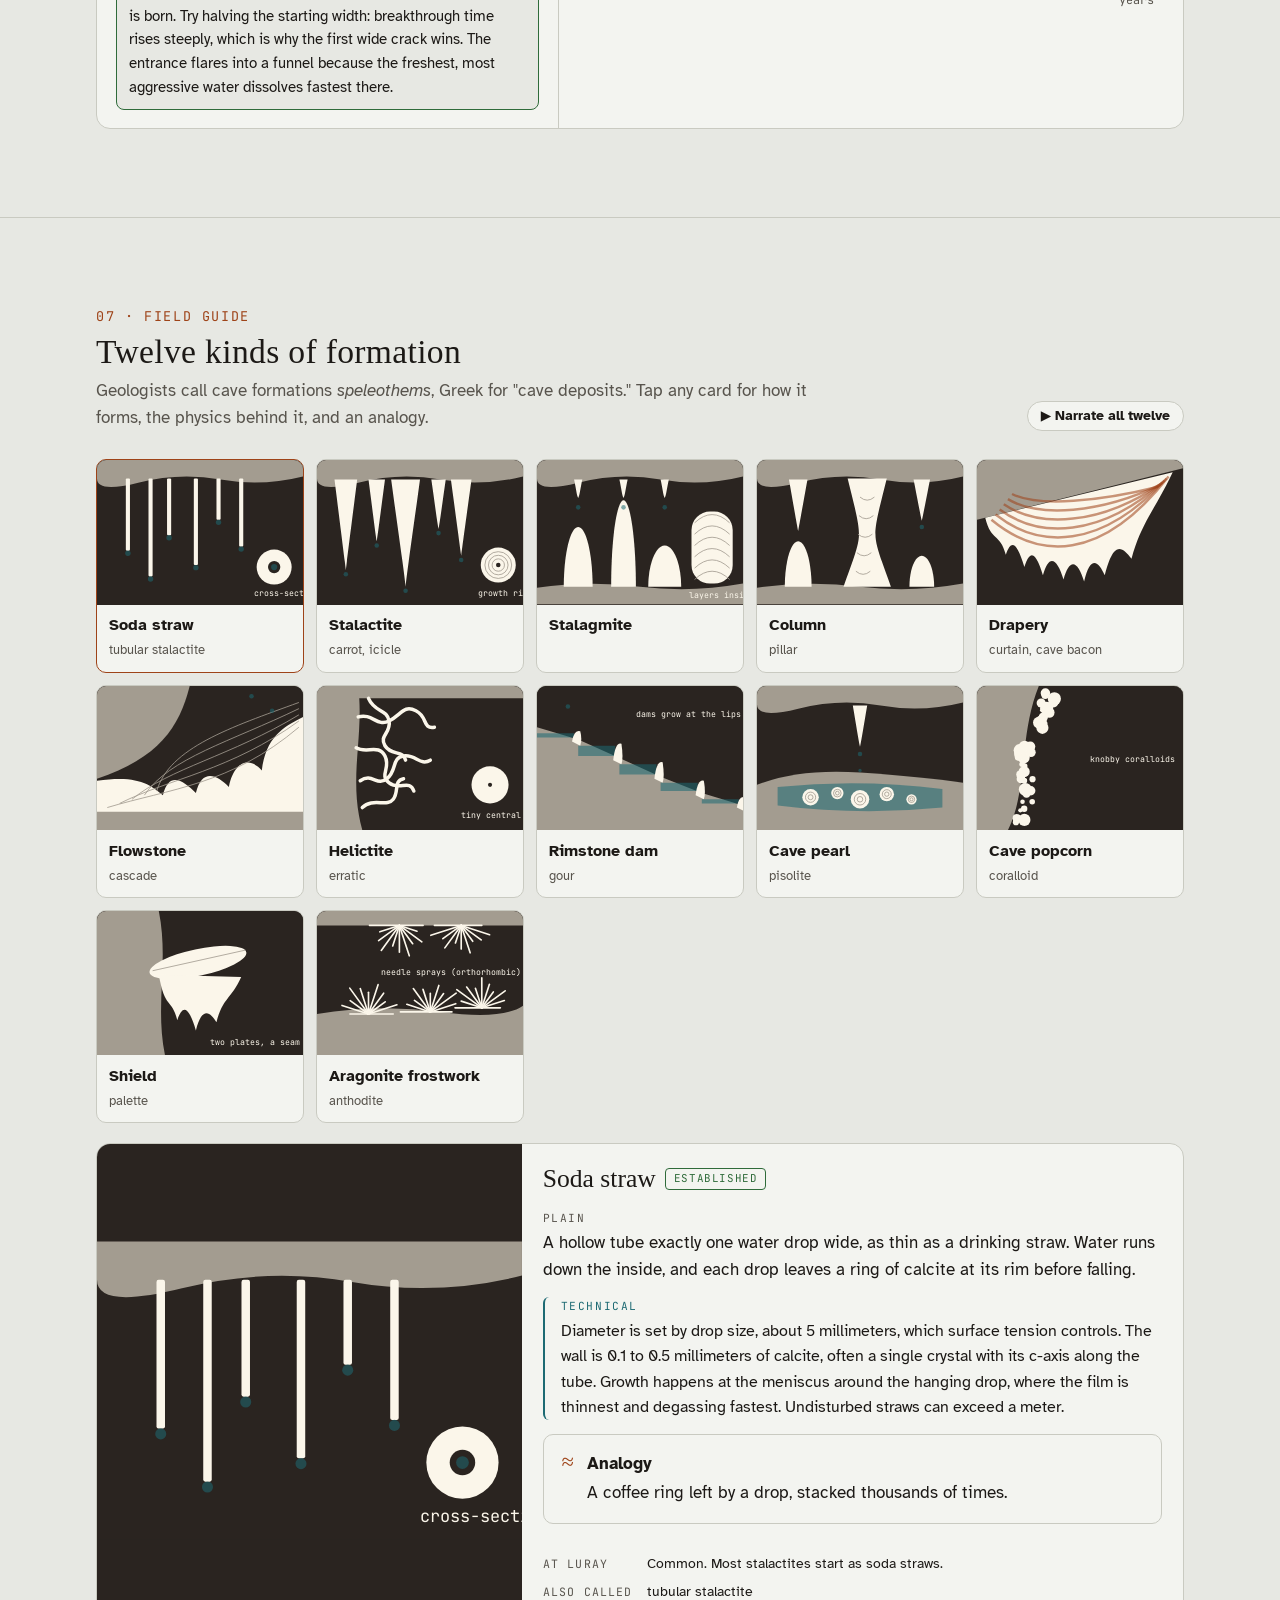
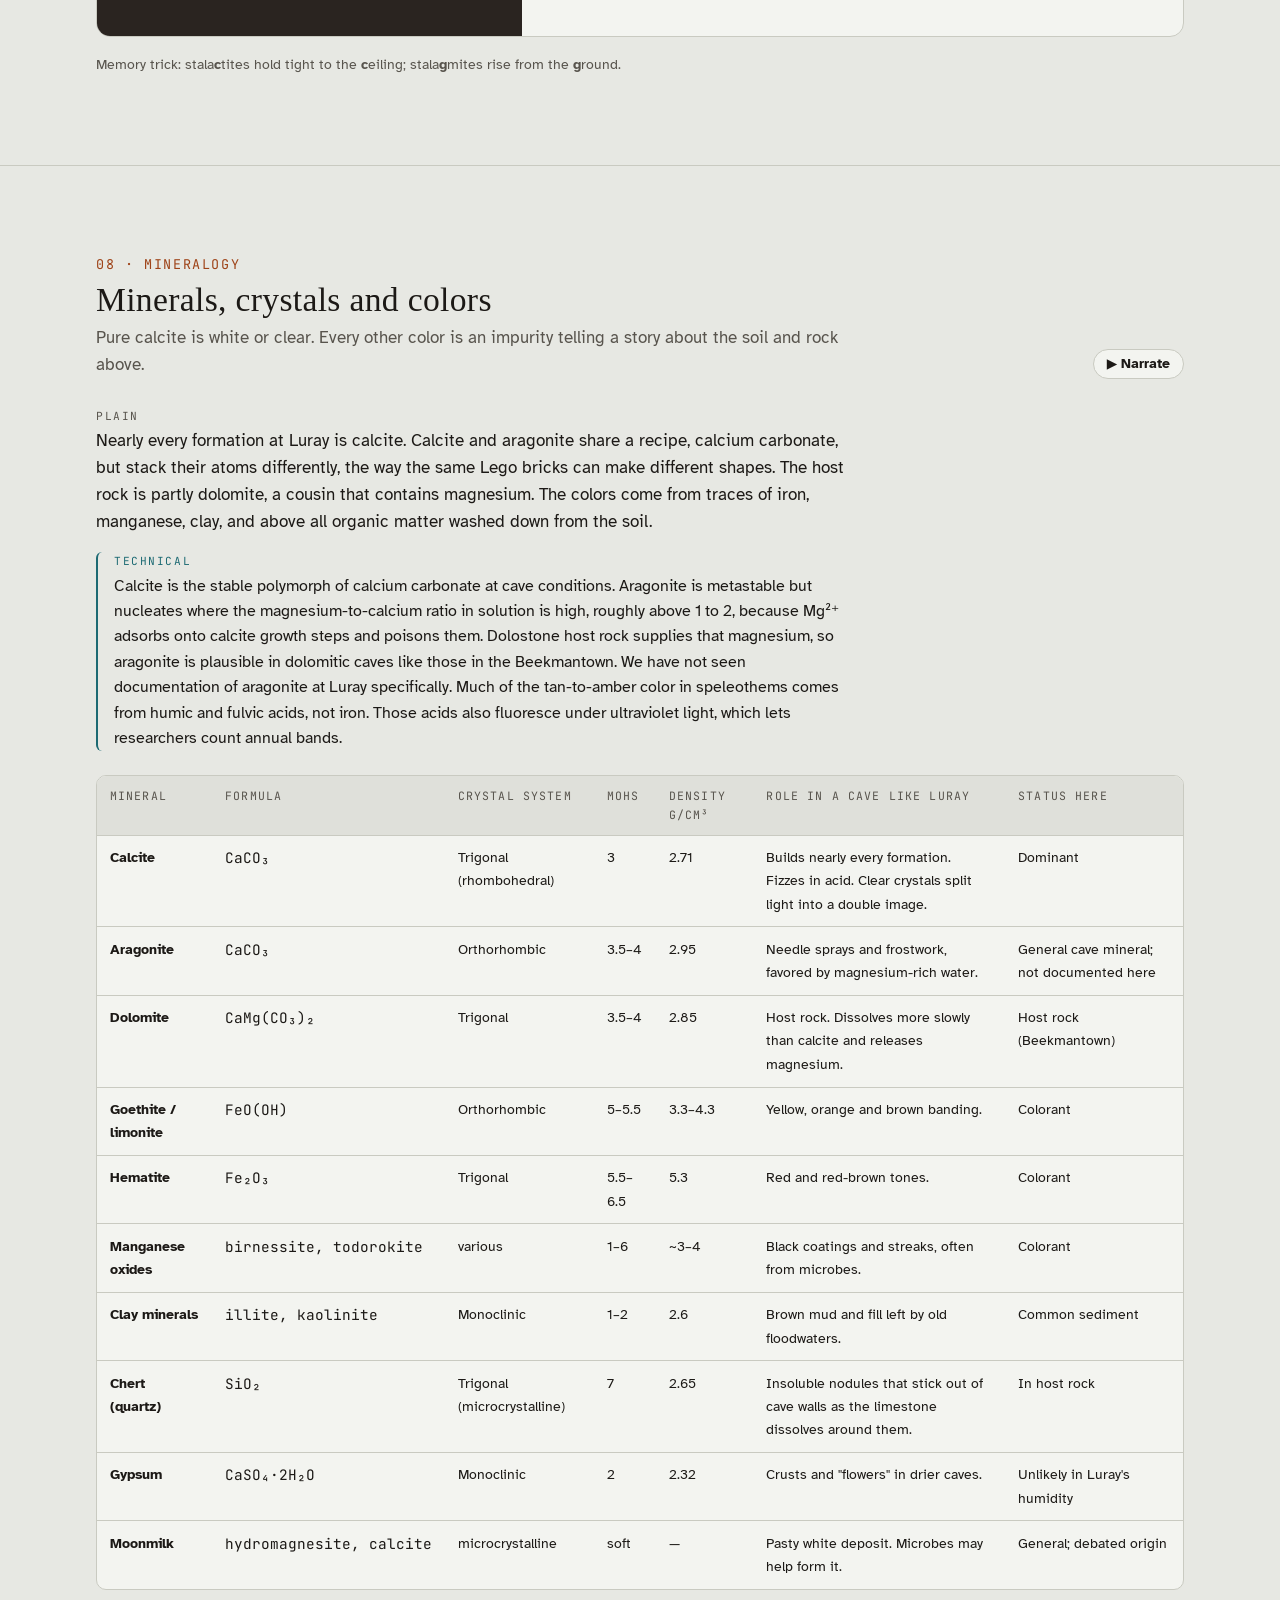
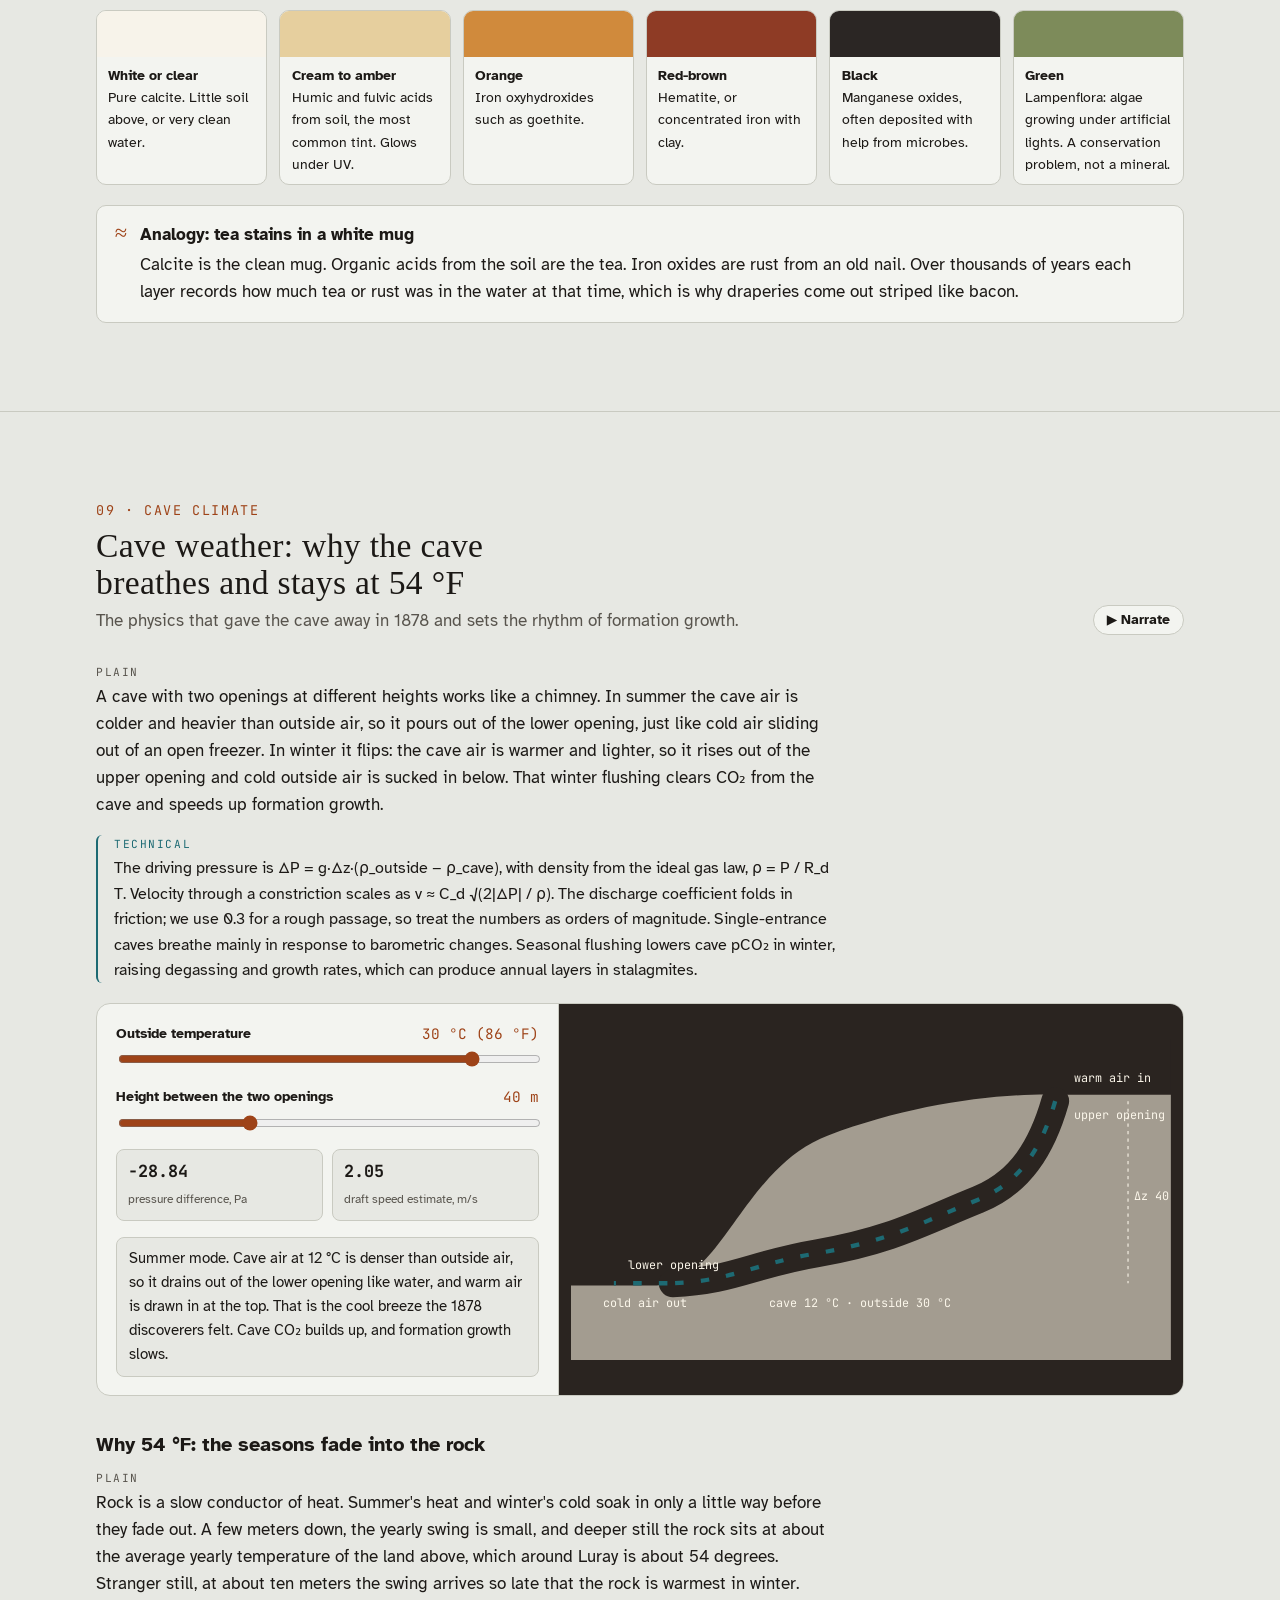
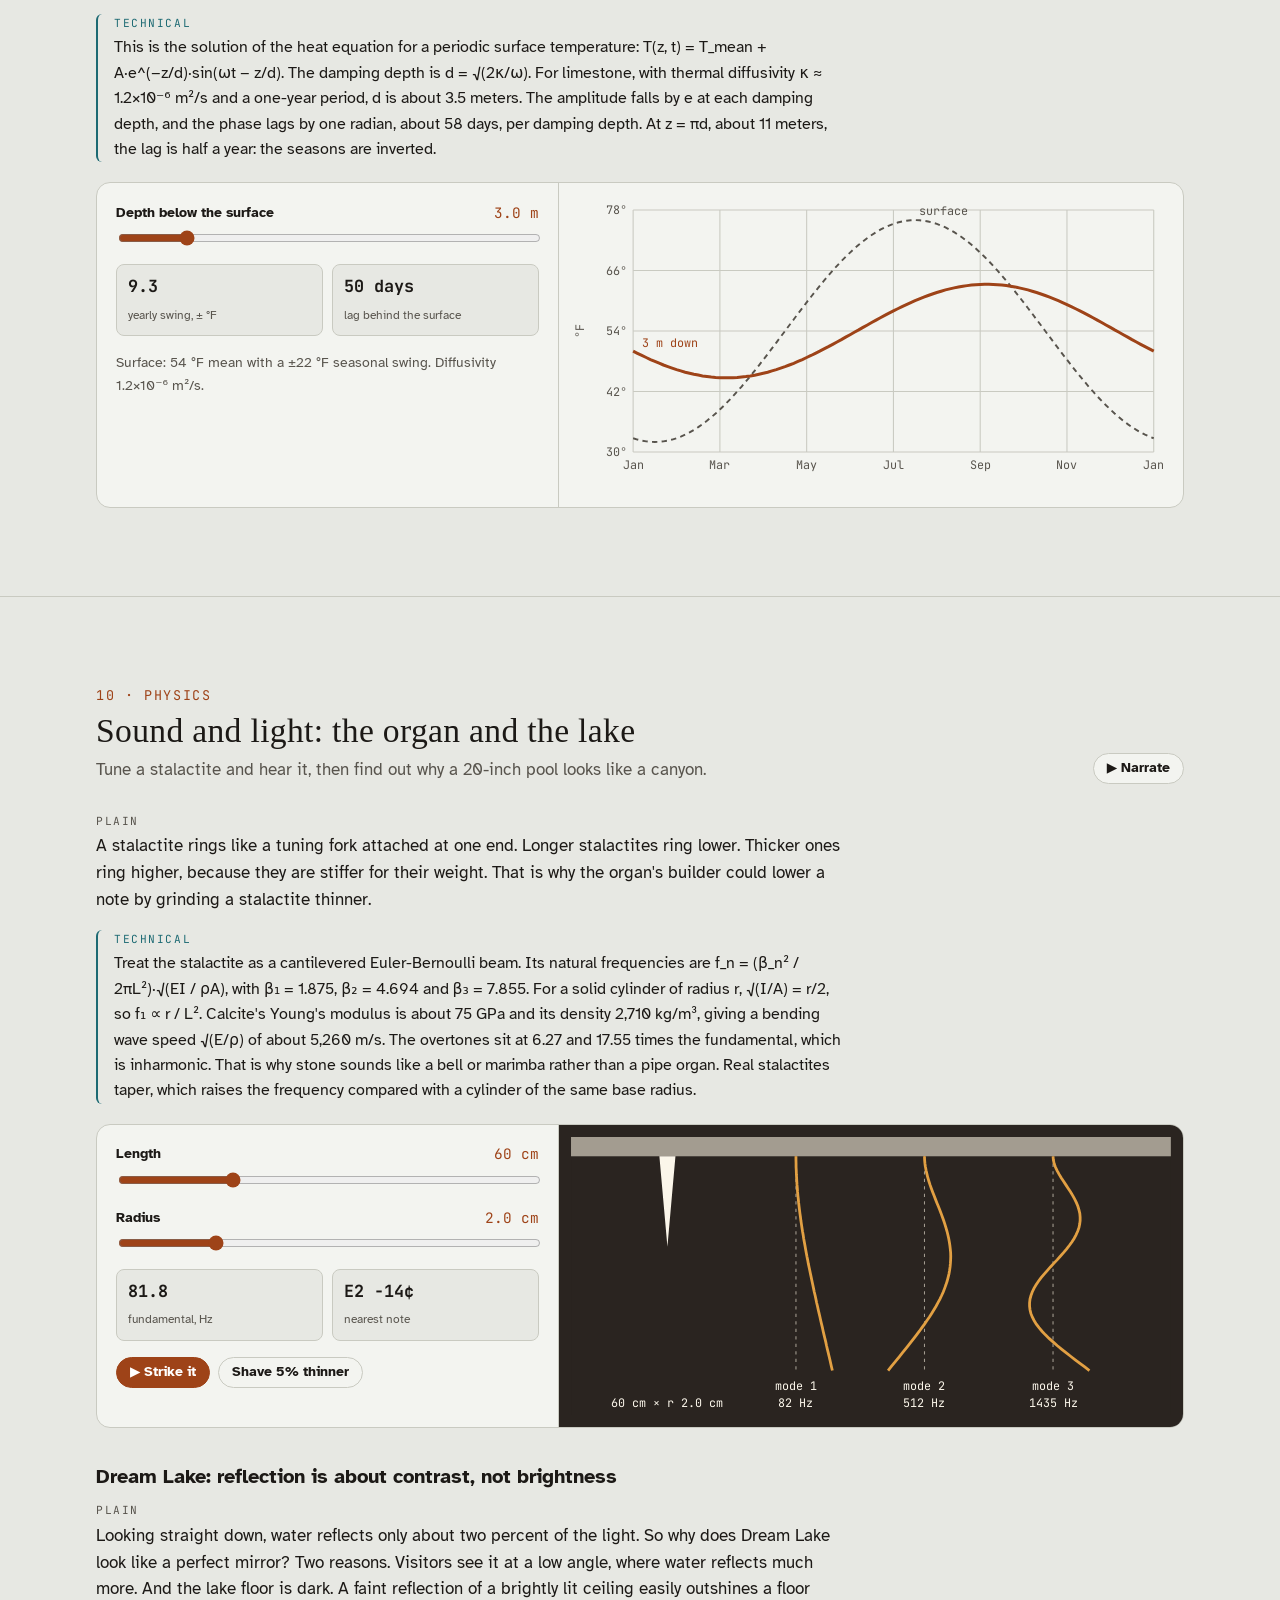
==== commit 12f5f6e2: "Luray explorer: add natural-voice narration (Heart) Pre-generated narration for every narrated passa" ====
--- a/luray/index.html
+++ b/luray/index.html
@@ -1251,7 +1251,7 @@
   ['Kim & O\'Neil, "Equilibrium and nonequilibrium oxygen isotope effects in synthetic carbonates" (GCA, 1997)','https://doi.org/10.1016/S0016-7037(97)00169-5','Calcite–water fractionation used in the isotope thermometer.'],
   ['Kokoro-82M text-to-speech model (Apache 2.0)','https://huggingface.co/hexgrad/Kokoro-82M','The natural narrator voices, generated ahead of time.']
 ];
-window.NARR={voices:{}};
+window.NARR={voices:{"heart":{"label":"Heart \u00b7 natural voice (recommended)","files":["audio/heart-glance.mp4","audio/heart-rock.mp4","audio/heart-chem.mp4","audio/heart-equil.mp4","audio/heart-lab.mp4","audio/heart-speleo.mp4","audio/heart-guide.mp4","audio/heart-minerals.mp4","audio/heart-air.mp4","audio/heart-physics.mp4","audio/heart-laws.mp4","audio/heart-inside.mp4","audio/heart-history.mp4","audio/heart-people.mp4","audio/heart-clocks.mp4","audio/heart-theories.mp4"],"clips":{"842a7b27":[0,0.15,1.277],"3f3d725f":[0,1.987,20.263],"75e797a6":[0,22.81,28.832],"64b69ac1":[1,0.15,2.237],"5846d328":[1,2.947,17.432],"79bf564b":[1,20.939,12.909],"bc83d6dc":[1,34.409,15.576],"0e8b159e":[1,50.545,17.524],"3d4a4b0e":[1,68.629,17.112],"a1999e5e":[1,86.301,14.147],"ec3ce632":[1,101.007,20.005],"60749a66":[1,121.573,37.868],"1cdb6bcc":[1,160.001,33.36],"952475c5":[1,193.921,35.528],"6c0af53c":[1,230.009,38.003],"c34993a9":[1,268.571,43.705],"061e1b84":[1,312.837,38.137],"4e17b148":[1,351.534,49.812],"3ee24a84":[1,401.906,26.783],"0c58ff9e":[1,429.249,23.981],"c63129b7":[1,453.79,26.512],"a5a89d5c":[1,480.862,24.884],"982ff124":[1,506.306,30.764],"69025e83":[1,537.63,27.607],"2e189f9d":[1,565.797,34.233],"d73327ee":[2,0.15,3.411],"dcd6bde9":[2,4.121,26.484],"07bf1b29":[2,31.165,45.903],"e93809ec":[2,77.627,54.707],"379e2dd3":[2,132.894,31.597],"f745ba8b":[3,0.15,2.003],"cbf8fe3f":[3,2.713,23.911],"d4d4511c":[3,27.183,26.029],"178a729e":[3,53.773,43.649],"41f525ac":[3,97.982,38.175],"8809cfe1":[4,0.15,1.021],"c9d1c05d":[4,1.731,23.817],"29c70871":[4,26.109,60.275],"6d1a41ef":[5,0.15,2.557],"861d2a1a":[5,3.267,13.899],"2e804d75":[5,17.726,18.741],"8c9ead74":[5,37.027,14.368],"ecc05e35":[5,51.955,14.823],"56aceee9":[5,67.338,24.323],"25d7b281":[5,92.221,14.048],"736709ec":[5,106.829,31.86],"80457bff":[5,139.249,61.712],"30c30059":[6,0.15,5.124],"7fc2fb97":[6,5.834,16.017],"60c3376b":[6,22.411,16.935],"08b9a2dc":[6,39.906,17.041],"b0029f48":[6,57.507,11.687],"30d0e71b":[6,69.754,17.609],"8f06e1ad":[6,87.923,10.449],"5b97dd89":[6,98.933,14.545],"71e8ed70":[6,114.038,11.296],"8514569f":[6,125.894,11.985],"dcff434d":[6,138.439,9.461],"9fe56170":[6,148.461,14.652],"2e9497b1":[6,163.673,14.609],"6135f5af":[6,178.842,38.095],"9c76c158":[6,217.497,33.068],"c01e6cfa":[6,251.125,41.58],"455f4bb8":[6,293.265,27.636],"9a51f722":[6,321.461,37.661],"069bf46e":[6,359.682,24.343],"a8c5354b":[6,384.585,33.636],"927d0e6c":[6,418.781,28.603],"88a58ff1":[6,447.943,26.896],"e06e9e6b":[6,475.399,22.104],"7ec648cc":[6,498.063,30.181],"dbf83b8e":[6,528.805,38.103],"6a5ba0ac":[6,567.467,27.5],"8393b9a4":[6,595.527,21.279],"ac6ead0c":[6,617.366,28.937],"c424bd69":[6,646.863,20.156],"ca5d0fc4":[6,667.579,25.048],"a3825e39":[6,693.187,18.249],"ce50bbd5":[6,711.997,24.961],"52847605":[6,737.518,23.028],"8b6148fb":[6,761.106,19.309],"5b5e8703":[6,780.975,18.129],"182f8837":[6,799.665,22.573],"27ddeca9":[6,822.798,29.748],"7175043e":[7,0.15,1.917],"b4302728":[7,2.627,23.377],"b05bec95":[7,26.565,42.1],"beb8c2e6":[8,0.15,4.456],"bd1d84d3":[8,5.166,26.001],"c5de0571":[8,31.727,24.167],"afbe3aec":[8,56.454,40.351],"72de3ded":[8,97.365,44.283],"d0673c4a":[9,0.15,2.301],"95e808a0":[9,3.011,13.628],"f3b7b892":[9,17.199,22.203],"6dc36ffc":[9,39.962,66.033],"d0cf3349":[9,106.555,39.753],"b3b4a200":[10,0.15,1.704],"7aaae20e":[10,2.414,18.185],"26ea4bca":[10,21.159,18.855],"6d45a2af":[10,40.574,17.901],"296de8f0":[10,59.035,16.764],"a563d02e":[10,76.359,15.292],"f28b4630":[10,92.211,16.337],"db8cd29f":[10,109.109,12.781],"fc6ccc36":[10,122.45,18.904],"3814b3b0":[10,141.914,17.261],"ad5c5931":[10,159.735,20.063],"6c379f64":[10,180.358,12.519],"d5e82885":[10,193.437,17.197],"abcfb435":[10,211.194,17.731],"ace9b723":[10,229.485,18.556],"f386d03a":[10,248.601,16.472],"99016676":[11,0.15,3.161],"3eff88f2":[11,3.871,22.552],"8e7b89f1":[11,26.983,12.689],"a40b9e0b":[11,40.233,13.607],"0d3a12c9":[11,54.399,16.387],"55d1571f":[11,71.346,13.457],"fd69321c":[11,85.363,14.78],"c11b6a64":[11,100.703,9.013],"1e849c38":[11,110.277,10.833],"977da332":[11,121.67,8.352],"6a474321":[11,130.582,10.193],"dd255d69":[11,141.335,11.964],"af3be7f0":[11,153.859,22.723],"2176a0c9":[11,177.142,11.623],"ae572ec4":[11,189.325,40.413],"5ba6bae5":[11,230.298,23.967],"b6f558b4":[11,254.825,28.624],"15df2503":[11,284.009,37.612],"8aabb465":[11,322.181,22.36],"cba4c9e7":[11,345.101,23.768],"9fd87c1e":[11,369.429,15.036],"98d777aa":[11,385.025,20.831],"0b5f3fcd":[11,406.415,16.188],"b441dc40":[11,423.163,24.656],"484833dd":[11,448.379,19.096],"acef69ea":[11,468.035,56.533],"08e4e178":[11,525.129,21.997],"455434f1":[11,547.686,22.836],"3576f62b":[11,571.082,14.887],"ecb63c65":[11,586.529,18.307],"75f27d3a":[11,605.395,24.344],"0656c450":[11,630.299,16.992],"d7b8bdbb":[11,647.851,15.093],"6e24855f":[11,663.505,10.165],"9f21cb9f":[11,674.23,13.5],"167dbf27":[11,688.29,10.571],"b3da792b":[11,699.421,17.027],"71ed7b4f":[11,717.007,10.315],"22a79098":[11,727.882,39.575],"27af1a81":[11,768.017,14.859],"e6a4c8a3":[12,0.15,2.621],"39a81c45":[12,3.331,23.648],"81f8d545":[12,27.539,11.68],"7cb7eb61":[12,39.779,11.473],"5f99f809":[12,51.813,8.039],"30d097db":[12,60.411,11.345],"a55c4871":[12,72.317,10.044],"6b3672d0":[12,82.921,7.883],"e3cc1905":[12,91.363,11.424],"fad65940":[12,103.347,7.036],"17c42742":[12,110.943,18.584],"e3057856":[12,130.087,14.78],"b9934143":[12,145.427,8.885],"6afc6727":[12,154.873,19.693],"13b8018a":[12,175.126,11.089],"63a3948e":[12,186.775,7.548],"2aefb873":[12,194.883,8.636],"fbe78fdc":[12,204.079,9.212],"e14b7f22":[13,0.15,1.619],"a1c89cea":[13,2.329,28.327],"cae56a40":[13,31.215,21.173],"1ce76e24":[13,52.949,26.548],"b5a7e356":[13,80.057,23.277],"8ead78a6":[13,103.894,26.663],"ca0258f3":[13,131.117,24.885],"d3ec11ec":[13,156.562,31.399],"da1f6012":[13,188.521,20.341],"36c0316f":[13,209.422,32.38],"44efafb7":[13,242.362,31.725],"6824efad":[13,274.647,33.489],"2b55a7f7":[14,0.15,2.067],"bb46201f":[14,2.777,19.623],"613b2cf3":[14,22.959,18.571],"84ff0b67":[14,42.09,24.173],"51b4fc57":[14,66.823,55.576],"20dc1a0f":[14,122.959,51.677],"7ee67263":[14,175.197,48.505],"b9b97399":[15,0.15,2.195],"c3608406":[15,2.905,38.467],"f3182fdb":[15,41.931,30.715],"9f14ddfa":[15,73.206,42.02],"405b681a":[15,115.786,26.776],"43445d76":[15,143.122,20.916],"ccc17450":[15,164.598,12.107],"ae7bfc01":[15,177.265,20.327],"c75f4c84":[15,198.151,17.724],"2deaa162":[15,216.435,15.277],"8701c561":[15,232.273,16.145],"c857275f":[15,248.978,16.593]}}}};
 /* ================= APP ================= */
 const $=s=>document.querySelector(s), $$=s=>[...document.querySelectorAll(s)];
 const RM = matchMedia('(prefers-reduced-motion: reduce)').matches;
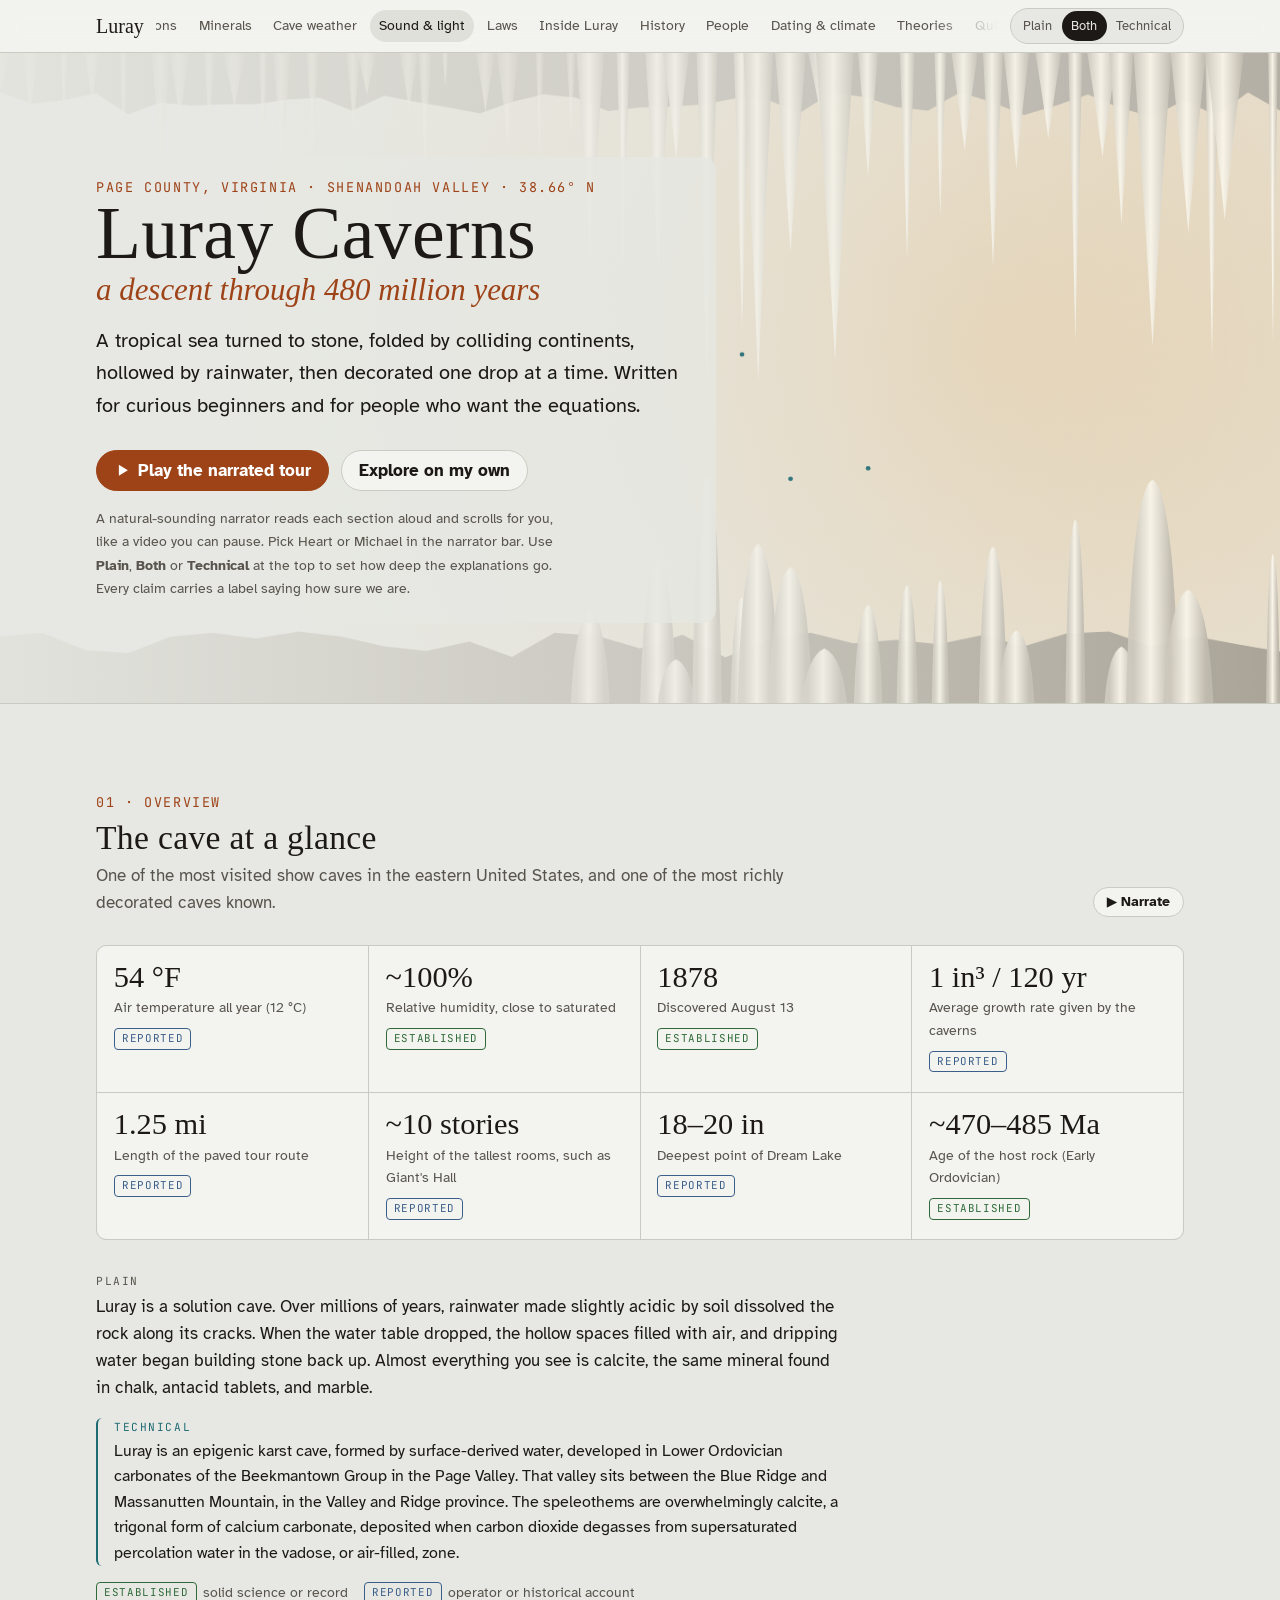
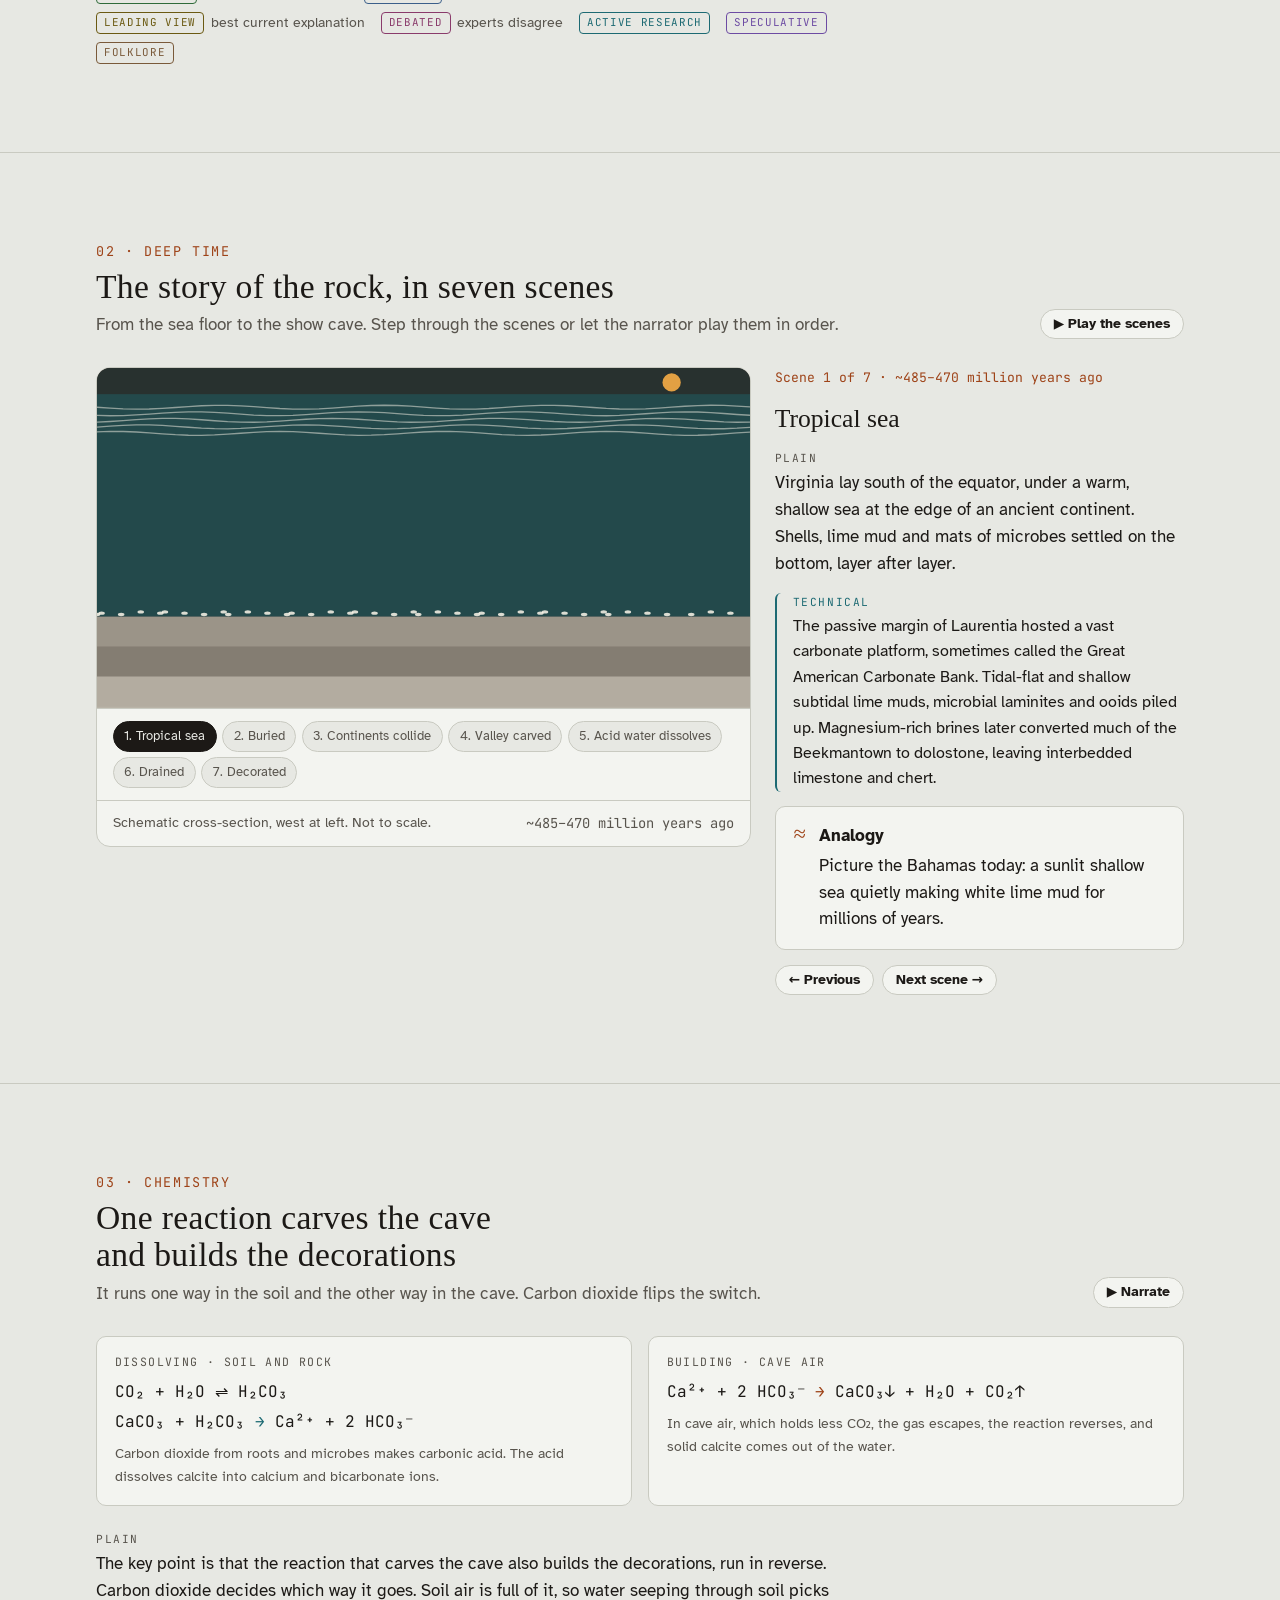
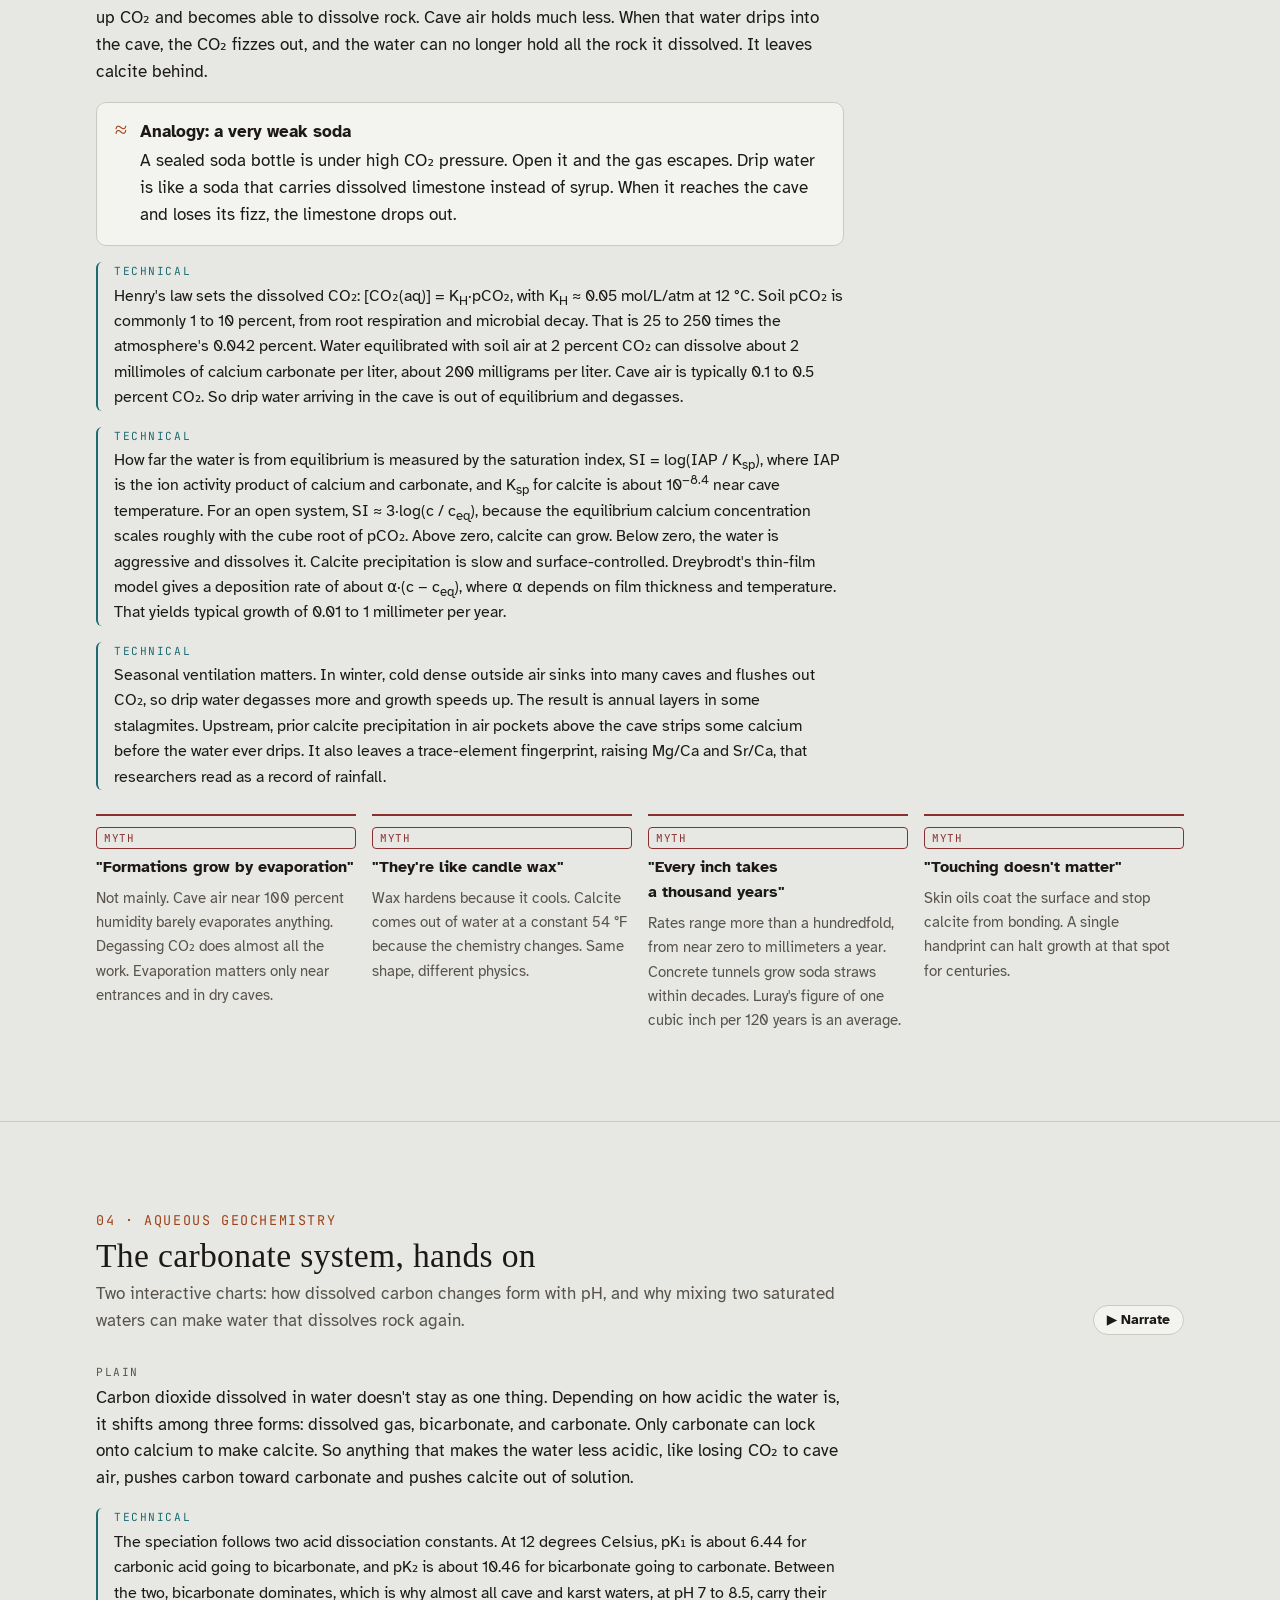
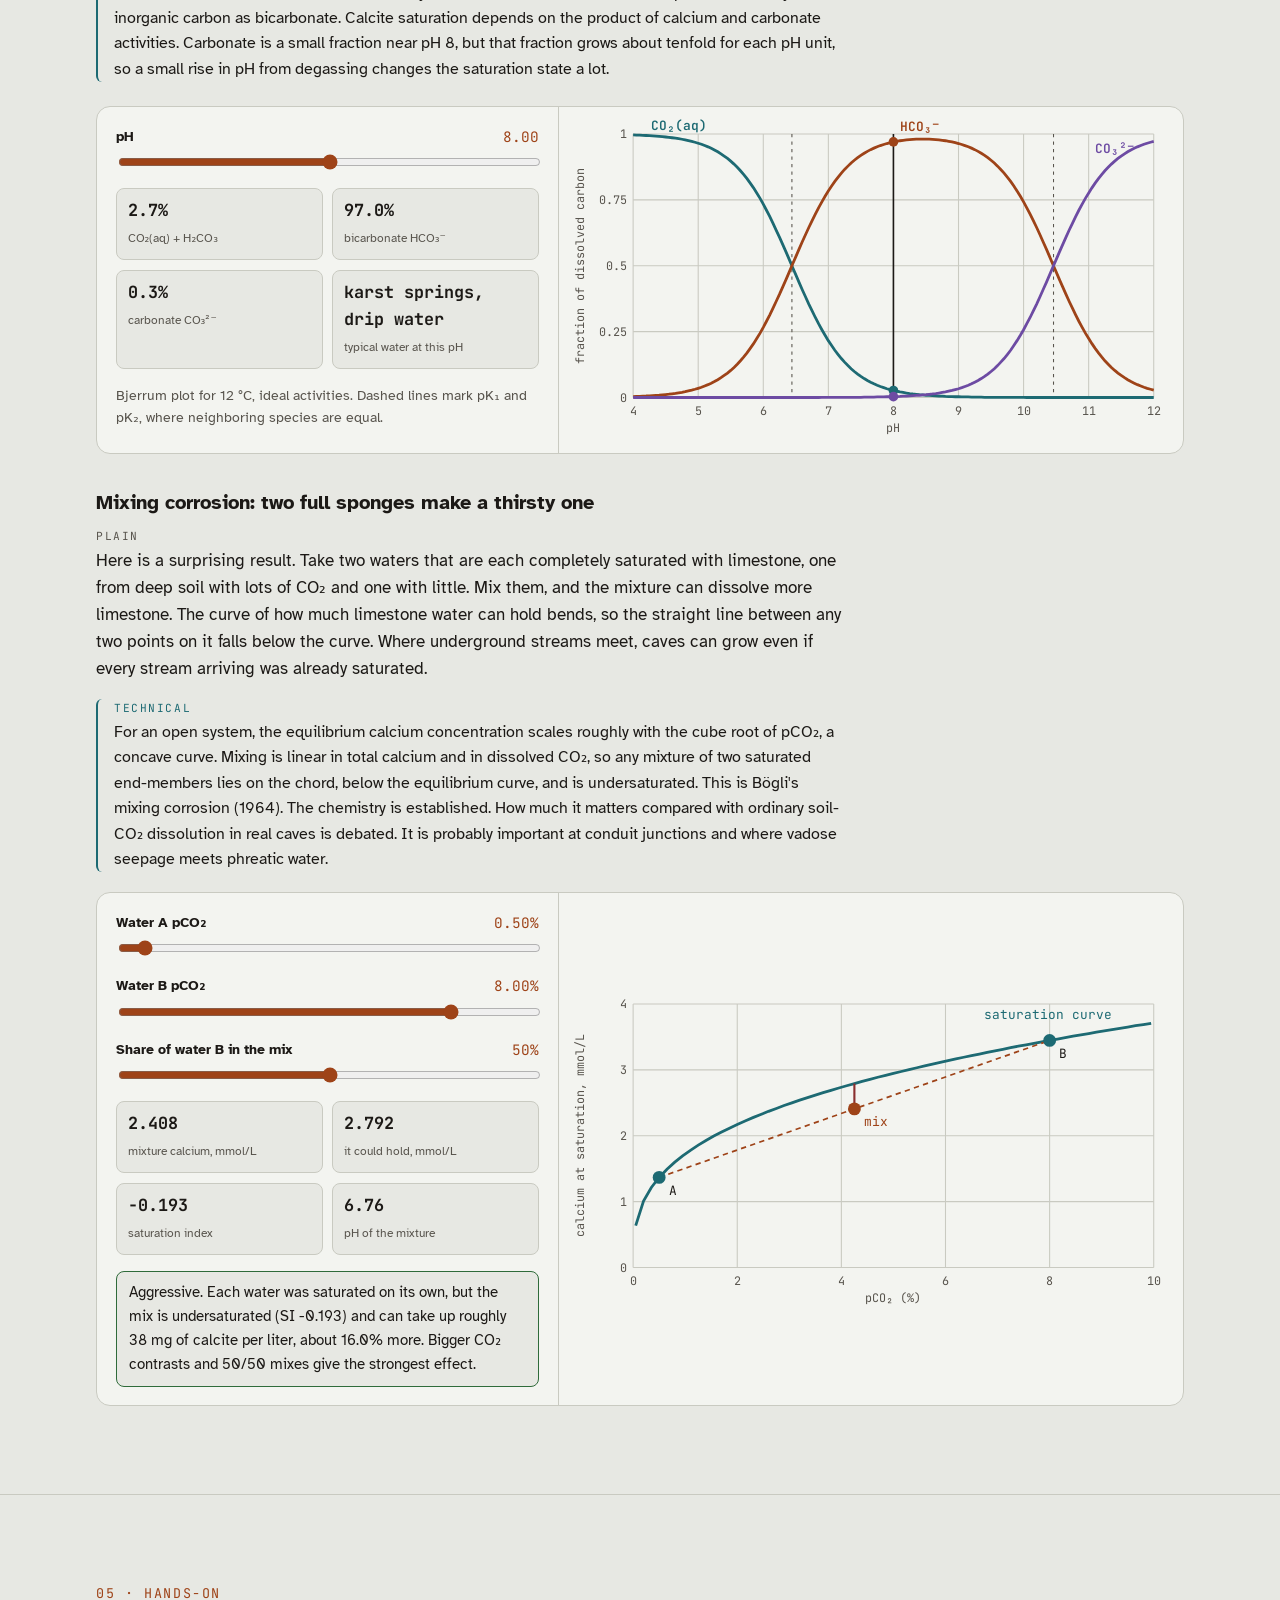
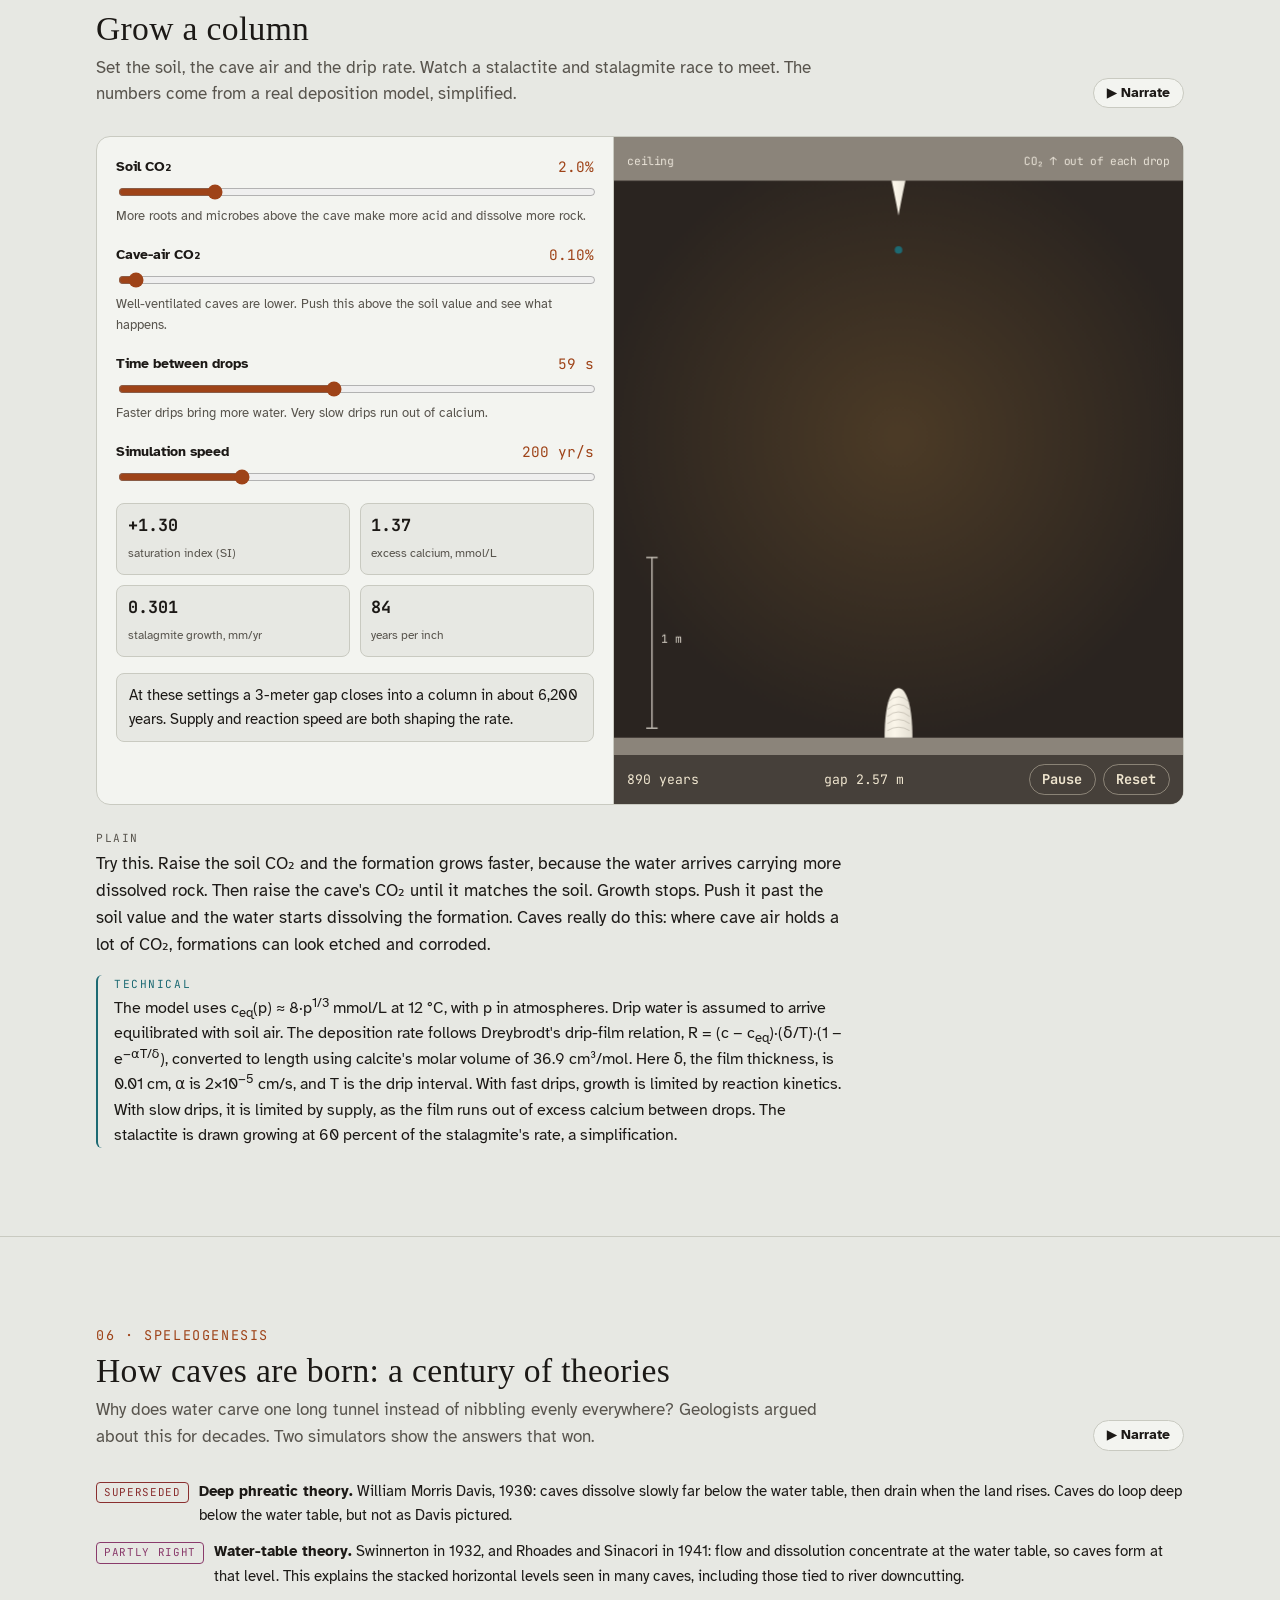
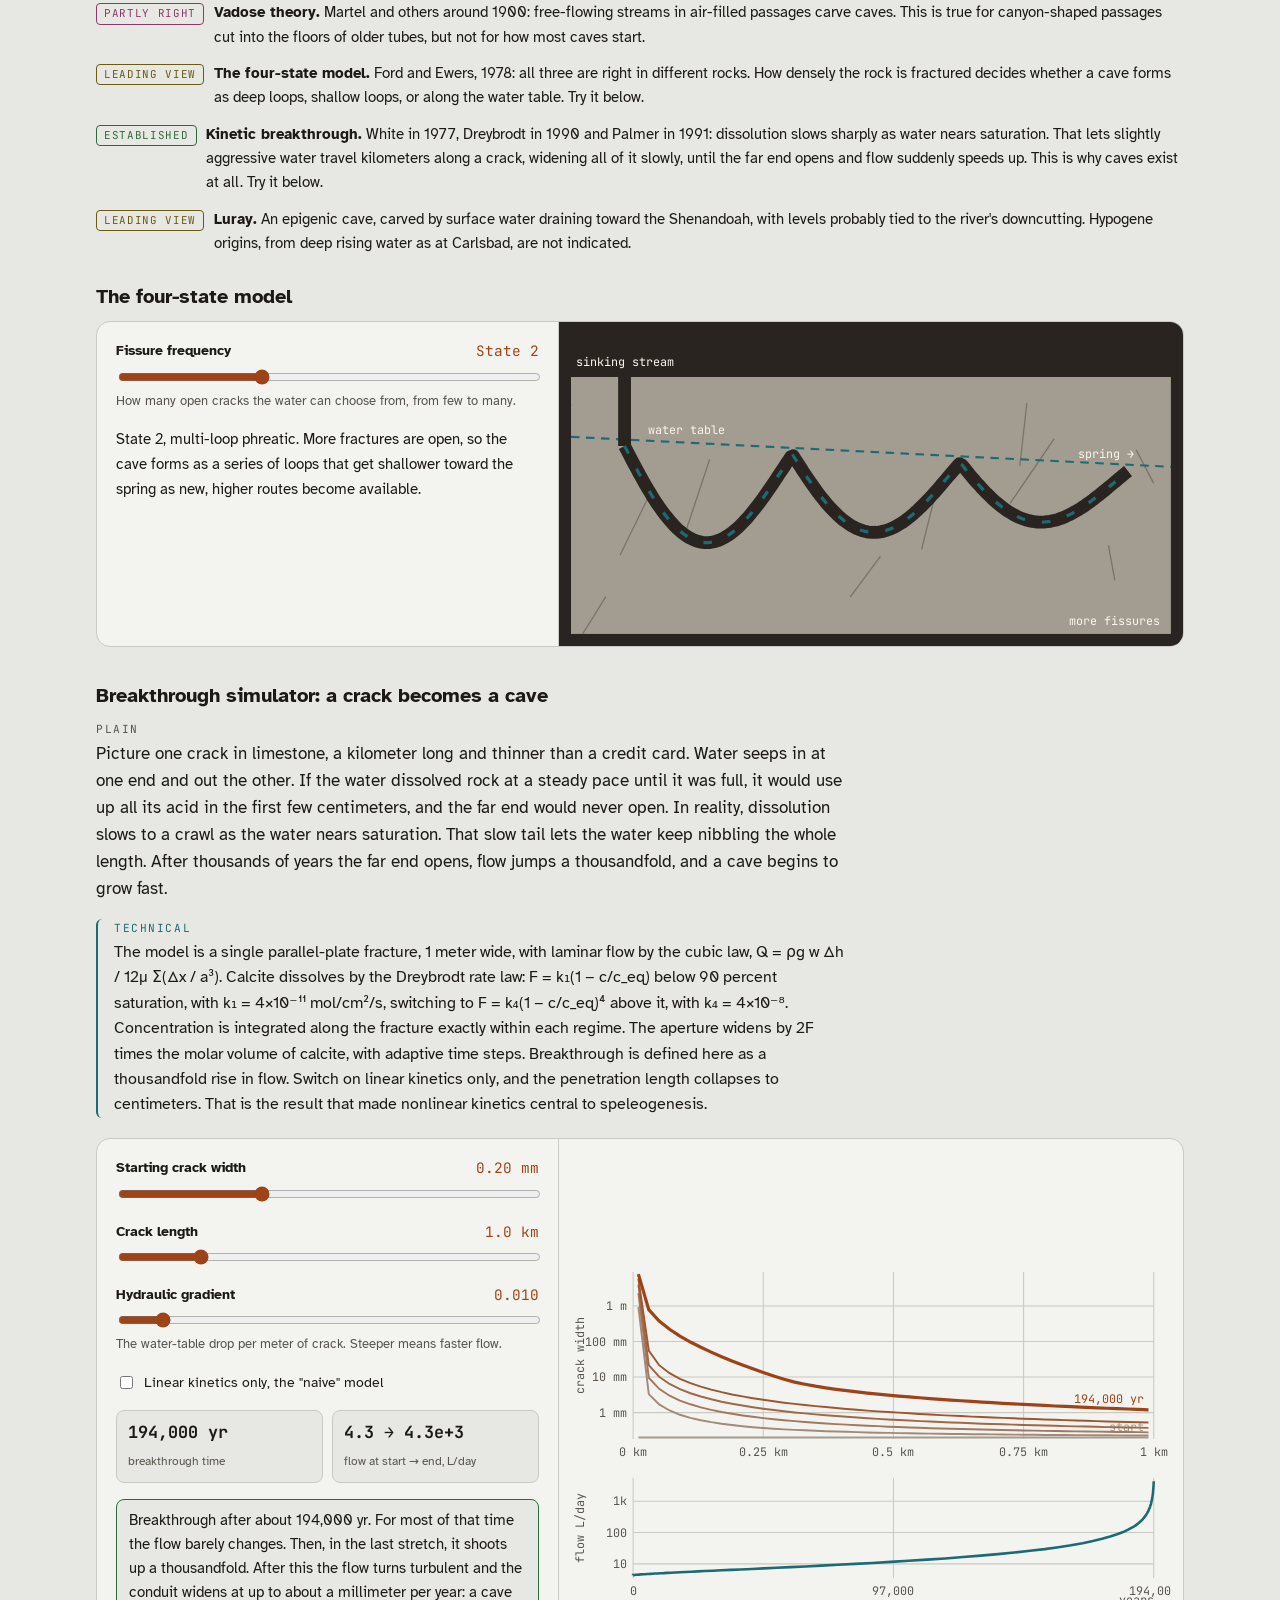
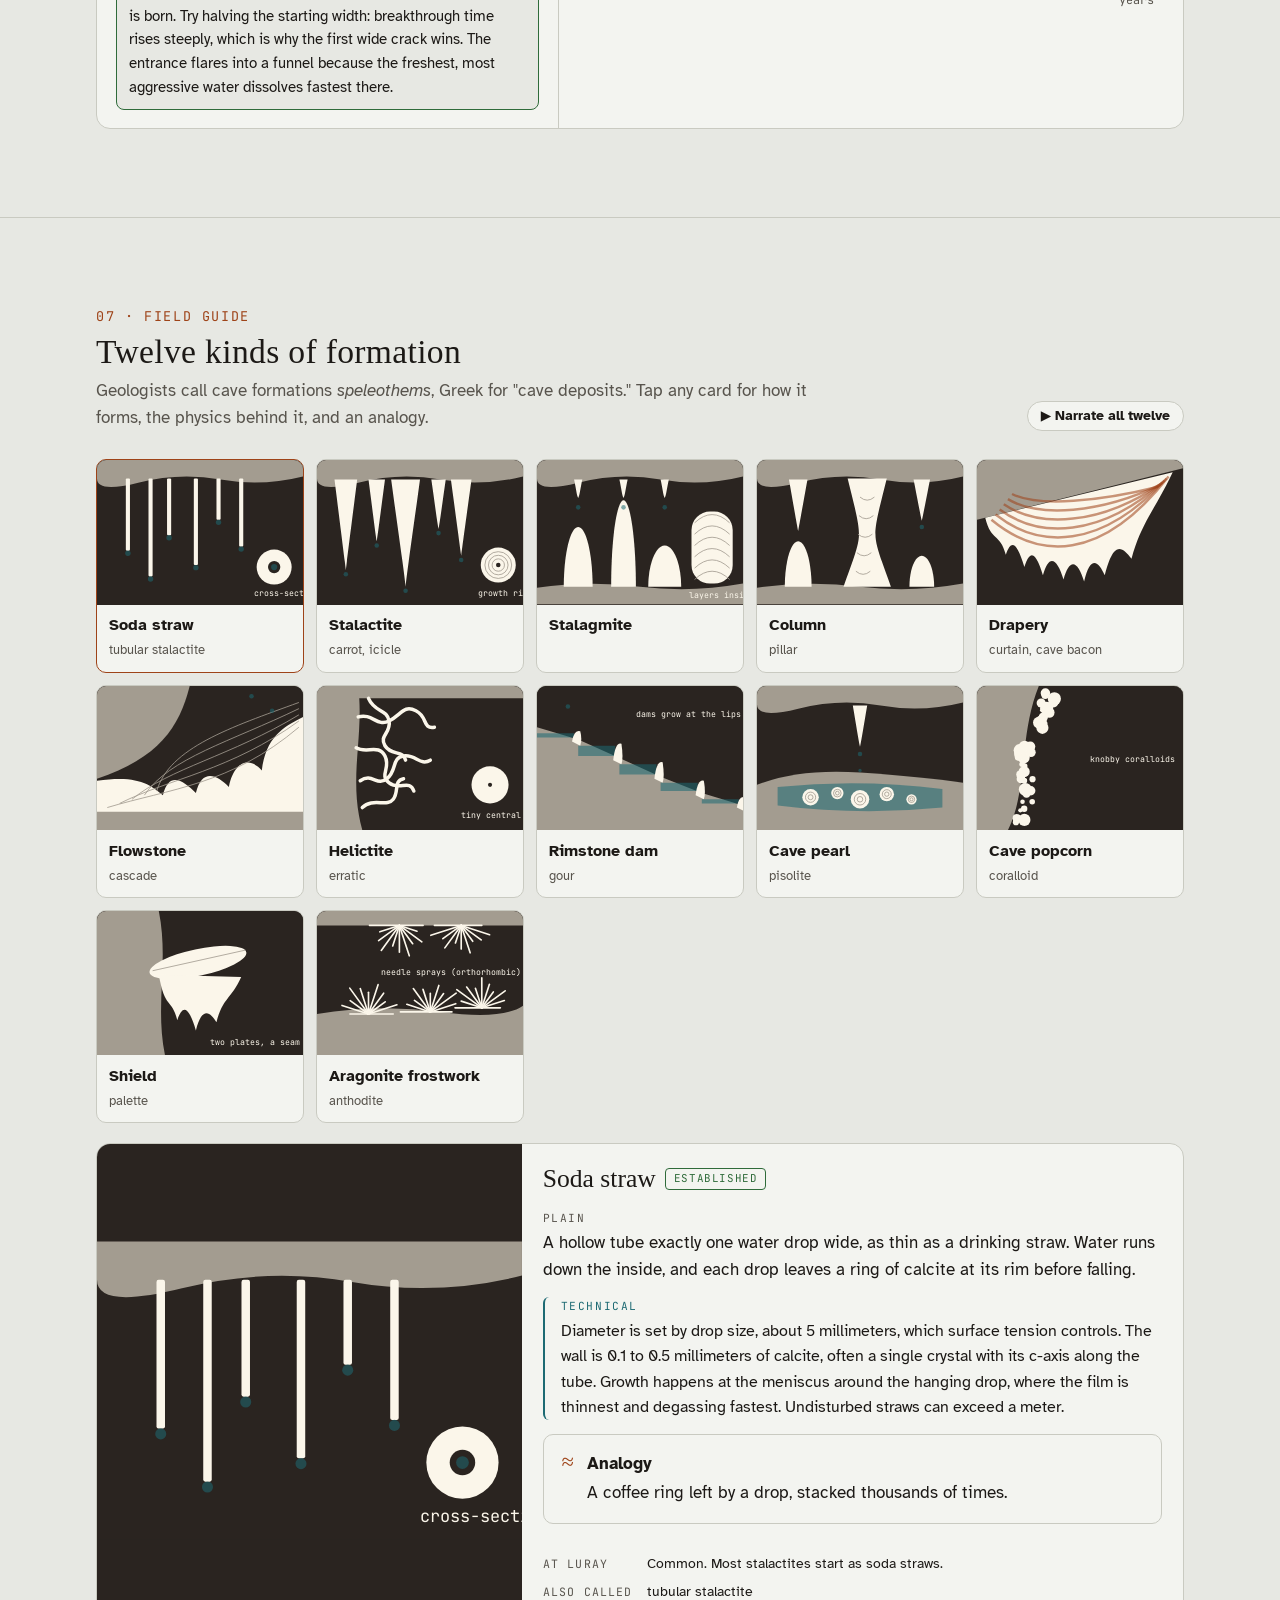
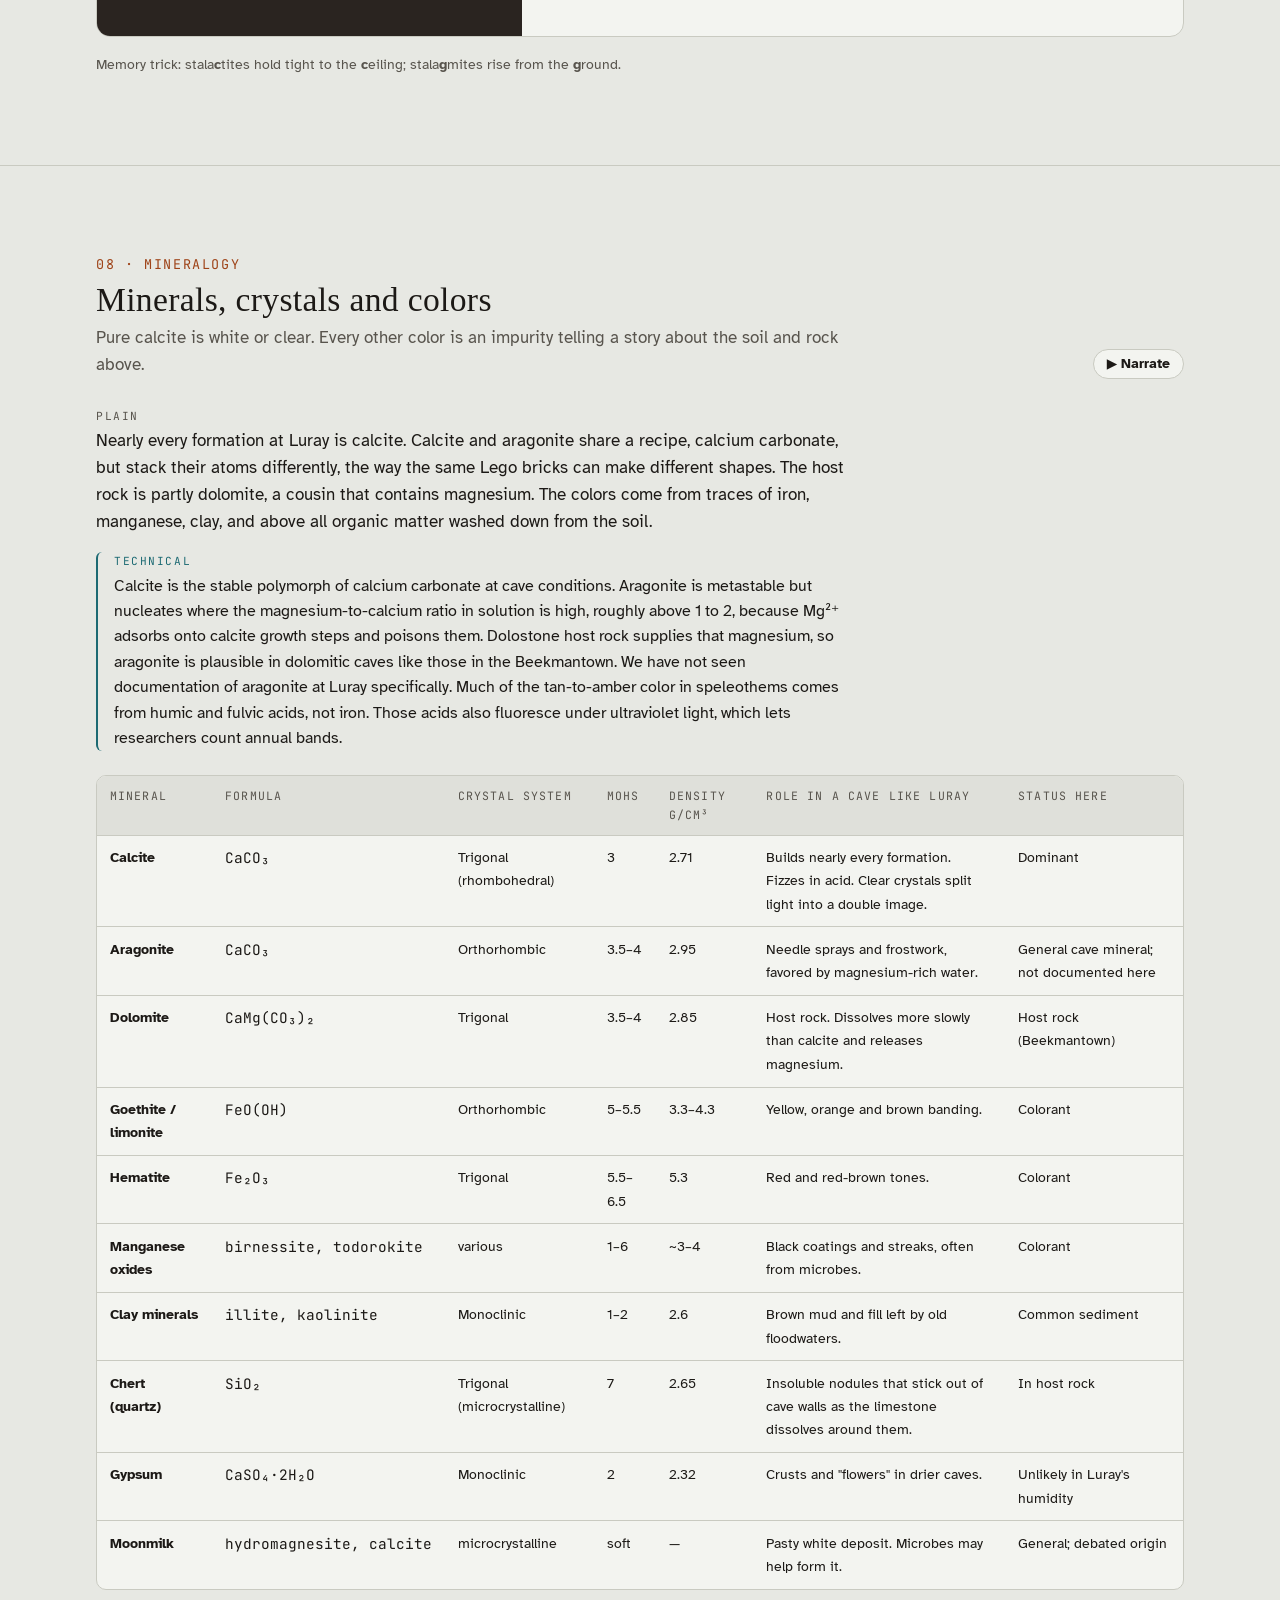
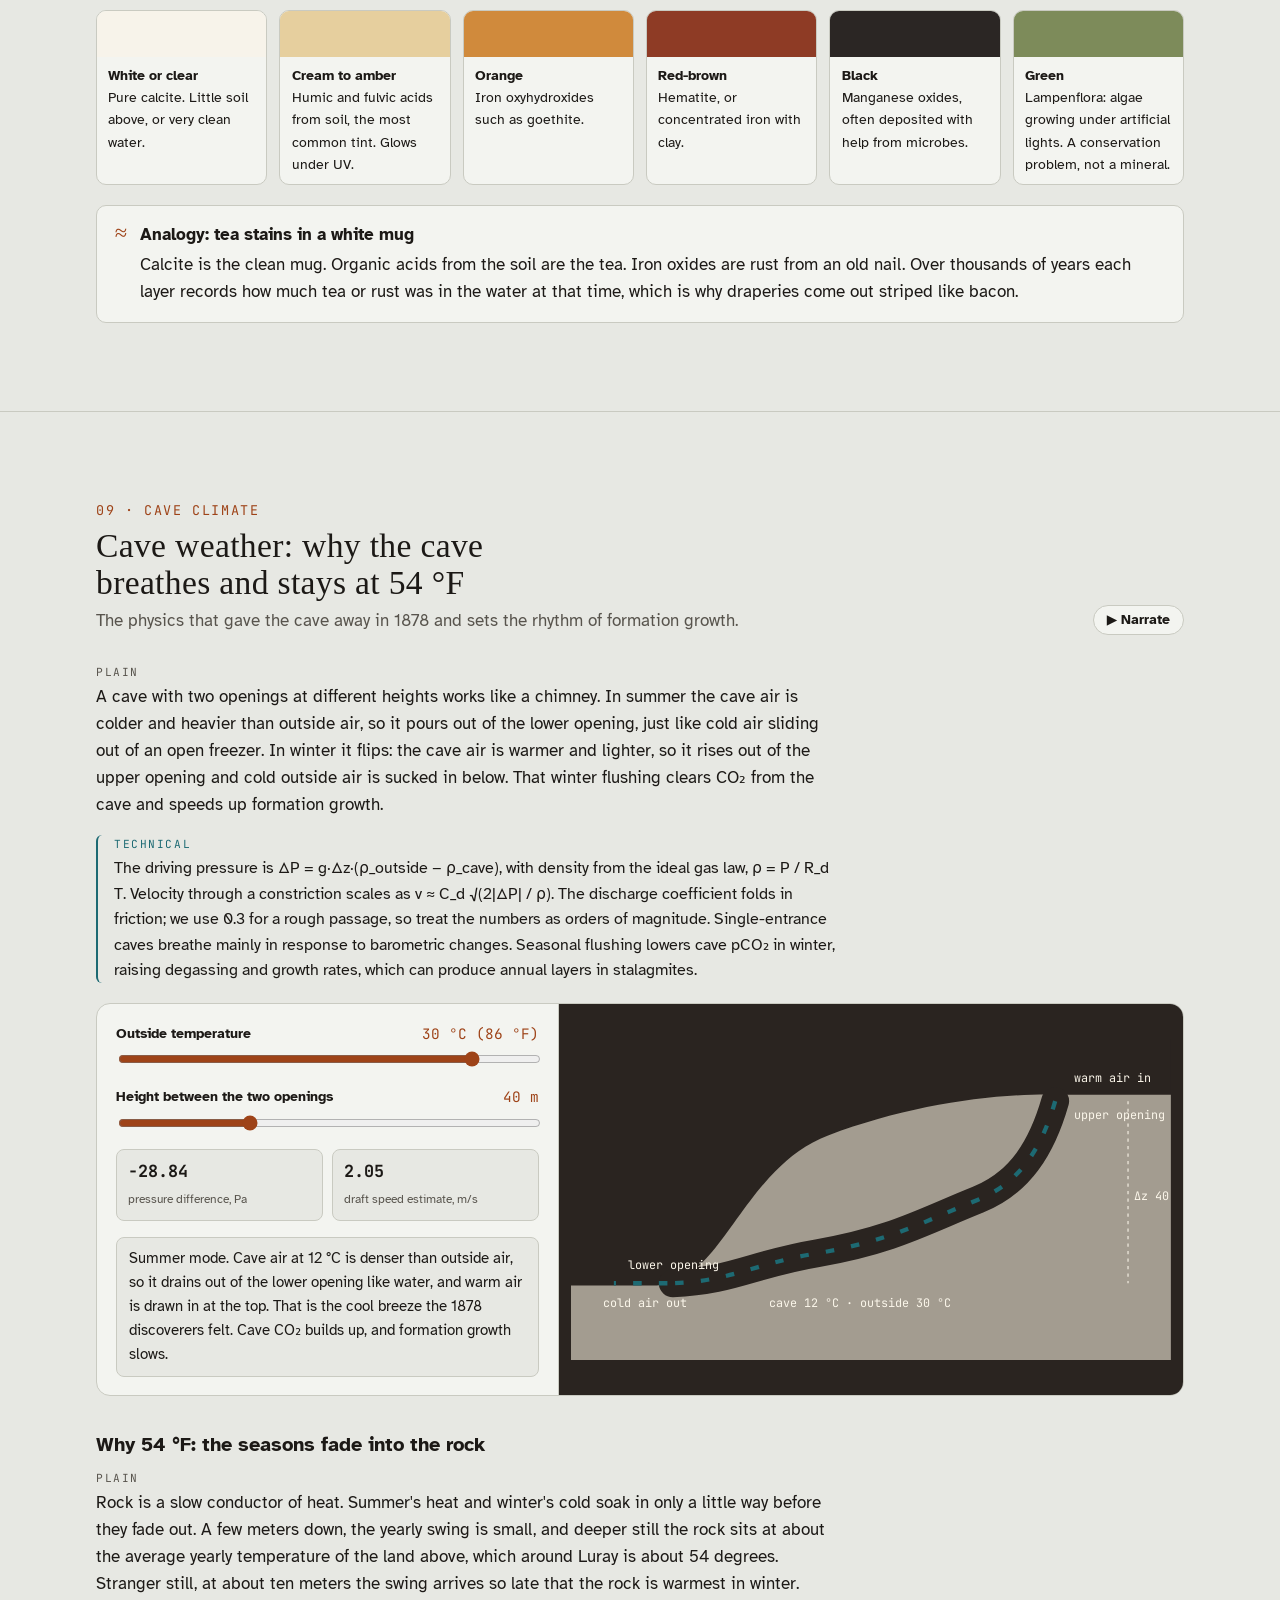
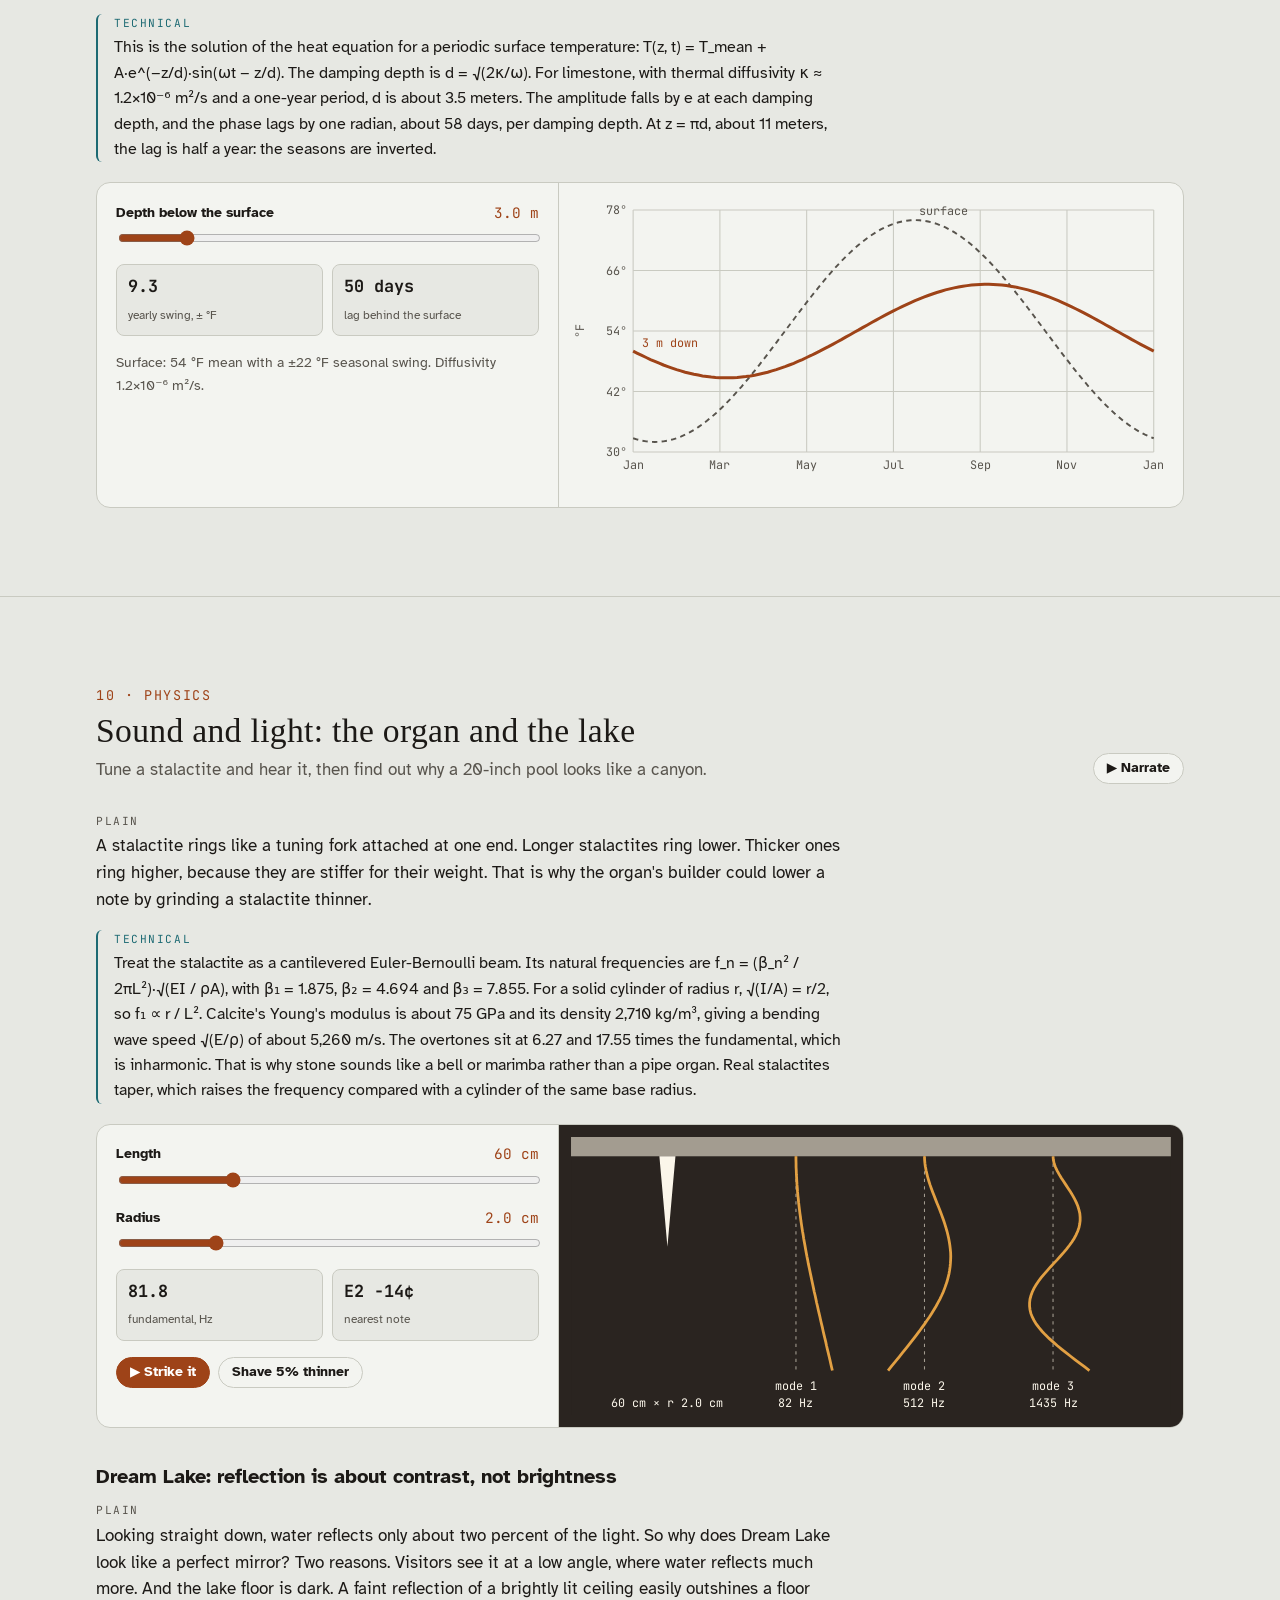
==== commit 861c26b4: "Luray explorer: add the second natural narrator (Michael) Co-Authored-By: Claude Opus 5.5 <noreply@a" ====
--- a/luray/index.html
+++ b/luray/index.html
@@ -1251,7 +1251,7 @@
   ['Kim & O\'Neil, "Equilibrium and nonequilibrium oxygen isotope effects in synthetic carbonates" (GCA, 1997)','https://doi.org/10.1016/S0016-7037(97)00169-5','Calcite–water fractionation used in the isotope thermometer.'],
   ['Kokoro-82M text-to-speech model (Apache 2.0)','https://huggingface.co/hexgrad/Kokoro-82M','The natural narrator voices, generated ahead of time.']
 ];
-window.NARR={voices:{"heart":{"label":"Heart \u00b7 natural voice (recommended)","files":["audio/heart-glance.mp4","audio/heart-rock.mp4","audio/heart-chem.mp4","audio/heart-equil.mp4","audio/heart-lab.mp4","audio/heart-speleo.mp4","audio/heart-guide.mp4","audio/heart-minerals.mp4","audio/heart-air.mp4","audio/heart-physics.mp4","audio/heart-laws.mp4","audio/heart-inside.mp4","audio/heart-history.mp4","audio/heart-people.mp4","audio/heart-clocks.mp4","audio/heart-theories.mp4"],"clips":{"842a7b27":[0,0.15,1.277],"3f3d725f":[0,1.987,20.263],"75e797a6":[0,22.81,28.832],"64b69ac1":[1,0.15,2.237],"5846d328":[1,2.947,17.432],"79bf564b":[1,20.939,12.909],"bc83d6dc":[1,34.409,15.576],"0e8b159e":[1,50.545,17.524],"3d4a4b0e":[1,68.629,17.112],"a1999e5e":[1,86.301,14.147],"ec3ce632":[1,101.007,20.005],"60749a66":[1,121.573,37.868],"1cdb6bcc":[1,160.001,33.36],"952475c5":[1,193.921,35.528],"6c0af53c":[1,230.009,38.003],"c34993a9":[1,268.571,43.705],"061e1b84":[1,312.837,38.137],"4e17b148":[1,351.534,49.812],"3ee24a84":[1,401.906,26.783],"0c58ff9e":[1,429.249,23.981],"c63129b7":[1,453.79,26.512],"a5a89d5c":[1,480.862,24.884],"982ff124":[1,506.306,30.764],"69025e83":[1,537.63,27.607],"2e189f9d":[1,565.797,34.233],"d73327ee":[2,0.15,3.411],"dcd6bde9":[2,4.121,26.484],"07bf1b29":[2,31.165,45.903],"e93809ec":[2,77.627,54.707],"379e2dd3":[2,132.894,31.597],"f745ba8b":[3,0.15,2.003],"cbf8fe3f":[3,2.713,23.911],"d4d4511c":[3,27.183,26.029],"178a729e":[3,53.773,43.649],"41f525ac":[3,97.982,38.175],"8809cfe1":[4,0.15,1.021],"c9d1c05d":[4,1.731,23.817],"29c70871":[4,26.109,60.275],"6d1a41ef":[5,0.15,2.557],"861d2a1a":[5,3.267,13.899],"2e804d75":[5,17.726,18.741],"8c9ead74":[5,37.027,14.368],"ecc05e35":[5,51.955,14.823],"56aceee9":[5,67.338,24.323],"25d7b281":[5,92.221,14.048],"736709ec":[5,106.829,31.86],"80457bff":[5,139.249,61.712],"30c30059":[6,0.15,5.124],"7fc2fb97":[6,5.834,16.017],"60c3376b":[6,22.411,16.935],"08b9a2dc":[6,39.906,17.041],"b0029f48":[6,57.507,11.687],"30d0e71b":[6,69.754,17.609],"8f06e1ad":[6,87.923,10.449],"5b97dd89":[6,98.933,14.545],"71e8ed70":[6,114.038,11.296],"8514569f":[6,125.894,11.985],"dcff434d":[6,138.439,9.461],"9fe56170":[6,148.461,14.652],"2e9497b1":[6,163.673,14.609],"6135f5af":[6,178.842,38.095],"9c76c158":[6,217.497,33.068],"c01e6cfa":[6,251.125,41.58],"455f4bb8":[6,293.265,27.636],"9a51f722":[6,321.461,37.661],"069bf46e":[6,359.682,24.343],"a8c5354b":[6,384.585,33.636],"927d0e6c":[6,418.781,28.603],"88a58ff1":[6,447.943,26.896],"e06e9e6b":[6,475.399,22.104],"7ec648cc":[6,498.063,30.181],"dbf83b8e":[6,528.805,38.103],"6a5ba0ac":[6,567.467,27.5],"8393b9a4":[6,595.527,21.279],"ac6ead0c":[6,617.366,28.937],"c424bd69":[6,646.863,20.156],"ca5d0fc4":[6,667.579,25.048],"a3825e39":[6,693.187,18.249],"ce50bbd5":[6,711.997,24.961],"52847605":[6,737.518,23.028],"8b6148fb":[6,761.106,19.309],"5b5e8703":[6,780.975,18.129],"182f8837":[6,799.665,22.573],"27ddeca9":[6,822.798,29.748],"7175043e":[7,0.15,1.917],"b4302728":[7,2.627,23.377],"b05bec95":[7,26.565,42.1],"beb8c2e6":[8,0.15,4.456],"bd1d84d3":[8,5.166,26.001],"c5de0571":[8,31.727,24.167],"afbe3aec":[8,56.454,40.351],"72de3ded":[8,97.365,44.283],"d0673c4a":[9,0.15,2.301],"95e808a0":[9,3.011,13.628],"f3b7b892":[9,17.199,22.203],"6dc36ffc":[9,39.962,66.033],"d0cf3349":[9,106.555,39.753],"b3b4a200":[10,0.15,1.704],"7aaae20e":[10,2.414,18.185],"26ea4bca":[10,21.159,18.855],"6d45a2af":[10,40.574,17.901],"296de8f0":[10,59.035,16.764],"a563d02e":[10,76.359,15.292],"f28b4630":[10,92.211,16.337],"db8cd29f":[10,109.109,12.781],"fc6ccc36":[10,122.45,18.904],"3814b3b0":[10,141.914,17.261],"ad5c5931":[10,159.735,20.063],"6c379f64":[10,180.358,12.519],"d5e82885":[10,193.437,17.197],"abcfb435":[10,211.194,17.731],"ace9b723":[10,229.485,18.556],"f386d03a":[10,248.601,16.472],"99016676":[11,0.15,3.161],"3eff88f2":[11,3.871,22.552],"8e7b89f1":[11,26.983,12.689],"a40b9e0b":[11,40.233,13.607],"0d3a12c9":[11,54.399,16.387],"55d1571f":[11,71.346,13.457],"fd69321c":[11,85.363,14.78],"c11b6a64":[11,100.703,9.013],"1e849c38":[11,110.277,10.833],"977da332":[11,121.67,8.352],"6a474321":[11,130.582,10.193],"dd255d69":[11,141.335,11.964],"af3be7f0":[11,153.859,22.723],"2176a0c9":[11,177.142,11.623],"ae572ec4":[11,189.325,40.413],"5ba6bae5":[11,230.298,23.967],"b6f558b4":[11,254.825,28.624],"15df2503":[11,284.009,37.612],"8aabb465":[11,322.181,22.36],"cba4c9e7":[11,345.101,23.768],"9fd87c1e":[11,369.429,15.036],"98d777aa":[11,385.025,20.831],"0b5f3fcd":[11,406.415,16.188],"b441dc40":[11,423.163,24.656],"484833dd":[11,448.379,19.096],"acef69ea":[11,468.035,56.533],"08e4e178":[11,525.129,21.997],"455434f1":[11,547.686,22.836],"3576f62b":[11,571.082,14.887],"ecb63c65":[11,586.529,18.307],"75f27d3a":[11,605.395,24.344],"0656c450":[11,630.299,16.992],"d7b8bdbb":[11,647.851,15.093],"6e24855f":[11,663.505,10.165],"9f21cb9f":[11,674.23,13.5],"167dbf27":[11,688.29,10.571],"b3da792b":[11,699.421,17.027],"71ed7b4f":[11,717.007,10.315],"22a79098":[11,727.882,39.575],"27af1a81":[11,768.017,14.859],"e6a4c8a3":[12,0.15,2.621],"39a81c45":[12,3.331,23.648],"81f8d545":[12,27.539,11.68],"7cb7eb61":[12,39.779,11.473],"5f99f809":[12,51.813,8.039],"30d097db":[12,60.411,11.345],"a55c4871":[12,72.317,10.044],"6b3672d0":[12,82.921,7.883],"e3cc1905":[12,91.363,11.424],"fad65940":[12,103.347,7.036],"17c42742":[12,110.943,18.584],"e3057856":[12,130.087,14.78],"b9934143":[12,145.427,8.885],"6afc6727":[12,154.873,19.693],"13b8018a":[12,175.126,11.089],"63a3948e":[12,186.775,7.548],"2aefb873":[12,194.883,8.636],"fbe78fdc":[12,204.079,9.212],"e14b7f22":[13,0.15,1.619],"a1c89cea":[13,2.329,28.327],"cae56a40":[13,31.215,21.173],"1ce76e24":[13,52.949,26.548],"b5a7e356":[13,80.057,23.277],"8ead78a6":[13,103.894,26.663],"ca0258f3":[13,131.117,24.885],"d3ec11ec":[13,156.562,31.399],"da1f6012":[13,188.521,20.341],"36c0316f":[13,209.422,32.38],"44efafb7":[13,242.362,31.725],"6824efad":[13,274.647,33.489],"2b55a7f7":[14,0.15,2.067],"bb46201f":[14,2.777,19.623],"613b2cf3":[14,22.959,18.571],"84ff0b67":[14,42.09,24.173],"51b4fc57":[14,66.823,55.576],"20dc1a0f":[14,122.959,51.677],"7ee67263":[14,175.197,48.505],"b9b97399":[15,0.15,2.195],"c3608406":[15,2.905,38.467],"f3182fdb":[15,41.931,30.715],"9f14ddfa":[15,73.206,42.02],"405b681a":[15,115.786,26.776],"43445d76":[15,143.122,20.916],"ccc17450":[15,164.598,12.107],"ae7bfc01":[15,177.265,20.327],"c75f4c84":[15,198.151,17.724],"2deaa162":[15,216.435,15.277],"8701c561":[15,232.273,16.145],"c857275f":[15,248.978,16.593]}}}};
+window.NARR={voices:{"heart":{"label":"Heart \u00b7 natural voice (recommended)","files":["audio/heart-glance.mp4","audio/heart-rock.mp4","audio/heart-chem.mp4","audio/heart-equil.mp4","audio/heart-lab.mp4","audio/heart-speleo.mp4","audio/heart-guide.mp4","audio/heart-minerals.mp4","audio/heart-air.mp4","audio/heart-physics.mp4","audio/heart-laws.mp4","audio/heart-inside.mp4","audio/heart-history.mp4","audio/heart-people.mp4","audio/heart-clocks.mp4","audio/heart-theories.mp4"],"clips":{"842a7b27":[0,0.15,1.277],"3f3d725f":[0,1.987,20.263],"75e797a6":[0,22.81,28.832],"64b69ac1":[1,0.15,2.237],"5846d328":[1,2.947,17.432],"79bf564b":[1,20.939,12.909],"bc83d6dc":[1,34.409,15.576],"0e8b159e":[1,50.545,17.524],"3d4a4b0e":[1,68.629,17.112],"a1999e5e":[1,86.301,14.147],"ec3ce632":[1,101.007,20.005],"60749a66":[1,121.573,37.868],"1cdb6bcc":[1,160.001,33.36],"952475c5":[1,193.921,35.528],"6c0af53c":[1,230.009,38.003],"c34993a9":[1,268.571,43.705],"061e1b84":[1,312.837,38.137],"4e17b148":[1,351.534,49.812],"3ee24a84":[1,401.906,26.783],"0c58ff9e":[1,429.249,23.981],"c63129b7":[1,453.79,26.512],"a5a89d5c":[1,480.862,24.884],"982ff124":[1,506.306,30.764],"69025e83":[1,537.63,27.607],"2e189f9d":[1,565.797,34.233],"d73327ee":[2,0.15,3.411],"dcd6bde9":[2,4.121,26.484],"07bf1b29":[2,31.165,45.903],"e93809ec":[2,77.627,54.707],"379e2dd3":[2,132.894,31.597],"f745ba8b":[3,0.15,2.003],"cbf8fe3f":[3,2.713,23.911],"d4d4511c":[3,27.183,26.029],"178a729e":[3,53.773,43.649],"41f525ac":[3,97.982,38.175],"8809cfe1":[4,0.15,1.021],"c9d1c05d":[4,1.731,23.817],"29c70871":[4,26.109,60.275],"6d1a41ef":[5,0.15,2.557],"861d2a1a":[5,3.267,13.899],"2e804d75":[5,17.726,18.741],"8c9ead74":[5,37.027,14.368],"ecc05e35":[5,51.955,14.823],"56aceee9":[5,67.338,24.323],"25d7b281":[5,92.221,14.048],"736709ec":[5,106.829,31.86],"80457bff":[5,139.249,61.712],"30c30059":[6,0.15,5.124],"7fc2fb97":[6,5.834,16.017],"60c3376b":[6,22.411,16.935],"08b9a2dc":[6,39.906,17.041],"b0029f48":[6,57.507,11.687],"30d0e71b":[6,69.754,17.609],"8f06e1ad":[6,87.923,10.449],"5b97dd89":[6,98.933,14.545],"71e8ed70":[6,114.038,11.296],"8514569f":[6,125.894,11.985],"dcff434d":[6,138.439,9.461],"9fe56170":[6,148.461,14.652],"2e9497b1":[6,163.673,14.609],"6135f5af":[6,178.842,38.095],"9c76c158":[6,217.497,33.068],"c01e6cfa":[6,251.125,41.58],"455f4bb8":[6,293.265,27.636],"9a51f722":[6,321.461,37.661],"069bf46e":[6,359.682,24.343],"a8c5354b":[6,384.585,33.636],"927d0e6c":[6,418.781,28.603],"88a58ff1":[6,447.943,26.896],"e06e9e6b":[6,475.399,22.104],"7ec648cc":[6,498.063,30.181],"dbf83b8e":[6,528.805,38.103],"6a5ba0ac":[6,567.467,27.5],"8393b9a4":[6,595.527,21.279],"ac6ead0c":[6,617.366,28.937],"c424bd69":[6,646.863,20.156],"ca5d0fc4":[6,667.579,25.048],"a3825e39":[6,693.187,18.249],"ce50bbd5":[6,711.997,24.961],"52847605":[6,737.518,23.028],"8b6148fb":[6,761.106,19.309],"5b5e8703":[6,780.975,18.129],"182f8837":[6,799.665,22.573],"27ddeca9":[6,822.798,29.748],"7175043e":[7,0.15,1.917],"b4302728":[7,2.627,23.377],"b05bec95":[7,26.565,42.1],"beb8c2e6":[8,0.15,4.456],"bd1d84d3":[8,5.166,26.001],"c5de0571":[8,31.727,24.167],"afbe3aec":[8,56.454,40.351],"72de3ded":[8,97.365,44.283],"d0673c4a":[9,0.15,2.301],"95e808a0":[9,3.011,13.628],"f3b7b892":[9,17.199,22.203],"6dc36ffc":[9,39.962,66.033],"d0cf3349":[9,106.555,39.753],"b3b4a200":[10,0.15,1.704],"7aaae20e":[10,2.414,18.185],"26ea4bca":[10,21.159,18.855],"6d45a2af":[10,40.574,17.901],"296de8f0":[10,59.035,16.764],"a563d02e":[10,76.359,15.292],"f28b4630":[10,92.211,16.337],"db8cd29f":[10,109.109,12.781],"fc6ccc36":[10,122.45,18.904],"3814b3b0":[10,141.914,17.261],"ad5c5931":[10,159.735,20.063],"6c379f64":[10,180.358,12.519],"d5e82885":[10,193.437,17.197],"abcfb435":[10,211.194,17.731],"ace9b723":[10,229.485,18.556],"f386d03a":[10,248.601,16.472],"99016676":[11,0.15,3.161],"3eff88f2":[11,3.871,22.552],"8e7b89f1":[11,26.983,12.689],"a40b9e0b":[11,40.233,13.607],"0d3a12c9":[11,54.399,16.387],"55d1571f":[11,71.346,13.457],"fd69321c":[11,85.363,14.78],"c11b6a64":[11,100.703,9.013],"1e849c38":[11,110.277,10.833],"977da332":[11,121.67,8.352],"6a474321":[11,130.582,10.193],"dd255d69":[11,141.335,11.964],"af3be7f0":[11,153.859,22.723],"2176a0c9":[11,177.142,11.623],"ae572ec4":[11,189.325,40.413],"5ba6bae5":[11,230.298,23.967],"b6f558b4":[11,254.825,28.624],"15df2503":[11,284.009,37.612],"8aabb465":[11,322.181,22.36],"cba4c9e7":[11,345.101,23.768],"9fd87c1e":[11,369.429,15.036],"98d777aa":[11,385.025,20.831],"0b5f3fcd":[11,406.415,16.188],"b441dc40":[11,423.163,24.656],"484833dd":[11,448.379,19.096],"acef69ea":[11,468.035,56.533],"08e4e178":[11,525.129,21.997],"455434f1":[11,547.686,22.836],"3576f62b":[11,571.082,14.887],"ecb63c65":[11,586.529,18.307],"75f27d3a":[11,605.395,24.344],"0656c450":[11,630.299,16.992],"d7b8bdbb":[11,647.851,15.093],"6e24855f":[11,663.505,10.165],"9f21cb9f":[11,674.23,13.5],"167dbf27":[11,688.29,10.571],"b3da792b":[11,699.421,17.027],"71ed7b4f":[11,717.007,10.315],"22a79098":[11,727.882,39.575],"27af1a81":[11,768.017,14.859],"e6a4c8a3":[12,0.15,2.621],"39a81c45":[12,3.331,23.648],"81f8d545":[12,27.539,11.68],"7cb7eb61":[12,39.779,11.473],"5f99f809":[12,51.813,8.039],"30d097db":[12,60.411,11.345],"a55c4871":[12,72.317,10.044],"6b3672d0":[12,82.921,7.883],"e3cc1905":[12,91.363,11.424],"fad65940":[12,103.347,7.036],"17c42742":[12,110.943,18.584],"e3057856":[12,130.087,14.78],"b9934143":[12,145.427,8.885],"6afc6727":[12,154.873,19.693],"13b8018a":[12,175.126,11.089],"63a3948e":[12,186.775,7.548],"2aefb873":[12,194.883,8.636],"fbe78fdc":[12,204.079,9.212],"e14b7f22":[13,0.15,1.619],"a1c89cea":[13,2.329,28.327],"cae56a40":[13,31.215,21.173],"1ce76e24":[13,52.949,26.548],"b5a7e356":[13,80.057,23.277],"8ead78a6":[13,103.894,26.663],"ca0258f3":[13,131.117,24.885],"d3ec11ec":[13,156.562,31.399],"da1f6012":[13,188.521,20.341],"36c0316f":[13,209.422,32.38],"44efafb7":[13,242.362,31.725],"6824efad":[13,274.647,33.489],"2b55a7f7":[14,0.15,2.067],"bb46201f":[14,2.777,19.623],"613b2cf3":[14,22.959,18.571],"84ff0b67":[14,42.09,24.173],"51b4fc57":[14,66.823,55.576],"20dc1a0f":[14,122.959,51.677],"7ee67263":[14,175.197,48.505],"b9b97399":[15,0.15,2.195],"c3608406":[15,2.905,38.467],"f3182fdb":[15,41.931,30.715],"9f14ddfa":[15,73.206,42.02],"405b681a":[15,115.786,26.776],"43445d76":[15,143.122,20.916],"ccc17450":[15,164.598,12.107],"ae7bfc01":[15,177.265,20.327],"c75f4c84":[15,198.151,17.724],"2deaa162":[15,216.435,15.277],"8701c561":[15,232.273,16.145],"c857275f":[15,248.978,16.593]}},"michael":{"label":"Michael \u00b7 natural voice","files":["audio/michael-glance.mp4","audio/michael-rock.mp4","audio/michael-chem.mp4","audio/michael-equil.mp4","audio/michael-lab.mp4","audio/michael-speleo.mp4","audio/michael-guide.mp4","audio/michael-minerals.mp4","audio/michael-air.mp4","audio/michael-physics.mp4","audio/michael-laws.mp4","audio/michael-inside.mp4","audio/michael-history.mp4","audio/michael-people.mp4","audio/michael-clocks.mp4","audio/michael-theories.mp4"],"clips":{"842a7b27":[0,0.15,1.576],"3f3d725f":[0,2.286,23.036],"75e797a6":[0,25.882,31.648],"64b69ac1":[1,0.15,2.515],"5846d328":[1,3.225,19.117],"79bf564b":[1,22.902,14.467],"bc83d6dc":[1,37.929,17.325],"0e8b159e":[1,55.814,19.913],"3d4a4b0e":[1,76.287,18.925],"a1999e5e":[1,95.773,15.917],"ec3ce632":[1,112.25,22.416],"60749a66":[1,135.226,41.559],"1cdb6bcc":[1,177.345,36.645],"952475c5":[1,214.55,39.496],"6c0af53c":[1,254.606,42.397],"c34993a9":[1,297.563,48.655],"061e1b84":[1,346.778,42.148],"4e17b148":[1,389.486,55.999],"3ee24a84":[1,446.045,29.663],"0c58ff9e":[1,476.267,26.285],"c63129b7":[1,503.113,29.627],"a5a89d5c":[1,533.299,27.593],"982ff124":[1,561.453,34.519],"69025e83":[1,596.531,30.188],"2e189f9d":[1,627.279,38.628],"d73327ee":[2,0.15,3.795],"dcd6bde9":[2,4.505,29.599],"07bf1b29":[2,34.663,50.98],"e93809ec":[2,86.203,59.293],"379e2dd3":[2,146.057,34.584],"f745ba8b":[3,0.15,2.344],"cbf8fe3f":[3,3.054,26.3],"d4d4511c":[3,29.914,29.443],"178a729e":[3,59.917,47.98],"41f525ac":[3,108.457,42.249],"8809cfe1":[4,0.15,1.299],"c9d1c05d":[4,2.009,26.719],"29c70871":[4,29.287,65.373],"6d1a41ef":[5,0.15,3.091],"861d2a1a":[5,3.801,15.456],"2e804d75":[5,19.817,20.747],"8c9ead74":[5,41.123,15.691],"ecc05e35":[5,57.374,16.849],"56aceee9":[5,74.783,27.139],"25d7b281":[5,102.482,15.755],"736709ec":[5,118.797,35.743],"80457bff":[5,155.099,67.28],"30c30059":[6,0.15,5.764],"7fc2fb97":[6,6.474,17.788],"60c3376b":[6,24.822,18.62],"08b9a2dc":[6,44.002,18.791],"b0029f48":[6,63.353,13.521],"30d0e71b":[6,77.434,19.551],"8f06e1ad":[6,97.545,11.708],"5b97dd89":[6,109.813,16.145],"71e8ed70":[6,126.518,12.725],"8514569f":[6,139.803,13.415],"dcff434d":[6,153.778,10.379],"9fe56170":[6,164.717,16.465],"2e9497b1":[6,181.742,16.359],"6135f5af":[6,198.661,42.127],"9c76c158":[6,241.347,36.311],"c01e6cfa":[6,278.218,46.039],"455f4bb8":[6,324.817,31.369],"9a51f722":[6,356.746,41.565],"069bf46e":[6,398.871,27.159],"a8c5354b":[6,426.59,37.391],"927d0e6c":[6,464.541,31.952],"88a58ff1":[6,497.053,30.011],"e06e9e6b":[6,527.623,24.173],"7ec648cc":[6,552.357,33.552],"dbf83b8e":[6,586.469,42.412],"6a5ba0ac":[6,629.441,30.423],"8393b9a4":[6,660.423,23.305],"ac6ead0c":[6,684.289,32.031],"c424bd69":[6,716.879,22.716],"ca5d0fc4":[6,740.155,27.523],"a3825e39":[6,768.238,20.383],"ce50bbd5":[6,789.181,27.905],"52847605":[6,817.646,25.695],"8b6148fb":[6,843.901,21.528],"5b5e8703":[6,865.989,19.921],"182f8837":[6,886.47,25.069],"27ddeca9":[6,912.099,33.119],"7175043e":[7,0.15,1.981],"b4302728":[7,2.691,25.361],"b05bec95":[7,28.613,45.193],"beb8c2e6":[8,0.15,4.947],"bd1d84d3":[8,5.657,28.988],"c5de0571":[8,35.205,26.513],"afbe3aec":[8,62.278,44.767],"72de3ded":[8,107.605,48.315],"d0673c4a":[9,0.15,2.536],"95e808a0":[9,3.246,15.228],"f3b7b892":[9,19.034,25.168],"6dc36ffc":[9,44.762,73.884],"d0cf3349":[9,119.206,44.788],"b3b4a200":[10,0.15,1.981],"7aaae20e":[10,2.691,20.553],"26ea4bca":[10,23.805,20.583],"6d45a2af":[10,44.947,20.248],"296de8f0":[10,65.755,18.62],"a563d02e":[10,84.935,16.956],"f28b4630":[10,102.451,18.513],"db8cd29f":[10,121.525,14.787],"fc6ccc36":[10,136.871,20.76],"3814b3b0":[10,158.191,19.373],"ad5c5931":[10,178.125,22.324],"6c379f64":[10,201.009,14.247],"d5e82885":[10,215.815,19.139],"abcfb435":[10,235.514,19.779],"ace9b723":[10,255.853,20.625],"f386d03a":[10,277.038,18.584],"99016676":[11,0.15,3.545],"3eff88f2":[11,4.255,26.029],"8e7b89f1":[11,30.845,13.393],"a40b9e0b":[11,44.798,15.292],"0d3a12c9":[11,60.65,17.731],"55d1571f":[11,78.941,14.759],"fd69321c":[11,94.259,15.591],"c11b6a64":[11,110.41,9.675],"1e849c38":[11,120.645,11.943],"977da332":[11,133.147,8.864],"6a474321":[11,142.571,11.345],"dd255d69":[11,154.477,13.308],"af3be7f0":[11,168.345,25.752],"2176a0c9":[11,194.657,13.052],"ae572ec4":[11,208.269,45.405],"5ba6bae5":[11,254.234,25.759],"b6f558b4":[11,280.553,31.568],"15df2503":[11,312.681,41.708],"8aabb465":[11,354.949,24.472],"cba4c9e7":[11,379.981,25.539],"9fd87c1e":[11,406.079,16.06],"98d777aa":[11,422.699,22.751],"0b5f3fcd":[11,446.01,17.511],"b441dc40":[11,464.081,27.152],"484833dd":[11,491.793,21.315],"acef69ea":[11,513.667,63.147],"08e4e178":[11,577.374,24.152],"455434f1":[11,602.086,25.055],"3576f62b":[11,627.701,16.316],"ecb63c65":[11,644.577,19.885],"75f27d3a":[11,665.022,27.309],"0656c450":[11,692.891,18.528],"d7b8bdbb":[11,711.979,16.48],"6e24855f":[11,729.019,10.933],"9f21cb9f":[11,740.513,14.737],"167dbf27":[11,755.81,11.595],"b3da792b":[11,767.965,18.605],"71ed7b4f":[11,787.13,11.36],"22a79098":[11,799.05,43.841],"27af1a81":[11,843.451,16.117],"e6a4c8a3":[12,0.15,2.792],"39a81c45":[12,3.502,25.995],"81f8d545":[12,30.057,13.344],"7cb7eb61":[12,43.961,12.711],"5f99f809":[12,57.231,9.233],"30d097db":[12,67.025,12.497],"a55c4871":[12,80.082,11.367],"6b3672d0":[12,92.009,8.629],"e3cc1905":[12,101.198,12.875],"fad65940":[12,114.633,8.145],"17c42742":[12,123.338,20.803],"e3057856":[12,144.701,16.764],"b9934143":[12,162.025,10.144],"6afc6727":[12,172.729,22.787],"13b8018a":[12,196.075,12.732],"63a3948e":[12,209.367,8.572],"2aefb873":[12,218.499,9.468],"fbe78fdc":[12,228.527,10.855],"e14b7f22":[13,0.15,1.875],"a1c89cea":[13,2.585,31.676],"cae56a40":[13,34.821,23.755],"1ce76e24":[13,59.135,28.916],"b5a7e356":[13,88.611,25.965],"8ead78a6":[13,115.137,29.009],"ca0258f3":[13,144.706,27.573],"d3ec11ec":[13,172.839,34.407],"da1f6012":[13,207.806,22.581],"36c0316f":[13,230.947,35.751],"44efafb7":[13,267.258,34.861],"6824efad":[13,302.679,36.54],"2b55a7f7":[14,0.15,2.408],"bb46201f":[14,3.118,21.607],"613b2cf3":[14,25.285,20.981],"84ff0b67":[14,46.826,26.477],"51b4fc57":[14,73.863,61.315],"20dc1a0f":[14,135.738,56.819],"7ee67263":[14,193.117,53.732],"b9b97399":[15,0.15,2.429],"c3608406":[15,3.139,42.648],"f3182fdb":[15,46.347,33.659],"9f14ddfa":[15,80.566,45.881],"405b681a":[15,127.007,29.379],"43445d76":[15,156.946,23.199],"ccc17450":[15,180.705,13.536],"ae7bfc01":[15,194.801,22.204],"c75f4c84":[15,217.565,19.473],"2deaa162":[15,237.598,16.877],"8701c561":[15,255.035,18.257],"c857275f":[15,273.853,18.3]}}}};
 /* ================= APP ================= */
 const $=s=>document.querySelector(s), $$=s=>[...document.querySelectorAll(s)];
 const RM = matchMedia('(prefers-reduced-motion: reduce)').matches;
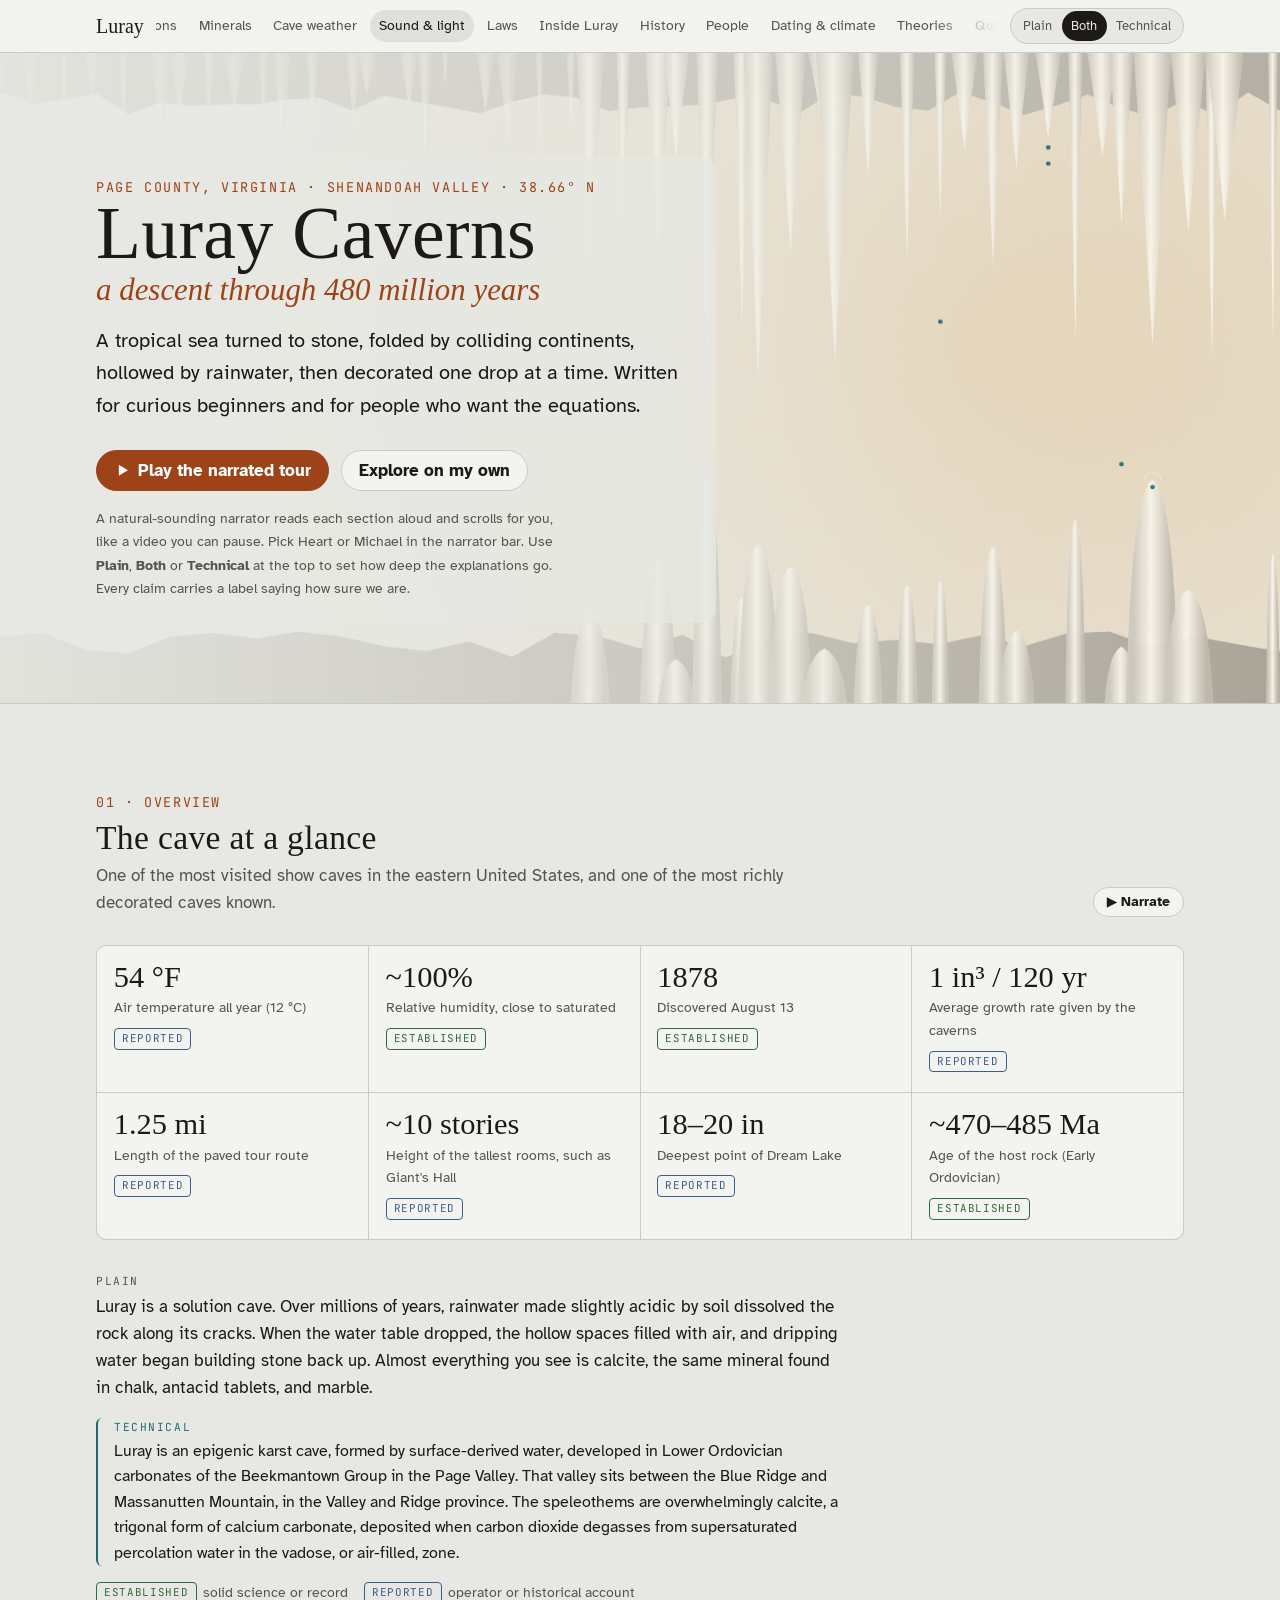
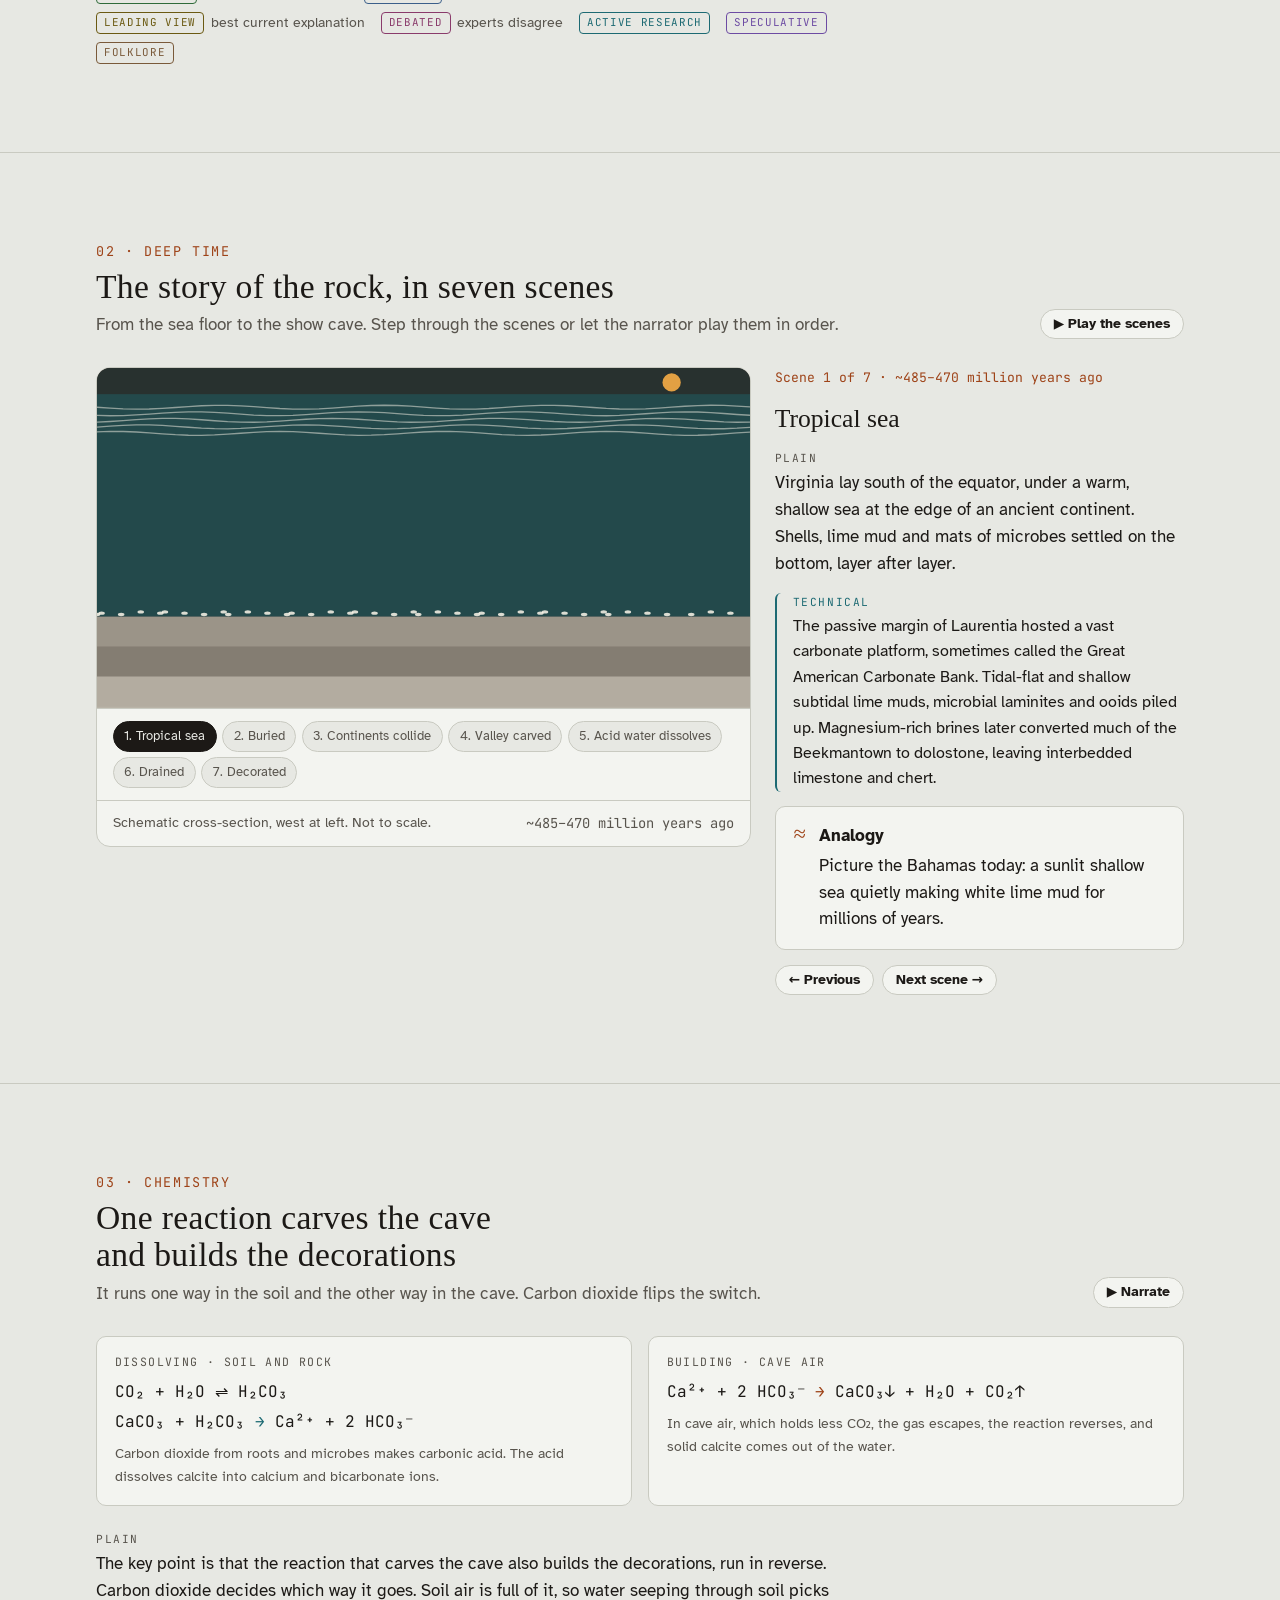
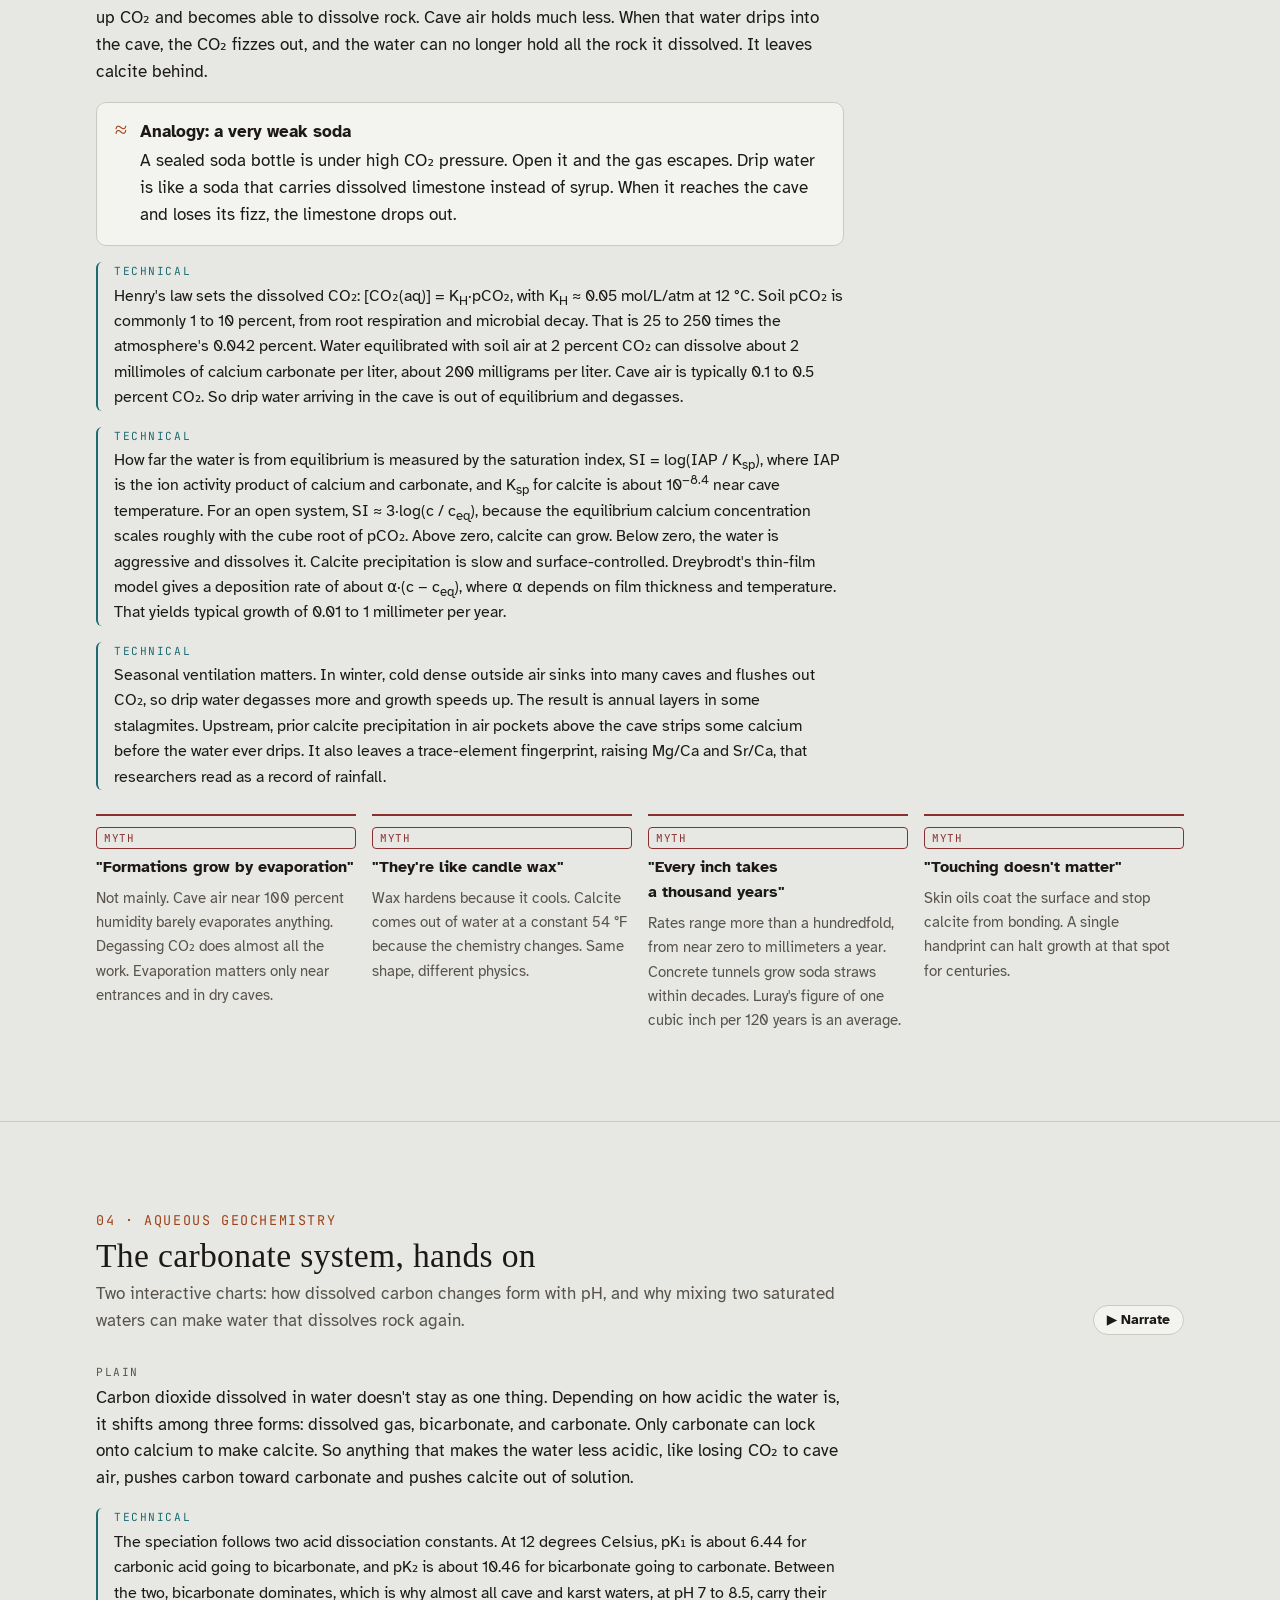
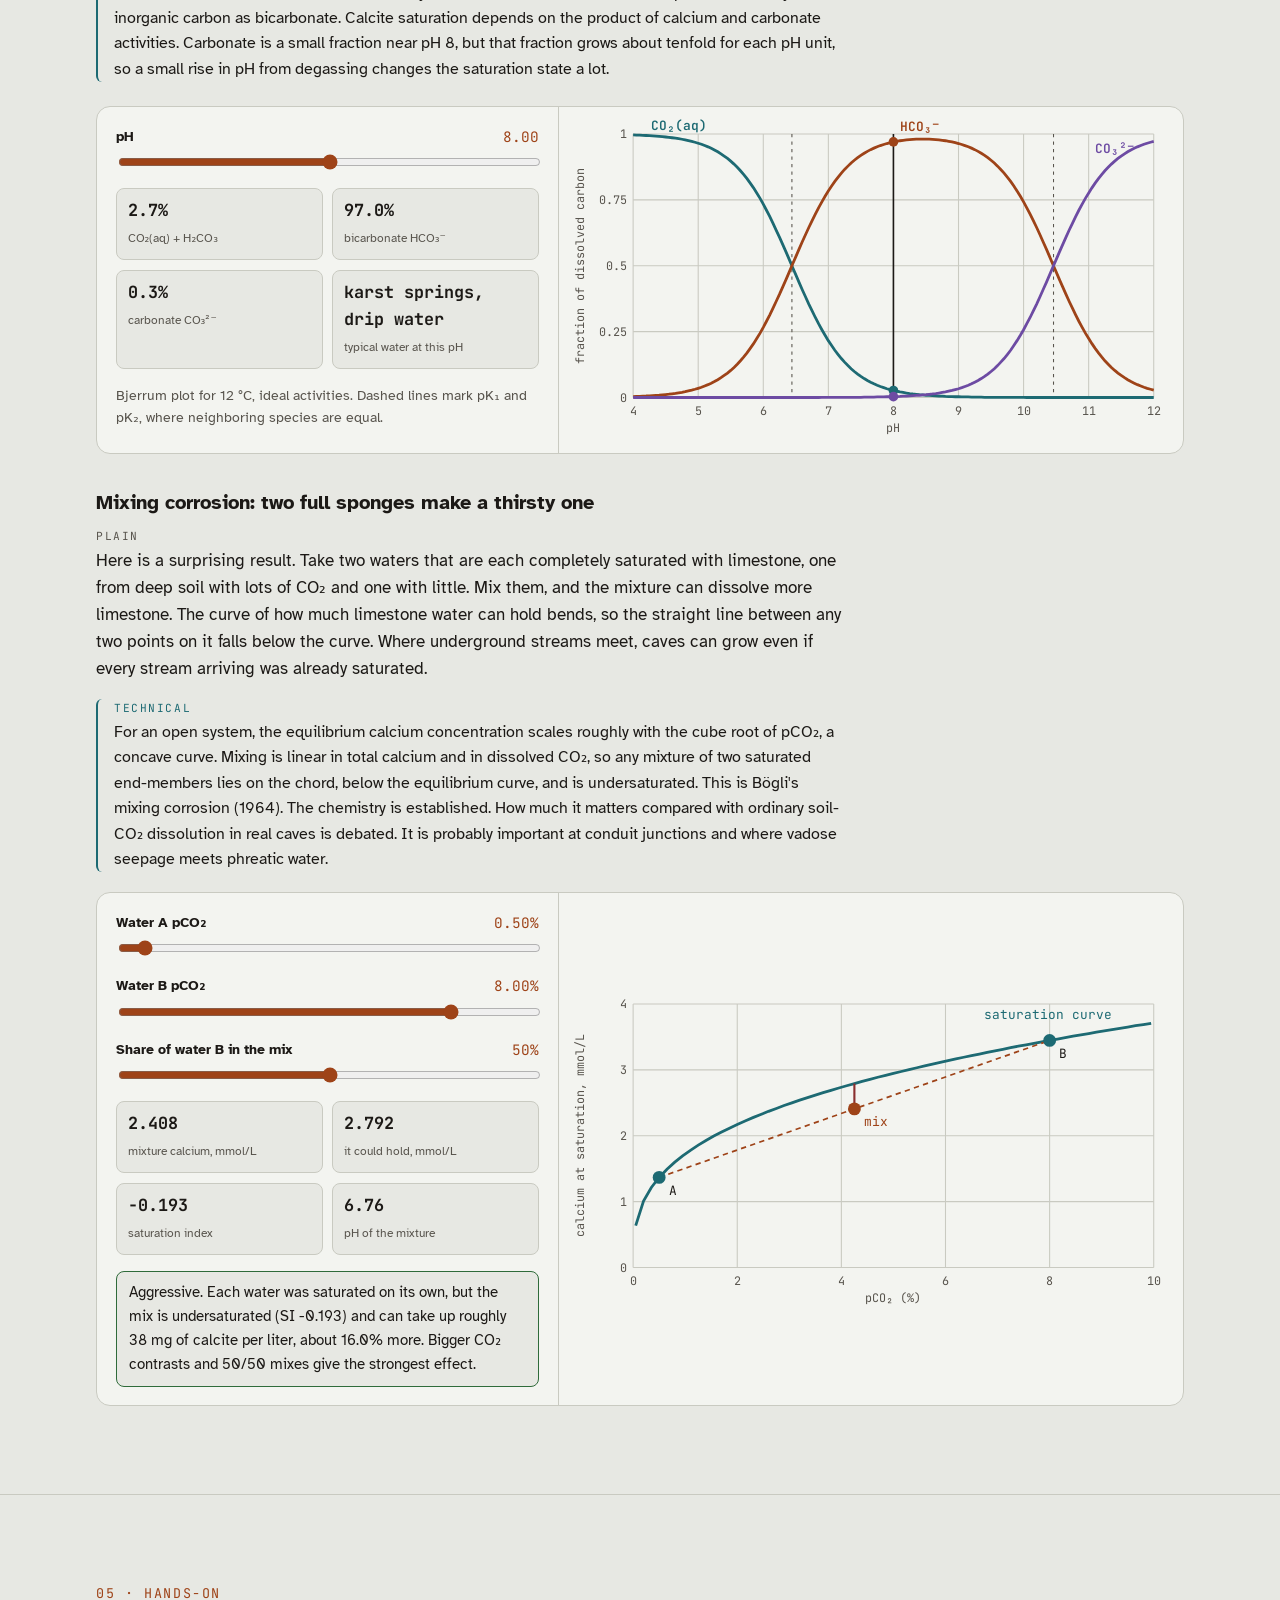
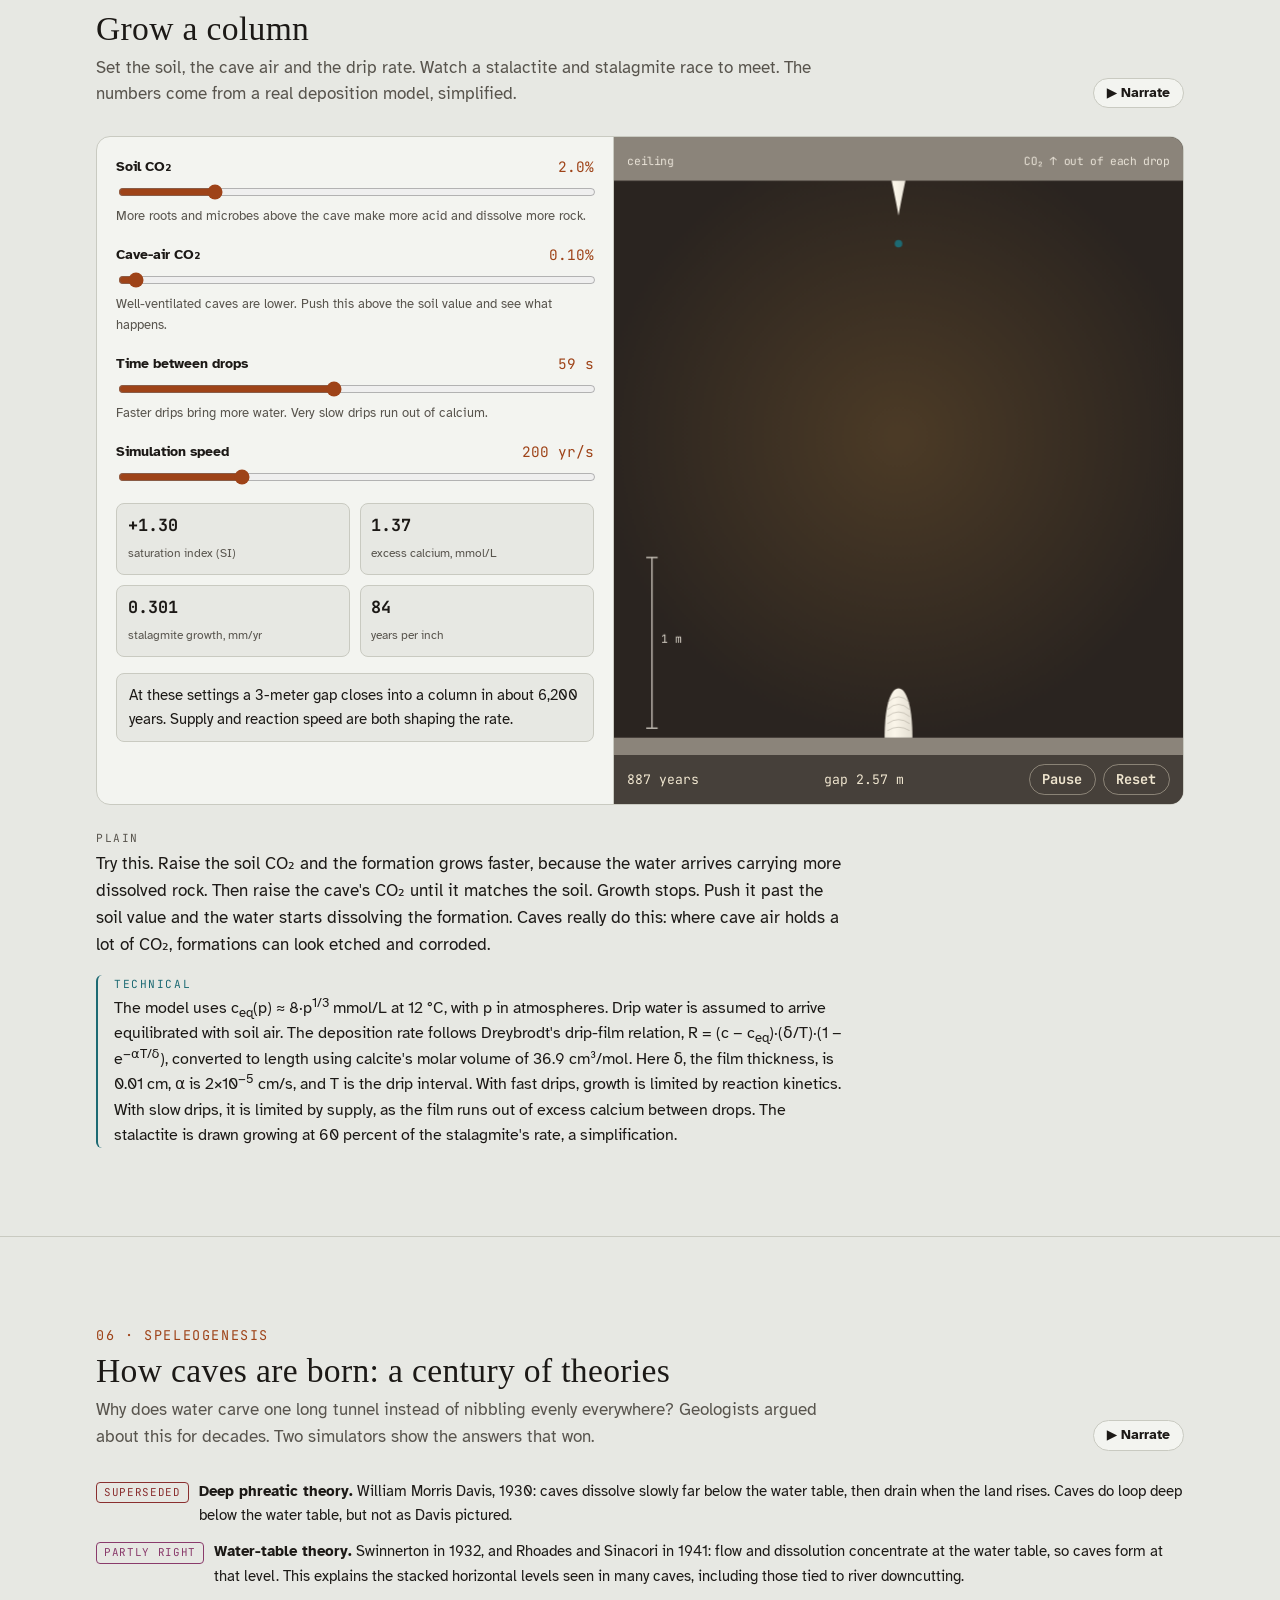
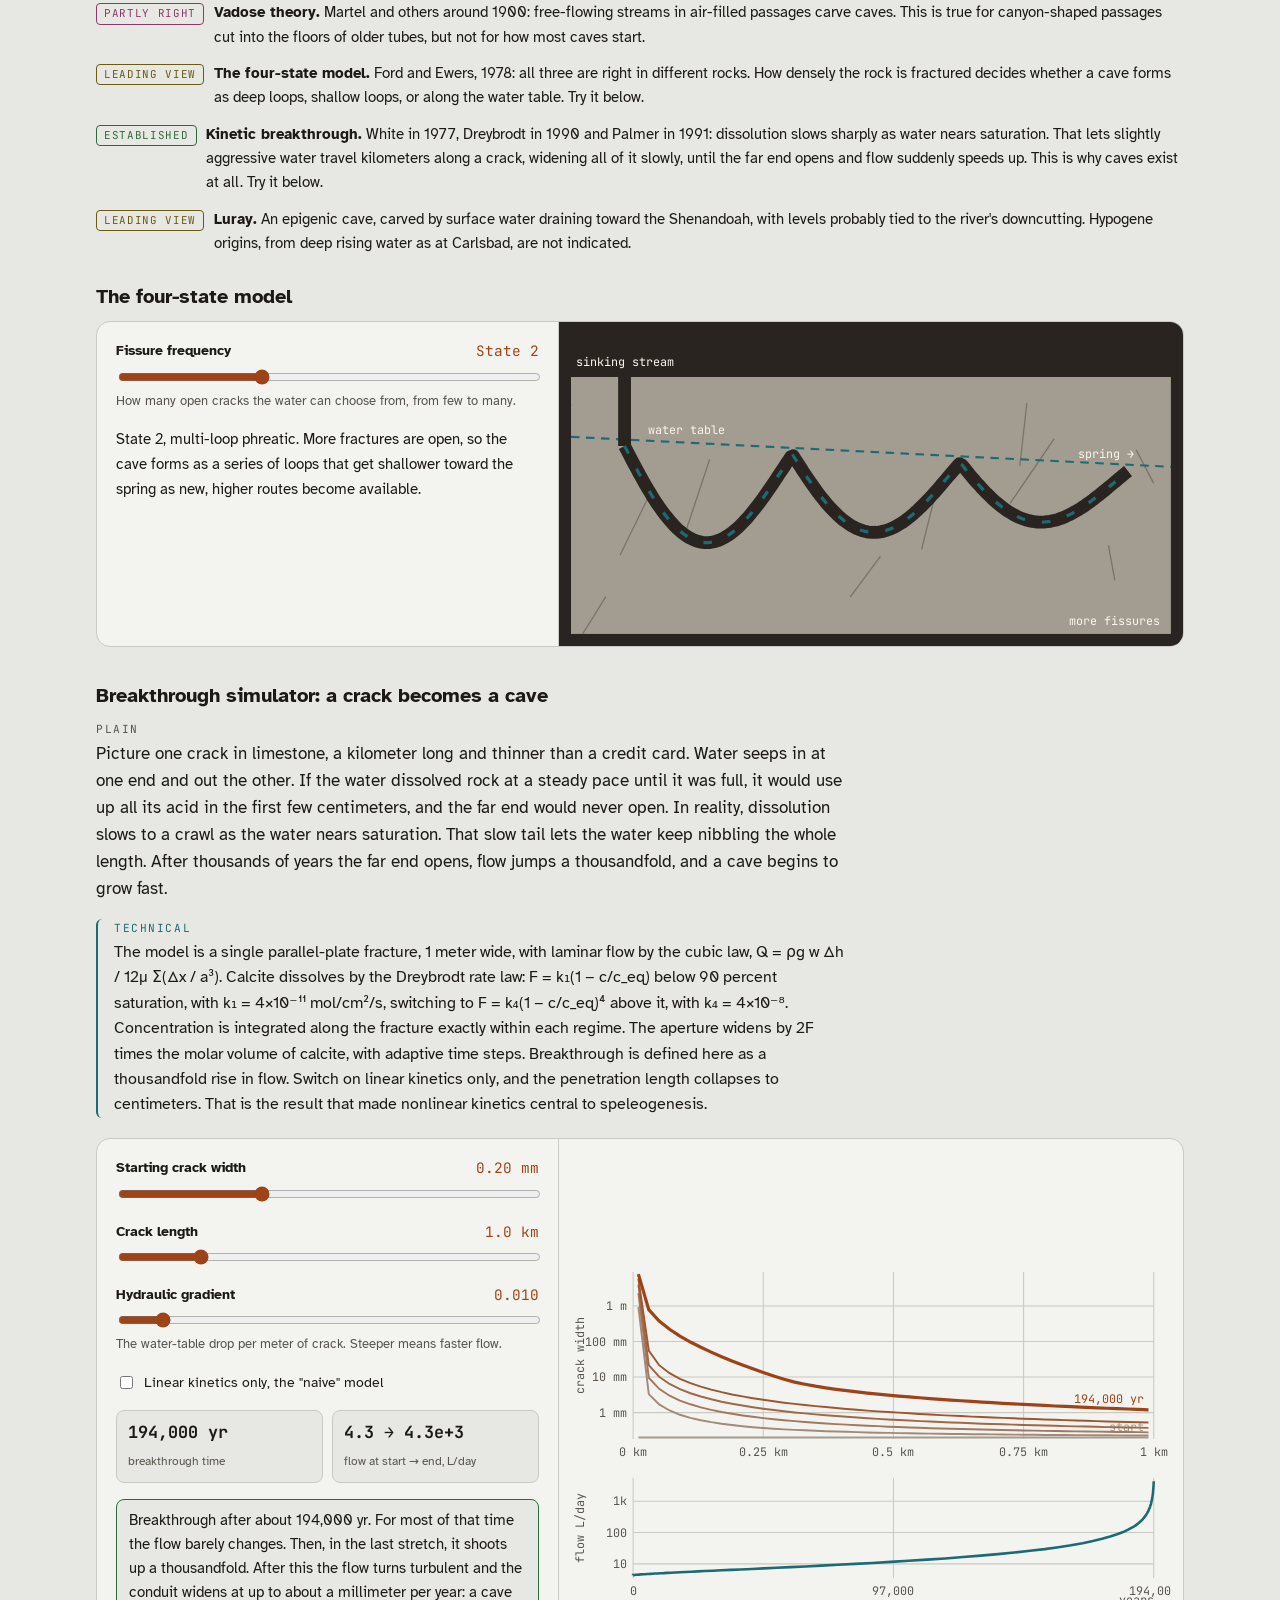
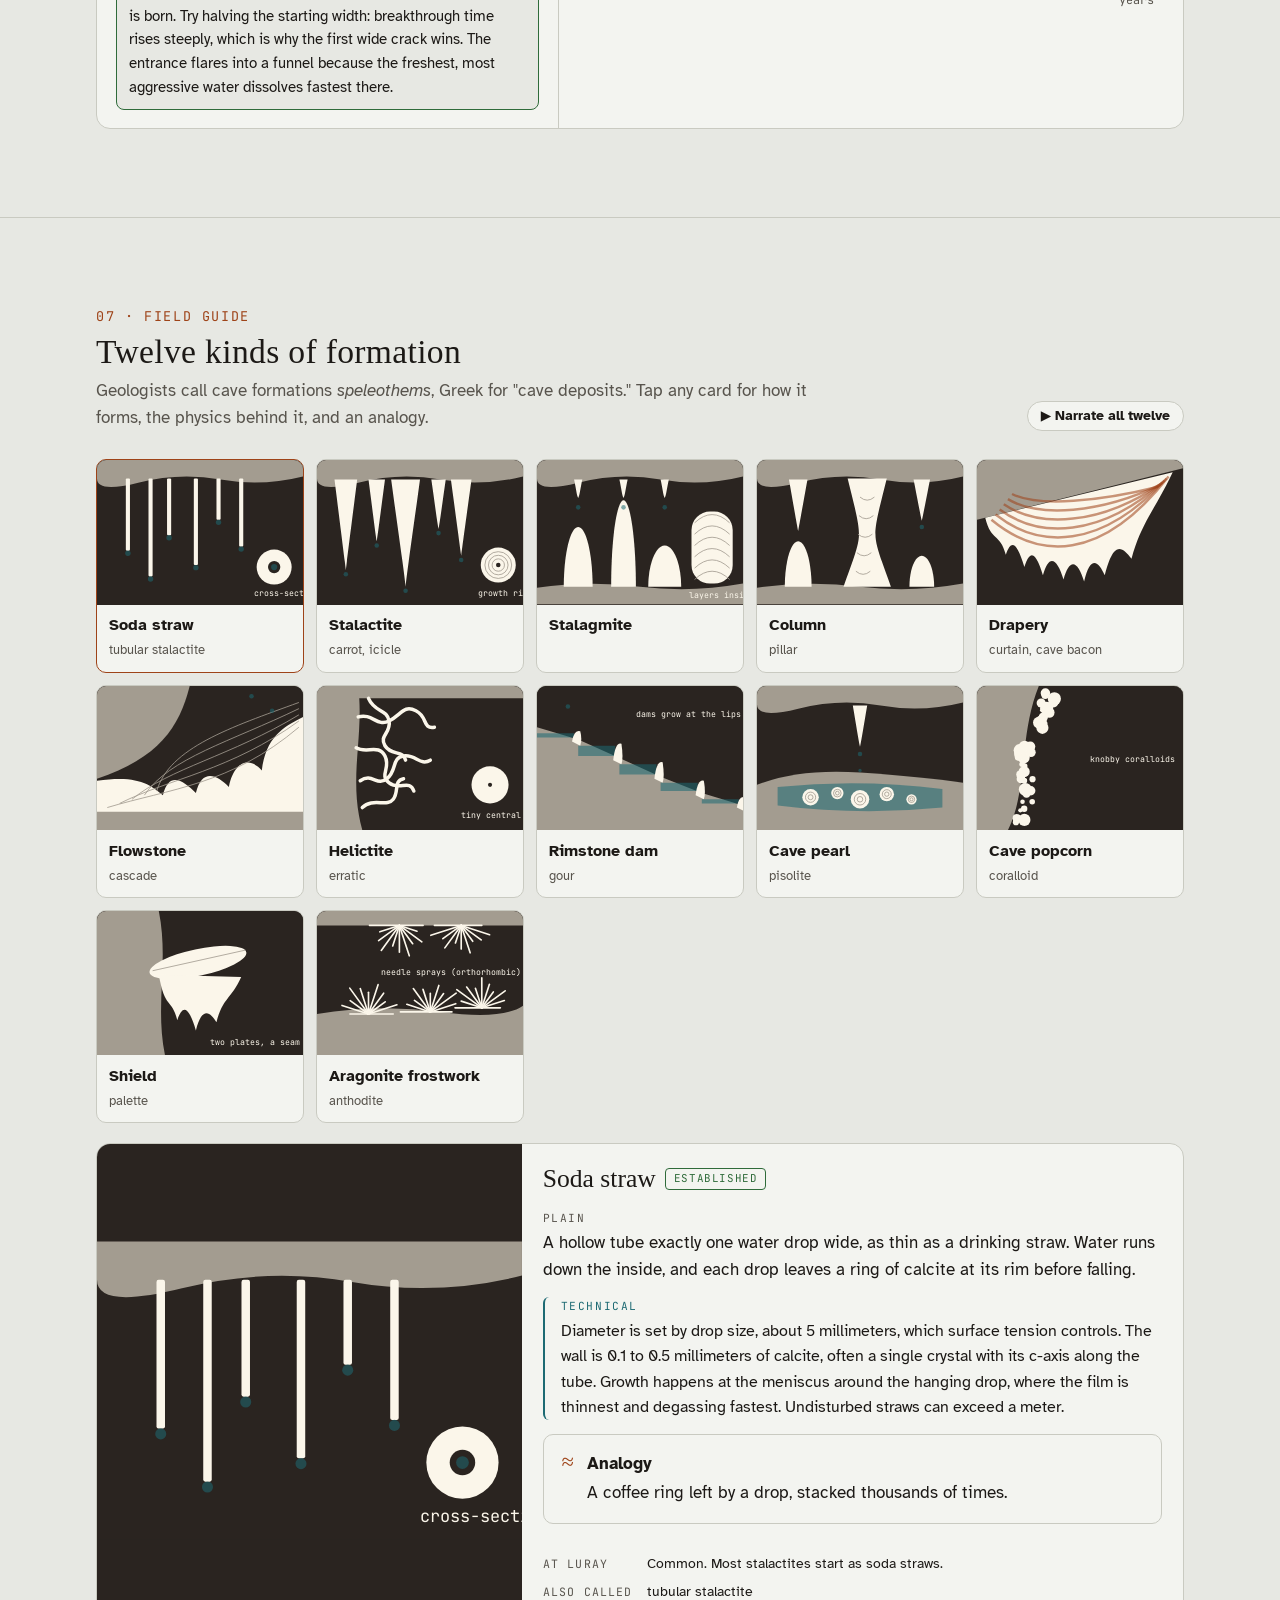
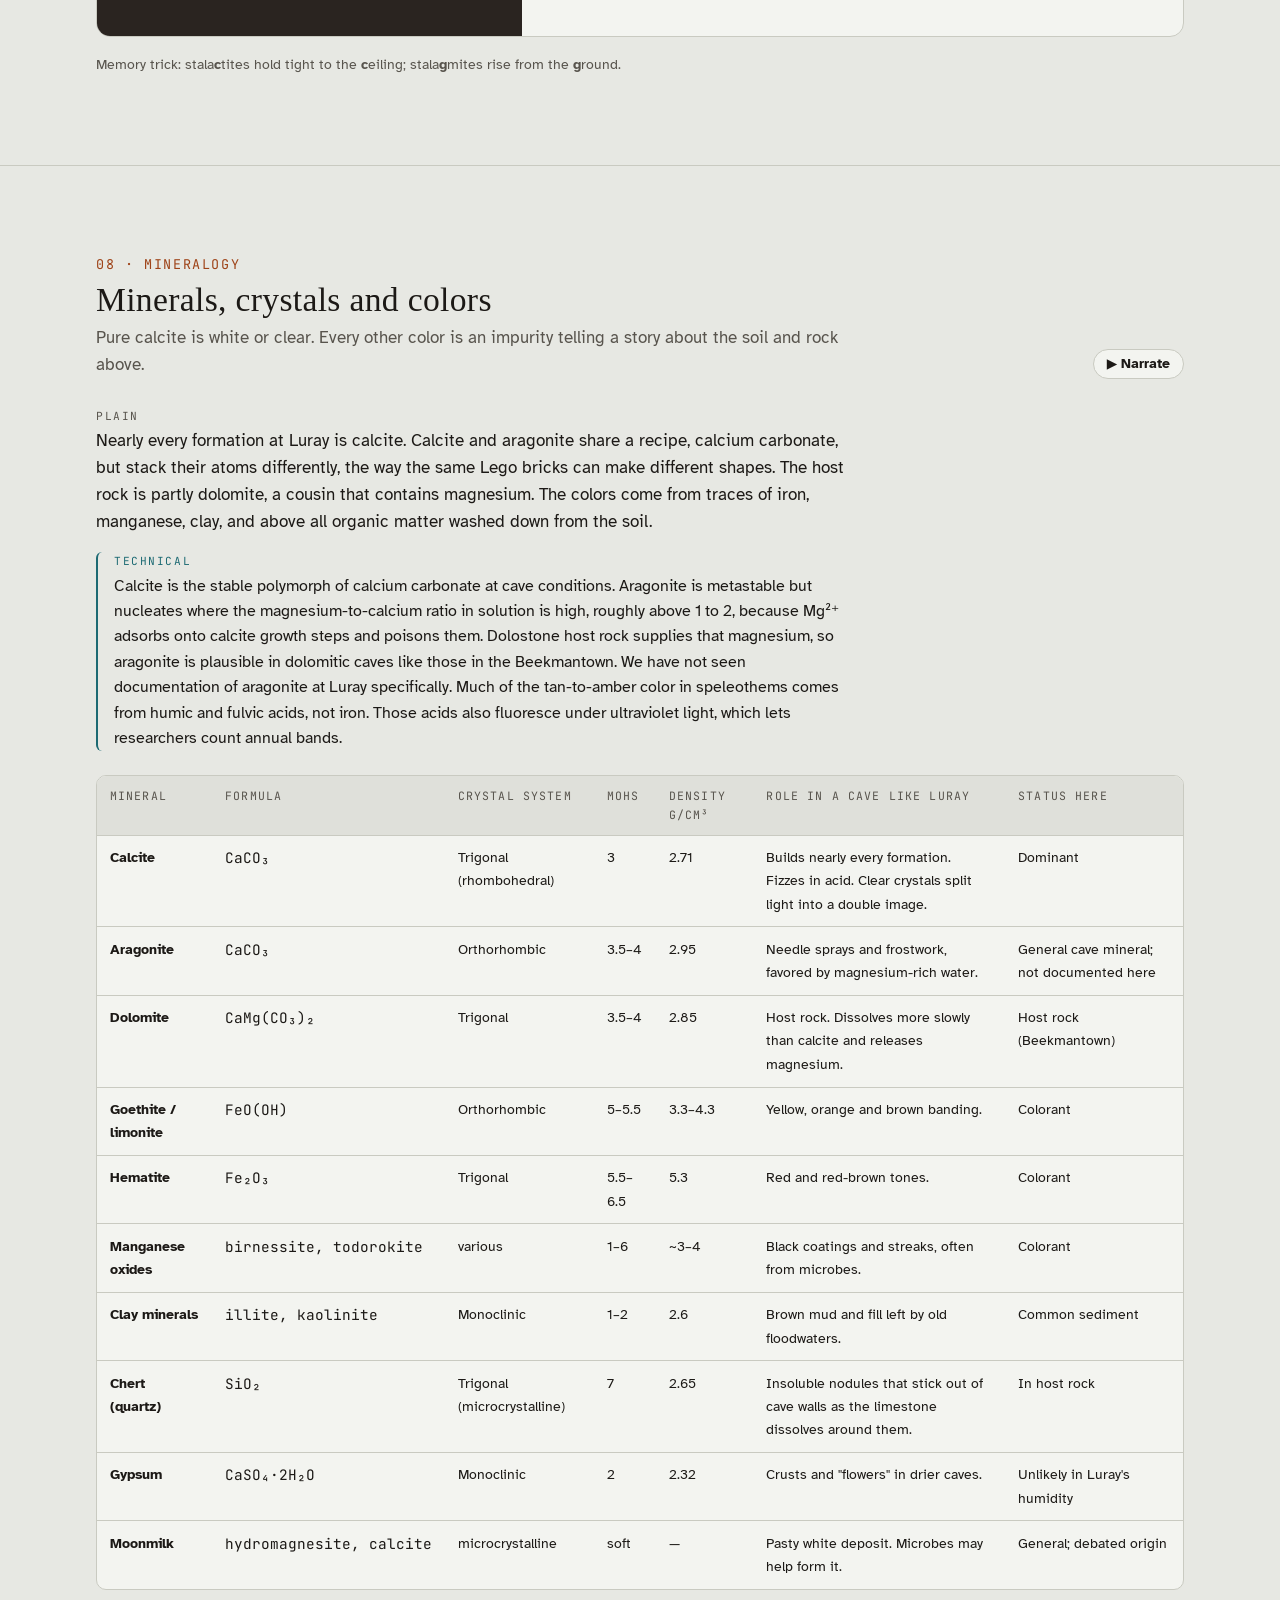
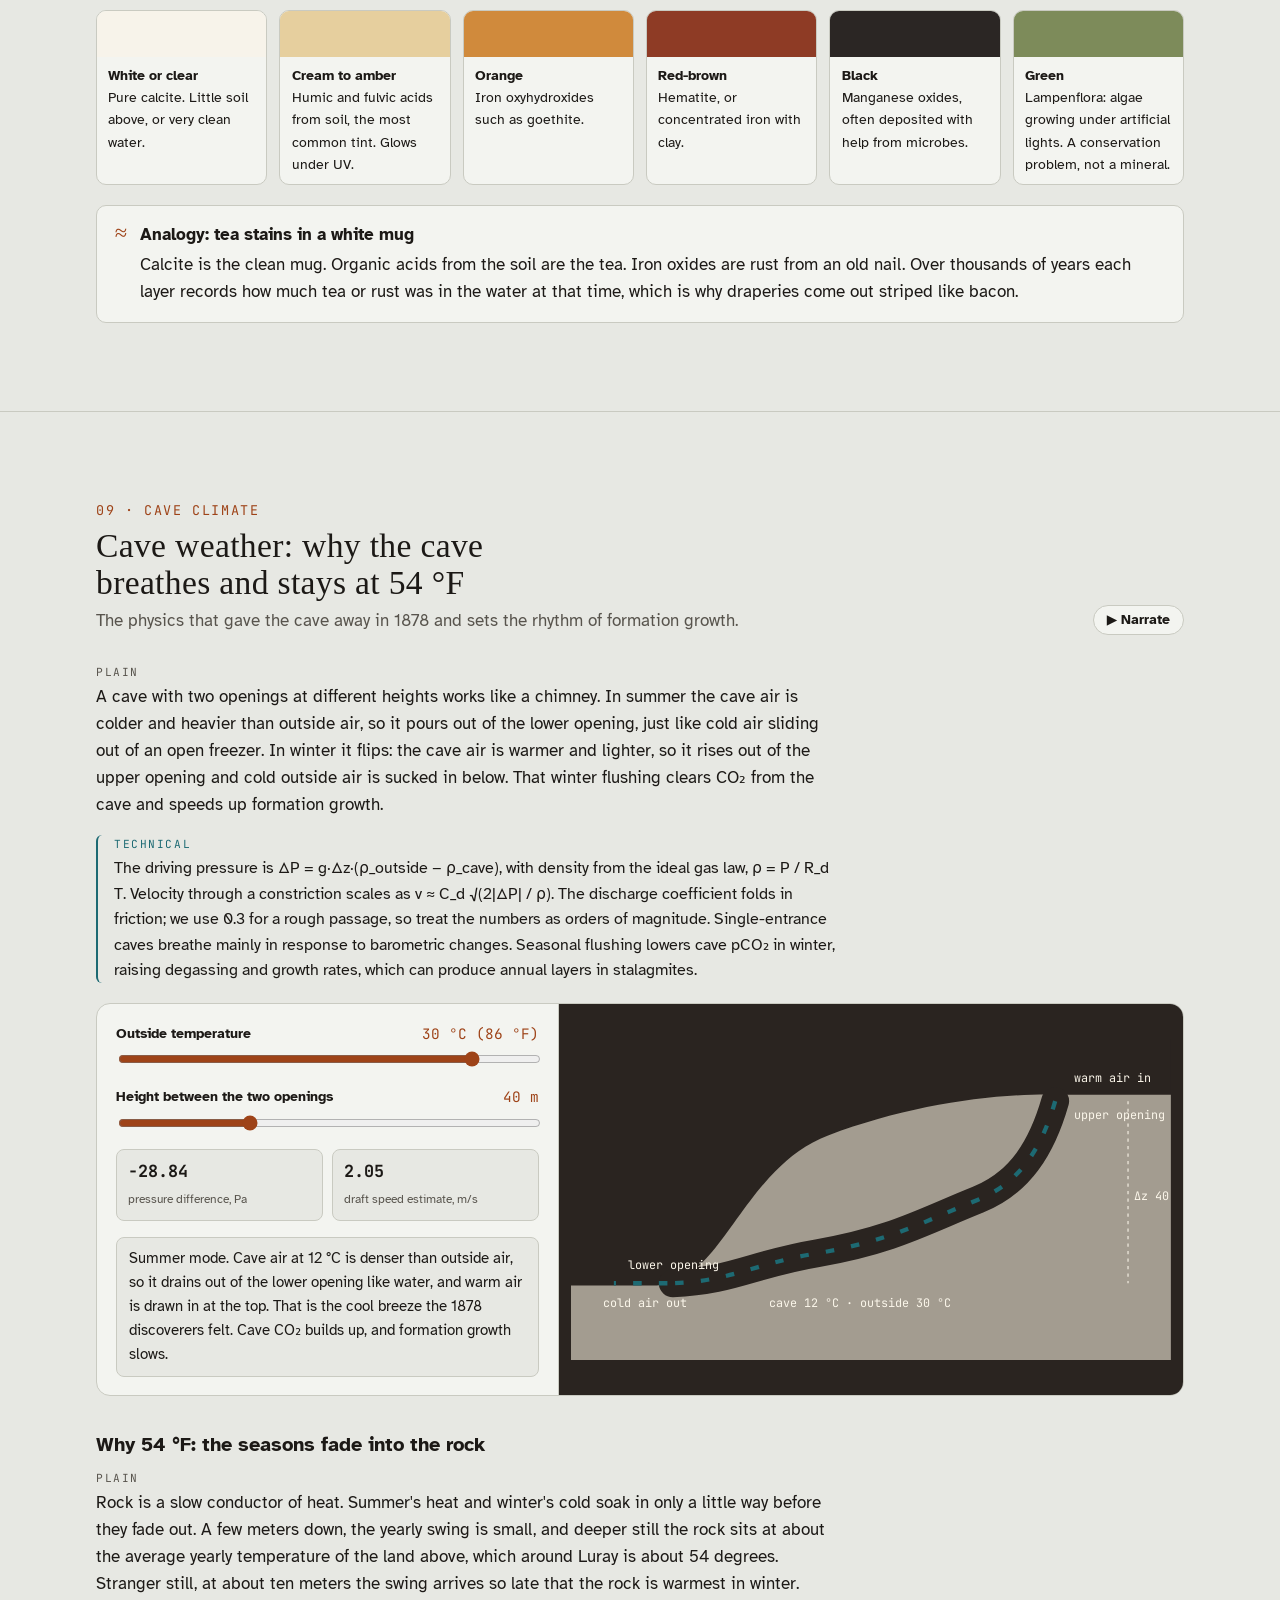
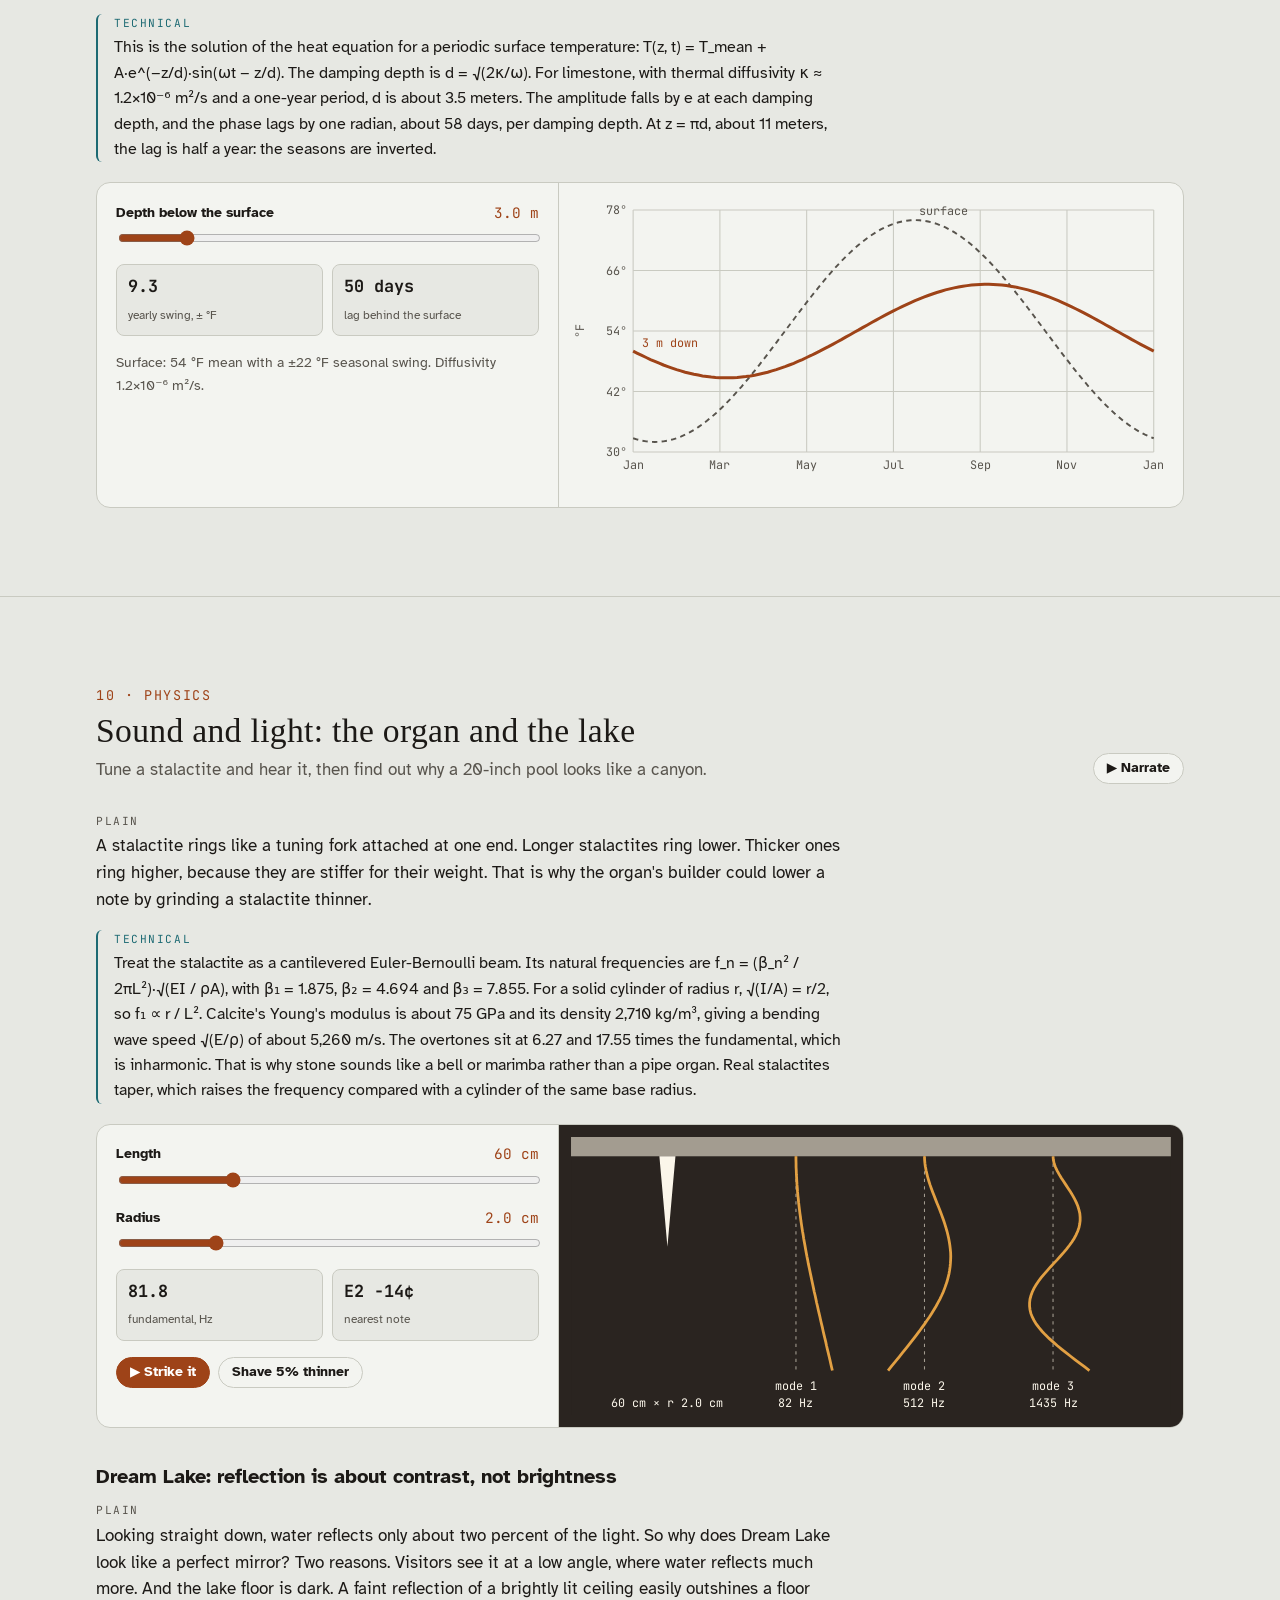
==== commit 82e0561a: "Luray explorer: switch narration audio from MP4 to MP3 Public sharing of the artifact accepts audio " ====
--- a/luray/index.html
+++ b/luray/index.html
@@ -1251,7 +1251,7 @@
   ['Kim & O\'Neil, "Equilibrium and nonequilibrium oxygen isotope effects in synthetic carbonates" (GCA, 1997)','https://doi.org/10.1016/S0016-7037(97)00169-5','Calcite–water fractionation used in the isotope thermometer.'],
   ['Kokoro-82M text-to-speech model (Apache 2.0)','https://huggingface.co/hexgrad/Kokoro-82M','The natural narrator voices, generated ahead of time.']
 ];
-window.NARR={voices:{"heart":{"label":"Heart \u00b7 natural voice (recommended)","files":["audio/heart-glance.mp4","audio/heart-rock.mp4","audio/heart-chem.mp4","audio/heart-equil.mp4","audio/heart-lab.mp4","audio/heart-speleo.mp4","audio/heart-guide.mp4","audio/heart-minerals.mp4","audio/heart-air.mp4","audio/heart-physics.mp4","audio/heart-laws.mp4","audio/heart-inside.mp4","audio/heart-history.mp4","audio/heart-people.mp4","audio/heart-clocks.mp4","audio/heart-theories.mp4"],"clips":{"842a7b27":[0,0.15,1.277],"3f3d725f":[0,1.987,20.263],"75e797a6":[0,22.81,28.832],"64b69ac1":[1,0.15,2.237],"5846d328":[1,2.947,17.432],"79bf564b":[1,20.939,12.909],"bc83d6dc":[1,34.409,15.576],"0e8b159e":[1,50.545,17.524],"3d4a4b0e":[1,68.629,17.112],"a1999e5e":[1,86.301,14.147],"ec3ce632":[1,101.007,20.005],"60749a66":[1,121.573,37.868],"1cdb6bcc":[1,160.001,33.36],"952475c5":[1,193.921,35.528],"6c0af53c":[1,230.009,38.003],"c34993a9":[1,268.571,43.705],"061e1b84":[1,312.837,38.137],"4e17b148":[1,351.534,49.812],"3ee24a84":[1,401.906,26.783],"0c58ff9e":[1,429.249,23.981],"c63129b7":[1,453.79,26.512],"a5a89d5c":[1,480.862,24.884],"982ff124":[1,506.306,30.764],"69025e83":[1,537.63,27.607],"2e189f9d":[1,565.797,34.233],"d73327ee":[2,0.15,3.411],"dcd6bde9":[2,4.121,26.484],"07bf1b29":[2,31.165,45.903],"e93809ec":[2,77.627,54.707],"379e2dd3":[2,132.894,31.597],"f745ba8b":[3,0.15,2.003],"cbf8fe3f":[3,2.713,23.911],"d4d4511c":[3,27.183,26.029],"178a729e":[3,53.773,43.649],"41f525ac":[3,97.982,38.175],"8809cfe1":[4,0.15,1.021],"c9d1c05d":[4,1.731,23.817],"29c70871":[4,26.109,60.275],"6d1a41ef":[5,0.15,2.557],"861d2a1a":[5,3.267,13.899],"2e804d75":[5,17.726,18.741],"8c9ead74":[5,37.027,14.368],"ecc05e35":[5,51.955,14.823],"56aceee9":[5,67.338,24.323],"25d7b281":[5,92.221,14.048],"736709ec":[5,106.829,31.86],"80457bff":[5,139.249,61.712],"30c30059":[6,0.15,5.124],"7fc2fb97":[6,5.834,16.017],"60c3376b":[6,22.411,16.935],"08b9a2dc":[6,39.906,17.041],"b0029f48":[6,57.507,11.687],"30d0e71b":[6,69.754,17.609],"8f06e1ad":[6,87.923,10.449],"5b97dd89":[6,98.933,14.545],"71e8ed70":[6,114.038,11.296],"8514569f":[6,125.894,11.985],"dcff434d":[6,138.439,9.461],"9fe56170":[6,148.461,14.652],"2e9497b1":[6,163.673,14.609],"6135f5af":[6,178.842,38.095],"9c76c158":[6,217.497,33.068],"c01e6cfa":[6,251.125,41.58],"455f4bb8":[6,293.265,27.636],"9a51f722":[6,321.461,37.661],"069bf46e":[6,359.682,24.343],"a8c5354b":[6,384.585,33.636],"927d0e6c":[6,418.781,28.603],"88a58ff1":[6,447.943,26.896],"e06e9e6b":[6,475.399,22.104],"7ec648cc":[6,498.063,30.181],"dbf83b8e":[6,528.805,38.103],"6a5ba0ac":[6,567.467,27.5],"8393b9a4":[6,595.527,21.279],"ac6ead0c":[6,617.366,28.937],"c424bd69":[6,646.863,20.156],"ca5d0fc4":[6,667.579,25.048],"a3825e39":[6,693.187,18.249],"ce50bbd5":[6,711.997,24.961],"52847605":[6,737.518,23.028],"8b6148fb":[6,761.106,19.309],"5b5e8703":[6,780.975,18.129],"182f8837":[6,799.665,22.573],"27ddeca9":[6,822.798,29.748],"7175043e":[7,0.15,1.917],"b4302728":[7,2.627,23.377],"b05bec95":[7,26.565,42.1],"beb8c2e6":[8,0.15,4.456],"bd1d84d3":[8,5.166,26.001],"c5de0571":[8,31.727,24.167],"afbe3aec":[8,56.454,40.351],"72de3ded":[8,97.365,44.283],"d0673c4a":[9,0.15,2.301],"95e808a0":[9,3.011,13.628],"f3b7b892":[9,17.199,22.203],"6dc36ffc":[9,39.962,66.033],"d0cf3349":[9,106.555,39.753],"b3b4a200":[10,0.15,1.704],"7aaae20e":[10,2.414,18.185],"26ea4bca":[10,21.159,18.855],"6d45a2af":[10,40.574,17.901],"296de8f0":[10,59.035,16.764],"a563d02e":[10,76.359,15.292],"f28b4630":[10,92.211,16.337],"db8cd29f":[10,109.109,12.781],"fc6ccc36":[10,122.45,18.904],"3814b3b0":[10,141.914,17.261],"ad5c5931":[10,159.735,20.063],"6c379f64":[10,180.358,12.519],"d5e82885":[10,193.437,17.197],"abcfb435":[10,211.194,17.731],"ace9b723":[10,229.485,18.556],"f386d03a":[10,248.601,16.472],"99016676":[11,0.15,3.161],"3eff88f2":[11,3.871,22.552],"8e7b89f1":[11,26.983,12.689],"a40b9e0b":[11,40.233,13.607],"0d3a12c9":[11,54.399,16.387],"55d1571f":[11,71.346,13.457],"fd69321c":[11,85.363,14.78],"c11b6a64":[11,100.703,9.013],"1e849c38":[11,110.277,10.833],"977da332":[11,121.67,8.352],"6a474321":[11,130.582,10.193],"dd255d69":[11,141.335,11.964],"af3be7f0":[11,153.859,22.723],"2176a0c9":[11,177.142,11.623],"ae572ec4":[11,189.325,40.413],"5ba6bae5":[11,230.298,23.967],"b6f558b4":[11,254.825,28.624],"15df2503":[11,284.009,37.612],"8aabb465":[11,322.181,22.36],"cba4c9e7":[11,345.101,23.768],"9fd87c1e":[11,369.429,15.036],"98d777aa":[11,385.025,20.831],"0b5f3fcd":[11,406.415,16.188],"b441dc40":[11,423.163,24.656],"484833dd":[11,448.379,19.096],"acef69ea":[11,468.035,56.533],"08e4e178":[11,525.129,21.997],"455434f1":[11,547.686,22.836],"3576f62b":[11,571.082,14.887],"ecb63c65":[11,586.529,18.307],"75f27d3a":[11,605.395,24.344],"0656c450":[11,630.299,16.992],"d7b8bdbb":[11,647.851,15.093],"6e24855f":[11,663.505,10.165],"9f21cb9f":[11,674.23,13.5],"167dbf27":[11,688.29,10.571],"b3da792b":[11,699.421,17.027],"71ed7b4f":[11,717.007,10.315],"22a79098":[11,727.882,39.575],"27af1a81":[11,768.017,14.859],"e6a4c8a3":[12,0.15,2.621],"39a81c45":[12,3.331,23.648],"81f8d545":[12,27.539,11.68],"7cb7eb61":[12,39.779,11.473],"5f99f809":[12,51.813,8.039],"30d097db":[12,60.411,11.345],"a55c4871":[12,72.317,10.044],"6b3672d0":[12,82.921,7.883],"e3cc1905":[12,91.363,11.424],"fad65940":[12,103.347,7.036],"17c42742":[12,110.943,18.584],"e3057856":[12,130.087,14.78],"b9934143":[12,145.427,8.885],"6afc6727":[12,154.873,19.693],"13b8018a":[12,175.126,11.089],"63a3948e":[12,186.775,7.548],"2aefb873":[12,194.883,8.636],"fbe78fdc":[12,204.079,9.212],"e14b7f22":[13,0.15,1.619],"a1c89cea":[13,2.329,28.327],"cae56a40":[13,31.215,21.173],"1ce76e24":[13,52.949,26.548],"b5a7e356":[13,80.057,23.277],"8ead78a6":[13,103.894,26.663],"ca0258f3":[13,131.117,24.885],"d3ec11ec":[13,156.562,31.399],"da1f6012":[13,188.521,20.341],"36c0316f":[13,209.422,32.38],"44efafb7":[13,242.362,31.725],"6824efad":[13,274.647,33.489],"2b55a7f7":[14,0.15,2.067],"bb46201f":[14,2.777,19.623],"613b2cf3":[14,22.959,18.571],"84ff0b67":[14,42.09,24.173],"51b4fc57":[14,66.823,55.576],"20dc1a0f":[14,122.959,51.677],"7ee67263":[14,175.197,48.505],"b9b97399":[15,0.15,2.195],"c3608406":[15,2.905,38.467],"f3182fdb":[15,41.931,30.715],"9f14ddfa":[15,73.206,42.02],"405b681a":[15,115.786,26.776],"43445d76":[15,143.122,20.916],"ccc17450":[15,164.598,12.107],"ae7bfc01":[15,177.265,20.327],"c75f4c84":[15,198.151,17.724],"2deaa162":[15,216.435,15.277],"8701c561":[15,232.273,16.145],"c857275f":[15,248.978,16.593]}},"michael":{"label":"Michael \u00b7 natural voice","files":["audio/michael-glance.mp4","audio/michael-rock.mp4","audio/michael-chem.mp4","audio/michael-equil.mp4","audio/michael-lab.mp4","audio/michael-speleo.mp4","audio/michael-guide.mp4","audio/michael-minerals.mp4","audio/michael-air.mp4","audio/michael-physics.mp4","audio/michael-laws.mp4","audio/michael-inside.mp4","audio/michael-history.mp4","audio/michael-people.mp4","audio/michael-clocks.mp4","audio/michael-theories.mp4"],"clips":{"842a7b27":[0,0.15,1.576],"3f3d725f":[0,2.286,23.036],"75e797a6":[0,25.882,31.648],"64b69ac1":[1,0.15,2.515],"5846d328":[1,3.225,19.117],"79bf564b":[1,22.902,14.467],"bc83d6dc":[1,37.929,17.325],"0e8b159e":[1,55.814,19.913],"3d4a4b0e":[1,76.287,18.925],"a1999e5e":[1,95.773,15.917],"ec3ce632":[1,112.25,22.416],"60749a66":[1,135.226,41.559],"1cdb6bcc":[1,177.345,36.645],"952475c5":[1,214.55,39.496],"6c0af53c":[1,254.606,42.397],"c34993a9":[1,297.563,48.655],"061e1b84":[1,346.778,42.148],"4e17b148":[1,389.486,55.999],"3ee24a84":[1,446.045,29.663],"0c58ff9e":[1,476.267,26.285],"c63129b7":[1,503.113,29.627],"a5a89d5c":[1,533.299,27.593],"982ff124":[1,561.453,34.519],"69025e83":[1,596.531,30.188],"2e189f9d":[1,627.279,38.628],"d73327ee":[2,0.15,3.795],"dcd6bde9":[2,4.505,29.599],"07bf1b29":[2,34.663,50.98],"e93809ec":[2,86.203,59.293],"379e2dd3":[2,146.057,34.584],"f745ba8b":[3,0.15,2.344],"cbf8fe3f":[3,3.054,26.3],"d4d4511c":[3,29.914,29.443],"178a729e":[3,59.917,47.98],"41f525ac":[3,108.457,42.249],"8809cfe1":[4,0.15,1.299],"c9d1c05d":[4,2.009,26.719],"29c70871":[4,29.287,65.373],"6d1a41ef":[5,0.15,3.091],"861d2a1a":[5,3.801,15.456],"2e804d75":[5,19.817,20.747],"8c9ead74":[5,41.123,15.691],"ecc05e35":[5,57.374,16.849],"56aceee9":[5,74.783,27.139],"25d7b281":[5,102.482,15.755],"736709ec":[5,118.797,35.743],"80457bff":[5,155.099,67.28],"30c30059":[6,0.15,5.764],"7fc2fb97":[6,6.474,17.788],"60c3376b":[6,24.822,18.62],"08b9a2dc":[6,44.002,18.791],"b0029f48":[6,63.353,13.521],"30d0e71b":[6,77.434,19.551],"8f06e1ad":[6,97.545,11.708],"5b97dd89":[6,109.813,16.145],"71e8ed70":[6,126.518,12.725],"8514569f":[6,139.803,13.415],"dcff434d":[6,153.778,10.379],"9fe56170":[6,164.717,16.465],"2e9497b1":[6,181.742,16.359],"6135f5af":[6,198.661,42.127],"9c76c158":[6,241.347,36.311],"c01e6cfa":[6,278.218,46.039],"455f4bb8":[6,324.817,31.369],"9a51f722":[6,356.746,41.565],"069bf46e":[6,398.871,27.159],"a8c5354b":[6,426.59,37.391],"927d0e6c":[6,464.541,31.952],"88a58ff1":[6,497.053,30.011],"e06e9e6b":[6,527.623,24.173],"7ec648cc":[6,552.357,33.552],"dbf83b8e":[6,586.469,42.412],"6a5ba0ac":[6,629.441,30.423],"8393b9a4":[6,660.423,23.305],"ac6ead0c":[6,684.289,32.031],"c424bd69":[6,716.879,22.716],"ca5d0fc4":[6,740.155,27.523],"a3825e39":[6,768.238,20.383],"ce50bbd5":[6,789.181,27.905],"52847605":[6,817.646,25.695],"8b6148fb":[6,843.901,21.528],"5b5e8703":[6,865.989,19.921],"182f8837":[6,886.47,25.069],"27ddeca9":[6,912.099,33.119],"7175043e":[7,0.15,1.981],"b4302728":[7,2.691,25.361],"b05bec95":[7,28.613,45.193],"beb8c2e6":[8,0.15,4.947],"bd1d84d3":[8,5.657,28.988],"c5de0571":[8,35.205,26.513],"afbe3aec":[8,62.278,44.767],"72de3ded":[8,107.605,48.315],"d0673c4a":[9,0.15,2.536],"95e808a0":[9,3.246,15.228],"f3b7b892":[9,19.034,25.168],"6dc36ffc":[9,44.762,73.884],"d0cf3349":[9,119.206,44.788],"b3b4a200":[10,0.15,1.981],"7aaae20e":[10,2.691,20.553],"26ea4bca":[10,23.805,20.583],"6d45a2af":[10,44.947,20.248],"296de8f0":[10,65.755,18.62],"a563d02e":[10,84.935,16.956],"f28b4630":[10,102.451,18.513],"db8cd29f":[10,121.525,14.787],"fc6ccc36":[10,136.871,20.76],"3814b3b0":[10,158.191,19.373],"ad5c5931":[10,178.125,22.324],"6c379f64":[10,201.009,14.247],"d5e82885":[10,215.815,19.139],"abcfb435":[10,235.514,19.779],"ace9b723":[10,255.853,20.625],"f386d03a":[10,277.038,18.584],"99016676":[11,0.15,3.545],"3eff88f2":[11,4.255,26.029],"8e7b89f1":[11,30.845,13.393],"a40b9e0b":[11,44.798,15.292],"0d3a12c9":[11,60.65,17.731],"55d1571f":[11,78.941,14.759],"fd69321c":[11,94.259,15.591],"c11b6a64":[11,110.41,9.675],"1e849c38":[11,120.645,11.943],"977da332":[11,133.147,8.864],"6a474321":[11,142.571,11.345],"dd255d69":[11,154.477,13.308],"af3be7f0":[11,168.345,25.752],"2176a0c9":[11,194.657,13.052],"ae572ec4":[11,208.269,45.405],"5ba6bae5":[11,254.234,25.759],"b6f558b4":[11,280.553,31.568],"15df2503":[11,312.681,41.708],"8aabb465":[11,354.949,24.472],"cba4c9e7":[11,379.981,25.539],"9fd87c1e":[11,406.079,16.06],"98d777aa":[11,422.699,22.751],"0b5f3fcd":[11,446.01,17.511],"b441dc40":[11,464.081,27.152],"484833dd":[11,491.793,21.315],"acef69ea":[11,513.667,63.147],"08e4e178":[11,577.374,24.152],"455434f1":[11,602.086,25.055],"3576f62b":[11,627.701,16.316],"ecb63c65":[11,644.577,19.885],"75f27d3a":[11,665.022,27.309],"0656c450":[11,692.891,18.528],"d7b8bdbb":[11,711.979,16.48],"6e24855f":[11,729.019,10.933],"9f21cb9f":[11,740.513,14.737],"167dbf27":[11,755.81,11.595],"b3da792b":[11,767.965,18.605],"71ed7b4f":[11,787.13,11.36],"22a79098":[11,799.05,43.841],"27af1a81":[11,843.451,16.117],"e6a4c8a3":[12,0.15,2.792],"39a81c45":[12,3.502,25.995],"81f8d545":[12,30.057,13.344],"7cb7eb61":[12,43.961,12.711],"5f99f809":[12,57.231,9.233],"30d097db":[12,67.025,12.497],"a55c4871":[12,80.082,11.367],"6b3672d0":[12,92.009,8.629],"e3cc1905":[12,101.198,12.875],"fad65940":[12,114.633,8.145],"17c42742":[12,123.338,20.803],"e3057856":[12,144.701,16.764],"b9934143":[12,162.025,10.144],"6afc6727":[12,172.729,22.787],"13b8018a":[12,196.075,12.732],"63a3948e":[12,209.367,8.572],"2aefb873":[12,218.499,9.468],"fbe78fdc":[12,228.527,10.855],"e14b7f22":[13,0.15,1.875],"a1c89cea":[13,2.585,31.676],"cae56a40":[13,34.821,23.755],"1ce76e24":[13,59.135,28.916],"b5a7e356":[13,88.611,25.965],"8ead78a6":[13,115.137,29.009],"ca0258f3":[13,144.706,27.573],"d3ec11ec":[13,172.839,34.407],"da1f6012":[13,207.806,22.581],"36c0316f":[13,230.947,35.751],"44efafb7":[13,267.258,34.861],"6824efad":[13,302.679,36.54],"2b55a7f7":[14,0.15,2.408],"bb46201f":[14,3.118,21.607],"613b2cf3":[14,25.285,20.981],"84ff0b67":[14,46.826,26.477],"51b4fc57":[14,73.863,61.315],"20dc1a0f":[14,135.738,56.819],"7ee67263":[14,193.117,53.732],"b9b97399":[15,0.15,2.429],"c3608406":[15,3.139,42.648],"f3182fdb":[15,46.347,33.659],"9f14ddfa":[15,80.566,45.881],"405b681a":[15,127.007,29.379],"43445d76":[15,156.946,23.199],"ccc17450":[15,180.705,13.536],"ae7bfc01":[15,194.801,22.204],"c75f4c84":[15,217.565,19.473],"2deaa162":[15,237.598,16.877],"8701c561":[15,255.035,18.257],"c857275f":[15,273.853,18.3]}}}};
+window.NARR={voices:{"heart":{"label":"Heart \u00b7 natural voice (recommended)","files":["audio/heart-glance.mp3","audio/heart-rock.mp3","audio/heart-chem.mp3","audio/heart-equil.mp3","audio/heart-lab.mp3","audio/heart-speleo.mp3","audio/heart-guide.mp3","audio/heart-minerals.mp3","audio/heart-air.mp3","audio/heart-physics.mp3","audio/heart-laws.mp3","audio/heart-inside.mp3","audio/heart-history.mp3","audio/heart-people.mp3","audio/heart-clocks.mp3","audio/heart-theories.mp3"],"clips":{"842a7b27":[0,0.15,1.277],"3f3d725f":[0,1.987,20.263],"75e797a6":[0,22.81,28.832],"64b69ac1":[1,0.15,2.237],"5846d328":[1,2.947,17.432],"79bf564b":[1,20.939,12.909],"bc83d6dc":[1,34.409,15.576],"0e8b159e":[1,50.545,17.524],"3d4a4b0e":[1,68.629,17.112],"a1999e5e":[1,86.301,14.147],"ec3ce632":[1,101.007,20.005],"60749a66":[1,121.573,37.868],"1cdb6bcc":[1,160.001,33.36],"952475c5":[1,193.921,35.528],"6c0af53c":[1,230.009,38.003],"c34993a9":[1,268.571,43.705],"061e1b84":[1,312.837,38.137],"4e17b148":[1,351.534,49.812],"3ee24a84":[1,401.906,26.783],"0c58ff9e":[1,429.249,23.981],"c63129b7":[1,453.79,26.512],"a5a89d5c":[1,480.862,24.884],"982ff124":[1,506.306,30.764],"69025e83":[1,537.63,27.607],"2e189f9d":[1,565.797,34.233],"d73327ee":[2,0.15,3.411],"dcd6bde9":[2,4.121,26.484],"07bf1b29":[2,31.165,45.903],"e93809ec":[2,77.627,54.707],"379e2dd3":[2,132.894,31.597],"f745ba8b":[3,0.15,2.003],"cbf8fe3f":[3,2.713,23.911],"d4d4511c":[3,27.183,26.029],"178a729e":[3,53.773,43.649],"41f525ac":[3,97.982,38.175],"8809cfe1":[4,0.15,1.021],"c9d1c05d":[4,1.731,23.817],"29c70871":[4,26.109,60.275],"6d1a41ef":[5,0.15,2.557],"861d2a1a":[5,3.267,13.899],"2e804d75":[5,17.726,18.741],"8c9ead74":[5,37.027,14.368],"ecc05e35":[5,51.955,14.823],"56aceee9":[5,67.338,24.323],"25d7b281":[5,92.221,14.048],"736709ec":[5,106.829,31.86],"80457bff":[5,139.249,61.712],"30c30059":[6,0.15,5.124],"7fc2fb97":[6,5.834,16.017],"60c3376b":[6,22.411,16.935],"08b9a2dc":[6,39.906,17.041],"b0029f48":[6,57.507,11.687],"30d0e71b":[6,69.754,17.609],"8f06e1ad":[6,87.923,10.449],"5b97dd89":[6,98.933,14.545],"71e8ed70":[6,114.038,11.296],"8514569f":[6,125.894,11.985],"dcff434d":[6,138.439,9.461],"9fe56170":[6,148.461,14.652],"2e9497b1":[6,163.673,14.609],"6135f5af":[6,178.842,38.095],"9c76c158":[6,217.497,33.068],"c01e6cfa":[6,251.125,41.58],"455f4bb8":[6,293.265,27.636],"9a51f722":[6,321.461,37.661],"069bf46e":[6,359.682,24.343],"a8c5354b":[6,384.585,33.636],"927d0e6c":[6,418.781,28.603],"88a58ff1":[6,447.943,26.896],"e06e9e6b":[6,475.399,22.104],"7ec648cc":[6,498.063,30.181],"dbf83b8e":[6,528.805,38.103],"6a5ba0ac":[6,567.467,27.5],"8393b9a4":[6,595.527,21.279],"ac6ead0c":[6,617.366,28.937],"c424bd69":[6,646.863,20.156],"ca5d0fc4":[6,667.579,25.048],"a3825e39":[6,693.187,18.249],"ce50bbd5":[6,711.997,24.961],"52847605":[6,737.518,23.028],"8b6148fb":[6,761.106,19.309],"5b5e8703":[6,780.975,18.129],"182f8837":[6,799.665,22.573],"27ddeca9":[6,822.798,29.748],"7175043e":[7,0.15,1.917],"b4302728":[7,2.627,23.377],"b05bec95":[7,26.565,42.1],"beb8c2e6":[8,0.15,4.456],"bd1d84d3":[8,5.166,26.001],"c5de0571":[8,31.727,24.167],"afbe3aec":[8,56.454,40.351],"72de3ded":[8,97.365,44.283],"d0673c4a":[9,0.15,2.301],"95e808a0":[9,3.011,13.628],"f3b7b892":[9,17.199,22.203],"6dc36ffc":[9,39.962,66.033],"d0cf3349":[9,106.555,39.753],"b3b4a200":[10,0.15,1.704],"7aaae20e":[10,2.414,18.185],"26ea4bca":[10,21.159,18.855],"6d45a2af":[10,40.574,17.901],"296de8f0":[10,59.035,16.764],"a563d02e":[10,76.359,15.292],"f28b4630":[10,92.211,16.337],"db8cd29f":[10,109.109,12.781],"fc6ccc36":[10,122.45,18.904],"3814b3b0":[10,141.914,17.261],"ad5c5931":[10,159.735,20.063],"6c379f64":[10,180.358,12.519],"d5e82885":[10,193.437,17.197],"abcfb435":[10,211.194,17.731],"ace9b723":[10,229.485,18.556],"f386d03a":[10,248.601,16.472],"99016676":[11,0.15,3.161],"3eff88f2":[11,3.871,22.552],"8e7b89f1":[11,26.983,12.689],"a40b9e0b":[11,40.233,13.607],"0d3a12c9":[11,54.399,16.387],"55d1571f":[11,71.346,13.457],"fd69321c":[11,85.363,14.78],"c11b6a64":[11,100.703,9.013],"1e849c38":[11,110.277,10.833],"977da332":[11,121.67,8.352],"6a474321":[11,130.582,10.193],"dd255d69":[11,141.335,11.964],"af3be7f0":[11,153.859,22.723],"2176a0c9":[11,177.142,11.623],"ae572ec4":[11,189.325,40.413],"5ba6bae5":[11,230.298,23.967],"b6f558b4":[11,254.825,28.624],"15df2503":[11,284.009,37.612],"8aabb465":[11,322.181,22.36],"cba4c9e7":[11,345.101,23.768],"9fd87c1e":[11,369.429,15.036],"98d777aa":[11,385.025,20.831],"0b5f3fcd":[11,406.415,16.188],"b441dc40":[11,423.163,24.656],"484833dd":[11,448.379,19.096],"acef69ea":[11,468.035,56.533],"08e4e178":[11,525.129,21.997],"455434f1":[11,547.686,22.836],"3576f62b":[11,571.082,14.887],"ecb63c65":[11,586.529,18.307],"75f27d3a":[11,605.395,24.344],"0656c450":[11,630.299,16.992],"d7b8bdbb":[11,647.851,15.093],"6e24855f":[11,663.505,10.165],"9f21cb9f":[11,674.23,13.5],"167dbf27":[11,688.29,10.571],"b3da792b":[11,699.421,17.027],"71ed7b4f":[11,717.007,10.315],"22a79098":[11,727.882,39.575],"27af1a81":[11,768.017,14.859],"e6a4c8a3":[12,0.15,2.621],"39a81c45":[12,3.331,23.648],"81f8d545":[12,27.539,11.68],"7cb7eb61":[12,39.779,11.473],"5f99f809":[12,51.813,8.039],"30d097db":[12,60.411,11.345],"a55c4871":[12,72.317,10.044],"6b3672d0":[12,82.921,7.883],"e3cc1905":[12,91.363,11.424],"fad65940":[12,103.347,7.036],"17c42742":[12,110.943,18.584],"e3057856":[12,130.087,14.78],"b9934143":[12,145.427,8.885],"6afc6727":[12,154.873,19.693],"13b8018a":[12,175.126,11.089],"63a3948e":[12,186.775,7.548],"2aefb873":[12,194.883,8.636],"fbe78fdc":[12,204.079,9.212],"e14b7f22":[13,0.15,1.619],"a1c89cea":[13,2.329,28.327],"cae56a40":[13,31.215,21.173],"1ce76e24":[13,52.949,26.548],"b5a7e356":[13,80.057,23.277],"8ead78a6":[13,103.894,26.663],"ca0258f3":[13,131.117,24.885],"d3ec11ec":[13,156.562,31.399],"da1f6012":[13,188.521,20.341],"36c0316f":[13,209.422,32.38],"44efafb7":[13,242.362,31.725],"6824efad":[13,274.647,33.489],"2b55a7f7":[14,0.15,2.067],"bb46201f":[14,2.777,19.623],"613b2cf3":[14,22.959,18.571],"84ff0b67":[14,42.09,24.173],"51b4fc57":[14,66.823,55.576],"20dc1a0f":[14,122.959,51.677],"7ee67263":[14,175.197,48.505],"b9b97399":[15,0.15,2.195],"c3608406":[15,2.905,38.467],"f3182fdb":[15,41.931,30.715],"9f14ddfa":[15,73.206,42.02],"405b681a":[15,115.786,26.776],"43445d76":[15,143.122,20.916],"ccc17450":[15,164.598,12.107],"ae7bfc01":[15,177.265,20.327],"c75f4c84":[15,198.151,17.724],"2deaa162":[15,216.435,15.277],"8701c561":[15,232.273,16.145],"c857275f":[15,248.978,16.593]}},"michael":{"label":"Michael \u00b7 natural voice","files":["audio/michael-glance.mp3","audio/michael-rock.mp3","audio/michael-chem.mp3","audio/michael-equil.mp3","audio/michael-lab.mp3","audio/michael-speleo.mp3","audio/michael-guide.mp3","audio/michael-minerals.mp3","audio/michael-air.mp3","audio/michael-physics.mp3","audio/michael-laws.mp3","audio/michael-inside.mp3","audio/michael-history.mp3","audio/michael-people.mp3","audio/michael-clocks.mp3","audio/michael-theories.mp3"],"clips":{"842a7b27":[0,0.15,1.576],"3f3d725f":[0,2.286,23.036],"75e797a6":[0,25.882,31.648],"64b69ac1":[1,0.15,2.515],"5846d328":[1,3.225,19.117],"79bf564b":[1,22.902,14.467],"bc83d6dc":[1,37.929,17.325],"0e8b159e":[1,55.814,19.913],"3d4a4b0e":[1,76.287,18.925],"a1999e5e":[1,95.773,15.917],"ec3ce632":[1,112.25,22.416],"60749a66":[1,135.226,41.559],"1cdb6bcc":[1,177.345,36.645],"952475c5":[1,214.55,39.496],"6c0af53c":[1,254.606,42.397],"c34993a9":[1,297.563,48.655],"061e1b84":[1,346.778,42.148],"4e17b148":[1,389.486,55.999],"3ee24a84":[1,446.045,29.663],"0c58ff9e":[1,476.267,26.285],"c63129b7":[1,503.113,29.627],"a5a89d5c":[1,533.299,27.593],"982ff124":[1,561.453,34.519],"69025e83":[1,596.531,30.188],"2e189f9d":[1,627.279,38.628],"d73327ee":[2,0.15,3.795],"dcd6bde9":[2,4.505,29.599],"07bf1b29":[2,34.663,50.98],"e93809ec":[2,86.203,59.293],"379e2dd3":[2,146.057,34.584],"f745ba8b":[3,0.15,2.344],"cbf8fe3f":[3,3.054,26.3],"d4d4511c":[3,29.914,29.443],"178a729e":[3,59.917,47.98],"41f525ac":[3,108.457,42.249],"8809cfe1":[4,0.15,1.299],"c9d1c05d":[4,2.009,26.719],"29c70871":[4,29.287,65.373],"6d1a41ef":[5,0.15,3.091],"861d2a1a":[5,3.801,15.456],"2e804d75":[5,19.817,20.747],"8c9ead74":[5,41.123,15.691],"ecc05e35":[5,57.374,16.849],"56aceee9":[5,74.783,27.139],"25d7b281":[5,102.482,15.755],"736709ec":[5,118.797,35.743],"80457bff":[5,155.099,67.28],"30c30059":[6,0.15,5.764],"7fc2fb97":[6,6.474,17.788],"60c3376b":[6,24.822,18.62],"08b9a2dc":[6,44.002,18.791],"b0029f48":[6,63.353,13.521],"30d0e71b":[6,77.434,19.551],"8f06e1ad":[6,97.545,11.708],"5b97dd89":[6,109.813,16.145],"71e8ed70":[6,126.518,12.725],"8514569f":[6,139.803,13.415],"dcff434d":[6,153.778,10.379],"9fe56170":[6,164.717,16.465],"2e9497b1":[6,181.742,16.359],"6135f5af":[6,198.661,42.127],"9c76c158":[6,241.347,36.311],"c01e6cfa":[6,278.218,46.039],"455f4bb8":[6,324.817,31.369],"9a51f722":[6,356.746,41.565],"069bf46e":[6,398.871,27.159],"a8c5354b":[6,426.59,37.391],"927d0e6c":[6,464.541,31.952],"88a58ff1":[6,497.053,30.011],"e06e9e6b":[6,527.623,24.173],"7ec648cc":[6,552.357,33.552],"dbf83b8e":[6,586.469,42.412],"6a5ba0ac":[6,629.441,30.423],"8393b9a4":[6,660.423,23.305],"ac6ead0c":[6,684.289,32.031],"c424bd69":[6,716.879,22.716],"ca5d0fc4":[6,740.155,27.523],"a3825e39":[6,768.238,20.383],"ce50bbd5":[6,789.181,27.905],"52847605":[6,817.646,25.695],"8b6148fb":[6,843.901,21.528],"5b5e8703":[6,865.989,19.921],"182f8837":[6,886.47,25.069],"27ddeca9":[6,912.099,33.119],"7175043e":[7,0.15,1.981],"b4302728":[7,2.691,25.361],"b05bec95":[7,28.613,45.193],"beb8c2e6":[8,0.15,4.947],"bd1d84d3":[8,5.657,28.988],"c5de0571":[8,35.205,26.513],"afbe3aec":[8,62.278,44.767],"72de3ded":[8,107.605,48.315],"d0673c4a":[9,0.15,2.536],"95e808a0":[9,3.246,15.228],"f3b7b892":[9,19.034,25.168],"6dc36ffc":[9,44.762,73.884],"d0cf3349":[9,119.206,44.788],"b3b4a200":[10,0.15,1.981],"7aaae20e":[10,2.691,20.553],"26ea4bca":[10,23.805,20.583],"6d45a2af":[10,44.947,20.248],"296de8f0":[10,65.755,18.62],"a563d02e":[10,84.935,16.956],"f28b4630":[10,102.451,18.513],"db8cd29f":[10,121.525,14.787],"fc6ccc36":[10,136.871,20.76],"3814b3b0":[10,158.191,19.373],"ad5c5931":[10,178.125,22.324],"6c379f64":[10,201.009,14.247],"d5e82885":[10,215.815,19.139],"abcfb435":[10,235.514,19.779],"ace9b723":[10,255.853,20.625],"f386d03a":[10,277.038,18.584],"99016676":[11,0.15,3.545],"3eff88f2":[11,4.255,26.029],"8e7b89f1":[11,30.845,13.393],"a40b9e0b":[11,44.798,15.292],"0d3a12c9":[11,60.65,17.731],"55d1571f":[11,78.941,14.759],"fd69321c":[11,94.259,15.591],"c11b6a64":[11,110.41,9.675],"1e849c38":[11,120.645,11.943],"977da332":[11,133.147,8.864],"6a474321":[11,142.571,11.345],"dd255d69":[11,154.477,13.308],"af3be7f0":[11,168.345,25.752],"2176a0c9":[11,194.657,13.052],"ae572ec4":[11,208.269,45.405],"5ba6bae5":[11,254.234,25.759],"b6f558b4":[11,280.553,31.568],"15df2503":[11,312.681,41.708],"8aabb465":[11,354.949,24.472],"cba4c9e7":[11,379.981,25.539],"9fd87c1e":[11,406.079,16.06],"98d777aa":[11,422.699,22.751],"0b5f3fcd":[11,446.01,17.511],"b441dc40":[11,464.081,27.152],"484833dd":[11,491.793,21.315],"acef69ea":[11,513.667,63.147],"08e4e178":[11,577.374,24.152],"455434f1":[11,602.086,25.055],"3576f62b":[11,627.701,16.316],"ecb63c65":[11,644.577,19.885],"75f27d3a":[11,665.022,27.309],"0656c450":[11,692.891,18.528],"d7b8bdbb":[11,711.979,16.48],"6e24855f":[11,729.019,10.933],"9f21cb9f":[11,740.513,14.737],"167dbf27":[11,755.81,11.595],"b3da792b":[11,767.965,18.605],"71ed7b4f":[11,787.13,11.36],"22a79098":[11,799.05,43.841],"27af1a81":[11,843.451,16.117],"e6a4c8a3":[12,0.15,2.792],"39a81c45":[12,3.502,25.995],"81f8d545":[12,30.057,13.344],"7cb7eb61":[12,43.961,12.711],"5f99f809":[12,57.231,9.233],"30d097db":[12,67.025,12.497],"a55c4871":[12,80.082,11.367],"6b3672d0":[12,92.009,8.629],"e3cc1905":[12,101.198,12.875],"fad65940":[12,114.633,8.145],"17c42742":[12,123.338,20.803],"e3057856":[12,144.701,16.764],"b9934143":[12,162.025,10.144],"6afc6727":[12,172.729,22.787],"13b8018a":[12,196.075,12.732],"63a3948e":[12,209.367,8.572],"2aefb873":[12,218.499,9.468],"fbe78fdc":[12,228.527,10.855],"e14b7f22":[13,0.15,1.875],"a1c89cea":[13,2.585,31.676],"cae56a40":[13,34.821,23.755],"1ce76e24":[13,59.135,28.916],"b5a7e356":[13,88.611,25.965],"8ead78a6":[13,115.137,29.009],"ca0258f3":[13,144.706,27.573],"d3ec11ec":[13,172.839,34.407],"da1f6012":[13,207.806,22.581],"36c0316f":[13,230.947,35.751],"44efafb7":[13,267.258,34.861],"6824efad":[13,302.679,36.54],"2b55a7f7":[14,0.15,2.408],"bb46201f":[14,3.118,21.607],"613b2cf3":[14,25.285,20.981],"84ff0b67":[14,46.826,26.477],"51b4fc57":[14,73.863,61.315],"20dc1a0f":[14,135.738,56.819],"7ee67263":[14,193.117,53.732],"b9b97399":[15,0.15,2.429],"c3608406":[15,3.139,42.648],"f3182fdb":[15,46.347,33.659],"9f14ddfa":[15,80.566,45.881],"405b681a":[15,127.007,29.379],"43445d76":[15,156.946,23.199],"ccc17450":[15,180.705,13.536],"ae7bfc01":[15,194.801,22.204],"c75f4c84":[15,217.565,19.473],"2deaa162":[15,237.598,16.877],"8701c561":[15,255.035,18.257],"c857275f":[15,273.853,18.3]}}}};
 /* ================= APP ================= */
 const $=s=>document.querySelector(s), $$=s=>[...document.querySelectorAll(s)];
 const RM = matchMedia('(prefers-reduced-motion: reduce)').matches;
